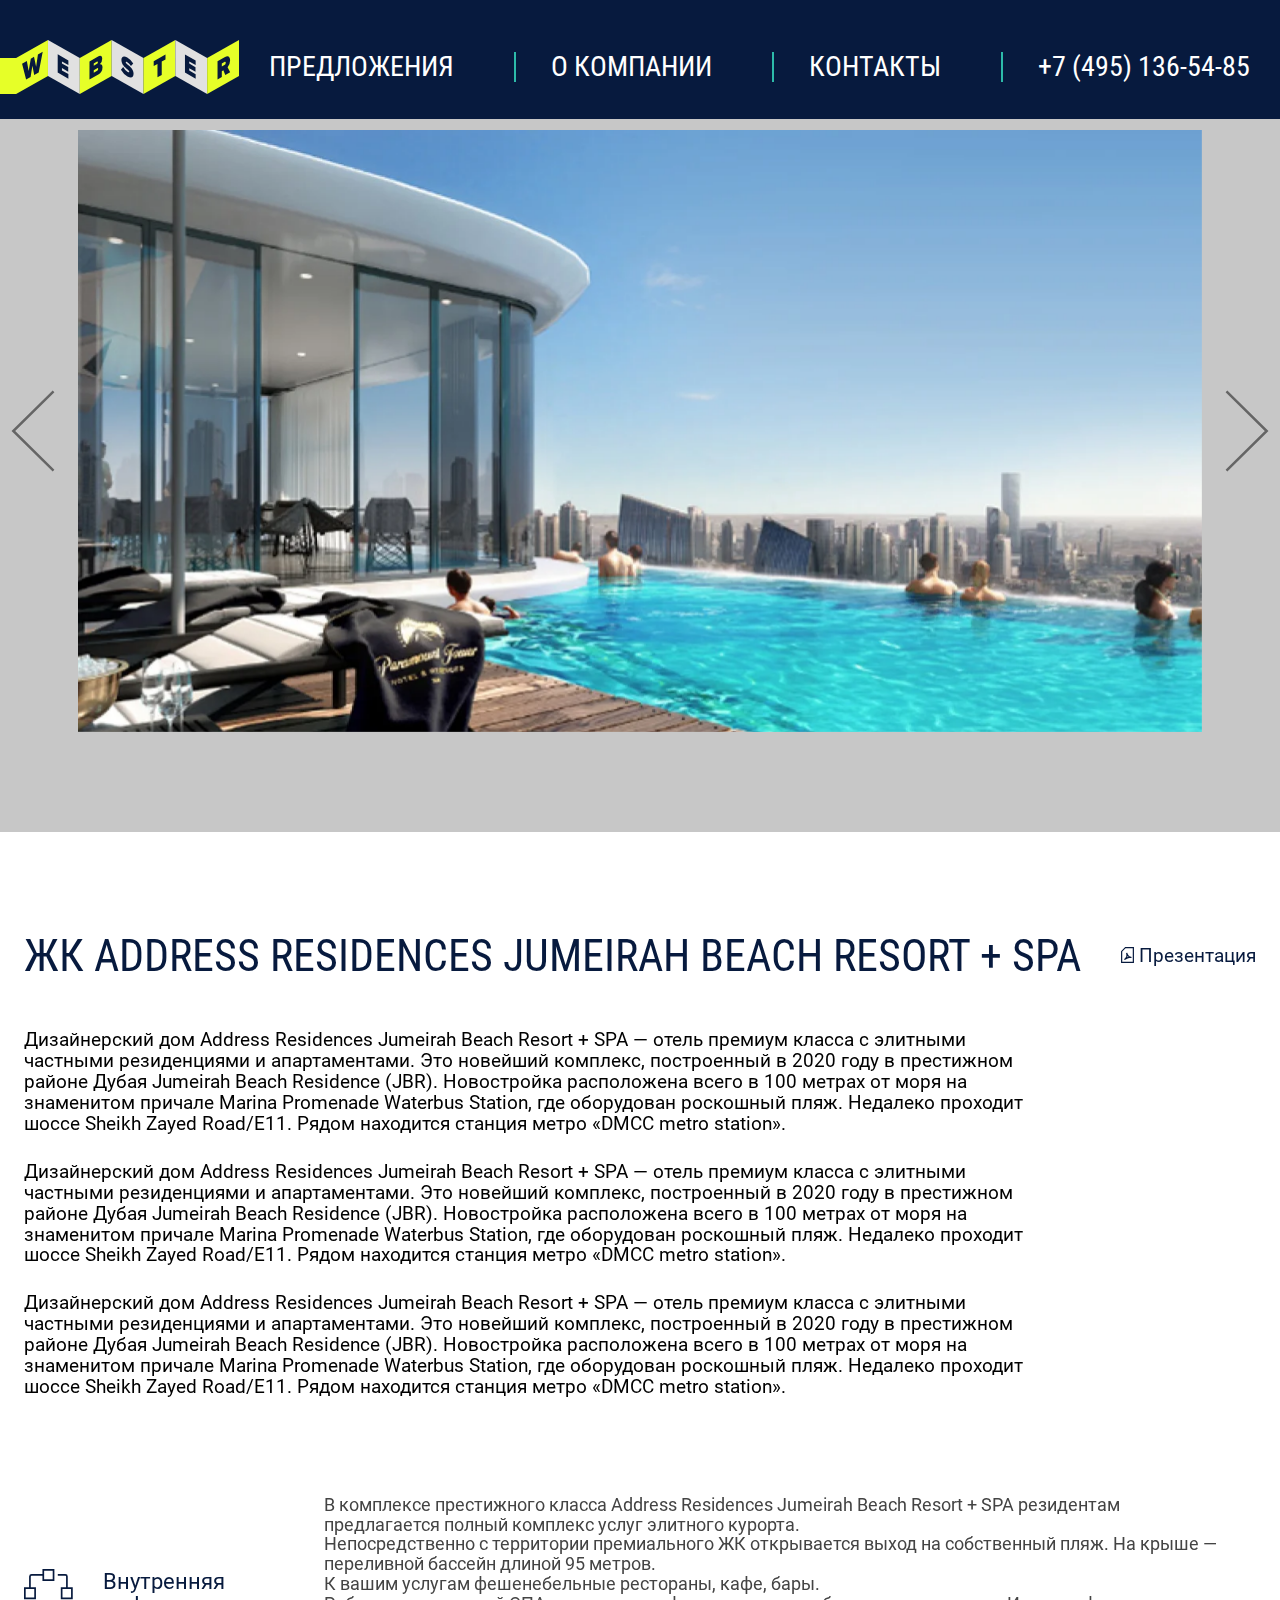
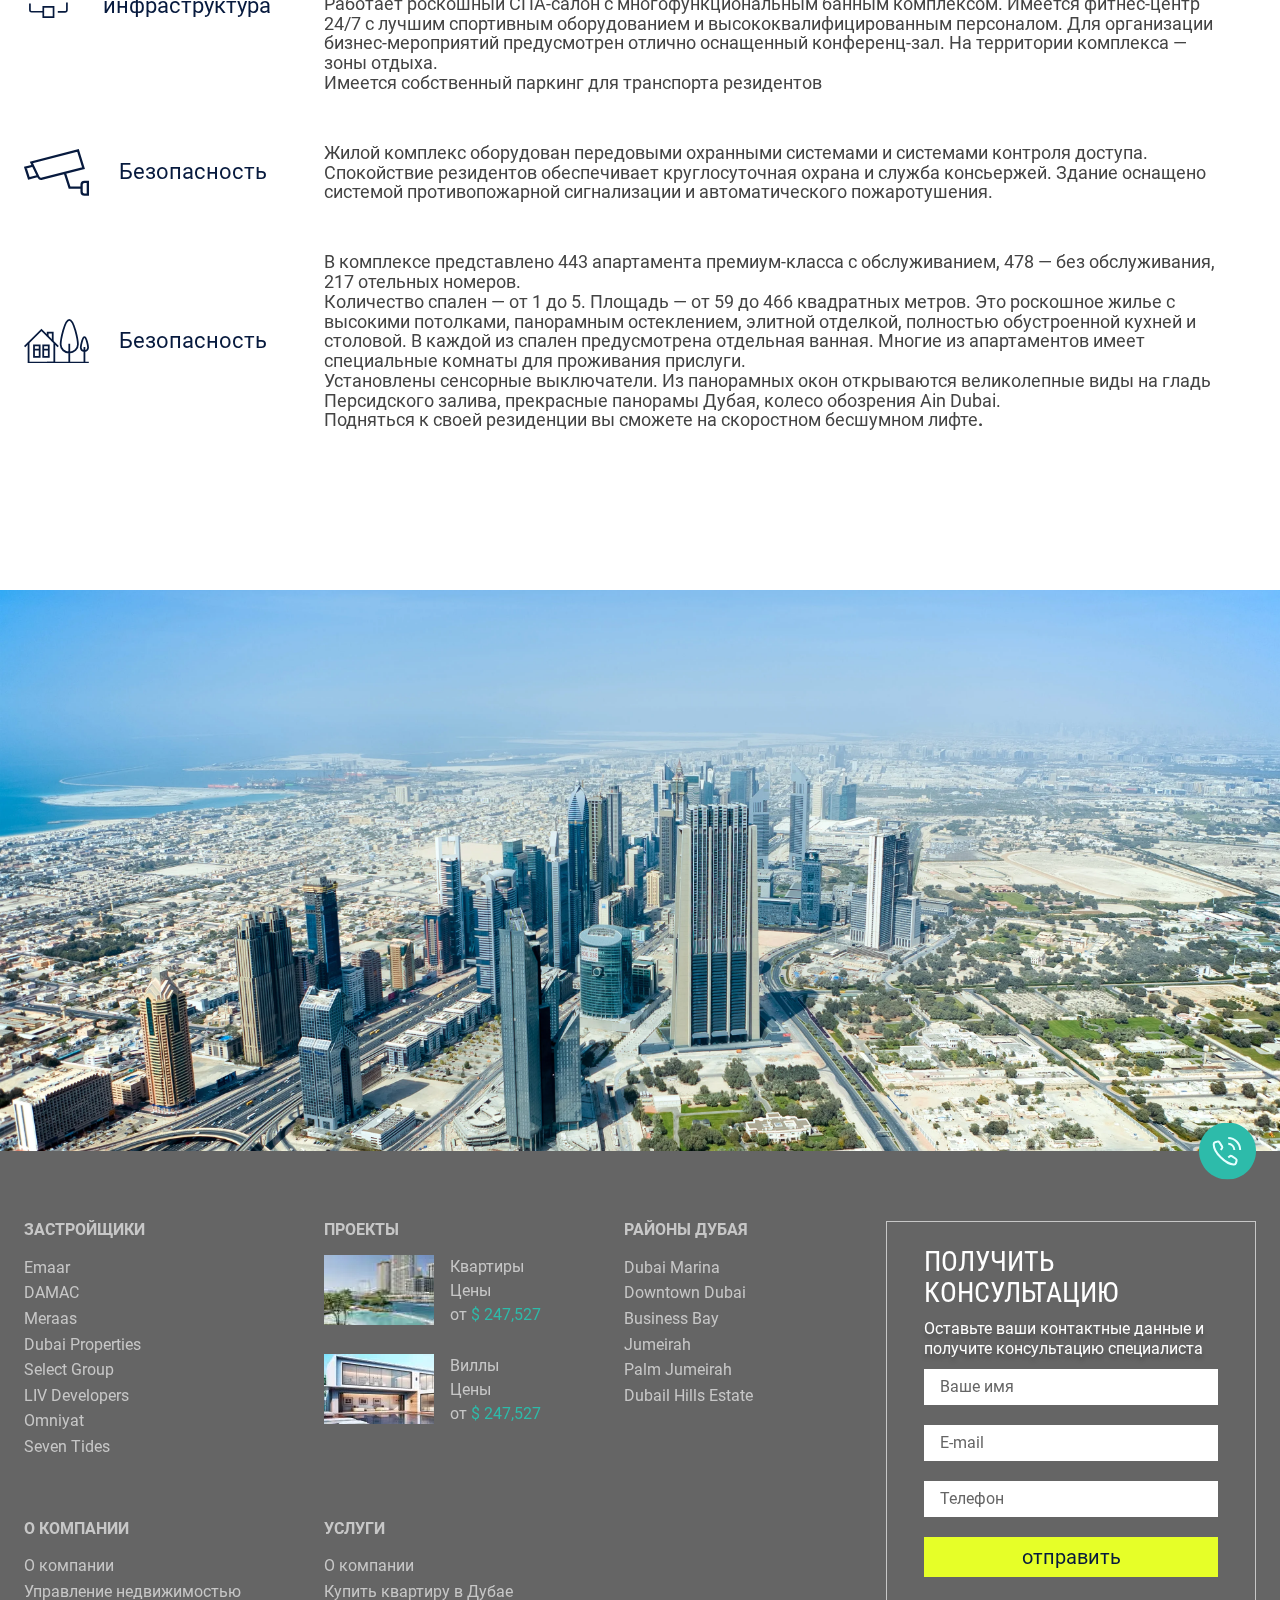
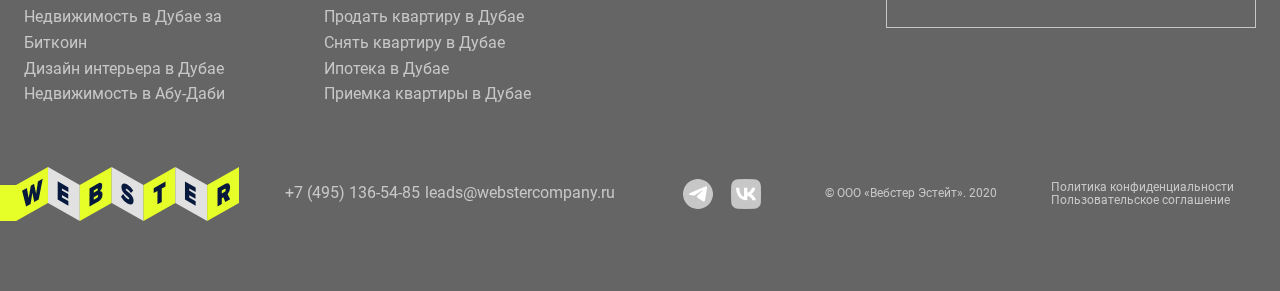
==== project.html @ 378adea8 "fc" ====
<!DOCTYPE html>
<html lang="ru">

<head>
    <meta charset="UTF-8">
    <meta name="viewport" content="width=device-width, initial-scale=1">
    <title>Webster</title>
    <link media="all" rel="stylesheet" href="css/swiper.min.css">
    <link media="all" rel="stylesheet" href="css/style.min.css">
    <style>
        .bjst0,
        .bjst1 {
            fill: none;
            stroke-width: 1.5;
        }

        .bjst1 {
            stroke-miterlimit: 1
        }

        .cqst0 {
            fill: none;
            stroke-width: 1.8;
            stroke-miterlimit: 12
        }

        .arst0 {
            fill: none;
            stroke-width: 1.8;
            stroke-miterlimit: 12
        }

        .ccst0 {
            fill: none;
            stroke-width: 1.8;
            stroke-miterlimit: 12
        }
    </style>
</head>

<body>
    <header class="header header-page">
        <div class="header__inner d-f-center">
            <div class="header__top">
                <div class="header__logo">
                    <img width="239" height="54" class="img-fluid" src="./img/logo.svg" alt="logo">
                </div>
                <div class="header__btns" data-touch-hover data-toggle="menu">
                    <div class="header__burger">
                        <svg width="30" fill="#c7c7c7" xmlns="http://www.w3.org/2000/svg"
                            xmlns:xlink="http://www.w3.org/1999/xlink" x="0px" y="0px" viewBox="0 0 30 23"
                            style="enable-background:new 0 0 30 23;" xml:space="preserve">
                            <rect width="30" height="3" />
                            <rect y="10" width="30" height="3" />
                            <rect y="20" width="22" height="3" />
                        </svg>
                    </div>
                    <div class="header__close">
                        <svg width="30" fill="#c7c7c7" xmlns="http://www.w3.org/2000/svg"
                            xmlns:xlink="http://www.w3.org/1999/xlink" x="0px" y="0px" viewBox="0 0 23.1 23.3"
                            style="enable-background:new 0 0 23.1 23.3;" xml:space="preserve">
                            <polygon
                                points="23.1,2.3 21,0.1 11.6,9.5 2.1,0 0,2.1 9.5,11.6 0,21.1 2.1,23.3 11.6,13.8 21,23.1 23.1,21 13.8,11.6 " />
                        </svg>
                    </div>
                </div>
            </div>
            <div class="header__nav">
                <a class="header__item" href="/#suggest">предложения</a>
                <a class="header__item" href="/#about">О КомпАнии</a>
                <a class="header__item" data-anchor href="#contacts">Контакты</a>
                <a href="tel:+74951365485" class="header__item">+7 (495) 136-54-85</a>
            </div>
        </div>
    </header>
    <div class="suggest suggest-project" id="suggest">
        <div class="container">
            <div class="suggest__inner">
                <div class="suggest__next">
                    <svg class="arrow arrow--right" data-touch-hover width="44" height="82" viewBox="0 0 35 65"
                        fill="none" xmlns="http://www.w3.org/2000/svg">
                        <path d="M34 64L2 32.5L34 1" stroke-width="2" />
                    </svg>
                </div>
                <div class="suggest__prev">
                    <svg class="arrow arrow--left" data-touch-hover width="44" height="82" viewBox="0 0 35 65"
                        fill="none" xmlns="http://www.w3.org/2000/svg">
                        <path d="M34 64L2 32.5L34 1" stroke-width="2" />
                    </svg>
                </div>
                <div class="suggest__slider swiper">
                    <div class="swiper-wrapper">
                        <div class="swiper-slide">
                            <picture>
                                <source srcset="./img/cavalli-tower-galler.webp" type="image/webp">
                                <img class="suggest__img img-fluid" width="1546" height="760"
                                    src="./img/cavalli-tower-galler.jpg" alt="cavalli-tower-galler">
                            </picture>
                        </div>
                        <div class="swiper-slide">
                            <picture>
                                <source srcset="./img/dubai-2.webp" type="image/webp">
                                <img class="suggest__img img-fluid" width="1546" height="760" src="./img/dubai-2.jpg"
                                    alt="cavalli-tower-galler">
                            </picture>
                        </div>
                    </div>
                </div>
            </div>
            <div class="swiper-pagination suggest__pagination"></div>
        </div>
    </div>
    <div class="project">
        <div class="container">
            <div class="project__header d-f-center">
                <h2 class="title">
                    ЖК Address Residences Jumeirah Beach Resort + SPA
                </h2>
                <a href="/uploads/project/pdf/91aca0236f316922e5377f2c811f8327.pdf" target="_blank"
                    class="d-f-center project__header-link">
                    <svg width="13" height="100%" viewBox="0 0 16.3 19.9" xmlns="http://www.w3.org/2000/svg">
                        <path class="bjst0" d="M5.5.8L.8 5.5v13.7h14.7V.8z"></path>
                        <path class="bjst1"
                            d="M13.1 13.2l-2.6-1c-1-.6-1.9-1.5-2.4-2.6l-1-2.1.4 2.4c.2 1.5-.3 3-1.4 4.1l-1.8 1.8L7.4 14c1-.5 2-.9 3.1-1 .9 0 2.6.2 2.6.2z">
                        </path>
                    </svg>
                    <span>Презентация</span>
                </a>
            </div>
            <div class="project__inner">
                <p>Дизайнерский дом Address Residences Jumeirah Beach Resort + SPA — отель премиум класса с элитными
                    частными резиденциями и апартаментами. Это новейший комплекс, построенный в 2020 году в престижном
                    районе Дубая Jumeirah Beach Residence (JBR). Новостройка расположена всего в 100 метрах от моря на
                    знаменитом причале Marina Promenade Waterbus Station, где оборудован роскошный пляж. Недалеко
                    проходит шоссе Sheikh Zayed Road/E11. Рядом находится станция метро «DMCC metro station».<br>
                </p>
                <p>Дизайнерский дом Address Residences Jumeirah Beach Resort + SPA — отель премиум класса с элитными
                    частными резиденциями и апартаментами. Это новейший комплекс, построенный в 2020 году в престижном
                    районе Дубая Jumeirah Beach Residence (JBR). Новостройка расположена всего в 100 метрах от моря на
                    знаменитом причале Marina Promenade Waterbus Station, где оборудован роскошный пляж. Недалеко
                    проходит шоссе Sheikh Zayed Road/E11. Рядом находится станция метро «DMCC metro station».<br>
                </p>
                <p>Дизайнерский дом Address Residences Jumeirah Beach Resort + SPA — отель премиум класса с элитными
                    частными резиденциями и апартаментами. Это новейший комплекс, построенный в 2020 году в престижном
                    районе Дубая Jumeirah Beach Residence (JBR). Новостройка расположена всего в 100 метрах от моря на
                    знаменитом причале Marina Promenade Waterbus Station, где оборудован роскошный пляж. Недалеко
                    проходит шоссе Sheikh Zayed Road/E11. Рядом находится станция метро «DMCC metro station».<br>
                </p>
            </div>
            <div class="project__items">
                <div class="project__item d-f-center">
                    <div class="project__item-title d-f-center">
                        <svg viewBox="0 0 51.8 52.1" xmlns="http://www.w3.org/2000/svg">
                            <path class="cqst0"
                                d="M6.3 36.7v7c0 .9.8 1.7 1.7 1.7h12.6M20.7 6.3H8.1c-1 0-1.7.7-1.8 1.7v12.5M45.6 20.4V8c0-.9-.8-1.7-1.7-1.7h-8M35.9 45.5h8c.9 0 1.7-.8 1.7-1.7v-8.3">
                            </path>
                            <path class="cqst0"
                                d="M20.5.9h10.9v10.9H20.5zM20.5 40.3h10.9v10.9H20.5zM.9 20.4h10.9v10.9H.9zM40 20.4h10.9v10.9H40z">
                            </path>
                        </svg>
                        <span>Внутренняя
                            инфраструктура</span>
                    </div>
                    <p>В комплексе престижного класса Address Residences Jumeirah Beach Resort + SPA резидентам
                        предлагается полный комплекс услуг элитного курорта.<br>
                        Непосредственно с территории премиального ЖК открывается выход на собственный пляж. На крыше —
                        переливной бассейн длиной 95 метров.<br>
                        К вашим услугам фешенебельные рестораны, кафе, бары.<br>
                        Работает роскошный СПА-салон с многофункциональным банным комплексом. Имеется фитнес-центр 24/7
                        с лучшим спортивным оборудованием и высококвалифицированным персоналом. Для организации
                        бизнес-мероприятий предусмотрен отлично оснащенный конференц-зал. На территории комплекса — зоны
                        отдыха.<br>
                        Имеется собственный паркинг для транспорта резидентов</p>
                </div>
                <div class="project__item d-f-center">
                    <div class="project__item-title d-f-center">
                        <svg viewBox="0 0 50.8 36.6" xmlns="http://www.w3.org/2000/svg">
                            <path class="arst0"
                                d="M46.5 14.9l-32.3 8.3c-1.2.3-2.5-.3-3-1.4L5.8 10.5l36.4-9.4 4.3 13.8z"></path>
                            <path class="arst0"
                                d="M10.9 21.1L3.8 23l-2.7-8.4 5.7-1.5M44.3 30.2h-8.7l-3.5-11M49.9 35.7h-2.6c-1.3 0-2.3-1-2.3-2.3V28c0-1.3 1-2.3 2.3-2.3h2.6v10z">
                            </path>
                        </svg>
                        <span>Безопасность</span>
                    </div>
                    <p>Жилой комплекс оборудован передовыми охранными системами и системами контроля доступа.
                        Спокойствие резидентов обеспечивает круглосуточная охрана и служба консьержей. Здание оснащено
                        системой противопожарной сигнализации и автоматического пожаротушения.</p>
                </div>
                <div class="project__item d-f-center">
                    <div class="project__item-title d-f-center">
                        <svg viewBox="0 0 65.6 44.9" xmlns="http://www.w3.org/2000/svg">
                            <path class="ccst0" d="M4.6 23.9V44h26V24.4"></path>
                            <path class="ccst0" d="M.6 27.9l17-16.9 16.9 16.9"></path>
                            <path class="ccst0"
                                d="M29 22.8v-9h-5.1v3.6M37 25.8C37 21.3 40.9.9 45.7.9s8.7 20.5 8.7 24.9-3.9 8.1-8.7 8.1-8.7-3.6-8.7-8.1zM57.3 29c0-1.9 1.7-10.6 3.7-10.6s3.7 8.7 3.7 10.6c-.2 2-2 3.5-4.1 3.3-1.7-.1-3.1-1.5-3.3-3.3zM45.7 25v19.1M61 28.3v15.9M10.1 26.7h5.7v11.5h-5.7zM15.8 30.9h-5.7M19.4 26.7H25v11.5h-5.6zM25 30.9h-5.6M23.1 44h42.3">
                            </path>
                        </svg>
                        <span>Безопасность</span>
                    </div>
                    <p>В комплексе представлено 443 апартамента премиум-класса с обслуживанием, 478 — без обслуживания,
                        217 отельных номеров.<br>
                        Количество спален — от 1 до 5. Площадь — от 59 до 466 квадратных метров. Это роскошное жилье с
                        высокими потолками, панорамным остеклением, элитной отделкой, полностью обустроенной кухней и
                        столовой. В каждой из спален предусмотрена отдельная ванная. Многие из апартаментов имеет
                        специальные комнаты для проживания прислуги.<br>
                        Установлены сенсорные выключатели. Из панорамных окон открываются великолепные виды на гладь
                        Персидского залива, прекрасные панорамы Дубая, колесо обозрения Ain Dubai.<br>
                        Подняться к своей резиденции вы сможете на скоростном бесшумном лифте<strong>.</strong></p>
                </div>
            </div>
        </div>
    </div>
    <div class="contacts">
        <picture>
            <!-- <source srcset="./img/dubai-2-mob.webp" media="(max-width: 767px)" type="image/webp"> -->
            <source srcset="./img/view-of-dubai-at-sunrise-uae2.jpg" media="(max-width: 560px)" type="image/jpeg">
            <source srcset="./img/dubai-2.webp" type="image/webp">
            <img class="contacts__bg" width="1000" height="561" src="./img/dubai-2.jpg" alt="dubai-2">
        </picture>
        <div class="contacts__inner" id="contacts">
            <div class="container">
                <div class="contacts__inner-items">
                    <div class="contacts__block">
                        <div class="contacts__items">
                            <div class="contacts__title">
                                ЗАСТРОЙЩИКи
                            </div>
                            <ul class="contacts__list">
                                <li class="contacts__item">
                                    <a href="http://test.test" class="contacts__link">
                                        Emaar
                                    </a>
                                </li>
                                <li class="contacts__item">
                                    <a href="http://test.test" class="contacts__link">
                                        DAMAC

                                    </a>
                                </li>
                                <li class="contacts__item">
                                    <a href="http://test.test" class="contacts__link">
                                        Meraas

                                    </a>
                                </li>
                                <li class="contacts__item">
                                    <a href="http://test.test" class="contacts__link">
                                        Dubai Properties

                                    </a>
                                </li>
                                <li class="contacts__item">
                                    <a href="http://test.test" class="contacts__link">
                                        Select Group

                                    </a>
                                </li>
                                <li class="contacts__item">
                                    <a href="http://test.test" class="contacts__link">
                                        LIV Developers

                                    </a>
                                </li>
                                <li class="contacts__item">
                                    <a href="http://test.test" class="contacts__link">
                                        Omniyat

                                    </a>
                                </li>
                                <li class="contacts__item">
                                    <a href="http://test.test" class="contacts__link">
                                        Seven Tides
                                    </a>
                                </li>
                            </ul>
                        </div>
                        <div class="contacts__items contacts__items--price">
                            <div class="contacts__title">
                                ПРОЕКТЫ
                            </div>
                            <ul class="contacts__list">
                                <li class="contacts__item">
                                    <a href="http://test.test" class="contacts__link">
                                        <picture>
                                            <source srcset="./img/project-1.webp" type="image/webp">
                                            <img class="img-fluid" width="110" height="70" src="./img/project-1.jpg"
                                                alt="project-1">
                                        </picture>
                                        <span class="contacts__link-text">
                                            Квартиры <br>
                                            Цены <br> от
                                            <span class="contacts__link-price">
                                                $ 247,527
                                            </span>
                                        </span>
                                    </a>
                                </li>
                                <li class="contacts__item">
                                    <a href="http://test.test" class="contacts__link">
                                        <picture>
                                            <source srcset="./img/project-2.webp" type="image/webp">
                                            <img class="img-fluid" width="110" height="70" src="./img/project-2.jpg"
                                                alt="project-2">
                                        </picture>
                                        <span class="contacts__link-text">
                                            Виллы <br>
                                            Цены <br> от
                                            <span class="contacts__link-price">
                                                $ 247,527
                                            </span>
                                        </span>
                                    </a>
                                </li>
                            </ul>
                        </div>
                        <div class="contacts__items">
                            <div class="contacts__title">
                                РАЙОНЫ ДУБАЯ
                            </div>
                            <ul class="contacts__list">
                                <li class="contacts__item">
                                    <a href="http://test.test" class="contacts__link">
                                        Dubai Marina
                                    </a>
                                </li>
                                <li class="contacts__item">
                                    <a href="http://test.test" class="contacts__link">
                                        Downtown Dubai
                                    </a>
                                </li>
                                <li class="contacts__item">
                                    <a href="http://test.test" class="contacts__link">
                                        Business Bay
                                    </a>
                                </li>
                                <li class="contacts__item">
                                    <a href="http://test.test" class="contacts__link">
                                        Jumeirah
                                    </a>
                                </li>
                                <li class="contacts__item">
                                    <a href="http://test.test" class="contacts__link">
                                        Palm Jumeirah
                                    </a>
                                </li>
                                <li class="contacts__item">
                                    <a href="http://test.test" class="contacts__link">
                                        Dubail Hills Estate
                                    </a>
                                </li>
                            </ul>
                        </div>
                        <div class="contacts__items">
                            <div class="contacts__title">
                                О компании
                            </div>
                            <ul class="contacts__list">
                                <li class="contacts__item">
                                    <a href="http://test.test" class="contacts__link">
                                        О компании
                                    </a>
                                </li>
                                <li class="contacts__item">
                                    <a href="http://test.test" class="contacts__link">
                                        Управление недвижимостью
                                    </a>
                                </li>
                                <li class="contacts__item">
                                    <a href="http://test.test" class="contacts__link">
                                        Недвижимость в Дубае за Биткоин
                                    </a>
                                </li>
                                <li class="contacts__item">
                                    <a href="http://test.test" class="contacts__link">
                                        Дизайн интерьера в Дубае
                                    </a>
                                </li>
                                <li class="contacts__item">
                                    <a href="http://test.test" class="contacts__link">
                                        Недвижимость в Абу-Даби
                                    </a>
                                </li>
                            </ul>
                        </div>
                        <div class="contacts__items">
                            <div class="contacts__title">
                                УСЛУГИ
                            </div>
                            <ul class="contacts__list">
                                <li class="contacts__item">
                                    <a href="http://test.test" class="contacts__link">
                                        О компании
                                    </a>
                                </li>
                                <li class="contacts__item">
                                    <a href="http://test.test" class="contacts__link">
                                        Купить квартиру в Дубае
                                    </a>
                                </li>
                                <li class="contacts__item">
                                    <a href="http://test.test" class="contacts__link">
                                        Продать квартиру в Дубае
                                    </a>
                                </li>
                                <li class="contacts__item">
                                    <a href="http://test.test" class="contacts__link">
                                        Снять квартиру в Дубае
                                    </a>
                                </li>
                                <li class="contacts__item">
                                    <a href="http://test.test" class="contacts__link">
                                        Ипотека в Дубае
                                    </a>
                                </li>
                                <li class="contacts__item">
                                    <a href="http://test.test" class="contacts__link">
                                        Приемка квартиры в Дубае
                                    </a>
                                </li>
                            </ul>
                        </div>
                    </div>
                    <form action="#" class="contacts__form">
                        <div class="contacts__form-title ff-2">
                            Получить консультацию
                        </div>
                        <p class="contacts__form-info">
                            Оставьте ваши контактные данные и
                            получите консультацию специалиста
                        </p>
                        <div class="contacts__form-item">
                            <input class="base-input" type="text" placeholder="Ваше имя">
                        </div>
                        <div class="contacts__form-item">
                            <input class="base-input" required type="email" placeholder="E-mail">
                        </div>
                        <div class="contacts__form-item">
                            <input class="base-input" type="tel" placeholder="Телефон">
                        </div>
                        <button type="submit" class="btn contacts__form-btn">отправить</button>
                    </form>
                    <a href="tel:+74951365485" class="contacts__ring d-f-center">
                        <img class="img-fluid" width="57" height="57" src="./img/ring.svg" alt="ring">
                    </a>
                </div>
            </div>
            <div class="contacts__footer d-f-center">
                <img width="239" height="54" class="contacts__logo img-fluid" src="./img/logo.svg" alt="logo">
                <div class="contacts__footer-items d-f-center">
                    <div class="contacts__footer-item contacts__footer-item--half d-f-center">
                        <a href="tel:+74951365485">+7 (495) 136-54-85</a>
                        <a href="mailto:leads@webstercompany.ru">leads@webstercompany.ru</a>
                    </div>
                    <div class="contacts__footer-item contacts__footer-media d-f-center">
                        <a class="d-f-center" href="http://tg.com" target="_blank" rel="noopener noreferrer">
                            <svg class="media-icon media-icon--tg" xmlns="http://www.w3.org/2000/svg"
                                viewBox="0 0 42 42">
                                <path class="media-icon__bg"
                                    d="M41.4598,25.70918a20.99475,20.99475,0,1,0-25.169,15.7506A20.99477,20.99477,0,0,0,41.4598,25.70918Z" />
                                <path class="media-icon__item"
                                    d="M10.12988,19.51822q10.1488-4.51365,13.534-5.952c6.4454-2.737,7.7847-3.2127,8.657-3.2284a1.50522,1.50522,0,0,1,.8998.2755,1.0068,1.0068,0,0,1,.3304.6421,4.25335,4.25335,0,0,1,.0386.9322c-.3492,3.7468-1.8603,12.8385-2.6291,17.0351-.3249,1.7756-.9659,2.3705-1.586,2.429-1.3481.127-2.3713-.9097-3.6764-1.7835-2.0431-1.3674-3.1963-2.2175-5.1788-3.5523-2.2909-1.5417-.8062-2.3885.5-3.7739.3415-.3621,6.2802-5.8766,6.3947-6.377a.49327.49327,0,0,0-.1079-.4195.52221.52221,0,0,0-.4802-.0472q-.30735.0708-9.7892,6.6065a4.35348,4.35348,0,0,1-2.5167.9491,16.23627,16.23627,0,0,1-3.60708-.8715c-1.45384-.4825-2.60811-.7377-2.50788-1.5564q.0793-.63915,1.727-1.3089Z" />
                            </svg>
                        </a>
                        <a class="d-f-center" href="http://vk.com" target="_blank" rel="noopener noreferrer">
                            <svg class="media-icon media-icon--vk" xmlns="http://www.w3.org/2000/svg"
                                viewBox="0 0 42 42">
                                <path class="media-icon__bg"
                                    d="M32.7822,41.6881,21,42,9.33911,41.6881A9.32021,9.32021,0,0,1,.27723,32.5916L0,21,.27723,9.40842A9.30812,9.30812,0,0,1,9.33911.31188L21,0,32.7822.31188a9.30086,9.30086,0,0,1,9.0619,9.18317L42,20.9827l-.1559,11.5049a9.30119,9.30119,0,0,1-9.0619,9.1832" />
                                <path class="media-icon__item"
                                    d="M31.3094,23.4258a14.34316,14.34316,0,0,0-3.01481-2.3565,16.63986,16.63986,0,0,0,1.90591-1.6287A12.64408,12.64408,0,0,0,34.0644,12.25H29.45549A10.17362,10.17362,0,0,1,22.802,19.3367V12.25H18.26239V24.708c-4.59159-1.6461-6.6708-7.208-6.6708-12.25V12.25H7.052v.208a20.5772,20.5772,0,0,0,3.3961,11.8168C13.02969,27.8614,17.10149,29.75,22.75,29.75h.0347l.03459-6.2029c3.0495.2945,6.1164,3.2054,7.3639,6.2029H34.948a13.97869,13.97869,0,0,0-3.62121-6.3069" />
                            </svg>
                        </a>
                    </div>
                    <div class="contacts__footer-item contacts__footer-item--since">
                        <span>© ООО «Вебстер Эстейт». 2020</span>
                    </div>
                    <div class="contacts__footer-item contacts__footer-item--politics d-f-center column align-start">
                        <a href="http://confi.com" target="_blank" rel="noopener noreferrer">
                            Политика конфиденциальности
                        </a>
                        <a href="http://confi.com" target="_blank" rel="noopener noreferrer">
                            Пользовательское соглашение
                        </a>
                    </div>
                </div>
            </div>
        </div>
    </div>
    <script src="js/swiper.min.js"></script>
    <script src="js/main.min.js"></script>
</body>

</html>
---- css/style.min.css ----
/*! modern-normalize v1.1.0 | MIT License | https://github.com/sindresorhus/modern-normalize */*,::after,::before{box-sizing:border-box}html{-moz-tab-size:4;tab-size:4}html{line-height:1.15;-webkit-text-size-adjust:100%}body{margin:0}body{font-family:system-ui,-apple-system,'Segoe UI',Roboto,Helvetica,Arial,sans-serif,'Apple Color Emoji','Segoe UI Emoji'}hr{height:0;color:inherit}abbr[title]{text-decoration:underline dotted}b,strong{font-weight:bolder}code,kbd,pre,samp{font-family:ui-monospace,SFMono-Regular,Consolas,'Liberation Mono',Menlo,monospace;font-size:1em}small{font-size:80%}sub,sup{font-size:75%;line-height:0;position:relative;vertical-align:baseline}sub{bottom:-.25em}sup{top:-.5em}table{text-indent:0;border-color:inherit}button,input,optgroup,select,textarea{font-family:inherit;font-size:100%;line-height:1.15;margin:0}button,select{text-transform:none}[type=button],[type=reset],[type=submit],button{-webkit-appearance:button}::-moz-focus-inner{border-style:none;padding:0}:-moz-focusring{outline:1px dotted ButtonText}:-moz-ui-invalid{box-shadow:none}legend{padding:0}progress{vertical-align:baseline}::-webkit-inner-spin-button,::-webkit-outer-spin-button{height:auto}[type=search]{-webkit-appearance:textfield;outline-offset:-2px}::-webkit-search-decoration{-webkit-appearance:none}::-webkit-file-upload-button{-webkit-appearance:button;font:inherit}summary{display:list-item}@font-face{font-family:Roboto;font-weight:400;font-style:normal;font-display:swap;src:local("Roboto Regular"),local("Roboto-Regular"),url(../fonts/Roboto/Roboto-Regular.ttf) format("truetype")}@font-face{font-family:'Roboto Condensed';font-weight:400;font-style:normal;font-display:swap;src:local("Roboto Condensed Regular"),local("RobotoCondensed-Regular"),url(../fonts/Roboto_Condensed/RobotoCondensed-Regular.ttf) format("truetype")}@font-face{font-family:'Roboto Condensed';font-weight:500;font-style:normal;font-display:swap;src:local("Roboto Condensed Medium"),local("RobotoCondensed-Medium"),url(../fonts/Roboto_Condensed/RobotoCondensed-Medium.ttf) format("truetype")}@font-face{font-family:Roboto;font-weight:500;font-style:normal;font-display:swap;src:local("Roboto Medium"),local("Roboto-Medium"),url(../fonts/Roboto/Roboto-Medium.ttf) format("truetype")}@font-face{font-family:Roboto;font-weight:700;font-style:normal;font-display:swap;src:local("Roboto Bold"),local("Roboto-Bold"),url(../fonts/Roboto/Roboto-Bold.ttf) format("truetype")}@font-face{font-family:'Roboto Condensed';font-weight:700;font-style:normal;font-display:swap;src:local("Roboto Condensed Bold"),local("RobotoCondensed-Bold"),url(../fonts/Roboto_Condensed/RobotoCondensed-Bold.ttf) format("truetype")}:root{--swiper-pagination-bullet-size:10px;--swiper-pagination-bullet-width:10px;--swiper-pagination-bullet-height:10px;--swiper-pagination-bullet-horizontal-gap:10.5px;--swiper-pagination-color:#2dbbaa;--swiper-pagination-bullet-inactive-color:#c7c7c7;--swiper-pagination-bullet-inactive-opacity:1}html{line-height:1.1;text-rendering:optimizeLegibility;scroll-behavior:smooth}body{font-family:Roboto,sans-serif;font-weight:400;font-size:19px;color:#000;-webkit-backface-visibility:hidden;backface-visibility:hidden;-webkit-tap-highlight-color:transparent;-webkit-touch-callout:none;-webkit-font-smoothing:antialiased;-moz-osx-font-smoothing:grayscale;position:relative}@-webkit-keyframes fadeIn{100%{opacity:1}}@keyframes fadeIn{100%{opacity:1}}ul{margin:0;padding:0;list-style:none}img,svg{vertical-align:middle}img{border:none}svg:not(:root){overflow:hidden}button,input,optgroup,select,textarea{font-family:inherit;font-size:100%;line-height:1.1;margin:0}a{text-decoration:none}button,input{overflow:visible}input:-webkit-autofill,input:-webkit-autofill:active,input:-webkit-autofill:focus,input:-webkit-autofill:hover{font-size:inherit;-webkit-box-shadow:0 0 0 40px #fff inset;box-shadow:0 0 0 40px #fff inset}button,select{text-transform:none}[type=button],[type=reset],[type=submit],button{-webkit-appearance:button}h1,h2,h3,h4,h5,h6{font-family:inherit;margin:0}p{margin:0}.img-fluid{width:100%;height:auto;max-width:100%}.container{width:100%;margin:0 auto;padding:0 24px;max-width:1222px}@media screen and (min-width:1224px){.container{max-width:1336px}}@media screen and (min-width:1899px){.container{max-width:1594px}}.ff-2{font-family:"Roboto Condensed",sans-serif}.title{font-size:44px;font-family:"Roboto Condensed",sans-serif;text-transform:uppercase;font-weight:400;color:#071a3e}@media screen and (max-width:1023px){.title{font-size:34px}}.title__decor{color:#2dbbaa;font-weight:700}.title--sec{font-size:34px}@media screen and (max-width:1023px){.title--sec{font-size:28px}}.d-f-center{display:-webkit-box;display:-webkit-flex;display:-ms-flexbox;display:flex;-webkit-box-align:center;-webkit-align-items:center;-ms-flex-align:center;align-items:center;-webkit-box-pack:start;-webkit-justify-content:flex-start;-ms-flex-pack:start;justify-content:flex-start}.column{-webkit-box-orient:vertical;-webkit-box-direction:normal;-webkit-flex-direction:column;-ms-flex-direction:column;flex-direction:column}.align-start{-webkit-box-align:start;-webkit-align-items:flex-start;-ms-flex-align:start;align-items:flex-start}.d-none{display:none!important}.swiper-pagination{position:static;bottom:0}.arrow{-webkit-transform-origin:center;-ms-transform-origin:center;transform-origin:center;stroke:#656565;-webkit-transition:stroke .3s ease;-o-transition:stroke .3s ease;transition:stroke .3s ease;cursor:pointer}.arrow--right{-webkit-transform:rotate(180deg);-ms-transform:rotate(180deg);transform:rotate(180deg)}.arrow[data-hover],.arrow[data-touch]{stroke:#2dbbaa}.base-input{width:100%;font-size:16px;background-color:#fff;border:0;border-radius:0;outline:0;white-space:nowrap;-webkit-appearance:none;-moz-appearance:none;appearance:none;padding:0 16px;font-weight:400;line-height:36px;color:#071a3e;height:36px;min-height:36px;display:block}.base-input::-webkit-input-placeholder{color:#656565}.base-input::-moz-placeholder{color:#656565}.base-input:-ms-input-placeholder{color:#656565}.base-input::-ms-input-placeholder{color:#656565}.base-input::placeholder{color:#656565}.base-input:focus::-webkit-input-placeholder{color:rgba(101,101,101,.6)}.base-input:focus::-moz-placeholder{color:rgba(101,101,101,.6)}.base-input:focus:-ms-input-placeholder{color:rgba(101,101,101,.6)}.base-input:focus::-ms-input-placeholder{color:rgba(101,101,101,.6)}.base-input:focus::placeholder{color:rgba(101,101,101,.6)}.btn{padding:10px;display:-webkit-box;display:-webkit-flex;display:-ms-flexbox;display:flex;-webkit-box-align:center;-webkit-align-items:center;-ms-flex-align:center;align-items:center;-webkit-box-pack:center;-webkit-justify-content:center;-ms-flex-pack:center;justify-content:center;cursor:pointer;font-weight:400;font-size:20px;text-transform:lowercase;line-height:1;color:#071a3e;background-color:#e6ff28;-webkit-user-select:none;-moz-user-select:none;-ms-user-select:none;user-select:none;outline:0;border:0;border-radius:0;-webkit-transition:all .25s ease;-o-transition:all .25s ease;transition:all .25s ease}.btn--disabled,.btn[data-hover],.btn[data-touch]{background-color:#daea61}.btn--disabled{opacity:.9;pointer-events:none}.header{position:absolute;top:0;left:0;z-index:99;width:100%}.header-page{background-color:#071a3e}.header-page .header__item{color:#fff;position:relative}@media screen and (max-width:1023px){.header-page .header__item{color:#c7c7c7}}.header-page .header__item::before{content:'';position:absolute;top:0;left:-37px;width:2px;height:100%;background-color:#2dbbaa}.header-page .header__item:first-child::before{content:none}.header-page .header__inner{padding:40px 0 25px}@media screen and (max-width:1023px){.header{position:fixed;width:100%}}.header__inner{padding-top:50px;width:100%}@media screen and (max-width:1023px){.header__inner{padding:0!important;display:-webkit-box;display:-webkit-flex;display:-ms-flexbox;display:flex;-webkit-box-orient:vertical;-webkit-box-direction:normal;-webkit-flex-direction:column;-ms-flex-direction:column;flex-direction:column;-webkit-box-align:start;-webkit-align-items:flex-start;-ms-flex-align:start;align-items:flex-start}}@media screen and (max-width:1023px){.header__top{display:-webkit-box;display:-webkit-flex;display:-ms-flexbox;display:flex;-webkit-box-align:center;-webkit-align-items:center;-ms-flex-align:center;align-items:center;-webkit-box-pack:justify;-webkit-justify-content:space-between;-ms-flex-pack:justify;justify-content:space-between;padding:12px 0;width:100%;background-color:#071a3e}}.header__logo{width:100%;-webkit-box-flex:1;-webkit-flex:1 1 100%;-ms-flex:1 1 100%;flex:1 1 100%;max-width:219px;-webkit-user-select:none;-moz-user-select:none;-ms-user-select:none;user-select:none}.header__logo img{pointer-events:none}@media screen and (min-width:1224px){.header__logo{max-width:239px}}@media screen and (max-width:1023px){.header__logo img{max-width:196px}}.header__nav{-webkit-box-flex:1;-webkit-flex:1 1 auto;-ms-flex:1 1 auto;flex:1 1 auto;display:-webkit-box;display:-webkit-flex;display:-ms-flexbox;display:flex;-webkit-box-align:center;-webkit-align-items:center;-ms-flex-align:center;align-items:center;-webkit-box-pack:justify;-webkit-justify-content:space-between;-ms-flex-pack:justify;justify-content:space-between;margin:0 auto}@media screen and (min-width:1899px){.header__nav{max-width:1280px;padding:0 100px}}@media screen and (max-width:1898px){.header__nav{max-width:1150px;padding:0 30px}}@media screen and (max-width:1023px){.header__nav{-webkit-box-orient:vertical;-webkit-box-direction:normal;-webkit-flex-direction:column;-ms-flex-direction:column;flex-direction:column;-webkit-box-align:start;-webkit-align-items:flex-start;-ms-flex-align:start;align-items:flex-start;margin:0;padding:0;padding:0;width:100%;background-color:#071a3e;height:500px;-webkit-box-pack:start;-webkit-justify-content:flex-start;-ms-flex-pack:start;justify-content:flex-start;max-height:0;pointer-events:none;-webkit-transition:max-height .25s ease .15s;-o-transition:max-height .25s ease .15s;transition:max-height .25s ease .15s}}.header__item{text-transform:uppercase;font-family:"Roboto Condensed",sans-serif;line-height:1.1;color:#071a3e;-webkit-transition:color .25s ease;-o-transition:color .25s ease;transition:color .25s ease;margin-right:5px;-webkit-user-select:none;-moz-user-select:none;-ms-user-select:none;user-select:none;font-size:28px}.header__item:last-child{margin-right:0}@media screen and (min-width:1224px){.header__item{margin-right:13px}}.header__item[data-hover],.header__item[data-touch]{color:#2dbbaa}@media screen and (max-width:1023px){.header__item{color:#c7c7c7;line-height:2.7;font-size:34px;margin:0;padding:0 22px;opacity:0;-webkit-transition:opacity .15s linear 0s;-o-transition:opacity .15s linear 0s;transition:opacity .15s linear 0s}.header__item:first-child{margin-top:65px}.header__item:last-child{margin-bottom:65px}}.header__btns{display:none}@media screen and (max-width:1023px){.header__btns{display:-webkit-box;display:-webkit-flex;display:-ms-flexbox;display:flex;-webkit-box-align:center;-webkit-align-items:center;-ms-flex-align:center;align-items:center;-webkit-box-pack:center;-webkit-justify-content:center;-ms-flex-pack:center;justify-content:center;position:relative;width:70px;height:30px;cursor:pointer;padding:0 20px}.header__btns[data-hover] svg,.header__btns[data-touch] svg{fill:#ff0}}.header__burger,.header__close{position:absolute;top:50%;left:50%;-webkit-transform-origin:center;-ms-transform-origin:center;transform-origin:center;width:30px;-webkit-transition:-webkit-transform 0s ease;transition:-webkit-transform 0s ease;-o-transition:transform 0s ease;transition:transform 0s ease;transition:transform 0s ease,-webkit-transform 0s ease}.header__burger svg,.header__close svg{-webkit-transition:fill .25s ease;-o-transition:fill .25s ease;transition:fill .25s ease}.header__burger{-webkit-transition:-webkit-transform .25s ease;transition:-webkit-transform .25s ease;-o-transition:transform .25s ease;transition:transform .25s ease;transition:transform .25s ease,-webkit-transform .25s ease;-webkit-transform:translate(-50%,-50%) scale(1);-ms-transform:translate(-50%,-50%) scale(1);transform:translate(-50%,-50%) scale(1)}.header__close{-webkit-transform:translate(-50%,-50%) scale(0);-ms-transform:translate(-50%,-50%) scale(0);transform:translate(-50%,-50%) scale(0)}@media screen and (max-width:1023px){.header--active .header__close{-webkit-transition:-webkit-transform .25s ease;transition:-webkit-transform .25s ease;-o-transition:transform .25s ease;transition:transform .25s ease;transition:transform .25s ease,-webkit-transform .25s ease;-webkit-transform:translate(-50%,-50%) scale(1);-ms-transform:translate(-50%,-50%) scale(1);transform:translate(-50%,-50%) scale(1)}.header--active .header__burger{-webkit-transform:translate(-50%,-50%) scale(0);-ms-transform:translate(-50%,-50%) scale(0);transform:translate(-50%,-50%) scale(0)}.header--active .header__nav{overflow:auto;pointer-events:all;max-height:500px;-webkit-transition:max-height .25s linear 0s;-o-transition:max-height .25s linear 0s;transition:max-height .25s linear 0s}.header--active .header__item{opacity:1;-webkit-transition:opacity .15s linear .25s;-o-transition:opacity .15s linear .25s;transition:opacity .15s linear .25s}}.header--disable{pointer-events:none}.header--disable .header__nav{overflow:hidden}.intro{min-height:calc(var(--vh,1vh) * 100);position:relative;display:-webkit-box;display:-webkit-flex;display:-ms-flexbox;display:flex;-webkit-box-align:end;-webkit-align-items:flex-end;-ms-flex-align:end;align-items:flex-end;-webkit-box-pack:start;-webkit-justify-content:flex-start;-ms-flex-pack:start;justify-content:flex-start;padding-top:200px;-webkit-transition:height 2s linear;-o-transition:height 2s linear;transition:height 2s linear}.intro__bg{position:absolute;top:0;left:0;width:100%;height:100%;-o-object-fit:cover;object-fit:cover;-o-object-position:top center;object-position:top center;z-index:0;background-color:#c3d6d4;pointer-events:none;-webkit-user-select:none;-moz-user-select:none;-ms-user-select:none;user-select:none}@media screen and (max-width:767px){.intro__bg{-o-object-position:46% 0;object-position:46% 0}}.intro__inner{display:-webkit-box;display:-webkit-flex;display:-ms-flexbox;display:flex;-webkit-box-orient:horizontal;-webkit-box-direction:normal;-webkit-flex-direction:row;-ms-flex-direction:row;flex-direction:row;-webkit-box-align:stretch;-webkit-align-items:stretch;-ms-flex-align:stretch;align-items:stretch;padding-bottom:119px;position:relative;z-index:1;max-width:1305px;overflow:hidden;-webkit-box-flex:0;-webkit-flex:0 0 100%;-ms-flex:0 0 100%;flex:0 0 100%;padding-left:317px}@media screen and (min-width:1899px){.intro__inner{max-width:1600px}}.intro__inner-item{height:237px}.intro__inner::after{content:'';position:absolute;top:0;left:105px;background-image:url(../img/w.svg);background-repeat:no-repeat;background-position:top right;background-size:contain;width:212px;height:100%}@media screen and (max-width:1023px){.intro__inner::after{left:54px}}@media screen and (max-width:767px){.intro__inner::after{display:none;content:none}}.intro__inner::before{content:'';position:absolute;bottom:0;left:0;background-color:#e6ff28;width:105px;height:237.5px}@media screen and (max-width:1023px){.intro__inner::before{width:61px;height:230.5px}}@media screen and (max-width:767px){.intro__inner::before{width:55px;height:224px;-webkit-transform:skewY(-27deg);-ms-transform:skewY(-27deg);transform:skewY(-27deg);bottom:101px}}@media screen and (max-width:1023px){.intro__inner{padding-bottom:115px;padding-left:265.4px}.intro__inner-item{height:230px}}@media screen and (max-width:767px){.intro__inner{-webkit-box-orient:vertical;-webkit-box-direction:normal;-webkit-flex-direction:column;-ms-flex-direction:column;flex-direction:column;padding-left:55px}.intro__inner-item{height:auto}}.intro__title{-webkit-box-flex:0;-webkit-flex:0 1 100%;-ms-flex:0 1 100%;flex:0 1 100%;padding:0 27px;background-color:#fff;font-size:44px;font-weight:500;color:#071a3e;text-transform:uppercase;line-height:1.12;max-width:73%;position:relative;-webkit-box-align:start;-webkit-align-items:flex-start;-ms-flex-align:start;align-items:flex-start;-webkit-box-pack:center;-webkit-justify-content:center;-ms-flex-pack:center;justify-content:center}@media screen and (min-width:1224px){.intro__title{font-size:56px}}.intro__title span{text-transform:lowercase;font-weight:400;font-size:30px;line-height:1.17;margin-top:9px}@media screen and (min-width:1224px){.intro__title span{font-size:32px}}@media screen and (max-width:1023px){.intro__title{font-size:35px}.intro__title span{font-size:18px}}@media screen and (max-width:767px){.intro__title{max-width:100%;height:180px;padding:0 16px;-webkit-flex-basis:auto;-ms-flex-preferred-size:auto;flex-basis:auto}.intro__title span{margin-top:2px}}.intro__sub-title{-webkit-box-flex:1;-webkit-flex:1 1 auto;-ms-flex:1 1 auto;flex:1 1 auto;padding:0 35px;background-color:#2dbbaa;color:#071a3e;font-size:30px;text-transform:none}@media screen and (min-width:1224px){.intro__sub-title{padding:0 48px}}@media screen and (max-width:1023px){.intro__sub-title{font-size:20px}.intro__sub-title br{display:none}}@media screen and (max-width:767px){.intro__sub-title{font-size:16px;height:44px;padding:0 16px}}@media screen and (max-width:560px){.intro__sub-title{font-size:15px;padding-right:10px}}.catalog{padding-top:65px;padding-bottom:25px;color:#071a3e;position:relative}@media screen and (max-width:1223px){.catalog .container{padding-right:0}}@media screen and (max-width:1023px){.catalog{padding-bottom:0}.catalog .container{padding:0}}.catalog::after{content:'';position:absolute;height:100%;right:0;top:0;width:49%;background-color:#c7c7c7;z-index:0}@media screen and (max-width:1023px){.catalog::after{content:none;display:none}}.catalog__inner{display:-webkit-box;display:-webkit-flex;display:-ms-flexbox;display:flex;-webkit-box-align:start;-webkit-align-items:flex-start;-ms-flex-align:start;align-items:flex-start;-webkit-box-pack:justify;-webkit-justify-content:space-between;-ms-flex-pack:justify;justify-content:space-between;position:relative;z-index:1}@media screen and (max-width:1023px){.catalog__inner{-webkit-box-orient:vertical;-webkit-box-direction:normal;-webkit-flex-direction:column;-ms-flex-direction:column;flex-direction:column;-webkit-box-align:center;-webkit-align-items:center;-ms-flex-align:center;align-items:center}}.catalog__text{max-width:39%;-webkit-box-flex:0;-webkit-flex:0 0 100%;-ms-flex:0 0 100%;flex:0 0 100%}.catalog__text-btn{margin-bottom:40px;width:100%}@media screen and (min-width:1899px){.catalog__text-btn{max-width:92%}}@media screen and (max-width:1223px){.catalog__text-btn{max-width:300px}}@media screen and (max-width:1023px){.catalog__text-btn{-webkit-box-ordinal-group:4;-webkit-order:3;-ms-flex-order:3;order:3;max-width:100%;margin-top:25px}}@media screen and (min-width:1899px){.catalog__text-header{max-width:90%}}@media screen and (max-width:1223px){.catalog__text{max-width:44%}}@media screen and (max-width:1023px){.catalog__text{width:100%;max-width:100%;padding:0 24px;display:-webkit-box;display:-webkit-flex;display:-ms-flexbox;display:flex;-webkit-box-orient:vertical;-webkit-box-direction:normal;-webkit-flex-direction:column;-ms-flex-direction:column;flex-direction:column;-webkit-box-align:start;-webkit-align-items:flex-start;-ms-flex-align:start;align-items:flex-start}}.catalog__text .title{margin-bottom:40px}@media screen and (max-width:1023px){.catalog__text .title{margin-bottom:25px}}.catalog__items{display:-webkit-box;display:-webkit-flex;display:-ms-flexbox;display:flex;-webkit-flex-wrap:wrap;-ms-flex-wrap:wrap;flex-wrap:wrap;-webkit-box-align:stretch;-webkit-align-items:stretch;-ms-flex-align:stretch;align-items:stretch;-webkit-box-pack:justify;-webkit-justify-content:space-between;-ms-flex-pack:justify;justify-content:space-between;margin:0 -15px;width:100%}@media screen and (max-width:767px){.catalog__items{margin:0}}.catalog__item{-webkit-box-flex:0;-webkit-flex:0 0 35%;-ms-flex:0 0 35%;flex:0 0 35%;padding:7px;font-size:20px}@media screen and (max-width:1223px){.catalog__item{-webkit-box-flex:0;-webkit-flex:0 0 50%;-ms-flex:0 0 50%;flex:0 0 50%}}@media screen and (max-width:767px){.catalog__item{max-width:calc(50% - 30px);padding:0 0 15px 0;font-size:16px}}.catalog__item-title{font-size:50px;font-weight:500;margin-bottom:5px}@media screen and (max-width:767px){.catalog__item-title{font-size:46px}}.catalog__item-text span{font-weight:700}@media screen and (max-width:767px){.catalog__item-text{font-size:16px}}.catalog__content{max-width:45%;-webkit-box-flex:0;-webkit-flex:0 0 100%;-ms-flex:0 0 100%;flex:0 0 100%;display:-webkit-box;display:-webkit-flex;display:-ms-flexbox;display:flex;-webkit-box-orient:vertical;-webkit-box-direction:normal;-webkit-flex-direction:column;-ms-flex-direction:column;flex-direction:column;-webkit-box-align:end;-webkit-align-items:flex-end;-ms-flex-align:end;align-items:flex-end}@media screen and (max-width:1223px){.catalog__content{max-width:50%}}@media screen and (max-width:1023px){.catalog__content{max-width:100%;width:100%;background-color:#c7c7c7}}.catalog__content-text{margin-left:auto;margin-bottom:60px;font-size:14px;max-width:345px}.catalog__content-text span{font-weight:700}@media screen and (max-width:1023px){.catalog__content-text{margin:0;margin-right:auto;padding:30px 24px;max-width:calc(345px + 48px)}}.catalog__content-media{min-width:128%;position:relative}@media screen and (max-width:1223px){.catalog__content-media{min-width:108%}}@media screen and (max-width:1023px){.catalog__content-media{-webkit-box-ordinal-group:0;-webkit-order:-1;-ms-flex-order:-1;order:-1;min-width:100%}}.catalog__content-img{min-height:407px;width:auto;-o-object-fit:cover;object-fit:cover;max-width:100%;min-width:100%;-o-object-position:center right;object-position:center right;pointer-events:none;-webkit-user-select:none;-moz-user-select:none;-ms-user-select:none;user-select:none}@media screen and (max-width:1023px){.catalog__content-img{min-height:363px;-o-object-position:83% center;object-position:83% center}}.catalog__content-logo{position:absolute;pointer-events:none;-webkit-user-select:none;-moz-user-select:none;-ms-user-select:none;user-select:none;top:30px;left:0;max-width:168px}.catalog__content-info{background-color:#071a3e;color:#c7c7c7;text-transform:uppercase;font-size:17px;position:absolute;width:calc(100% - 34px);top:calc(50% + 34px);left:0;-webkit-transform:translateY(-50%);-ms-transform:translateY(-50%);transform:translateY(-50%);margin-left:34px;padding:23px 20px}.catalog__content-info::after{content:'';position:absolute;top:0;left:-34px;width:34px;height:100%;background-color:#2dbbaa;-webkit-transform:skewY(-35deg);-ms-transform:skewY(-35deg);transform:skewY(-35deg);-webkit-transform-origin:100% 0;-ms-transform-origin:100% 0;transform-origin:100% 0}.catalog__content-title{font-size:38px;text-transform:uppercase;margin-bottom:5px}.catalog__links{-webkit-box-align:stretch;-webkit-align-items:stretch;-ms-flex-align:stretch;align-items:stretch;-webkit-box-pack:justify;-webkit-justify-content:space-between;-ms-flex-pack:justify;justify-content:space-between;margin-top:37px;padding:0 15px}@media screen and (max-width:1023px){.catalog__links{-webkit-flex-wrap:wrap;-ms-flex-wrap:wrap;flex-wrap:wrap;margin-right:auto;padding-bottom:12px;width:100%;max-width:700px}}.catalog__link{color:#071a3e;font-size:13px;display:-webkit-box;display:-webkit-flex;display:-ms-flexbox;display:flex;-webkit-box-align:start;-webkit-align-items:flex-start;-ms-flex-align:start;align-items:flex-start;max-width:18%;-webkit-box-flex:0;-webkit-flex:0 0 100%;-ms-flex:0 0 100%;flex:0 0 100%}@media screen and (max-width:1223px){.catalog__link{max-width:24.5%}}@media screen and (max-width:1023px){.catalog__link{padding-right:28px;padding-bottom:28px;max-width:50%}.catalog__link-text{max-width:120px}}.catalog__link-count{font-weight:500;font-size:18px;-webkit-box-flex:0;-webkit-flex:0 0 25%;-ms-flex:0 0 25%;flex:0 0 25%;min-width:35px;-webkit-transition:all .25s ease;-o-transition:all .25s ease;transition:all .25s ease;-webkit-transform-origin:top left;-ms-transform-origin:top left;transform-origin:top left}.catalog__link[data-hover] .catalog__link-count,.catalog__link[data-touch] .catalog__link-count{color:#2dbbaa;-webkit-transform:scale(1.25);-ms-transform:scale(1.25);transform:scale(1.25)}.invest{padding:65px 0}.invest__header{margin-bottom:55px}@media screen and (max-width:1223px){.invest__header{margin-bottom:25px}}@media screen and (max-width:767px){.invest__header{font-size:17px}}.invest__header .title{margin-bottom:36px}@media screen and (max-width:1223px){.invest__header .title{margin-bottom:16px}}.invest__slider{-webkit-user-select:none;-moz-user-select:none;-ms-user-select:none;user-select:none}.invest__item{height:587px;width:100%;background-color:#e8e8e8;display:-webkit-inline-box;display:-webkit-inline-flex;display:-ms-inline-flexbox;display:inline-flex;-webkit-box-orient:vertical;-webkit-box-direction:normal;-webkit-flex-direction:column;-ms-flex-direction:column;flex-direction:column;-webkit-user-select:none;-moz-user-select:none;-ms-user-select:none;user-select:none;color:#000}.invest__item .invest__title{-webkit-transition:color .25s ease;-o-transition:color .25s ease;transition:color .25s ease}.invest__item[data-hover] .invest__title,.invest__item[data-touch] .invest__title{color:#2dbbaa}@media screen and (min-width:1224px){.invest__item{max-width:490px}}.invest__item-text{padding:0 30px;height:100%;display:-webkit-box;display:-webkit-flex;display:-ms-flexbox;display:flex;-webkit-box-orient:vertical;-webkit-box-direction:normal;-webkit-flex-direction:column;-ms-flex-direction:column;flex-direction:column;-webkit-box-pack:center;-webkit-justify-content:center;-ms-flex-pack:center;justify-content:center}@media screen and (max-width:767px){.invest__item-text{padding:0 20px}}.invest__img{height:370px;width:100%;-o-object-fit:cover;object-fit:cover;-o-object-position:center;object-position:center}.invest__price{font-size:24px;color:#2dbbaa;line-height:48px}.invest__text{font-size:17px;max-width:306px;max-height:57px;overflow:hidden}.invest__pagination{padding-top:50px}@media screen and (max-width:1023px){.invest__pagination{padding-top:25px}}.suggest{padding:50px 0 100px;background-color:#c7c7c7}.suggest .swiper-slide{color:#000}@media screen and (max-width:1023px){.suggest{padding:40px 0}.suggest .container{padding:0}}.suggest__title{margin-bottom:36px}@media screen and (max-width:1440px){.suggest__title{padding-left:54px}}@media screen and (max-width:1023px){.suggest__title{padding:0 24px;margin-bottom:20px}}.suggest__img{height:602px;width:100%;-o-object-fit:cover;object-fit:cover;-o-object-position:center;object-position:center;max-height:calc(var(--vh,1vh) * 100)}@media screen and (max-width:1023px){.suggest__img{height:560px}}@media screen and (max-width:767px){.suggest__img{height:360px}}.suggest__inner{position:relative}@media screen and (max-width:1440px){.suggest__inner{padding:0 54px}}@media screen and (max-width:1023px){.suggest__inner{padding:0}}.suggest__next,.suggest__prev{position:absolute;top:50%;-webkit-transform:translateY(-50%);-ms-transform:translateY(-50%);transform:translateY(-50%);z-index:2;display:-webkit-inline-box;display:-webkit-inline-flex;display:-ms-inline-flexbox;display:inline-flex;-webkit-box-align:center;-webkit-align-items:center;-ms-flex-align:center;align-items:center;-webkit-box-pack:center;-webkit-justify-content:center;-ms-flex-pack:center;justify-content:center}.suggest__next svg,.suggest__prev svg{width:44px;height:auto}@media screen and (max-width:1023px){.suggest__next,.suggest__prev{display:none}}.suggest__prev{-webkit-transform:translate(-130%,-50%);-ms-transform:translate(-130%,-50%);transform:translate(-130%,-50%);left:0}@media screen and (max-width:1440px){.suggest__prev{-webkit-transform:translate(-30%,-50%);-ms-transform:translate(-30%,-50%);transform:translate(-30%,-50%)}}.suggest__next{-webkit-transform:translate(130%,-50%);-ms-transform:translate(130%,-50%);transform:translate(130%,-50%);right:0}@media screen and (max-width:1440px){.suggest__next{-webkit-transform:translate(30%,-50%);-ms-transform:translate(30%,-50%);transform:translate(30%,-50%)}}.suggest__pagination{display:none}@media screen and (max-width:1023px){.suggest__pagination{display:block;padding-top:35px}}.suggest__pagination .swiper-pagination-bullet{background:#fff}.suggest__pagination .swiper-pagination-bullet-active{background:#2dbbaa}.suggest__info{background-color:#fff;padding:30px 40px;-webkit-box-pack:justify;-webkit-justify-content:space-between;-ms-flex-pack:justify;justify-content:space-between}.suggest__info-title span{font-size:20px;display:-webkit-box;display:-webkit-flex;display:-ms-flexbox;display:flex;-webkit-box-align:end;-webkit-align-items:flex-end;-ms-flex-align:end;align-items:flex-end}.suggest__info-title svg{min-width:27px;margin-right:12px;height:auto}.suggest__info-title .title{margin-bottom:20px}.suggest__info-year{font-size:17px;text-transform:uppercase;display:-webkit-box;display:-webkit-flex;display:-ms-flexbox;display:flex;-webkit-box-align:start;-webkit-align-items:flex-start;-ms-flex-align:start;align-items:flex-start;-webkit-box-pack:start;-webkit-justify-content:flex-start;-ms-flex-pack:start;justify-content:flex-start;-webkit-box-orient:vertical;-webkit-box-direction:normal;-webkit-flex-direction:column;-ms-flex-direction:column;flex-direction:column;padding:15px 20px;min-width:150px;position:relative}.suggest__info-year span{color:#071a3e;font-size:32px;padding-top:3px}.suggest__info-year::after{content:'';position:absolute;top:0;left:0;width:2px;background-color:#c7c7c7;height:100%}.suggest__info-btn{-webkit-user-select:none;-moz-user-select:none;-ms-user-select:none;user-select:none;border:2px solid #2dbbaa;color:#2dbbaa;padding:8.5px 14px;text-transform:uppercase;font-size:17px}.suggest__info-btn:first-child{margin-bottom:6px}@media screen and (max-width:1023px){.suggest__info{-webkit-box-orient:vertical;-webkit-box-direction:normal;-webkit-flex-direction:column;-ms-flex-direction:column;flex-direction:column;-webkit-box-align:start;-webkit-align-items:flex-start;-ms-flex-align:start;align-items:flex-start;padding:20px 15px}.suggest__info-title{padding-bottom:20px}.suggest__info-title svg{min-width:23px}.suggest__info-year{font-size:15px}.suggest__info-year span{font-size:28px}.suggest__info-btn{font-size:15px}}.about{overflow:hidden;padding-top:200px;position:relative}@media screen and (max-width:767px){.about{padding-top:70px}}.about__header{display:-webkit-box;display:-webkit-flex;display:-ms-flexbox;display:flex;-webkit-box-align:start;-webkit-align-items:flex-start;-ms-flex-align:start;align-items:flex-start}.about__w{height:357px;min-width:213px;position:relative;display:-webkit-inline-box;display:-webkit-inline-flex;display:-ms-inline-flexbox;display:inline-flex;font-size:0;margin-left:150px}@media screen and (min-width:1899px){.about__w{margin-left:188px}}.about__w::after{content:'';position:absolute;top:0;left:0;background-image:url(../img/w.svg);background-repeat:no-repeat;background-position:top left;background-size:contain;width:100%;height:100%;z-index:2}.about__w::before{content:'';position:absolute;height:66.7%;width:150px;bottom:0;left:-150px;z-index:1;background-color:#e4e4e4}@media screen and (min-width:1899px){.about__w::before{width:188px;left:-188px}}@media screen and (max-width:1223px){.about__w{margin-left:55px}.about__w::before{width:55px;left:-55px}}@media screen and (max-width:767px){.about__w{margin-left:25px;height:120px;min-width:72px}.about__w::before{width:25px;left:-25px}}.about__title{height:238px;min-width:430px;background-color:#e4e4e4;-webkit-box-pack:center;-webkit-justify-content:center;-ms-flex-pack:center;justify-content:center}@media screen and (max-width:767px){.about__title{height:80px;min-width:240px}}.about__images{height:238px;-webkit-box-flex:1;-webkit-flex:1 1 auto;-ms-flex:1 1 auto;flex:1 1 auto;position:relative;display:-webkit-box;display:-webkit-flex;display:-ms-flexbox;display:flex;-webkit-box-align:center;-webkit-align-items:center;-ms-flex-align:center;align-items:center;-webkit-flex-wrap:nowrap;-ms-flex-wrap:nowrap;flex-wrap:nowrap}.about__images::after{width:230px;height:100%;content:'';position:absolute;top:0;left:0;background-color:#2dbbaa;-webkit-transform:skewY(32deg);-ms-transform:skewY(32deg);transform:skewY(32deg);-webkit-transform-origin:bottom right;-ms-transform-origin:bottom right;transform-origin:bottom right;left:-230px;z-index:-1}@media screen and (max-width:767px){.about__images::after{width:70px;left:-70px}}@media screen and (max-width:767px){.about__images{height:80px}}.about__img{position:absolute;width:calc(60% + 230px / 2);height:100%;top:0;left:0;-o-object-fit:cover;object-fit:cover;-o-object-position:center;object-position:center;z-index:-2;-webkit-transform:translate(-230px,-144px);-ms-transform:translate(-230px,-144px);transform:translate(-230px,-144px)}@media screen and (max-width:1023px){.about__img{width:calc(100% + 230px)}}@media screen and (max-width:767px){.about__img{-webkit-transform:translate(-70px,-44px);-ms-transform:translate(-70px,-44px);transform:translate(-70px,-44px);width:calc(100% + 70px)}}.about__img--sec{width:calc(40% + 230px / 2);-webkit-transform:translate(calc(-230px / 2),-144px);-ms-transform:translate(calc(-230px / 2),-144px);transform:translate(calc(-230px / 2),-144px);left:60%}@media screen and (max-width:1023px){.about__img--sec{display:none}}.about__inner{display:-webkit-box;display:-webkit-flex;display:-ms-flexbox;display:flex;-webkit-box-align:start;-webkit-align-items:flex-start;-ms-flex-align:start;align-items:flex-start;padding-top:120px}@media screen and (max-width:767px){.about__inner{-webkit-box-orient:vertical;-webkit-box-direction:reverse;-webkit-flex-direction:column-reverse;-ms-flex-direction:column-reverse;flex-direction:column-reverse;padding-top:20px;font-size:17px}}.about__team{max-width:270px;width:100%;-webkit-box-flex:0;-webkit-flex:0 0 100%;-ms-flex:0 0 100%;flex:0 0 100%;margin-right:30px}@media screen and (max-width:1440px){.about__team{margin-left:123px}}@media screen and (max-width:1223px){.about__team{margin-left:31px}}@media screen and (max-width:767px){.about__team{margin:0;max-width:400px}}@media screen and (min-width:1441px){.about__team{margin-right:58px}}@media screen and (min-width:1899px){.about__team{margin-right:123px}}.about__team p{margin-top:22px;font-size:16px}.about__team p b{display:block;font-weight:700}@media screen and (max-width:767px){.about__team p{margin-top:16px}}.about__team .btn{display:none}@media screen and (max-width:767px){.about__team .btn{display:-webkit-box;display:-webkit-flex;display:-ms-flexbox;display:flex;max-width:400px;width:100%;margin-top:16px}}.about__info{-webkit-transform:translateY(-180px);-ms-transform:translateY(-180px);transform:translateY(-180px);max-width:560px;width:100%}@media screen and (min-width:1441px){.about__info{max-width:780px}}@media screen and (max-width:1023px){.about__info{-webkit-box-flex:1;-webkit-flex:1 1 auto;-ms-flex:1 1 auto;flex:1 1 auto;max-width:initial}}@media screen and (max-width:767px){.about__info{-webkit-transform:translateY(0);-ms-transform:translateY(0);transform:translateY(0)}}.about__info-title{color:#2dbbaa;padding:16px 0 46px}.about__info .btn{max-width:358px;width:100%}@media screen and (max-width:767px){.about__info .btn{display:none}}.about__text p{margin-bottom:30px;line-height:1.3}.about__decor{position:absolute;bottom:0;right:-5%;width:20%;max-width:25%;height:auto;-webkit-transform:translateY(-400px);-ms-transform:translateY(-400px);transform:translateY(-400px)}@media screen and (min-width:1441px){.about__decor{-webkit-transform:translateY(-280px);-ms-transform:translateY(-280px);transform:translateY(-280px)}}@media screen and (min-width:1899px){.about__decor{width:23%;right:0}}@media screen and (max-width:1223px){.about__decor{right:-10%}}@media screen and (max-width:1023px){.about__decor{display:none}}.media-icon__bg{fill:#c7c7c7}.media-icon__item{fill:#fff}.media-icon__bg,.media-icon__item{-webkit-transition:fill .25s ease;-o-transition:fill .25s ease;transition:fill .25s ease}.suggest-project{padding-top:130px}@media screen and (max-width:1023px){.suggest-project{padding-top:68px}}.project{padding:100px 0}@media screen and (max-width:1023px){.project{padding:60px 0 23px}}.project__header{-webkit-box-pack:justify;-webkit-justify-content:space-between;-ms-flex-pack:justify;justify-content:space-between;margin-bottom:50px}.project__header-link{color:#071a3e}.project__header-link svg{margin-right:5px;margin-top:-3px;stroke:#071a3e}.project__header-link[data-hover],.project__header-link[data-touch]{color:#2dbbaa}.project__header-link[data-hover] svg,.project__header-link[data-touch] svg{stroke:#2dbbaa}@media screen and (max-width:1023px){.project__header{-webkit-box-orient:vertical;-webkit-box-direction:reverse;-webkit-flex-direction:column-reverse;-ms-flex-direction:column-reverse;flex-direction:column-reverse;-webkit-box-align:start;-webkit-align-items:flex-start;-ms-flex-align:start;align-items:flex-start}.project__header-link{margin-bottom:20px}}.project__inner p{max-width:1000px;padding-bottom:27px}.project__items{padding-top:20px}.project__item{padding-top:50px;font-size:18px;max-width:1200px}.project__item p{color:#444}.project__item-title{color:#071a3e;font-size:22px;-webkit-box-flex:0;-webkit-flex:0 0 300px;-ms-flex:0 0 300px;flex:0 0 300px}.project__item-title svg{width:65px;height:auto;stroke:#071a3e}.project__item-title span{padding-left:30px}@media screen and (max-width:1023px){.project__item{font-size:16px;-webkit-box-orient:vertical;-webkit-box-direction:normal;-webkit-flex-direction:column;-ms-flex-direction:column;flex-direction:column;-webkit-box-align:start;-webkit-align-items:flex-start;-ms-flex-align:start;align-items:flex-start;padding-top:40px}.project__item-title{-webkit-box-flex:0;-webkit-flex:0 0 auto;-ms-flex:0 0 auto;flex:0 0 auto;padding-bottom:25px}.project__item-title svg{width:50px}}.contacts{padding-top:37px;font-size:16px}.contacts--top{margin-top:-180px}@media screen and (max-width:767px){.contacts--top{margin-top:0}}.contacts a{color:#c7c7c7;-webkit-transition:color .25s ease;-o-transition:color .25s ease;transition:color .25s ease}.contacts a[data-hover],.contacts a[data-touch]{color:#e6ff28}@media screen and (min-width:1224px){.contacts{padding-top:60px}}@media screen and (max-width:1023px){.contacts .container{padding:0}}.contacts__bg{max-height:calc(var(--vh,1vh) * 100);height:561px;width:100%;-o-object-fit:cover;object-fit:cover;display:block;-o-object-position:center;object-position:center;background-color:#c3d6d4}@media screen and (max-width:767px){.contacts__bg{height:400px}}@media screen and (max-width:560px){.contacts__bg{height:auto;max-width:100%}}.contacts__inner{background-color:#656565;color:#c7c7c7;padding:70px 0}@media screen and (max-width:1023px){.contacts__inner{padding-top:0;padding-bottom:30px}}.contacts__inner-items{display:-webkit-box;display:-webkit-flex;display:-ms-flexbox;display:flex;-webkit-box-align:start;-webkit-align-items:flex-start;-ms-flex-align:start;align-items:flex-start;position:relative}@media screen and (max-width:1023px){.contacts__inner-items{-webkit-box-orient:vertical;-webkit-box-direction:reverse;-webkit-flex-direction:column-reverse;-ms-flex-direction:column-reverse;flex-direction:column-reverse}}.contacts__ring{position:absolute;top:-70px;right:0;width:57px;height:57px;z-index:2;-webkit-transform:translateY(-50%);-ms-transform:translateY(-50%);transform:translateY(-50%)}.contacts__ring[data-hover] img,.contacts__ring[data-touch] img{-webkit-animation:ring 1s ease-in-out infinite normal forwards;animation:ring 1s ease-in-out infinite normal forwards}@media screen and (min-width:1441px){.contacts__ring{right:-60px}}@media screen and (max-width:1023px){.contacts__ring{top:0}}@media screen and (max-width:1023px){.contacts__ring{display:none}}.contacts__form{-webkit-box-flex:0;-webkit-flex:0 0 100%;-ms-flex:0 0 100%;flex:0 0 100%;max-width:298px;border:1px solid #c7c7c7;padding:25px 37px 50px;color:#fff;margin-left:5px;width:100%}@media screen and (max-width:1023px){.contacts__form{margin-left:0;border-left:0;border-right:0;max-width:100%;padding-bottom:30px;margin-bottom:30px}}@media screen and (min-width:1224px){.contacts__form{max-width:370px}}@media screen and (min-width:1441px){.contacts__form{max-width:408px}}@media screen and (min-width:1899px){.contacts__form{max-width:490px}}.contacts__form-title{font-size:28px;text-transform:uppercase;margin-bottom:10px}.contacts__form-info{line-height:1.26;max-width:280px;margin-bottom:10px;text-shadow:0 4px 4px rgba(0,0,0,.25)}.contacts__form-item{margin-bottom:20px}.contacts__form-btn{margin-top:7px;width:100%}.contacts__block{display:-webkit-box;display:-webkit-flex;display:-ms-flexbox;display:flex;-webkit-flex-wrap:wrap;-ms-flex-wrap:wrap;flex-wrap:wrap;-webkit-box-align:start;-webkit-align-items:flex-start;-ms-flex-align:start;align-items:flex-start;-webkit-box-flex:0;-webkit-flex:0 1 auto;-ms-flex:0 1 auto;flex:0 1 auto;-webkit-box-pack:justify;-webkit-justify-content:space-between;-ms-flex-pack:justify;justify-content:space-between}@media screen and (max-width:1023px){.contacts__block{-webkit-box-pack:start;-webkit-justify-content:flex-start;-ms-flex-pack:start;justify-content:flex-start;padding:0 24px}}@media screen and (max-width:767px){.contacts__block{-webkit-box-pack:justify;-webkit-justify-content:space-between;-ms-flex-pack:justify;justify-content:space-between}}.contacts__items{margin-bottom:60px;-webkit-box-flex:0;-webkit-flex:0 0 100%;-ms-flex:0 0 100%;flex:0 0 100%;max-width:30%}@media screen and (max-width:1023px){.contacts__items{max-width:50%;margin-bottom:30px}}.contacts__items:last-child{margin-right:37.5%}@media screen and (max-width:1023px){.contacts__items:last-child{margin-right:0}}@media screen and (min-width:1224px){.contacts__items:last-child{margin-right:35%}}@media screen and (max-width:767px){.contacts__items{max-width:48%}.contacts__items:nth-child(1){-webkit-box-ordinal-group:2;-webkit-order:1;-ms-flex-order:1;order:1}.contacts__items:nth-child(2){border-radius:2px;-webkit-box-ordinal-group:5;-webkit-order:4;-ms-flex-order:4;order:4}.contacts__items:nth-child(3){-webkit-box-ordinal-group:4;-webkit-order:3;-ms-flex-order:3;order:3}.contacts__items:nth-child(4){-webkit-box-ordinal-group:5;-webkit-order:4;-ms-flex-order:4;order:4}.contacts__items:nth-child(5){-webkit-box-ordinal-group:6;-webkit-order:5;-ms-flex-order:5;order:5}}@media screen and (max-width:1223px){.contacts__items--price{max-width:35%}}@media screen and (max-width:1023px){.contacts__items--price{max-width:50%}}@media screen and (max-width:767px){.contacts__items--price{max-width:100%}.contacts__items--price .contacts__link .img-fluid{width:135px}}.contacts__items--price .contacts__link{margin-bottom:27px}.contacts__title{text-transform:uppercase;font-weight:700;margin-bottom:16px}.contacts__list{display:-webkit-box;display:-webkit-flex;display:-ms-flexbox;display:flex;-webkit-box-orient:vertical;-webkit-box-direction:normal;-webkit-flex-direction:column;-ms-flex-direction:column;flex-direction:column;-webkit-box-align:start;-webkit-align-items:flex-start;-ms-flex-align:start;align-items:flex-start;-webkit-box-pack:start;-webkit-justify-content:flex-start;-ms-flex-pack:start;justify-content:flex-start}.contacts__item{display:-webkit-inline-box;display:-webkit-inline-flex;display:-ms-inline-flexbox;display:inline-flex;-webkit-box-align:center;-webkit-align-items:center;-ms-flex-align:center;align-items:center}.contacts__link{line-height:1.6;display:-webkit-box;display:-webkit-flex;display:-ms-flexbox;display:flex;-webkit-box-align:stretch;-webkit-align-items:stretch;-ms-flex-align:stretch;align-items:stretch}.contacts__link .img-fluid{width:110px;height:70px;-o-object-fit:cover;object-fit:cover;-o-object-position:center;object-position:center}.contacts__link-text{margin-left:16px;line-height:1.5}.contacts__link-price{color:#2dbbaa}.contacts__logo{max-width:239px}@media screen and (max-width:1023px){.contacts__logo{max-width:196px}}@media screen and (max-width:1023px){.contacts__footer{-webkit-box-orient:vertical;-webkit-box-direction:normal;-webkit-flex-direction:column;-ms-flex-direction:column;flex-direction:column;-webkit-box-align:start;-webkit-align-items:flex-start;-ms-flex-align:start;align-items:flex-start}}.contacts__footer-items{position:relative;max-width:1282px;padding:0 24px;margin-right:auto;width:100%;-webkit-justify-content:space-around;-ms-flex-pack:distribute;justify-content:space-around;-webkit-flex-wrap:wrap;-ms-flex-wrap:wrap;flex-wrap:wrap}@media screen and (max-width:1223px){.contacts__footer-items{-webkit-box-align:start;-webkit-align-items:flex-start;-ms-flex-align:start;align-items:flex-start}}@media screen and (max-width:1023px){.contacts__footer-items{-webkit-box-orient:vertical;-webkit-box-direction:normal;-webkit-flex-direction:column;-ms-flex-direction:column;flex-direction:column;padding-top:20px;max-width:600px}}.contacts__footer-item{-webkit-box-flex:0;-webkit-flex:0 0 auto;-ms-flex:0 0 auto;flex:0 0 auto;padding:0 5px}@media screen and (max-width:1023px){.contacts__footer-item{padding:0 0 14px;-webkit-box-align:start;-webkit-align-items:flex-start;-ms-flex-align:start;align-items:flex-start}.contacts__footer-item:last-child{padding-bottom:0}}.contacts__footer-item:first-child{padding-left:0}.contacts__footer-item:last-child{padding-right:0}.contacts__footer-item--half{-webkit-box-flex:0;-webkit-flex:0 0 auto;-ms-flex:0 0 auto;flex:0 0 auto}@media screen and (min-width:1441px){.contacts__footer-item--half{-webkit-box-flex:0;-webkit-flex:0 0 calc(57% - 239px);-ms-flex:0 0 calc(57% - 239px);flex:0 0 calc(57% - 239px)}}@media screen and (max-width:1223px){.contacts__footer-item--half{-webkit-box-orient:vertical;-webkit-box-direction:normal;-webkit-flex-direction:column;-ms-flex-direction:column;flex-direction:column}}.contacts__footer-item--half a{padding-right:5px;padding-bottom:2px}.contacts__footer-item--half a:first-child{margin-right:auto}@media screen and (max-width:1023px){.contacts__footer-item--half a:first-child{margin-bottom:14px}}@media screen and (max-width:1223px){.contacts__footer-item--politics{max-width:145px}}@media screen and (max-width:1023px){.contacts__footer-item--politics{max-width:200px}}.contacts__footer-item--politics,.contacts__footer-item--since{font-size:12px}.contacts__footer-media a{padding:0 9px}.contacts__footer-media .media-icon{width:30px;height:30px}.contacts__footer-media a[data-hover] .media-icon--tg .media-icon__bg,.contacts__footer-media a[data-touch] .media-icon--tg .media-icon__bg{fill:#00afe5}.contacts__footer-media a[data-hover] .media-icon--vk .media-icon__bg,.contacts__footer-media a[data-touch] .media-icon--vk .media-icon__bg{fill:#0078ff}@media screen and (max-width:1023px){.contacts__footer-media{position:absolute;bottom:0;right:24px;-webkit-box-orient:vertical;-webkit-box-direction:normal;-webkit-flex-direction:column;-ms-flex-direction:column;flex-direction:column;padding:0}.contacts__footer-media a{padding:0;margin-bottom:18px}.contacts__footer-media a:last-child{margin-bottom:0}}@-webkit-keyframes ring{0%{-webkit-transform:rotate(0);transform:rotate(0)}50%{-webkit-transform:rotate(-15deg) scale(1.1);transform:rotate(-15deg) scale(1.1)}100%{-webkit-transform:rotate(0);transform:rotate(0)}}@keyframes ring{0%{-webkit-transform:rotate(0);transform:rotate(0)}50%{-webkit-transform:rotate(-15deg) scale(1.1);transform:rotate(-15deg) scale(1.1)}100%{-webkit-transform:rotate(0);transform:rotate(0)}}.modal{position:fixed;z-index:999;width:100%;height:100%;top:0;left:0;-webkit-box-pack:center;-webkit-justify-content:center;-ms-flex-pack:center;justify-content:center}.modal__inner{width:400px;height:auto;background-color:#fff;min-height:200px;max-height:80%;position:relative;z-index:2}.modal__header{text-align:center;background-color:#f0f0f0}.modal__title{padding-top:10px;font-size:26px;font-weight:700;color:#071a3e}.modal__sub-title{font-size:16px;padding:5px 0 30px}.modal__close{margin-left:auto;width:25px;height:25px;cursor:pointer}.modal__close[data-hover] svg,.modal__close[data-touch] svg{-webkit-transform:scale(1.05);-ms-transform:scale(1.05);transform:scale(1.05)}.modal__close svg{width:100%;height:auto;-webkit-transition:transfor .25s ease;-o-transition:transfor .25s ease;transition:transfor .25s ease}.modal__form{padding:30px 5%}.modal__form-item{padding-top:10px}.modal__form-item label{-webkit-user-select:none;-moz-user-select:none;-ms-user-select:none;user-select:none;font-size:16px;color:#071a3e;font-weight:700;padding-bottom:10px;display:block}.modal__form-item .base-input{min-height:42px;height:42px;border:2px #dfdfdf solid}.modal__form .btn{background-color:#071a3e;color:#fff;width:100%;text-transform:uppercase;margin-top:15px;font-size:18px;font-weight:500}.modal__rule{color:#c7c7c7;padding-top:15px;font-size:14px;line-height:1.3;text-align:center}.modal__rule a{color:#354fc1}.modal__fade{background-color:rgba(255,255,255,.4);position:absolute;top:0;left:0;z-index:0;width:100%;height:100%}
/*# sourceMappingURL=style.min.css.map */
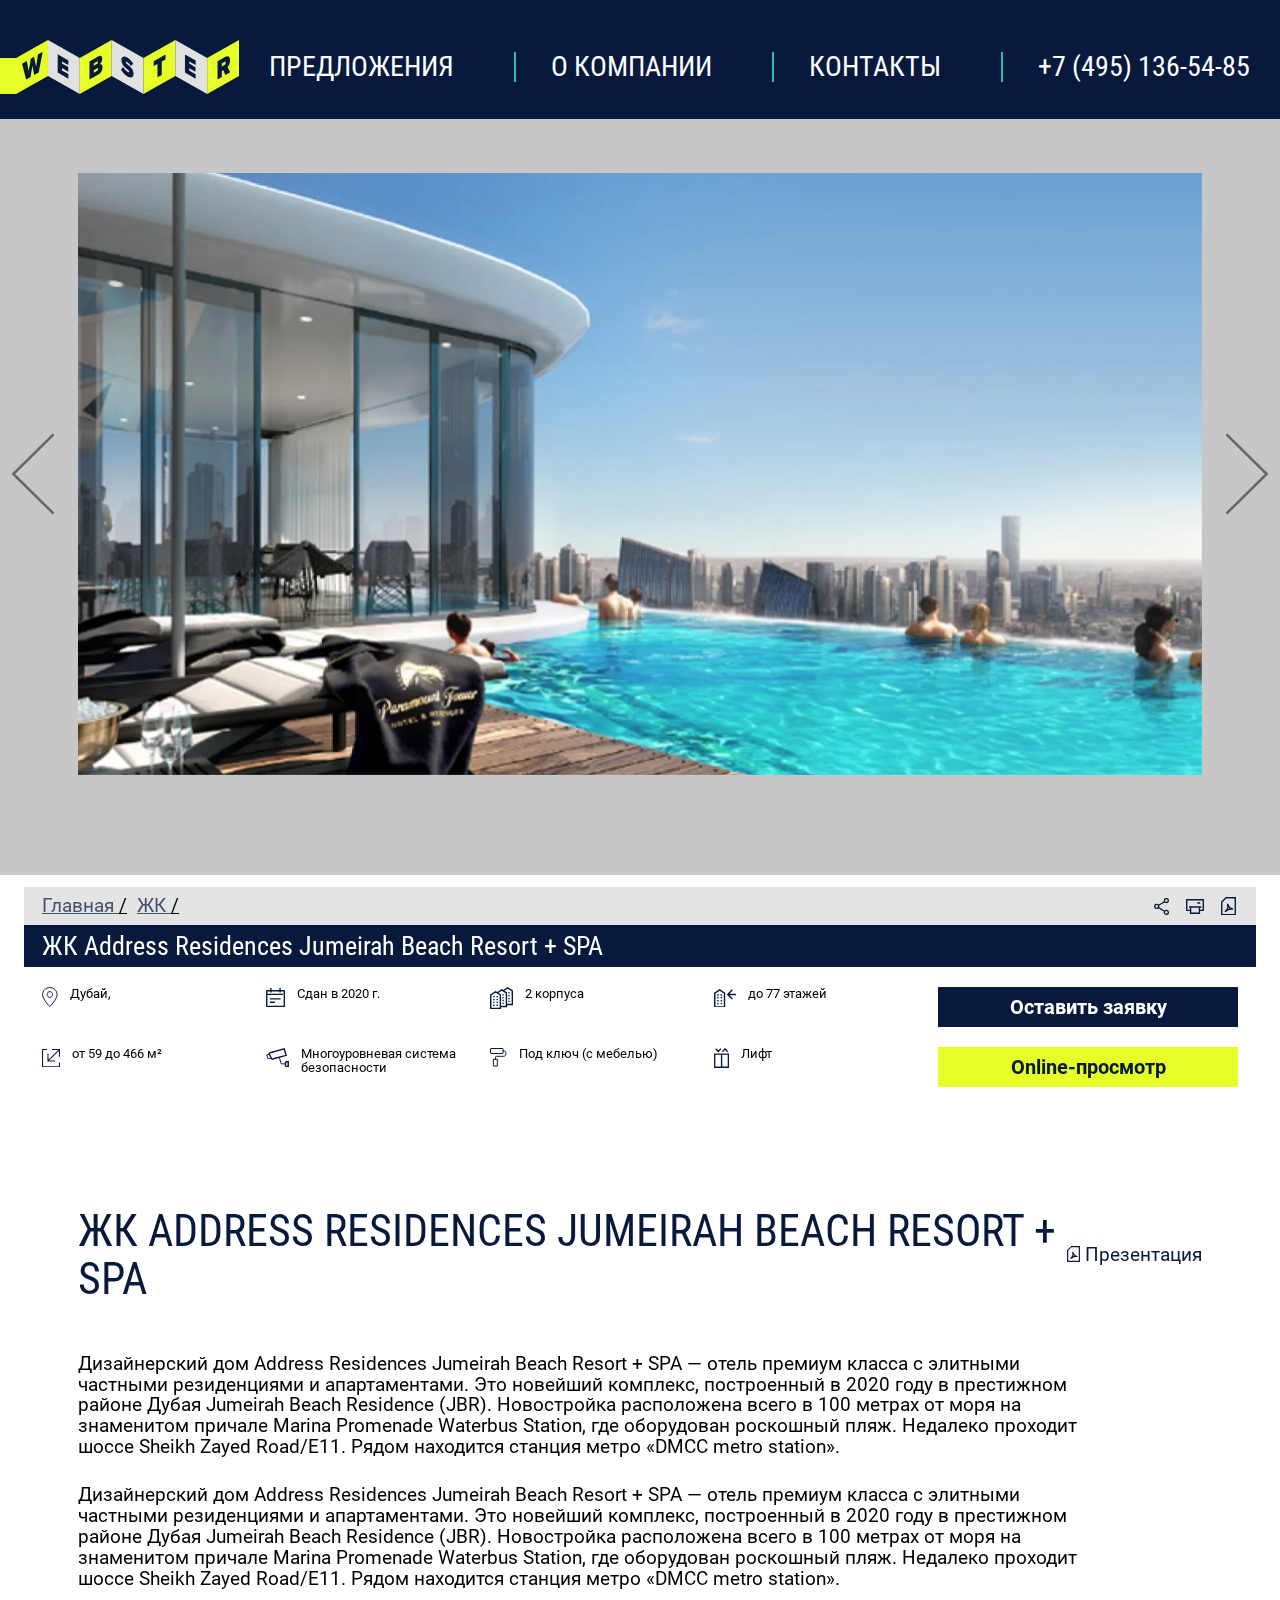
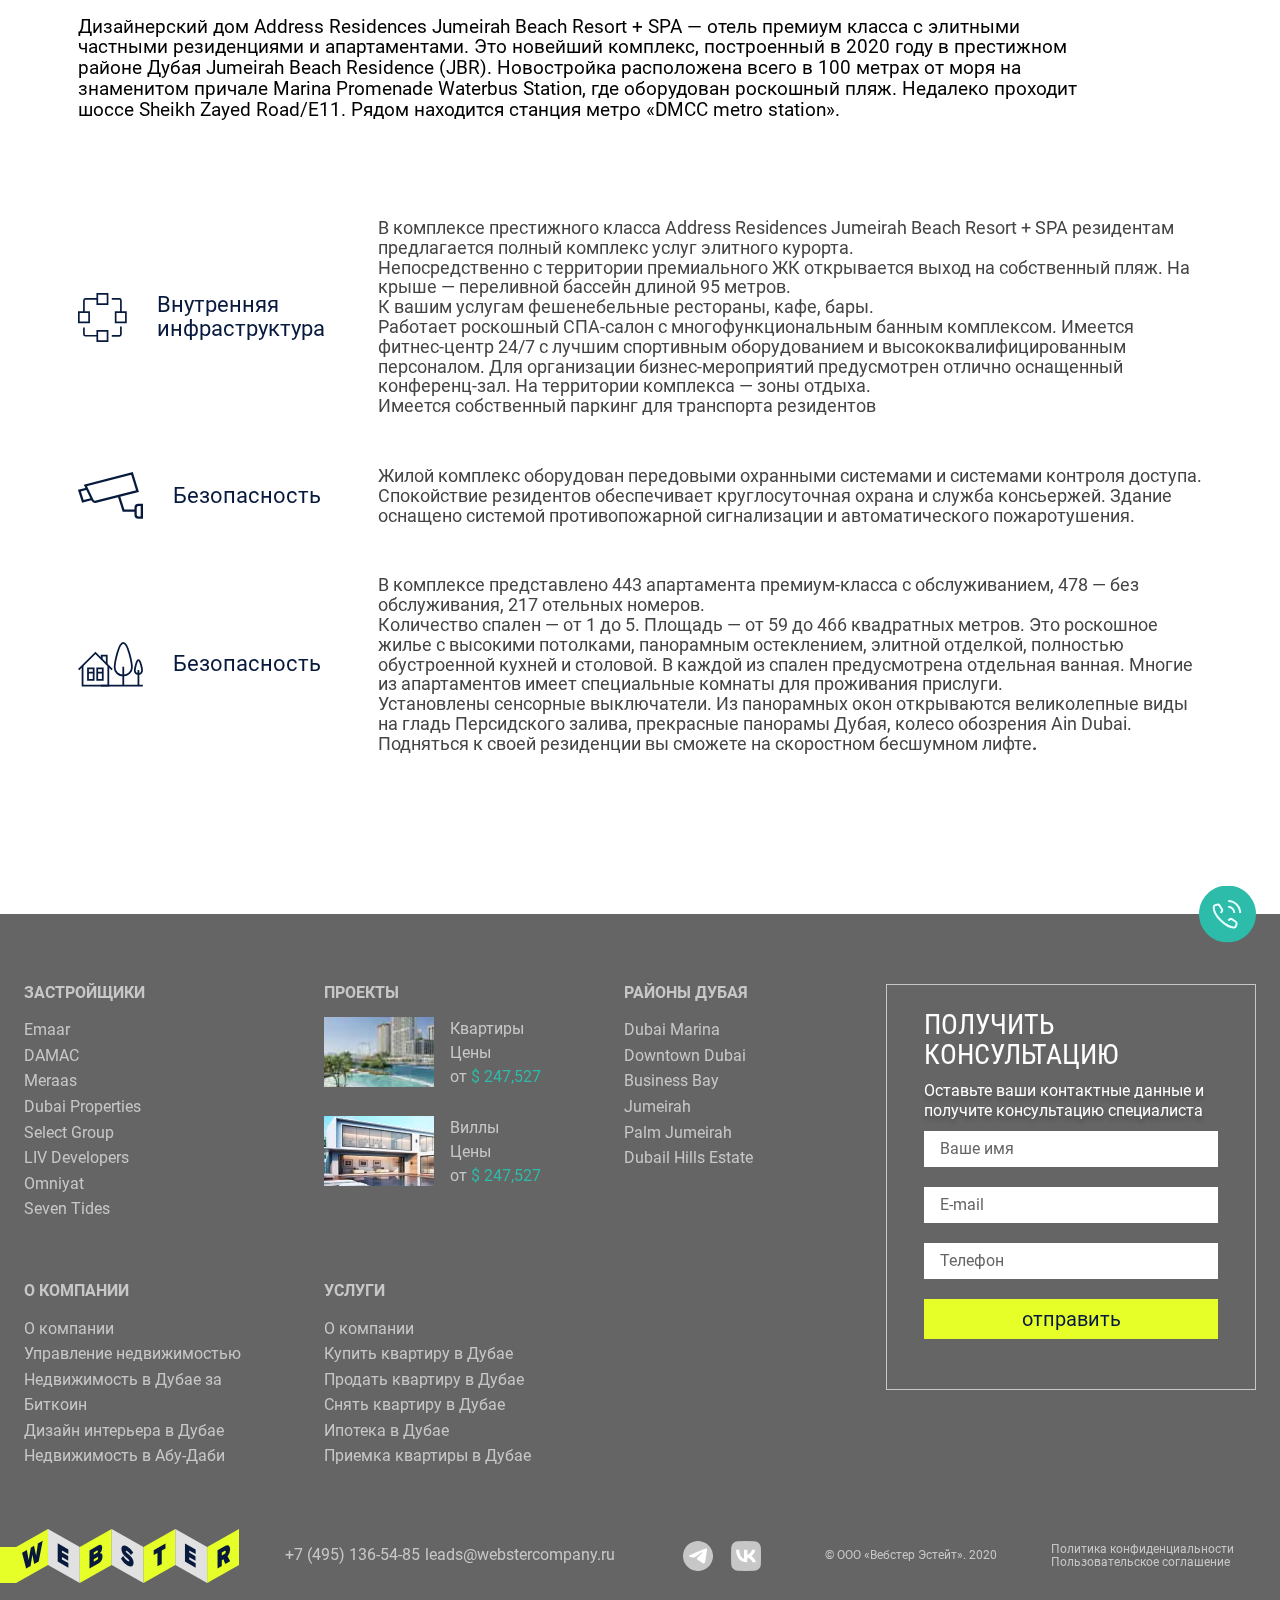
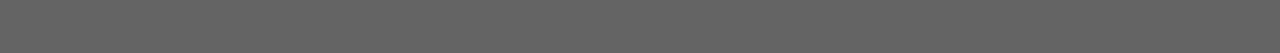
==== commit 25bee4cb: "fc" ====
--- a/project.html
+++ b/project.html
@@ -35,6 +35,27 @@
             stroke-width: 1.8;
             stroke-miterlimit: 12
         }
+
+        .cwst0 {
+            fill: none;
+            stroke-width: 1.5;
+            stroke-miterlimit: 1
+        }
+
+        .cpst0 {
+            stroke-miterlimit: 132
+        }
+
+        .cpst0,
+        .cpst1,
+        .cpst2 {
+            fill: none;
+            stroke-width: 1.5
+        }
+
+        .cpst2 {
+            stroke-miterlimit: 1
+        }
     </style>
 </head>
 
@@ -108,6 +129,188 @@
                 </div>
             </div>
             <div class="swiper-pagination suggest__pagination"></div>
+        </div>
+    </div>
+    <div class="bread">
+        <div class="container">
+            <div class="bread__inner">
+                <div class="bread__header d-f-center">
+                    <div class="bread__header-links">
+                        <a href="/">Главная </a><span>/</span>
+                        <a href="/">ЖК </a><span>/</span>
+                    </div>
+                    <div class="bread__header-icons d-f-center">
+                        <a class="d-f-center" href="">
+                            <svg width="15" height="100%" viewBox="0 0 16.7 18.9" xmlns="http://www.w3.org/2000/svg">
+                                <path class="cwst0" d="M5.1 8.1l6.7-3.9M11.4 14.5l-6.9-4"></path>
+                                <circle class="cwst0" cx="13.7" cy="2.9" r="2.2"></circle>
+                                <path class="cwst0"
+                                    d="M15.9 15.4c.3 1.2-.4 2.4-1.6 2.7s-2.4-.4-2.7-1.6c-.3-1.2.4-2.4 1.6-2.7.4-.1.7-.1 1.1 0 .8.2 1.4.8 1.6 1.6zM5.1 8.7c.3 1.2-.4 2.4-1.6 2.7S1.1 11 .8 9.8c-.3-1.1.4-2.3 1.6-2.6.4-.1.7-.1 1.1 0 .8.2 1.4.8 1.6 1.5z">
+                                </path>
+                            </svg></a>
+                        <a class="d-f-center" href="">
+                            <svg width="18" height="100%" viewBox="0 0 19.6 16.3" xmlns="http://www.w3.org/2000/svg">
+                                <path class="cpst0" d="M5.2 12.4H.8V.8h18v11.6h-4.2"></path>
+                                <path class="cpst1" d="M14.6 8.9v6.6H5V8.9"></path>
+                                <path class="cpst2" d="M3.3 8.7h13.4M12.3 4.4h3.2"></path>
+                            </svg>
+                        </a>
+                        <a href="/uploads/project/pdf/91aca0236f316922e5377f2c811f8327.pdf" target="_blank"
+                            class="d-f-center">
+                            <svg width="15" height="100%" viewBox="0 0 16.3 19.9" xmlns="http://www.w3.org/2000/svg">
+                                <path class="bjst0" d="M5.5.8L.8 5.5v13.7h14.7V.8z"></path>
+                                <path class="bjst1"
+                                    d="M13.1 13.2l-2.6-1c-1-.6-1.9-1.5-2.4-2.6l-1-2.1.4 2.4c.2 1.5-.3 3-1.4 4.1l-1.8 1.8L7.4 14c1-.5 2-.9 3.1-1 .9 0 2.6.2 2.6.2z">
+                                </path>
+                            </svg>
+                        </a>
+                    </div>
+                </div>
+                <div class="bread__title ff-2">
+                    ЖК Address Residences Jumeirah Beach Resort + SPA
+                </div>
+                <div class="bread__block">
+                    <div class="bread__items">
+                        <div class="bread__item">
+                            <div class="bread__icon">
+                                <svg xmlns="http://www.w3.org/2000/svg" width="16" height="21" viewBox="0 0 16 21"
+                                    fill="none">
+                                    <path
+                                        d="M7.8001 10.4C9.29127 10.4 10.5001 9.1016 10.5001 7.49998C10.5001 5.89835 9.29127 4.59998 7.8001 4.59998C6.30893 4.59998 5.1001 5.89835 5.1001 7.49998C5.1001 9.1016 6.30893 10.4 7.8001 10.4Z"
+                                        stroke="#071A3E" stroke-miterlimit="10" />
+                                    <path
+                                        d="M15.1 7.8C15.1 11.8 7.8 19.8 7.8 19.8C7.8 19.8 0.5 11.9 0.5 7.8C0.5 3.8 3.8 0.5 7.8 0.5C11.8 0.5 15.1 3.7 15.1 7.8Z"
+                                        stroke="#071A3E" stroke-miterlimit="10" />
+                                </svg>
+                            </div>
+                            <div class="bread__text">
+                                Дубай,
+                            </div>
+                        </div>
+                        <div class="bread__item">
+                            <div class="bread__icon">
+                                <svg width="19" height="100%" fill="none" viewBox="0 0 20.3 20.5"
+                                    xmlns="http://www.w3.org/2000/svg">
+                                    <path stroke="#071A3E" stroke-width="1.5" stroke-miterlimit="1"
+                                        d="M.8 3h18.8v16.8H.8zM5.2 4.8V0M15 4.8V0M.3 6.8h18.5M4.2 11.6h11.4M4.2 15.3h5.3">
+                                    </path>
+                                </svg>
+                            </div>
+                            <div class="bread__text">
+                                Сдан в 2020 г.
+                            </div>
+                        </div>
+                        <div class="bread__item">
+                            <div class="bread__icon">
+                                <svg width="23" stroke="#071A3E" height="100%" stroke-width="1.5" stroke-miterlimit="12"
+                                    fill="none" viewBox="0 0 24.2 23.4" xmlns="http://www.w3.org/2000/svg">
+                                    <path
+                                        d="M10.9 22.6H.8V8.3L5.9 5l5 3.3zM4.1 9.5v1.4M7.6 9.5v1.4M4.1 12.5v1.4M7.6 12.5v1.4M4.1 15.5v1.4M7.6 15.5v1.4M4.1 18.5v1.4M7.6 18.5v1.4">
+                                    </path>
+                                    <path
+                                        d="M7.4 6.3L12.3 3l5 3.3v14.3h-5.7M13.8 7.5v1.4M13.8 10.5v1.4M13.8 13.5v1.4M13.8 16.5v1.4">
+                                    </path>
+                                    <path
+                                        d="M13.6 4.2L18.5.9l5 3.3v14.3h-5.7M20 5.4v1.4M20 8.4v1.4M20 11.4v1.4M20 14.4v1.4">
+                                    </path>
+                                </svg>
+                            </div>
+                            <div class="bread__text">
+                                2 корпуса
+                            </div>
+                        </div>
+                        <div class="bread__item">
+                            <div class="bread__icon">
+                                <svg width="22" height="100%" fill="none" stroke="#071A3E" stroke-width="1.5"
+                                    stroke-miterlimit="12" viewBox="0 0 22.8 19.4" xmlns="http://www.w3.org/2000/svg">
+                                    <path d="M19 10.4l-4.7-4.8L19 .8M22.8 5.6h-8.2M10.9 18.6H.8V4.3L5.9.9l5 3.4z">
+                                    </path>
+                                    <g>
+                                        <path d="M4.1 5.4v1.5M7.6 5.4v1.5M4.1 8.4v1.5M7.6 8.4v1.5"></path>
+                                        <g>
+                                            <path d="M4.1 11.4v1.5M7.6 11.4v1.5"></path>
+                                        </g>
+                                        <g>
+                                            <path d="M4.1 14.4v1.5M7.6 14.4v1.5"></path>
+                                        </g>
+                                    </g>
+                                </svg>
+                            </div>
+                            <div class="bread__text">
+                                до 77 этажей
+                            </div>
+                        </div>
+                        <div class="bread__item">
+                            <div class="bread__icon">
+                                <svg width="18" height="100%" stroke="#071A3E" fill="none" stroke-miterlimit="10"
+                                    viewBox="0 0 16.6 17" xmlns="http://www.w3.org/2000/svg">
+                                    <path d="M16.1 12.4v4.1H.5V.5h4.2"></path>
+                                    <path d="M12.2 11H5.5V4.2M9.2.5h6.9v6.7M16.1.5L5.7 10.8"></path>
+                                </svg>
+                            </div>
+                            <div class="bread__text">
+                                от 59 до 466 м²
+                            </div>
+                        </div>
+                        <div class="bread__item">
+                            <div class="bread__icon">
+                                <svg width="23" height="100%" stroke="#071A3E" fill="none" viewBox="0 0 24.1 20.1"
+                                    xmlns="http://www.w3.org/2000/svg">
+                                    <path stroke-miterlimit="12" stroke-width="1.5" class="aqst0"
+                                        d="M21.1 7.7L6.9 11.6c-.5.1-1.1-.1-1.3-.6l-2-4.4c-.4-.7-.1-1.3.5-1.6.1 0 .1-.1.2-.1l14.8-4 2 6.8z">
+                                    </path>
+                                    <path stroke-miterlimit="1" class="aqst1"
+                                        d="M5.4 10.5l-3.4.9L.7 7.3l2.7-.8M20.1 16.6h-4.2l-2-7"></path>
+                                    <path stroke-miterlimit="12" stroke-width="1.5" class="aqst0"
+                                        d="M21.7 14.4h1.6v4.9h-1.6c-.7 0-1.3-.6-1.3-1.3v-2.3c0-.7.6-1.3 1.3-1.3z">
+                                    </path>
+                                </svg>
+                            </div>
+                            <div class="bread__text">
+                                Многоуровневая система безопасности
+                            </div>
+                        </div>
+                        <div class="bread__item">
+                            <div class="bread__icon">
+                                <svg width="17" height="19" stroke="#071A3E" fill="none" vviewBox="0 0 16.4 18.2"
+                                    xmlns="http://www.w3.org/2000/svg">
+                                    <path stroke-miterlimit="1"
+                                        d="M.8.5h12c.2 0 .3.1.3.3v4.4c0 .2-.1.3-.3.3H.8c-.2 0-.3-.1-.3-.3V.8C.5.6.6.5.8.5z">
+                                    </path>
+                                    <path stroke-linecap="round" stroke-linejoin="round" d="M3.4 17.7v-6.4h3.9v6.4z">
+                                    </path>
+                                    <path stroke-miterlimit="1"
+                                        d="M13 2.9h1.2c.9 0 1.6.7 1.6 1.6v1.8c0 1.1-.9 2-2 2H6.4c-.6 0-1 .4-1 1V11">
+                                    </path>
+                                </svg>
+                            </div>
+                            <div class="bread__text">
+                                Под ключ (с мебелью)
+                            </div>
+                        </div>
+                        <div class="bread__item">
+                            <div class="bread__icon">
+                                <svg width="15" height="100%" stroke-width="1.5" stroke-miterlimit="12" stroke="#071A3E"
+                                    fill="none" viewBox="0 0 16.8 22.4" xmlns="http://www.w3.org/2000/svg">
+                                    <path class="bcst0"
+                                        d="M.8 6.9h15.3v14.7H.8zM8.5 6.9v14.8M7.8.9l-3 3-3-3M9.3 4.1l3-3 3.1 3"></path>
+                                </svg>
+                            </div>
+                            <div class="bread__text">
+                                Лифт
+                            </div>
+                        </div>
+                    </div>
+                    <div class="bread__btns">
+                        <a href="#" class="btn bread__btn bread__btn--dark">
+                            Оставить заявку
+                        </a>
+                        <a href="#" class="btn bread__btn">
+                            Online-просмотр
+                        </a>
+                    </div>
+                </div>
+            </div>
         </div>
     </div>
     <div class="project">
@@ -212,12 +415,6 @@
         </div>
     </div>
     <div class="contacts">
-        <picture>
-            <!-- <source srcset="./img/dubai-2-mob.webp" media="(max-width: 767px)" type="image/webp"> -->
-            <source srcset="./img/view-of-dubai-at-sunrise-uae2.jpg" media="(max-width: 560px)" type="image/jpeg">
-            <source srcset="./img/dubai-2.webp" type="image/webp">
-            <img class="contacts__bg" width="1000" height="561" src="./img/dubai-2.jpg" alt="dubai-2">
-        </picture>
         <div class="contacts__inner" id="contacts">
             <div class="container">
                 <div class="contacts__inner-items">
--- a/css/style.min.css
+++ b/css/style.min.css
@@ -1,2 +1,2 @@
-/*! modern-normalize v1.1.0 | MIT License | https://github.com/sindresorhus/modern-normalize */*,::after,::before{box-sizing:border-box}html{-moz-tab-size:4;tab-size:4}html{line-height:1.15;-webkit-text-size-adjust:100%}body{margin:0}body{font-family:system-ui,-apple-system,'Segoe UI',Roboto,Helvetica,Arial,sans-serif,'Apple Color Emoji','Segoe UI Emoji'}hr{height:0;color:inherit}abbr[title]{text-decoration:underline dotted}b,strong{font-weight:bolder}code,kbd,pre,samp{font-family:ui-monospace,SFMono-Regular,Consolas,'Liberation Mono',Menlo,monospace;font-size:1em}small{font-size:80%}sub,sup{font-size:75%;line-height:0;position:relative;vertical-align:baseline}sub{bottom:-.25em}sup{top:-.5em}table{text-indent:0;border-color:inherit}button,input,optgroup,select,textarea{font-family:inherit;font-size:100%;line-height:1.15;margin:0}button,select{text-transform:none}[type=button],[type=reset],[type=submit],button{-webkit-appearance:button}::-moz-focus-inner{border-style:none;padding:0}:-moz-focusring{outline:1px dotted ButtonText}:-moz-ui-invalid{box-shadow:none}legend{padding:0}progress{vertical-align:baseline}::-webkit-inner-spin-button,::-webkit-outer-spin-button{height:auto}[type=search]{-webkit-appearance:textfield;outline-offset:-2px}::-webkit-search-decoration{-webkit-appearance:none}::-webkit-file-upload-button{-webkit-appearance:button;font:inherit}summary{display:list-item}@font-face{font-family:Roboto;font-weight:400;font-style:normal;font-display:swap;src:local("Roboto Regular"),local("Roboto-Regular"),url(../fonts/Roboto/Roboto-Regular.ttf) format("truetype")}@font-face{font-family:'Roboto Condensed';font-weight:400;font-style:normal;font-display:swap;src:local("Roboto Condensed Regular"),local("RobotoCondensed-Regular"),url(../fonts/Roboto_Condensed/RobotoCondensed-Regular.ttf) format("truetype")}@font-face{font-family:'Roboto Condensed';font-weight:500;font-style:normal;font-display:swap;src:local("Roboto Condensed Medium"),local("RobotoCondensed-Medium"),url(../fonts/Roboto_Condensed/RobotoCondensed-Medium.ttf) format("truetype")}@font-face{font-family:Roboto;font-weight:500;font-style:normal;font-display:swap;src:local("Roboto Medium"),local("Roboto-Medium"),url(../fonts/Roboto/Roboto-Medium.ttf) format("truetype")}@font-face{font-family:Roboto;font-weight:700;font-style:normal;font-display:swap;src:local("Roboto Bold"),local("Roboto-Bold"),url(../fonts/Roboto/Roboto-Bold.ttf) format("truetype")}@font-face{font-family:'Roboto Condensed';font-weight:700;font-style:normal;font-display:swap;src:local("Roboto Condensed Bold"),local("RobotoCondensed-Bold"),url(../fonts/Roboto_Condensed/RobotoCondensed-Bold.ttf) format("truetype")}:root{--swiper-pagination-bullet-size:10px;--swiper-pagination-bullet-width:10px;--swiper-pagination-bullet-height:10px;--swiper-pagination-bullet-horizontal-gap:10.5px;--swiper-pagination-color:#2dbbaa;--swiper-pagination-bullet-inactive-color:#c7c7c7;--swiper-pagination-bullet-inactive-opacity:1}html{line-height:1.1;text-rendering:optimizeLegibility;scroll-behavior:smooth}body{font-family:Roboto,sans-serif;font-weight:400;font-size:19px;color:#000;-webkit-backface-visibility:hidden;backface-visibility:hidden;-webkit-tap-highlight-color:transparent;-webkit-touch-callout:none;-webkit-font-smoothing:antialiased;-moz-osx-font-smoothing:grayscale;position:relative}@-webkit-keyframes fadeIn{100%{opacity:1}}@keyframes fadeIn{100%{opacity:1}}ul{margin:0;padding:0;list-style:none}img,svg{vertical-align:middle}img{border:none}svg:not(:root){overflow:hidden}button,input,optgroup,select,textarea{font-family:inherit;font-size:100%;line-height:1.1;margin:0}a{text-decoration:none}button,input{overflow:visible}input:-webkit-autofill,input:-webkit-autofill:active,input:-webkit-autofill:focus,input:-webkit-autofill:hover{font-size:inherit;-webkit-box-shadow:0 0 0 40px #fff inset;box-shadow:0 0 0 40px #fff inset}button,select{text-transform:none}[type=button],[type=reset],[type=submit],button{-webkit-appearance:button}h1,h2,h3,h4,h5,h6{font-family:inherit;margin:0}p{margin:0}.img-fluid{width:100%;height:auto;max-width:100%}.container{width:100%;margin:0 auto;padding:0 24px;max-width:1222px}@media screen and (min-width:1224px){.container{max-width:1336px}}@media screen and (min-width:1899px){.container{max-width:1594px}}.ff-2{font-family:"Roboto Condensed",sans-serif}.title{font-size:44px;font-family:"Roboto Condensed",sans-serif;text-transform:uppercase;font-weight:400;color:#071a3e}@media screen and (max-width:1023px){.title{font-size:34px}}.title__decor{color:#2dbbaa;font-weight:700}.title--sec{font-size:34px}@media screen and (max-width:1023px){.title--sec{font-size:28px}}.d-f-center{display:-webkit-box;display:-webkit-flex;display:-ms-flexbox;display:flex;-webkit-box-align:center;-webkit-align-items:center;-ms-flex-align:center;align-items:center;-webkit-box-pack:start;-webkit-justify-content:flex-start;-ms-flex-pack:start;justify-content:flex-start}.column{-webkit-box-orient:vertical;-webkit-box-direction:normal;-webkit-flex-direction:column;-ms-flex-direction:column;flex-direction:column}.align-start{-webkit-box-align:start;-webkit-align-items:flex-start;-ms-flex-align:start;align-items:flex-start}.d-none{display:none!important}.swiper-pagination{position:static;bottom:0}.arrow{-webkit-transform-origin:center;-ms-transform-origin:center;transform-origin:center;stroke:#656565;-webkit-transition:stroke .3s ease;-o-transition:stroke .3s ease;transition:stroke .3s ease;cursor:pointer}.arrow--right{-webkit-transform:rotate(180deg);-ms-transform:rotate(180deg);transform:rotate(180deg)}.arrow[data-hover],.arrow[data-touch]{stroke:#2dbbaa}.base-input{width:100%;font-size:16px;background-color:#fff;border:0;border-radius:0;outline:0;white-space:nowrap;-webkit-appearance:none;-moz-appearance:none;appearance:none;padding:0 16px;font-weight:400;line-height:36px;color:#071a3e;height:36px;min-height:36px;display:block}.base-input::-webkit-input-placeholder{color:#656565}.base-input::-moz-placeholder{color:#656565}.base-input:-ms-input-placeholder{color:#656565}.base-input::-ms-input-placeholder{color:#656565}.base-input::placeholder{color:#656565}.base-input:focus::-webkit-input-placeholder{color:rgba(101,101,101,.6)}.base-input:focus::-moz-placeholder{color:rgba(101,101,101,.6)}.base-input:focus:-ms-input-placeholder{color:rgba(101,101,101,.6)}.base-input:focus::-ms-input-placeholder{color:rgba(101,101,101,.6)}.base-input:focus::placeholder{color:rgba(101,101,101,.6)}.btn{padding:10px;display:-webkit-box;display:-webkit-flex;display:-ms-flexbox;display:flex;-webkit-box-align:center;-webkit-align-items:center;-ms-flex-align:center;align-items:center;-webkit-box-pack:center;-webkit-justify-content:center;-ms-flex-pack:center;justify-content:center;cursor:pointer;font-weight:400;font-size:20px;text-transform:lowercase;line-height:1;color:#071a3e;background-color:#e6ff28;-webkit-user-select:none;-moz-user-select:none;-ms-user-select:none;user-select:none;outline:0;border:0;border-radius:0;-webkit-transition:all .25s ease;-o-transition:all .25s ease;transition:all .25s ease}.btn--disabled,.btn[data-hover],.btn[data-touch]{background-color:#daea61}.btn--disabled{opacity:.9;pointer-events:none}.header{position:absolute;top:0;left:0;z-index:99;width:100%}.header-page{background-color:#071a3e}.header-page .header__item{color:#fff;position:relative}@media screen and (max-width:1023px){.header-page .header__item{color:#c7c7c7}}.header-page .header__item::before{content:'';position:absolute;top:0;left:-37px;width:2px;height:100%;background-color:#2dbbaa}.header-page .header__item:first-child::before{content:none}.header-page .header__inner{padding:40px 0 25px}@media screen and (max-width:1023px){.header{position:fixed;width:100%}}.header__inner{padding-top:50px;width:100%}@media screen and (max-width:1023px){.header__inner{padding:0!important;display:-webkit-box;display:-webkit-flex;display:-ms-flexbox;display:flex;-webkit-box-orient:vertical;-webkit-box-direction:normal;-webkit-flex-direction:column;-ms-flex-direction:column;flex-direction:column;-webkit-box-align:start;-webkit-align-items:flex-start;-ms-flex-align:start;align-items:flex-start}}@media screen and (max-width:1023px){.header__top{display:-webkit-box;display:-webkit-flex;display:-ms-flexbox;display:flex;-webkit-box-align:center;-webkit-align-items:center;-ms-flex-align:center;align-items:center;-webkit-box-pack:justify;-webkit-justify-content:space-between;-ms-flex-pack:justify;justify-content:space-between;padding:12px 0;width:100%;background-color:#071a3e}}.header__logo{width:100%;-webkit-box-flex:1;-webkit-flex:1 1 100%;-ms-flex:1 1 100%;flex:1 1 100%;max-width:219px;-webkit-user-select:none;-moz-user-select:none;-ms-user-select:none;user-select:none}.header__logo img{pointer-events:none}@media screen and (min-width:1224px){.header__logo{max-width:239px}}@media screen and (max-width:1023px){.header__logo img{max-width:196px}}.header__nav{-webkit-box-flex:1;-webkit-flex:1 1 auto;-ms-flex:1 1 auto;flex:1 1 auto;display:-webkit-box;display:-webkit-flex;display:-ms-flexbox;display:flex;-webkit-box-align:center;-webkit-align-items:center;-ms-flex-align:center;align-items:center;-webkit-box-pack:justify;-webkit-justify-content:space-between;-ms-flex-pack:justify;justify-content:space-between;margin:0 auto}@media screen and (min-width:1899px){.header__nav{max-width:1280px;padding:0 100px}}@media screen and (max-width:1898px){.header__nav{max-width:1150px;padding:0 30px}}@media screen and (max-width:1023px){.header__nav{-webkit-box-orient:vertical;-webkit-box-direction:normal;-webkit-flex-direction:column;-ms-flex-direction:column;flex-direction:column;-webkit-box-align:start;-webkit-align-items:flex-start;-ms-flex-align:start;align-items:flex-start;margin:0;padding:0;padding:0;width:100%;background-color:#071a3e;height:500px;-webkit-box-pack:start;-webkit-justify-content:flex-start;-ms-flex-pack:start;justify-content:flex-start;max-height:0;pointer-events:none;-webkit-transition:max-height .25s ease .15s;-o-transition:max-height .25s ease .15s;transition:max-height .25s ease .15s}}.header__item{text-transform:uppercase;font-family:"Roboto Condensed",sans-serif;line-height:1.1;color:#071a3e;-webkit-transition:color .25s ease;-o-transition:color .25s ease;transition:color .25s ease;margin-right:5px;-webkit-user-select:none;-moz-user-select:none;-ms-user-select:none;user-select:none;font-size:28px}.header__item:last-child{margin-right:0}@media screen and (min-width:1224px){.header__item{margin-right:13px}}.header__item[data-hover],.header__item[data-touch]{color:#2dbbaa}@media screen and (max-width:1023px){.header__item{color:#c7c7c7;line-height:2.7;font-size:34px;margin:0;padding:0 22px;opacity:0;-webkit-transition:opacity .15s linear 0s;-o-transition:opacity .15s linear 0s;transition:opacity .15s linear 0s}.header__item:first-child{margin-top:65px}.header__item:last-child{margin-bottom:65px}}.header__btns{display:none}@media screen and (max-width:1023px){.header__btns{display:-webkit-box;display:-webkit-flex;display:-ms-flexbox;display:flex;-webkit-box-align:center;-webkit-align-items:center;-ms-flex-align:center;align-items:center;-webkit-box-pack:center;-webkit-justify-content:center;-ms-flex-pack:center;justify-content:center;position:relative;width:70px;height:30px;cursor:pointer;padding:0 20px}.header__btns[data-hover] svg,.header__btns[data-touch] svg{fill:#ff0}}.header__burger,.header__close{position:absolute;top:50%;left:50%;-webkit-transform-origin:center;-ms-transform-origin:center;transform-origin:center;width:30px;-webkit-transition:-webkit-transform 0s ease;transition:-webkit-transform 0s ease;-o-transition:transform 0s ease;transition:transform 0s ease;transition:transform 0s ease,-webkit-transform 0s ease}.header__burger svg,.header__close svg{-webkit-transition:fill .25s ease;-o-transition:fill .25s ease;transition:fill .25s ease}.header__burger{-webkit-transition:-webkit-transform .25s ease;transition:-webkit-transform .25s ease;-o-transition:transform .25s ease;transition:transform .25s ease;transition:transform .25s ease,-webkit-transform .25s ease;-webkit-transform:translate(-50%,-50%) scale(1);-ms-transform:translate(-50%,-50%) scale(1);transform:translate(-50%,-50%) scale(1)}.header__close{-webkit-transform:translate(-50%,-50%) scale(0);-ms-transform:translate(-50%,-50%) scale(0);transform:translate(-50%,-50%) scale(0)}@media screen and (max-width:1023px){.header--active .header__close{-webkit-transition:-webkit-transform .25s ease;transition:-webkit-transform .25s ease;-o-transition:transform .25s ease;transition:transform .25s ease;transition:transform .25s ease,-webkit-transform .25s ease;-webkit-transform:translate(-50%,-50%) scale(1);-ms-transform:translate(-50%,-50%) scale(1);transform:translate(-50%,-50%) scale(1)}.header--active .header__burger{-webkit-transform:translate(-50%,-50%) scale(0);-ms-transform:translate(-50%,-50%) scale(0);transform:translate(-50%,-50%) scale(0)}.header--active .header__nav{overflow:auto;pointer-events:all;max-height:500px;-webkit-transition:max-height .25s linear 0s;-o-transition:max-height .25s linear 0s;transition:max-height .25s linear 0s}.header--active .header__item{opacity:1;-webkit-transition:opacity .15s linear .25s;-o-transition:opacity .15s linear .25s;transition:opacity .15s linear .25s}}.header--disable{pointer-events:none}.header--disable .header__nav{overflow:hidden}.intro{min-height:calc(var(--vh,1vh) * 100);position:relative;display:-webkit-box;display:-webkit-flex;display:-ms-flexbox;display:flex;-webkit-box-align:end;-webkit-align-items:flex-end;-ms-flex-align:end;align-items:flex-end;-webkit-box-pack:start;-webkit-justify-content:flex-start;-ms-flex-pack:start;justify-content:flex-start;padding-top:200px;-webkit-transition:height 2s linear;-o-transition:height 2s linear;transition:height 2s linear}.intro__bg{position:absolute;top:0;left:0;width:100%;height:100%;-o-object-fit:cover;object-fit:cover;-o-object-position:top center;object-position:top center;z-index:0;background-color:#c3d6d4;pointer-events:none;-webkit-user-select:none;-moz-user-select:none;-ms-user-select:none;user-select:none}@media screen and (max-width:767px){.intro__bg{-o-object-position:46% 0;object-position:46% 0}}.intro__inner{display:-webkit-box;display:-webkit-flex;display:-ms-flexbox;display:flex;-webkit-box-orient:horizontal;-webkit-box-direction:normal;-webkit-flex-direction:row;-ms-flex-direction:row;flex-direction:row;-webkit-box-align:stretch;-webkit-align-items:stretch;-ms-flex-align:stretch;align-items:stretch;padding-bottom:119px;position:relative;z-index:1;max-width:1305px;overflow:hidden;-webkit-box-flex:0;-webkit-flex:0 0 100%;-ms-flex:0 0 100%;flex:0 0 100%;padding-left:317px}@media screen and (min-width:1899px){.intro__inner{max-width:1600px}}.intro__inner-item{height:237px}.intro__inner::after{content:'';position:absolute;top:0;left:105px;background-image:url(../img/w.svg);background-repeat:no-repeat;background-position:top right;background-size:contain;width:212px;height:100%}@media screen and (max-width:1023px){.intro__inner::after{left:54px}}@media screen and (max-width:767px){.intro__inner::after{display:none;content:none}}.intro__inner::before{content:'';position:absolute;bottom:0;left:0;background-color:#e6ff28;width:105px;height:237.5px}@media screen and (max-width:1023px){.intro__inner::before{width:61px;height:230.5px}}@media screen and (max-width:767px){.intro__inner::before{width:55px;height:224px;-webkit-transform:skewY(-27deg);-ms-transform:skewY(-27deg);transform:skewY(-27deg);bottom:101px}}@media screen and (max-width:1023px){.intro__inner{padding-bottom:115px;padding-left:265.4px}.intro__inner-item{height:230px}}@media screen and (max-width:767px){.intro__inner{-webkit-box-orient:vertical;-webkit-box-direction:normal;-webkit-flex-direction:column;-ms-flex-direction:column;flex-direction:column;padding-left:55px}.intro__inner-item{height:auto}}.intro__title{-webkit-box-flex:0;-webkit-flex:0 1 100%;-ms-flex:0 1 100%;flex:0 1 100%;padding:0 27px;background-color:#fff;font-size:44px;font-weight:500;color:#071a3e;text-transform:uppercase;line-height:1.12;max-width:73%;position:relative;-webkit-box-align:start;-webkit-align-items:flex-start;-ms-flex-align:start;align-items:flex-start;-webkit-box-pack:center;-webkit-justify-content:center;-ms-flex-pack:center;justify-content:center}@media screen and (min-width:1224px){.intro__title{font-size:56px}}.intro__title span{text-transform:lowercase;font-weight:400;font-size:30px;line-height:1.17;margin-top:9px}@media screen and (min-width:1224px){.intro__title span{font-size:32px}}@media screen and (max-width:1023px){.intro__title{font-size:35px}.intro__title span{font-size:18px}}@media screen and (max-width:767px){.intro__title{max-width:100%;height:180px;padding:0 16px;-webkit-flex-basis:auto;-ms-flex-preferred-size:auto;flex-basis:auto}.intro__title span{margin-top:2px}}.intro__sub-title{-webkit-box-flex:1;-webkit-flex:1 1 auto;-ms-flex:1 1 auto;flex:1 1 auto;padding:0 35px;background-color:#2dbbaa;color:#071a3e;font-size:30px;text-transform:none}@media screen and (min-width:1224px){.intro__sub-title{padding:0 48px}}@media screen and (max-width:1023px){.intro__sub-title{font-size:20px}.intro__sub-title br{display:none}}@media screen and (max-width:767px){.intro__sub-title{font-size:16px;height:44px;padding:0 16px}}@media screen and (max-width:560px){.intro__sub-title{font-size:15px;padding-right:10px}}.catalog{padding-top:65px;padding-bottom:25px;color:#071a3e;position:relative}@media screen and (max-width:1223px){.catalog .container{padding-right:0}}@media screen and (max-width:1023px){.catalog{padding-bottom:0}.catalog .container{padding:0}}.catalog::after{content:'';position:absolute;height:100%;right:0;top:0;width:49%;background-color:#c7c7c7;z-index:0}@media screen and (max-width:1023px){.catalog::after{content:none;display:none}}.catalog__inner{display:-webkit-box;display:-webkit-flex;display:-ms-flexbox;display:flex;-webkit-box-align:start;-webkit-align-items:flex-start;-ms-flex-align:start;align-items:flex-start;-webkit-box-pack:justify;-webkit-justify-content:space-between;-ms-flex-pack:justify;justify-content:space-between;position:relative;z-index:1}@media screen and (max-width:1023px){.catalog__inner{-webkit-box-orient:vertical;-webkit-box-direction:normal;-webkit-flex-direction:column;-ms-flex-direction:column;flex-direction:column;-webkit-box-align:center;-webkit-align-items:center;-ms-flex-align:center;align-items:center}}.catalog__text{max-width:39%;-webkit-box-flex:0;-webkit-flex:0 0 100%;-ms-flex:0 0 100%;flex:0 0 100%}.catalog__text-btn{margin-bottom:40px;width:100%}@media screen and (min-width:1899px){.catalog__text-btn{max-width:92%}}@media screen and (max-width:1223px){.catalog__text-btn{max-width:300px}}@media screen and (max-width:1023px){.catalog__text-btn{-webkit-box-ordinal-group:4;-webkit-order:3;-ms-flex-order:3;order:3;max-width:100%;margin-top:25px}}@media screen and (min-width:1899px){.catalog__text-header{max-width:90%}}@media screen and (max-width:1223px){.catalog__text{max-width:44%}}@media screen and (max-width:1023px){.catalog__text{width:100%;max-width:100%;padding:0 24px;display:-webkit-box;display:-webkit-flex;display:-ms-flexbox;display:flex;-webkit-box-orient:vertical;-webkit-box-direction:normal;-webkit-flex-direction:column;-ms-flex-direction:column;flex-direction:column;-webkit-box-align:start;-webkit-align-items:flex-start;-ms-flex-align:start;align-items:flex-start}}.catalog__text .title{margin-bottom:40px}@media screen and (max-width:1023px){.catalog__text .title{margin-bottom:25px}}.catalog__items{display:-webkit-box;display:-webkit-flex;display:-ms-flexbox;display:flex;-webkit-flex-wrap:wrap;-ms-flex-wrap:wrap;flex-wrap:wrap;-webkit-box-align:stretch;-webkit-align-items:stretch;-ms-flex-align:stretch;align-items:stretch;-webkit-box-pack:justify;-webkit-justify-content:space-between;-ms-flex-pack:justify;justify-content:space-between;margin:0 -15px;width:100%}@media screen and (max-width:767px){.catalog__items{margin:0}}.catalog__item{-webkit-box-flex:0;-webkit-flex:0 0 35%;-ms-flex:0 0 35%;flex:0 0 35%;padding:7px;font-size:20px}@media screen and (max-width:1223px){.catalog__item{-webkit-box-flex:0;-webkit-flex:0 0 50%;-ms-flex:0 0 50%;flex:0 0 50%}}@media screen and (max-width:767px){.catalog__item{max-width:calc(50% - 30px);padding:0 0 15px 0;font-size:16px}}.catalog__item-title{font-size:50px;font-weight:500;margin-bottom:5px}@media screen and (max-width:767px){.catalog__item-title{font-size:46px}}.catalog__item-text span{font-weight:700}@media screen and (max-width:767px){.catalog__item-text{font-size:16px}}.catalog__content{max-width:45%;-webkit-box-flex:0;-webkit-flex:0 0 100%;-ms-flex:0 0 100%;flex:0 0 100%;display:-webkit-box;display:-webkit-flex;display:-ms-flexbox;display:flex;-webkit-box-orient:vertical;-webkit-box-direction:normal;-webkit-flex-direction:column;-ms-flex-direction:column;flex-direction:column;-webkit-box-align:end;-webkit-align-items:flex-end;-ms-flex-align:end;align-items:flex-end}@media screen and (max-width:1223px){.catalog__content{max-width:50%}}@media screen and (max-width:1023px){.catalog__content{max-width:100%;width:100%;background-color:#c7c7c7}}.catalog__content-text{margin-left:auto;margin-bottom:60px;font-size:14px;max-width:345px}.catalog__content-text span{font-weight:700}@media screen and (max-width:1023px){.catalog__content-text{margin:0;margin-right:auto;padding:30px 24px;max-width:calc(345px + 48px)}}.catalog__content-media{min-width:128%;position:relative}@media screen and (max-width:1223px){.catalog__content-media{min-width:108%}}@media screen and (max-width:1023px){.catalog__content-media{-webkit-box-ordinal-group:0;-webkit-order:-1;-ms-flex-order:-1;order:-1;min-width:100%}}.catalog__content-img{min-height:407px;width:auto;-o-object-fit:cover;object-fit:cover;max-width:100%;min-width:100%;-o-object-position:center right;object-position:center right;pointer-events:none;-webkit-user-select:none;-moz-user-select:none;-ms-user-select:none;user-select:none}@media screen and (max-width:1023px){.catalog__content-img{min-height:363px;-o-object-position:83% center;object-position:83% center}}.catalog__content-logo{position:absolute;pointer-events:none;-webkit-user-select:none;-moz-user-select:none;-ms-user-select:none;user-select:none;top:30px;left:0;max-width:168px}.catalog__content-info{background-color:#071a3e;color:#c7c7c7;text-transform:uppercase;font-size:17px;position:absolute;width:calc(100% - 34px);top:calc(50% + 34px);left:0;-webkit-transform:translateY(-50%);-ms-transform:translateY(-50%);transform:translateY(-50%);margin-left:34px;padding:23px 20px}.catalog__content-info::after{content:'';position:absolute;top:0;left:-34px;width:34px;height:100%;background-color:#2dbbaa;-webkit-transform:skewY(-35deg);-ms-transform:skewY(-35deg);transform:skewY(-35deg);-webkit-transform-origin:100% 0;-ms-transform-origin:100% 0;transform-origin:100% 0}.catalog__content-title{font-size:38px;text-transform:uppercase;margin-bottom:5px}.catalog__links{-webkit-box-align:stretch;-webkit-align-items:stretch;-ms-flex-align:stretch;align-items:stretch;-webkit-box-pack:justify;-webkit-justify-content:space-between;-ms-flex-pack:justify;justify-content:space-between;margin-top:37px;padding:0 15px}@media screen and (max-width:1023px){.catalog__links{-webkit-flex-wrap:wrap;-ms-flex-wrap:wrap;flex-wrap:wrap;margin-right:auto;padding-bottom:12px;width:100%;max-width:700px}}.catalog__link{color:#071a3e;font-size:13px;display:-webkit-box;display:-webkit-flex;display:-ms-flexbox;display:flex;-webkit-box-align:start;-webkit-align-items:flex-start;-ms-flex-align:start;align-items:flex-start;max-width:18%;-webkit-box-flex:0;-webkit-flex:0 0 100%;-ms-flex:0 0 100%;flex:0 0 100%}@media screen and (max-width:1223px){.catalog__link{max-width:24.5%}}@media screen and (max-width:1023px){.catalog__link{padding-right:28px;padding-bottom:28px;max-width:50%}.catalog__link-text{max-width:120px}}.catalog__link-count{font-weight:500;font-size:18px;-webkit-box-flex:0;-webkit-flex:0 0 25%;-ms-flex:0 0 25%;flex:0 0 25%;min-width:35px;-webkit-transition:all .25s ease;-o-transition:all .25s ease;transition:all .25s ease;-webkit-transform-origin:top left;-ms-transform-origin:top left;transform-origin:top left}.catalog__link[data-hover] .catalog__link-count,.catalog__link[data-touch] .catalog__link-count{color:#2dbbaa;-webkit-transform:scale(1.25);-ms-transform:scale(1.25);transform:scale(1.25)}.invest{padding:65px 0}.invest__header{margin-bottom:55px}@media screen and (max-width:1223px){.invest__header{margin-bottom:25px}}@media screen and (max-width:767px){.invest__header{font-size:17px}}.invest__header .title{margin-bottom:36px}@media screen and (max-width:1223px){.invest__header .title{margin-bottom:16px}}.invest__slider{-webkit-user-select:none;-moz-user-select:none;-ms-user-select:none;user-select:none}.invest__item{height:587px;width:100%;background-color:#e8e8e8;display:-webkit-inline-box;display:-webkit-inline-flex;display:-ms-inline-flexbox;display:inline-flex;-webkit-box-orient:vertical;-webkit-box-direction:normal;-webkit-flex-direction:column;-ms-flex-direction:column;flex-direction:column;-webkit-user-select:none;-moz-user-select:none;-ms-user-select:none;user-select:none;color:#000}.invest__item .invest__title{-webkit-transition:color .25s ease;-o-transition:color .25s ease;transition:color .25s ease}.invest__item[data-hover] .invest__title,.invest__item[data-touch] .invest__title{color:#2dbbaa}@media screen and (min-width:1224px){.invest__item{max-width:490px}}.invest__item-text{padding:0 30px;height:100%;display:-webkit-box;display:-webkit-flex;display:-ms-flexbox;display:flex;-webkit-box-orient:vertical;-webkit-box-direction:normal;-webkit-flex-direction:column;-ms-flex-direction:column;flex-direction:column;-webkit-box-pack:center;-webkit-justify-content:center;-ms-flex-pack:center;justify-content:center}@media screen and (max-width:767px){.invest__item-text{padding:0 20px}}.invest__img{height:370px;width:100%;-o-object-fit:cover;object-fit:cover;-o-object-position:center;object-position:center}.invest__price{font-size:24px;color:#2dbbaa;line-height:48px}.invest__text{font-size:17px;max-width:306px;max-height:57px;overflow:hidden}.invest__pagination{padding-top:50px}@media screen and (max-width:1023px){.invest__pagination{padding-top:25px}}.suggest{padding:50px 0 100px;background-color:#c7c7c7}.suggest .swiper-slide{color:#000}@media screen and (max-width:1023px){.suggest{padding:40px 0}.suggest .container{padding:0}}.suggest__title{margin-bottom:36px}@media screen and (max-width:1440px){.suggest__title{padding-left:54px}}@media screen and (max-width:1023px){.suggest__title{padding:0 24px;margin-bottom:20px}}.suggest__img{height:602px;width:100%;-o-object-fit:cover;object-fit:cover;-o-object-position:center;object-position:center;max-height:calc(var(--vh,1vh) * 100)}@media screen and (max-width:1023px){.suggest__img{height:560px}}@media screen and (max-width:767px){.suggest__img{height:360px}}.suggest__inner{position:relative}@media screen and (max-width:1440px){.suggest__inner{padding:0 54px}}@media screen and (max-width:1023px){.suggest__inner{padding:0}}.suggest__next,.suggest__prev{position:absolute;top:50%;-webkit-transform:translateY(-50%);-ms-transform:translateY(-50%);transform:translateY(-50%);z-index:2;display:-webkit-inline-box;display:-webkit-inline-flex;display:-ms-inline-flexbox;display:inline-flex;-webkit-box-align:center;-webkit-align-items:center;-ms-flex-align:center;align-items:center;-webkit-box-pack:center;-webkit-justify-content:center;-ms-flex-pack:center;justify-content:center}.suggest__next svg,.suggest__prev svg{width:44px;height:auto}@media screen and (max-width:1023px){.suggest__next,.suggest__prev{display:none}}.suggest__prev{-webkit-transform:translate(-130%,-50%);-ms-transform:translate(-130%,-50%);transform:translate(-130%,-50%);left:0}@media screen and (max-width:1440px){.suggest__prev{-webkit-transform:translate(-30%,-50%);-ms-transform:translate(-30%,-50%);transform:translate(-30%,-50%)}}.suggest__next{-webkit-transform:translate(130%,-50%);-ms-transform:translate(130%,-50%);transform:translate(130%,-50%);right:0}@media screen and (max-width:1440px){.suggest__next{-webkit-transform:translate(30%,-50%);-ms-transform:translate(30%,-50%);transform:translate(30%,-50%)}}.suggest__pagination{display:none}@media screen and (max-width:1023px){.suggest__pagination{display:block;padding-top:35px}}.suggest__pagination .swiper-pagination-bullet{background:#fff}.suggest__pagination .swiper-pagination-bullet-active{background:#2dbbaa}.suggest__info{background-color:#fff;padding:30px 40px;-webkit-box-pack:justify;-webkit-justify-content:space-between;-ms-flex-pack:justify;justify-content:space-between}.suggest__info-title span{font-size:20px;display:-webkit-box;display:-webkit-flex;display:-ms-flexbox;display:flex;-webkit-box-align:end;-webkit-align-items:flex-end;-ms-flex-align:end;align-items:flex-end}.suggest__info-title svg{min-width:27px;margin-right:12px;height:auto}.suggest__info-title .title{margin-bottom:20px}.suggest__info-year{font-size:17px;text-transform:uppercase;display:-webkit-box;display:-webkit-flex;display:-ms-flexbox;display:flex;-webkit-box-align:start;-webkit-align-items:flex-start;-ms-flex-align:start;align-items:flex-start;-webkit-box-pack:start;-webkit-justify-content:flex-start;-ms-flex-pack:start;justify-content:flex-start;-webkit-box-orient:vertical;-webkit-box-direction:normal;-webkit-flex-direction:column;-ms-flex-direction:column;flex-direction:column;padding:15px 20px;min-width:150px;position:relative}.suggest__info-year span{color:#071a3e;font-size:32px;padding-top:3px}.suggest__info-year::after{content:'';position:absolute;top:0;left:0;width:2px;background-color:#c7c7c7;height:100%}.suggest__info-btn{-webkit-user-select:none;-moz-user-select:none;-ms-user-select:none;user-select:none;border:2px solid #2dbbaa;color:#2dbbaa;padding:8.5px 14px;text-transform:uppercase;font-size:17px}.suggest__info-btn:first-child{margin-bottom:6px}@media screen and (max-width:1023px){.suggest__info{-webkit-box-orient:vertical;-webkit-box-direction:normal;-webkit-flex-direction:column;-ms-flex-direction:column;flex-direction:column;-webkit-box-align:start;-webkit-align-items:flex-start;-ms-flex-align:start;align-items:flex-start;padding:20px 15px}.suggest__info-title{padding-bottom:20px}.suggest__info-title svg{min-width:23px}.suggest__info-year{font-size:15px}.suggest__info-year span{font-size:28px}.suggest__info-btn{font-size:15px}}.about{overflow:hidden;padding-top:200px;position:relative}@media screen and (max-width:767px){.about{padding-top:70px}}.about__header{display:-webkit-box;display:-webkit-flex;display:-ms-flexbox;display:flex;-webkit-box-align:start;-webkit-align-items:flex-start;-ms-flex-align:start;align-items:flex-start}.about__w{height:357px;min-width:213px;position:relative;display:-webkit-inline-box;display:-webkit-inline-flex;display:-ms-inline-flexbox;display:inline-flex;font-size:0;margin-left:150px}@media screen and (min-width:1899px){.about__w{margin-left:188px}}.about__w::after{content:'';position:absolute;top:0;left:0;background-image:url(../img/w.svg);background-repeat:no-repeat;background-position:top left;background-size:contain;width:100%;height:100%;z-index:2}.about__w::before{content:'';position:absolute;height:66.7%;width:150px;bottom:0;left:-150px;z-index:1;background-color:#e4e4e4}@media screen and (min-width:1899px){.about__w::before{width:188px;left:-188px}}@media screen and (max-width:1223px){.about__w{margin-left:55px}.about__w::before{width:55px;left:-55px}}@media screen and (max-width:767px){.about__w{margin-left:25px;height:120px;min-width:72px}.about__w::before{width:25px;left:-25px}}.about__title{height:238px;min-width:430px;background-color:#e4e4e4;-webkit-box-pack:center;-webkit-justify-content:center;-ms-flex-pack:center;justify-content:center}@media screen and (max-width:767px){.about__title{height:80px;min-width:240px}}.about__images{height:238px;-webkit-box-flex:1;-webkit-flex:1 1 auto;-ms-flex:1 1 auto;flex:1 1 auto;position:relative;display:-webkit-box;display:-webkit-flex;display:-ms-flexbox;display:flex;-webkit-box-align:center;-webkit-align-items:center;-ms-flex-align:center;align-items:center;-webkit-flex-wrap:nowrap;-ms-flex-wrap:nowrap;flex-wrap:nowrap}.about__images::after{width:230px;height:100%;content:'';position:absolute;top:0;left:0;background-color:#2dbbaa;-webkit-transform:skewY(32deg);-ms-transform:skewY(32deg);transform:skewY(32deg);-webkit-transform-origin:bottom right;-ms-transform-origin:bottom right;transform-origin:bottom right;left:-230px;z-index:-1}@media screen and (max-width:767px){.about__images::after{width:70px;left:-70px}}@media screen and (max-width:767px){.about__images{height:80px}}.about__img{position:absolute;width:calc(60% + 230px / 2);height:100%;top:0;left:0;-o-object-fit:cover;object-fit:cover;-o-object-position:center;object-position:center;z-index:-2;-webkit-transform:translate(-230px,-144px);-ms-transform:translate(-230px,-144px);transform:translate(-230px,-144px)}@media screen and (max-width:1023px){.about__img{width:calc(100% + 230px)}}@media screen and (max-width:767px){.about__img{-webkit-transform:translate(-70px,-44px);-ms-transform:translate(-70px,-44px);transform:translate(-70px,-44px);width:calc(100% + 70px)}}.about__img--sec{width:calc(40% + 230px / 2);-webkit-transform:translate(calc(-230px / 2),-144px);-ms-transform:translate(calc(-230px / 2),-144px);transform:translate(calc(-230px / 2),-144px);left:60%}@media screen and (max-width:1023px){.about__img--sec{display:none}}.about__inner{display:-webkit-box;display:-webkit-flex;display:-ms-flexbox;display:flex;-webkit-box-align:start;-webkit-align-items:flex-start;-ms-flex-align:start;align-items:flex-start;padding-top:120px}@media screen and (max-width:767px){.about__inner{-webkit-box-orient:vertical;-webkit-box-direction:reverse;-webkit-flex-direction:column-reverse;-ms-flex-direction:column-reverse;flex-direction:column-reverse;padding-top:20px;font-size:17px}}.about__team{max-width:270px;width:100%;-webkit-box-flex:0;-webkit-flex:0 0 100%;-ms-flex:0 0 100%;flex:0 0 100%;margin-right:30px}@media screen and (max-width:1440px){.about__team{margin-left:123px}}@media screen and (max-width:1223px){.about__team{margin-left:31px}}@media screen and (max-width:767px){.about__team{margin:0;max-width:400px}}@media screen and (min-width:1441px){.about__team{margin-right:58px}}@media screen and (min-width:1899px){.about__team{margin-right:123px}}.about__team p{margin-top:22px;font-size:16px}.about__team p b{display:block;font-weight:700}@media screen and (max-width:767px){.about__team p{margin-top:16px}}.about__team .btn{display:none}@media screen and (max-width:767px){.about__team .btn{display:-webkit-box;display:-webkit-flex;display:-ms-flexbox;display:flex;max-width:400px;width:100%;margin-top:16px}}.about__info{-webkit-transform:translateY(-180px);-ms-transform:translateY(-180px);transform:translateY(-180px);max-width:560px;width:100%}@media screen and (min-width:1441px){.about__info{max-width:780px}}@media screen and (max-width:1023px){.about__info{-webkit-box-flex:1;-webkit-flex:1 1 auto;-ms-flex:1 1 auto;flex:1 1 auto;max-width:initial}}@media screen and (max-width:767px){.about__info{-webkit-transform:translateY(0);-ms-transform:translateY(0);transform:translateY(0)}}.about__info-title{color:#2dbbaa;padding:16px 0 46px}.about__info .btn{max-width:358px;width:100%}@media screen and (max-width:767px){.about__info .btn{display:none}}.about__text p{margin-bottom:30px;line-height:1.3}.about__decor{position:absolute;bottom:0;right:-5%;width:20%;max-width:25%;height:auto;-webkit-transform:translateY(-400px);-ms-transform:translateY(-400px);transform:translateY(-400px)}@media screen and (min-width:1441px){.about__decor{-webkit-transform:translateY(-280px);-ms-transform:translateY(-280px);transform:translateY(-280px)}}@media screen and (min-width:1899px){.about__decor{width:23%;right:0}}@media screen and (max-width:1223px){.about__decor{right:-10%}}@media screen and (max-width:1023px){.about__decor{display:none}}.media-icon__bg{fill:#c7c7c7}.media-icon__item{fill:#fff}.media-icon__bg,.media-icon__item{-webkit-transition:fill .25s ease;-o-transition:fill .25s ease;transition:fill .25s ease}.suggest-project{padding-top:130px}@media screen and (max-width:1023px){.suggest-project{padding-top:68px}}.project{padding:100px 0}@media screen and (max-width:1023px){.project{padding:60px 0 23px}}.project__header{-webkit-box-pack:justify;-webkit-justify-content:space-between;-ms-flex-pack:justify;justify-content:space-between;margin-bottom:50px}.project__header-link{color:#071a3e}.project__header-link svg{margin-right:5px;margin-top:-3px;stroke:#071a3e}.project__header-link[data-hover],.project__header-link[data-touch]{color:#2dbbaa}.project__header-link[data-hover] svg,.project__header-link[data-touch] svg{stroke:#2dbbaa}@media screen and (max-width:1023px){.project__header{-webkit-box-orient:vertical;-webkit-box-direction:reverse;-webkit-flex-direction:column-reverse;-ms-flex-direction:column-reverse;flex-direction:column-reverse;-webkit-box-align:start;-webkit-align-items:flex-start;-ms-flex-align:start;align-items:flex-start}.project__header-link{margin-bottom:20px}}.project__inner p{max-width:1000px;padding-bottom:27px}.project__items{padding-top:20px}.project__item{padding-top:50px;font-size:18px;max-width:1200px}.project__item p{color:#444}.project__item-title{color:#071a3e;font-size:22px;-webkit-box-flex:0;-webkit-flex:0 0 300px;-ms-flex:0 0 300px;flex:0 0 300px}.project__item-title svg{width:65px;height:auto;stroke:#071a3e}.project__item-title span{padding-left:30px}@media screen and (max-width:1023px){.project__item{font-size:16px;-webkit-box-orient:vertical;-webkit-box-direction:normal;-webkit-flex-direction:column;-ms-flex-direction:column;flex-direction:column;-webkit-box-align:start;-webkit-align-items:flex-start;-ms-flex-align:start;align-items:flex-start;padding-top:40px}.project__item-title{-webkit-box-flex:0;-webkit-flex:0 0 auto;-ms-flex:0 0 auto;flex:0 0 auto;padding-bottom:25px}.project__item-title svg{width:50px}}.contacts{padding-top:37px;font-size:16px}.contacts--top{margin-top:-180px}@media screen and (max-width:767px){.contacts--top{margin-top:0}}.contacts a{color:#c7c7c7;-webkit-transition:color .25s ease;-o-transition:color .25s ease;transition:color .25s ease}.contacts a[data-hover],.contacts a[data-touch]{color:#e6ff28}@media screen and (min-width:1224px){.contacts{padding-top:60px}}@media screen and (max-width:1023px){.contacts .container{padding:0}}.contacts__bg{max-height:calc(var(--vh,1vh) * 100);height:561px;width:100%;-o-object-fit:cover;object-fit:cover;display:block;-o-object-position:center;object-position:center;background-color:#c3d6d4}@media screen and (max-width:767px){.contacts__bg{height:400px}}@media screen and (max-width:560px){.contacts__bg{height:auto;max-width:100%}}.contacts__inner{background-color:#656565;color:#c7c7c7;padding:70px 0}@media screen and (max-width:1023px){.contacts__inner{padding-top:0;padding-bottom:30px}}.contacts__inner-items{display:-webkit-box;display:-webkit-flex;display:-ms-flexbox;display:flex;-webkit-box-align:start;-webkit-align-items:flex-start;-ms-flex-align:start;align-items:flex-start;position:relative}@media screen and (max-width:1023px){.contacts__inner-items{-webkit-box-orient:vertical;-webkit-box-direction:reverse;-webkit-flex-direction:column-reverse;-ms-flex-direction:column-reverse;flex-direction:column-reverse}}.contacts__ring{position:absolute;top:-70px;right:0;width:57px;height:57px;z-index:2;-webkit-transform:translateY(-50%);-ms-transform:translateY(-50%);transform:translateY(-50%)}.contacts__ring[data-hover] img,.contacts__ring[data-touch] img{-webkit-animation:ring 1s ease-in-out infinite normal forwards;animation:ring 1s ease-in-out infinite normal forwards}@media screen and (min-width:1441px){.contacts__ring{right:-60px}}@media screen and (max-width:1023px){.contacts__ring{top:0}}@media screen and (max-width:1023px){.contacts__ring{display:none}}.contacts__form{-webkit-box-flex:0;-webkit-flex:0 0 100%;-ms-flex:0 0 100%;flex:0 0 100%;max-width:298px;border:1px solid #c7c7c7;padding:25px 37px 50px;color:#fff;margin-left:5px;width:100%}@media screen and (max-width:1023px){.contacts__form{margin-left:0;border-left:0;border-right:0;max-width:100%;padding-bottom:30px;margin-bottom:30px}}@media screen and (min-width:1224px){.contacts__form{max-width:370px}}@media screen and (min-width:1441px){.contacts__form{max-width:408px}}@media screen and (min-width:1899px){.contacts__form{max-width:490px}}.contacts__form-title{font-size:28px;text-transform:uppercase;margin-bottom:10px}.contacts__form-info{line-height:1.26;max-width:280px;margin-bottom:10px;text-shadow:0 4px 4px rgba(0,0,0,.25)}.contacts__form-item{margin-bottom:20px}.contacts__form-btn{margin-top:7px;width:100%}.contacts__block{display:-webkit-box;display:-webkit-flex;display:-ms-flexbox;display:flex;-webkit-flex-wrap:wrap;-ms-flex-wrap:wrap;flex-wrap:wrap;-webkit-box-align:start;-webkit-align-items:flex-start;-ms-flex-align:start;align-items:flex-start;-webkit-box-flex:0;-webkit-flex:0 1 auto;-ms-flex:0 1 auto;flex:0 1 auto;-webkit-box-pack:justify;-webkit-justify-content:space-between;-ms-flex-pack:justify;justify-content:space-between}@media screen and (max-width:1023px){.contacts__block{-webkit-box-pack:start;-webkit-justify-content:flex-start;-ms-flex-pack:start;justify-content:flex-start;padding:0 24px}}@media screen and (max-width:767px){.contacts__block{-webkit-box-pack:justify;-webkit-justify-content:space-between;-ms-flex-pack:justify;justify-content:space-between}}.contacts__items{margin-bottom:60px;-webkit-box-flex:0;-webkit-flex:0 0 100%;-ms-flex:0 0 100%;flex:0 0 100%;max-width:30%}@media screen and (max-width:1023px){.contacts__items{max-width:50%;margin-bottom:30px}}.contacts__items:last-child{margin-right:37.5%}@media screen and (max-width:1023px){.contacts__items:last-child{margin-right:0}}@media screen and (min-width:1224px){.contacts__items:last-child{margin-right:35%}}@media screen and (max-width:767px){.contacts__items{max-width:48%}.contacts__items:nth-child(1){-webkit-box-ordinal-group:2;-webkit-order:1;-ms-flex-order:1;order:1}.contacts__items:nth-child(2){border-radius:2px;-webkit-box-ordinal-group:5;-webkit-order:4;-ms-flex-order:4;order:4}.contacts__items:nth-child(3){-webkit-box-ordinal-group:4;-webkit-order:3;-ms-flex-order:3;order:3}.contacts__items:nth-child(4){-webkit-box-ordinal-group:5;-webkit-order:4;-ms-flex-order:4;order:4}.contacts__items:nth-child(5){-webkit-box-ordinal-group:6;-webkit-order:5;-ms-flex-order:5;order:5}}@media screen and (max-width:1223px){.contacts__items--price{max-width:35%}}@media screen and (max-width:1023px){.contacts__items--price{max-width:50%}}@media screen and (max-width:767px){.contacts__items--price{max-width:100%}.contacts__items--price .contacts__link .img-fluid{width:135px}}.contacts__items--price .contacts__link{margin-bottom:27px}.contacts__title{text-transform:uppercase;font-weight:700;margin-bottom:16px}.contacts__list{display:-webkit-box;display:-webkit-flex;display:-ms-flexbox;display:flex;-webkit-box-orient:vertical;-webkit-box-direction:normal;-webkit-flex-direction:column;-ms-flex-direction:column;flex-direction:column;-webkit-box-align:start;-webkit-align-items:flex-start;-ms-flex-align:start;align-items:flex-start;-webkit-box-pack:start;-webkit-justify-content:flex-start;-ms-flex-pack:start;justify-content:flex-start}.contacts__item{display:-webkit-inline-box;display:-webkit-inline-flex;display:-ms-inline-flexbox;display:inline-flex;-webkit-box-align:center;-webkit-align-items:center;-ms-flex-align:center;align-items:center}.contacts__link{line-height:1.6;display:-webkit-box;display:-webkit-flex;display:-ms-flexbox;display:flex;-webkit-box-align:stretch;-webkit-align-items:stretch;-ms-flex-align:stretch;align-items:stretch}.contacts__link .img-fluid{width:110px;height:70px;-o-object-fit:cover;object-fit:cover;-o-object-position:center;object-position:center}.contacts__link-text{margin-left:16px;line-height:1.5}.contacts__link-price{color:#2dbbaa}.contacts__logo{max-width:239px}@media screen and (max-width:1023px){.contacts__logo{max-width:196px}}@media screen and (max-width:1023px){.contacts__footer{-webkit-box-orient:vertical;-webkit-box-direction:normal;-webkit-flex-direction:column;-ms-flex-direction:column;flex-direction:column;-webkit-box-align:start;-webkit-align-items:flex-start;-ms-flex-align:start;align-items:flex-start}}.contacts__footer-items{position:relative;max-width:1282px;padding:0 24px;margin-right:auto;width:100%;-webkit-justify-content:space-around;-ms-flex-pack:distribute;justify-content:space-around;-webkit-flex-wrap:wrap;-ms-flex-wrap:wrap;flex-wrap:wrap}@media screen and (max-width:1223px){.contacts__footer-items{-webkit-box-align:start;-webkit-align-items:flex-start;-ms-flex-align:start;align-items:flex-start}}@media screen and (max-width:1023px){.contacts__footer-items{-webkit-box-orient:vertical;-webkit-box-direction:normal;-webkit-flex-direction:column;-ms-flex-direction:column;flex-direction:column;padding-top:20px;max-width:600px}}.contacts__footer-item{-webkit-box-flex:0;-webkit-flex:0 0 auto;-ms-flex:0 0 auto;flex:0 0 auto;padding:0 5px}@media screen and (max-width:1023px){.contacts__footer-item{padding:0 0 14px;-webkit-box-align:start;-webkit-align-items:flex-start;-ms-flex-align:start;align-items:flex-start}.contacts__footer-item:last-child{padding-bottom:0}}.contacts__footer-item:first-child{padding-left:0}.contacts__footer-item:last-child{padding-right:0}.contacts__footer-item--half{-webkit-box-flex:0;-webkit-flex:0 0 auto;-ms-flex:0 0 auto;flex:0 0 auto}@media screen and (min-width:1441px){.contacts__footer-item--half{-webkit-box-flex:0;-webkit-flex:0 0 calc(57% - 239px);-ms-flex:0 0 calc(57% - 239px);flex:0 0 calc(57% - 239px)}}@media screen and (max-width:1223px){.contacts__footer-item--half{-webkit-box-orient:vertical;-webkit-box-direction:normal;-webkit-flex-direction:column;-ms-flex-direction:column;flex-direction:column}}.contacts__footer-item--half a{padding-right:5px;padding-bottom:2px}.contacts__footer-item--half a:first-child{margin-right:auto}@media screen and (max-width:1023px){.contacts__footer-item--half a:first-child{margin-bottom:14px}}@media screen and (max-width:1223px){.contacts__footer-item--politics{max-width:145px}}@media screen and (max-width:1023px){.contacts__footer-item--politics{max-width:200px}}.contacts__footer-item--politics,.contacts__footer-item--since{font-size:12px}.contacts__footer-media a{padding:0 9px}.contacts__footer-media .media-icon{width:30px;height:30px}.contacts__footer-media a[data-hover] .media-icon--tg .media-icon__bg,.contacts__footer-media a[data-touch] .media-icon--tg .media-icon__bg{fill:#00afe5}.contacts__footer-media a[data-hover] .media-icon--vk .media-icon__bg,.contacts__footer-media a[data-touch] .media-icon--vk .media-icon__bg{fill:#0078ff}@media screen and (max-width:1023px){.contacts__footer-media{position:absolute;bottom:0;right:24px;-webkit-box-orient:vertical;-webkit-box-direction:normal;-webkit-flex-direction:column;-ms-flex-direction:column;flex-direction:column;padding:0}.contacts__footer-media a{padding:0;margin-bottom:18px}.contacts__footer-media a:last-child{margin-bottom:0}}@-webkit-keyframes ring{0%{-webkit-transform:rotate(0);transform:rotate(0)}50%{-webkit-transform:rotate(-15deg) scale(1.1);transform:rotate(-15deg) scale(1.1)}100%{-webkit-transform:rotate(0);transform:rotate(0)}}@keyframes ring{0%{-webkit-transform:rotate(0);transform:rotate(0)}50%{-webkit-transform:rotate(-15deg) scale(1.1);transform:rotate(-15deg) scale(1.1)}100%{-webkit-transform:rotate(0);transform:rotate(0)}}.modal{position:fixed;z-index:999;width:100%;height:100%;top:0;left:0;-webkit-box-pack:center;-webkit-justify-content:center;-ms-flex-pack:center;justify-content:center}.modal__inner{width:400px;height:auto;background-color:#fff;min-height:200px;max-height:80%;position:relative;z-index:2}.modal__header{text-align:center;background-color:#f0f0f0}.modal__title{padding-top:10px;font-size:26px;font-weight:700;color:#071a3e}.modal__sub-title{font-size:16px;padding:5px 0 30px}.modal__close{margin-left:auto;width:25px;height:25px;cursor:pointer}.modal__close[data-hover] svg,.modal__close[data-touch] svg{-webkit-transform:scale(1.05);-ms-transform:scale(1.05);transform:scale(1.05)}.modal__close svg{width:100%;height:auto;-webkit-transition:transfor .25s ease;-o-transition:transfor .25s ease;transition:transfor .25s ease}.modal__form{padding:30px 5%}.modal__form-item{padding-top:10px}.modal__form-item label{-webkit-user-select:none;-moz-user-select:none;-ms-user-select:none;user-select:none;font-size:16px;color:#071a3e;font-weight:700;padding-bottom:10px;display:block}.modal__form-item .base-input{min-height:42px;height:42px;border:2px #dfdfdf solid}.modal__form .btn{background-color:#071a3e;color:#fff;width:100%;text-transform:uppercase;margin-top:15px;font-size:18px;font-weight:500}.modal__rule{color:#c7c7c7;padding-top:15px;font-size:14px;line-height:1.3;text-align:center}.modal__rule a{color:#354fc1}.modal__fade{background-color:rgba(255,255,255,.4);position:absolute;top:0;left:0;z-index:0;width:100%;height:100%}
+/*! modern-normalize v1.1.0 | MIT License | https://github.com/sindresorhus/modern-normalize */*,::after,::before{box-sizing:border-box}html{-moz-tab-size:4;tab-size:4}html{line-height:1.15;-webkit-text-size-adjust:100%}body{margin:0}body{font-family:system-ui,-apple-system,'Segoe UI',Roboto,Helvetica,Arial,sans-serif,'Apple Color Emoji','Segoe UI Emoji'}hr{height:0;color:inherit}abbr[title]{text-decoration:underline dotted}b,strong{font-weight:bolder}code,kbd,pre,samp{font-family:ui-monospace,SFMono-Regular,Consolas,'Liberation Mono',Menlo,monospace;font-size:1em}small{font-size:80%}sub,sup{font-size:75%;line-height:0;position:relative;vertical-align:baseline}sub{bottom:-.25em}sup{top:-.5em}table{text-indent:0;border-color:inherit}button,input,optgroup,select,textarea{font-family:inherit;font-size:100%;line-height:1.15;margin:0}button,select{text-transform:none}[type=button],[type=reset],[type=submit],button{-webkit-appearance:button}::-moz-focus-inner{border-style:none;padding:0}:-moz-focusring{outline:1px dotted ButtonText}:-moz-ui-invalid{box-shadow:none}legend{padding:0}progress{vertical-align:baseline}::-webkit-inner-spin-button,::-webkit-outer-spin-button{height:auto}[type=search]{-webkit-appearance:textfield;outline-offset:-2px}::-webkit-search-decoration{-webkit-appearance:none}::-webkit-file-upload-button{-webkit-appearance:button;font:inherit}summary{display:list-item}@font-face{font-family:Roboto;font-weight:400;font-style:normal;font-display:swap;src:local("Roboto Regular"),local("Roboto-Regular"),url(../fonts/Roboto/Roboto-Regular.ttf) format("truetype")}@font-face{font-family:'Roboto Condensed';font-weight:400;font-style:normal;font-display:swap;src:local("Roboto Condensed Regular"),local("RobotoCondensed-Regular"),url(../fonts/Roboto_Condensed/RobotoCondensed-Regular.ttf) format("truetype")}@font-face{font-family:'Roboto Condensed';font-weight:500;font-style:normal;font-display:swap;src:local("Roboto Condensed Medium"),local("RobotoCondensed-Medium"),url(../fonts/Roboto_Condensed/RobotoCondensed-Medium.ttf) format("truetype")}@font-face{font-family:Roboto;font-weight:500;font-style:normal;font-display:swap;src:local("Roboto Medium"),local("Roboto-Medium"),url(../fonts/Roboto/Roboto-Medium.ttf) format("truetype")}@font-face{font-family:Roboto;font-weight:700;font-style:normal;font-display:swap;src:local("Roboto Bold"),local("Roboto-Bold"),url(../fonts/Roboto/Roboto-Bold.ttf) format("truetype")}@font-face{font-family:'Roboto Condensed';font-weight:700;font-style:normal;font-display:swap;src:local("Roboto Condensed Bold"),local("RobotoCondensed-Bold"),url(../fonts/Roboto_Condensed/RobotoCondensed-Bold.ttf) format("truetype")}:root{--swiper-pagination-bullet-size:10px;--swiper-pagination-bullet-width:10px;--swiper-pagination-bullet-height:10px;--swiper-pagination-bullet-horizontal-gap:10.5px;--swiper-pagination-color:#2dbbaa;--swiper-pagination-bullet-inactive-color:#c7c7c7;--swiper-pagination-bullet-inactive-opacity:1}html{line-height:1.1;text-rendering:optimizeLegibility;scroll-behavior:smooth}body{font-family:Roboto,sans-serif;font-weight:400;font-size:19px;color:#000;-webkit-backface-visibility:hidden;backface-visibility:hidden;-webkit-tap-highlight-color:transparent;-webkit-touch-callout:none;-webkit-font-smoothing:antialiased;-moz-osx-font-smoothing:grayscale;position:relative}@-webkit-keyframes fadeIn{100%{opacity:1}}@keyframes fadeIn{100%{opacity:1}}ul{margin:0;padding:0;list-style:none}img,svg{vertical-align:middle}img{border:none}svg:not(:root){overflow:hidden}button,input,optgroup,select,textarea{font-family:inherit;font-size:100%;line-height:1.1;margin:0}a{text-decoration:none}button,input{overflow:visible}input:-webkit-autofill,input:-webkit-autofill:active,input:-webkit-autofill:focus,input:-webkit-autofill:hover{font-size:inherit;-webkit-box-shadow:0 0 0 40px #fff inset;box-shadow:0 0 0 40px #fff inset}button,select{text-transform:none}[type=button],[type=reset],[type=submit],button{-webkit-appearance:button}h1,h2,h3,h4,h5,h6{font-family:inherit;margin:0}p{margin:0}.img-fluid{width:100%;height:auto;max-width:100%}.container{width:100%;margin:0 auto;padding:0 24px;max-width:1222px}@media screen and (min-width:1224px){.container{max-width:1336px}}@media screen and (min-width:1899px){.container{max-width:1594px}}.ff-2{font-family:"Roboto Condensed",sans-serif}.title{font-size:44px;font-family:"Roboto Condensed",sans-serif;text-transform:uppercase;font-weight:400;color:#071a3e}@media screen and (max-width:1023px){.title{font-size:34px}}.title__decor{color:#2dbbaa;font-weight:700}.title--sec{font-size:34px}@media screen and (max-width:1023px){.title--sec{font-size:28px}}.d-f-center{display:-webkit-box;display:-webkit-flex;display:-ms-flexbox;display:flex;-webkit-box-align:center;-webkit-align-items:center;-ms-flex-align:center;align-items:center;-webkit-box-pack:start;-webkit-justify-content:flex-start;-ms-flex-pack:start;justify-content:flex-start}.column{-webkit-box-orient:vertical;-webkit-box-direction:normal;-webkit-flex-direction:column;-ms-flex-direction:column;flex-direction:column}.align-start{-webkit-box-align:start;-webkit-align-items:flex-start;-ms-flex-align:start;align-items:flex-start}.d-none{display:none!important}.swiper-pagination{position:static;bottom:0}.arrow{-webkit-transform-origin:center;-ms-transform-origin:center;transform-origin:center;stroke:#656565;-webkit-transition:stroke .3s ease;-o-transition:stroke .3s ease;transition:stroke .3s ease;cursor:pointer}.arrow--right{-webkit-transform:rotate(180deg);-ms-transform:rotate(180deg);transform:rotate(180deg)}.arrow[data-hover],.arrow[data-touch]{stroke:#2dbbaa}.base-input{width:100%;font-size:16px;background-color:#fff;border:0;border-radius:0;outline:0;white-space:nowrap;-webkit-appearance:none;-moz-appearance:none;appearance:none;padding:0 16px;font-weight:400;line-height:36px;color:#071a3e;height:36px;min-height:36px;display:block}.base-input::-webkit-input-placeholder{color:#656565}.base-input::-moz-placeholder{color:#656565}.base-input:-ms-input-placeholder{color:#656565}.base-input::-ms-input-placeholder{color:#656565}.base-input::placeholder{color:#656565}.base-input:focus::-webkit-input-placeholder{color:rgba(101,101,101,.6)}.base-input:focus::-moz-placeholder{color:rgba(101,101,101,.6)}.base-input:focus:-ms-input-placeholder{color:rgba(101,101,101,.6)}.base-input:focus::-ms-input-placeholder{color:rgba(101,101,101,.6)}.base-input:focus::placeholder{color:rgba(101,101,101,.6)}.btn{padding:10px;display:-webkit-box;display:-webkit-flex;display:-ms-flexbox;display:flex;-webkit-box-align:center;-webkit-align-items:center;-ms-flex-align:center;align-items:center;-webkit-box-pack:center;-webkit-justify-content:center;-ms-flex-pack:center;justify-content:center;cursor:pointer;font-weight:400;font-size:20px;text-transform:lowercase;line-height:1;color:#071a3e;background-color:#e6ff28;-webkit-user-select:none;-moz-user-select:none;-ms-user-select:none;user-select:none;outline:0;border:0;border-radius:0;-webkit-transition:all .25s ease;-o-transition:all .25s ease;transition:all .25s ease}.btn--disabled,.btn[data-hover],.btn[data-touch]{background-color:#daea61}.btn--disabled{opacity:.9;pointer-events:none}@media screen and (max-width:1120px){.header-page .header__item::before{left:-12px!important}}.header{position:absolute;top:0;left:0;z-index:99;width:100%}.header-page{background-color:#071a3e}.header-page .header__item{color:#fff;position:relative}@media screen and (max-width:1023px){.header-page .header__item{color:#c7c7c7}}.header-page .header__item::before{content:'';position:absolute;top:0;left:-37px;width:2px;height:100%;background-color:#2dbbaa}.header-page .header__item:first-child::before{content:none}.header-page .header__inner{padding:40px 0 25px}@media screen and (max-width:1023px){.header{position:fixed;width:100%}}.header__inner{padding-top:50px;width:100%}@media screen and (max-width:1023px){.header__inner{padding:0!important;display:-webkit-box;display:-webkit-flex;display:-ms-flexbox;display:flex;-webkit-box-orient:vertical;-webkit-box-direction:normal;-webkit-flex-direction:column;-ms-flex-direction:column;flex-direction:column;-webkit-box-align:start;-webkit-align-items:flex-start;-ms-flex-align:start;align-items:flex-start}}@media screen and (max-width:1023px){.header__top{display:-webkit-box;display:-webkit-flex;display:-ms-flexbox;display:flex;-webkit-box-align:center;-webkit-align-items:center;-ms-flex-align:center;align-items:center;-webkit-box-pack:justify;-webkit-justify-content:space-between;-ms-flex-pack:justify;justify-content:space-between;padding:12px 0;width:100%;background-color:#071a3e}}.header__logo{width:100%;-webkit-box-flex:1;-webkit-flex:1 1 100%;-ms-flex:1 1 100%;flex:1 1 100%;max-width:219px;-webkit-user-select:none;-moz-user-select:none;-ms-user-select:none;user-select:none}.header__logo img{pointer-events:none}@media screen and (min-width:1224px){.header__logo{max-width:239px}}@media screen and (max-width:1023px){.header__logo img{max-width:196px}}.header__nav{-webkit-box-flex:1;-webkit-flex:1 1 auto;-ms-flex:1 1 auto;flex:1 1 auto;display:-webkit-box;display:-webkit-flex;display:-ms-flexbox;display:flex;-webkit-box-align:center;-webkit-align-items:center;-ms-flex-align:center;align-items:center;-webkit-box-pack:justify;-webkit-justify-content:space-between;-ms-flex-pack:justify;justify-content:space-between;margin:0 auto}@media screen and (min-width:1899px){.header__nav{max-width:1280px;padding:0 100px}}@media screen and (max-width:1898px){.header__nav{max-width:1150px;padding:0 30px}}@media screen and (max-width:1023px){.header__nav{-webkit-box-orient:vertical;-webkit-box-direction:normal;-webkit-flex-direction:column;-ms-flex-direction:column;flex-direction:column;-webkit-box-align:start;-webkit-align-items:flex-start;-ms-flex-align:start;align-items:flex-start;margin:0;padding:0;padding:0;width:100%;background-color:#071a3e;height:500px;-webkit-box-pack:start;-webkit-justify-content:flex-start;-ms-flex-pack:start;justify-content:flex-start;max-height:0;pointer-events:none;-webkit-transition:max-height .25s ease .15s;-o-transition:max-height .25s ease .15s;transition:max-height .25s ease .15s}}.header__item{text-transform:uppercase;font-family:"Roboto Condensed",sans-serif;line-height:1.1;color:#071a3e;-webkit-transition:color .25s ease;-o-transition:color .25s ease;transition:color .25s ease;margin-right:5px;-webkit-user-select:none;-moz-user-select:none;-ms-user-select:none;user-select:none;font-size:28px}.header__item:last-child{margin-right:0}@media screen and (min-width:1224px){.header__item{margin-right:13px}}.header__item[data-hover],.header__item[data-touch]{color:#2dbbaa}@media screen and (max-width:1023px){.header__item{color:#c7c7c7;line-height:2.7;font-size:34px;margin:0;padding:0 22px;opacity:0;-webkit-transition:opacity .15s linear 0s;-o-transition:opacity .15s linear 0s;transition:opacity .15s linear 0s}.header__item:first-child{margin-top:65px}.header__item:last-child{margin-bottom:65px}}.header__btns{display:none}@media screen and (max-width:1023px){.header__btns{display:-webkit-box;display:-webkit-flex;display:-ms-flexbox;display:flex;-webkit-box-align:center;-webkit-align-items:center;-ms-flex-align:center;align-items:center;-webkit-box-pack:center;-webkit-justify-content:center;-ms-flex-pack:center;justify-content:center;position:relative;width:70px;height:30px;cursor:pointer;padding:0 20px}.header__btns[data-hover] svg,.header__btns[data-touch] svg{fill:#ff0}}.header__burger,.header__close{position:absolute;top:50%;left:50%;-webkit-transform-origin:center;-ms-transform-origin:center;transform-origin:center;width:30px;-webkit-transition:-webkit-transform 0s ease;transition:-webkit-transform 0s ease;-o-transition:transform 0s ease;transition:transform 0s ease;transition:transform 0s ease,-webkit-transform 0s ease}.header__burger svg,.header__close svg{-webkit-transition:fill .25s ease;-o-transition:fill .25s ease;transition:fill .25s ease}.header__burger{-webkit-transition:-webkit-transform .25s ease;transition:-webkit-transform .25s ease;-o-transition:transform .25s ease;transition:transform .25s ease;transition:transform .25s ease,-webkit-transform .25s ease;-webkit-transform:translate(-50%,-50%) scale(1);-ms-transform:translate(-50%,-50%) scale(1);transform:translate(-50%,-50%) scale(1)}.header__close{-webkit-transform:translate(-50%,-50%) scale(0);-ms-transform:translate(-50%,-50%) scale(0);transform:translate(-50%,-50%) scale(0)}@media screen and (max-width:1023px){.header__item::before{content:none!important}.header--active .header__close{-webkit-transition:-webkit-transform .25s ease;transition:-webkit-transform .25s ease;-o-transition:transform .25s ease;transition:transform .25s ease;transition:transform .25s ease,-webkit-transform .25s ease;-webkit-transform:translate(-50%,-50%) scale(1);-ms-transform:translate(-50%,-50%) scale(1);transform:translate(-50%,-50%) scale(1)}.header--active .header__burger{-webkit-transform:translate(-50%,-50%) scale(0);-ms-transform:translate(-50%,-50%) scale(0);transform:translate(-50%,-50%) scale(0)}.header--active .header__nav{overflow:auto;pointer-events:all;max-height:500px;-webkit-transition:max-height .25s linear 0s;-o-transition:max-height .25s linear 0s;transition:max-height .25s linear 0s}.header--active .header__item{opacity:1;-webkit-transition:opacity .15s linear .25s;-o-transition:opacity .15s linear .25s;transition:opacity .15s linear .25s}}.header--disable{pointer-events:none}.header--disable .header__nav{overflow:hidden}.intro{min-height:calc(var(--vh,1vh) * 100);position:relative;display:-webkit-box;display:-webkit-flex;display:-ms-flexbox;display:flex;-webkit-box-align:end;-webkit-align-items:flex-end;-ms-flex-align:end;align-items:flex-end;-webkit-box-pack:start;-webkit-justify-content:flex-start;-ms-flex-pack:start;justify-content:flex-start;padding-top:200px;-webkit-transition:height 2s linear;-o-transition:height 2s linear;transition:height 2s linear}.intro__bg{position:absolute;top:0;left:0;width:100%;height:100%;-o-object-fit:cover;object-fit:cover;-o-object-position:top center;object-position:top center;z-index:0;background-color:#c3d6d4;pointer-events:none;-webkit-user-select:none;-moz-user-select:none;-ms-user-select:none;user-select:none}@media screen and (max-width:767px){.intro__bg{-o-object-position:46% 0;object-position:46% 0}}.intro__inner{display:-webkit-box;display:-webkit-flex;display:-ms-flexbox;display:flex;-webkit-box-orient:horizontal;-webkit-box-direction:normal;-webkit-flex-direction:row;-ms-flex-direction:row;flex-direction:row;-webkit-box-align:stretch;-webkit-align-items:stretch;-ms-flex-align:stretch;align-items:stretch;padding-bottom:119px;position:relative;z-index:1;max-width:1305px;overflow:hidden;-webkit-box-flex:0;-webkit-flex:0 0 100%;-ms-flex:0 0 100%;flex:0 0 100%;padding-left:317px}@media screen and (min-width:1899px){.intro__inner{max-width:1600px}}.intro__inner-item{height:237px}.intro__inner::after{content:'';position:absolute;top:0;left:105px;background-image:url(../img/w.svg);background-repeat:no-repeat;background-position:top right;background-size:contain;width:212px;height:100%}@media screen and (max-width:1023px){.intro__inner::after{left:54px}}@media screen and (max-width:767px){.intro__inner::after{display:none;content:none}}.intro__inner::before{content:'';position:absolute;bottom:0;left:0;background-color:#e6ff28;width:105px;height:237.5px}@media screen and (max-width:1023px){.intro__inner::before{width:61px;height:230.5px}}@media screen and (max-width:767px){.intro__inner::before{width:55px;height:224px;-webkit-transform:skewY(-27deg);-ms-transform:skewY(-27deg);transform:skewY(-27deg);bottom:101px}}@media screen and (max-width:1023px){.intro__inner{padding-bottom:115px;padding-left:265.4px}.intro__inner-item{height:230px}}@media screen and (max-width:767px){.intro__inner{-webkit-box-orient:vertical;-webkit-box-direction:normal;-webkit-flex-direction:column;-ms-flex-direction:column;flex-direction:column;padding-left:55px}.intro__inner-item{height:auto}}.intro__title{-webkit-box-flex:0;-webkit-flex:0 1 100%;-ms-flex:0 1 100%;flex:0 1 100%;padding:0 27px;background-color:#fff;font-size:44px;font-weight:500;color:#071a3e;text-transform:uppercase;line-height:1.12;max-width:73%;position:relative;-webkit-box-align:start;-webkit-align-items:flex-start;-ms-flex-align:start;align-items:flex-start;-webkit-box-pack:center;-webkit-justify-content:center;-ms-flex-pack:center;justify-content:center}@media screen and (min-width:1224px){.intro__title{font-size:56px}}.intro__title span{text-transform:lowercase;font-weight:400;font-size:30px;line-height:1.17;margin-top:9px}@media screen and (min-width:1224px){.intro__title span{font-size:32px}}@media screen and (max-width:1023px){.intro__title{font-size:35px}.intro__title span{font-size:18px}}@media screen and (max-width:767px){.intro__title{max-width:100%;height:180px;padding:0 16px;-webkit-flex-basis:auto;-ms-flex-preferred-size:auto;flex-basis:auto}.intro__title span{margin-top:2px}}.intro__sub-title{-webkit-box-flex:1;-webkit-flex:1 1 auto;-ms-flex:1 1 auto;flex:1 1 auto;padding:0 35px;background-color:#2dbbaa;color:#071a3e;font-size:30px;text-transform:none}@media screen and (min-width:1224px){.intro__sub-title{padding:0 48px}}@media screen and (max-width:1023px){.intro__sub-title{font-size:20px}.intro__sub-title br{display:none}}@media screen and (max-width:767px){.intro__sub-title{font-size:16px;height:44px;padding:0 16px}}@media screen and (max-width:560px){.intro__sub-title{font-size:15px;padding-right:10px}}.catalog{padding-top:65px;padding-bottom:25px;color:#071a3e;position:relative}@media screen and (max-width:1223px){.catalog .container{padding-right:0}}@media screen and (max-width:1023px){.catalog{padding-bottom:0}.catalog .container{padding:0}}.catalog::after{content:'';position:absolute;height:100%;right:0;top:0;width:49%;background-color:#c7c7c7;z-index:0}@media screen and (max-width:1023px){.catalog::after{content:none;display:none}}.catalog__inner{display:-webkit-box;display:-webkit-flex;display:-ms-flexbox;display:flex;-webkit-box-align:start;-webkit-align-items:flex-start;-ms-flex-align:start;align-items:flex-start;-webkit-box-pack:justify;-webkit-justify-content:space-between;-ms-flex-pack:justify;justify-content:space-between;position:relative;z-index:1}@media screen and (max-width:1023px){.catalog__inner{-webkit-box-orient:vertical;-webkit-box-direction:normal;-webkit-flex-direction:column;-ms-flex-direction:column;flex-direction:column;-webkit-box-align:center;-webkit-align-items:center;-ms-flex-align:center;align-items:center}}.catalog__text{max-width:39%;-webkit-box-flex:0;-webkit-flex:0 0 100%;-ms-flex:0 0 100%;flex:0 0 100%}.catalog__text-btn{margin-bottom:40px;width:100%}@media screen and (min-width:1899px){.catalog__text-btn{max-width:92%}}@media screen and (max-width:1223px){.catalog__text-btn{max-width:300px}}@media screen and (max-width:1023px){.catalog__text-btn{-webkit-box-ordinal-group:4;-webkit-order:3;-ms-flex-order:3;order:3;max-width:100%;margin-top:25px}}@media screen and (min-width:1899px){.catalog__text-header{max-width:90%}}@media screen and (max-width:1223px){.catalog__text{max-width:44%}}@media screen and (max-width:1023px){.catalog__text{width:100%;max-width:100%;padding:0 24px;display:-webkit-box;display:-webkit-flex;display:-ms-flexbox;display:flex;-webkit-box-orient:vertical;-webkit-box-direction:normal;-webkit-flex-direction:column;-ms-flex-direction:column;flex-direction:column;-webkit-box-align:start;-webkit-align-items:flex-start;-ms-flex-align:start;align-items:flex-start}}.catalog__text .title{margin-bottom:40px}@media screen and (max-width:1023px){.catalog__text .title{margin-bottom:25px}}.catalog__items{display:-webkit-box;display:-webkit-flex;display:-ms-flexbox;display:flex;-webkit-flex-wrap:wrap;-ms-flex-wrap:wrap;flex-wrap:wrap;-webkit-box-align:stretch;-webkit-align-items:stretch;-ms-flex-align:stretch;align-items:stretch;-webkit-box-pack:justify;-webkit-justify-content:space-between;-ms-flex-pack:justify;justify-content:space-between;margin:0 -15px;width:100%}@media screen and (max-width:767px){.catalog__items{margin:0}}.catalog__item{-webkit-box-flex:0;-webkit-flex:0 0 35%;-ms-flex:0 0 35%;flex:0 0 35%;padding:7px;font-size:20px}@media screen and (max-width:1223px){.catalog__item{-webkit-box-flex:0;-webkit-flex:0 0 50%;-ms-flex:0 0 50%;flex:0 0 50%}}@media screen and (max-width:767px){.catalog__item{max-width:calc(50% - 30px);padding:0 0 15px 0;font-size:16px}}.catalog__item-title{font-size:50px;font-weight:500;margin-bottom:5px}@media screen and (max-width:767px){.catalog__item-title{font-size:46px}}.catalog__item-text span{font-weight:700}@media screen and (max-width:767px){.catalog__item-text{font-size:16px}}.catalog__content{max-width:45%;-webkit-box-flex:0;-webkit-flex:0 0 100%;-ms-flex:0 0 100%;flex:0 0 100%;display:-webkit-box;display:-webkit-flex;display:-ms-flexbox;display:flex;-webkit-box-orient:vertical;-webkit-box-direction:normal;-webkit-flex-direction:column;-ms-flex-direction:column;flex-direction:column;-webkit-box-align:end;-webkit-align-items:flex-end;-ms-flex-align:end;align-items:flex-end}@media screen and (max-width:1223px){.catalog__content{max-width:50%}}@media screen and (max-width:1023px){.catalog__content{max-width:100%;width:100%;background-color:#c7c7c7}}.catalog__content-text{margin-left:auto;margin-bottom:60px;font-size:14px;max-width:345px}.catalog__content-text span{font-weight:700}@media screen and (max-width:1023px){.catalog__content-text{margin:0;margin-right:auto;padding:30px 24px;max-width:calc(345px + 48px)}}.catalog__content-media{min-width:128%;position:relative}@media screen and (max-width:1223px){.catalog__content-media{min-width:108%}}@media screen and (max-width:1023px){.catalog__content-media{-webkit-box-ordinal-group:0;-webkit-order:-1;-ms-flex-order:-1;order:-1;min-width:100%}}.catalog__content-img{min-height:407px;width:auto;-o-object-fit:cover;object-fit:cover;max-width:100%;min-width:100%;-o-object-position:center right;object-position:center right;pointer-events:none;-webkit-user-select:none;-moz-user-select:none;-ms-user-select:none;user-select:none}@media screen and (max-width:1023px){.catalog__content-img{min-height:363px;-o-object-position:83% center;object-position:83% center}}.catalog__content-logo{position:absolute;pointer-events:none;-webkit-user-select:none;-moz-user-select:none;-ms-user-select:none;user-select:none;top:30px;left:0;max-width:168px}.catalog__content-info{background-color:#071a3e;color:#c7c7c7;text-transform:uppercase;font-size:17px;position:absolute;width:calc(100% - 34px);top:calc(50% + 34px);left:0;-webkit-transform:translateY(-50%);-ms-transform:translateY(-50%);transform:translateY(-50%);margin-left:34px;padding:23px 20px}.catalog__content-info::after{content:'';position:absolute;top:0;left:-34px;width:34px;height:100%;background-color:#2dbbaa;-webkit-transform:skewY(-35deg);-ms-transform:skewY(-35deg);transform:skewY(-35deg);-webkit-transform-origin:100% 0;-ms-transform-origin:100% 0;transform-origin:100% 0}.catalog__content-title{font-size:38px;text-transform:uppercase;margin-bottom:5px}.catalog__links{-webkit-box-align:stretch;-webkit-align-items:stretch;-ms-flex-align:stretch;align-items:stretch;-webkit-box-pack:justify;-webkit-justify-content:space-between;-ms-flex-pack:justify;justify-content:space-between;margin-top:37px;padding:0 15px}@media screen and (max-width:1023px){.catalog__links{-webkit-flex-wrap:wrap;-ms-flex-wrap:wrap;flex-wrap:wrap;margin-right:auto;padding-bottom:12px;width:100%;max-width:700px}}.catalog__link{color:#071a3e;font-size:13px;display:-webkit-box;display:-webkit-flex;display:-ms-flexbox;display:flex;-webkit-box-align:start;-webkit-align-items:flex-start;-ms-flex-align:start;align-items:flex-start;max-width:18%;-webkit-box-flex:0;-webkit-flex:0 0 100%;-ms-flex:0 0 100%;flex:0 0 100%}@media screen and (max-width:1223px){.catalog__link{max-width:24.5%}}@media screen and (max-width:1023px){.catalog__link{padding-right:28px;padding-bottom:28px;max-width:50%}.catalog__link-text{max-width:120px}}.catalog__link-count{font-weight:500;font-size:18px;-webkit-box-flex:0;-webkit-flex:0 0 25%;-ms-flex:0 0 25%;flex:0 0 25%;min-width:35px;-webkit-transition:all .25s ease;-o-transition:all .25s ease;transition:all .25s ease;-webkit-transform-origin:top left;-ms-transform-origin:top left;transform-origin:top left}.catalog__link[data-hover] .catalog__link-count,.catalog__link[data-touch] .catalog__link-count{color:#2dbbaa;-webkit-transform:scale(1.25);-ms-transform:scale(1.25);transform:scale(1.25)}.invest{padding:65px 0}.invest__header{margin-bottom:55px}@media screen and (max-width:1223px){.invest__header{margin-bottom:25px}}@media screen and (max-width:767px){.invest__header{font-size:17px}}.invest__header .title{margin-bottom:36px}@media screen and (max-width:1223px){.invest__header .title{margin-bottom:16px}}.invest__slider{-webkit-user-select:none;-moz-user-select:none;-ms-user-select:none;user-select:none}.invest__item{height:587px;width:100%;background-color:#e8e8e8;display:-webkit-inline-box;display:-webkit-inline-flex;display:-ms-inline-flexbox;display:inline-flex;-webkit-box-orient:vertical;-webkit-box-direction:normal;-webkit-flex-direction:column;-ms-flex-direction:column;flex-direction:column;-webkit-user-select:none;-moz-user-select:none;-ms-user-select:none;user-select:none;color:#000}.invest__item .invest__title{-webkit-transition:color .25s ease;-o-transition:color .25s ease;transition:color .25s ease}.invest__item[data-hover] .invest__title,.invest__item[data-touch] .invest__title{color:#2dbbaa}@media screen and (min-width:1224px){.invest__item{max-width:490px}}.invest__item-text{padding:0 30px;height:100%;display:-webkit-box;display:-webkit-flex;display:-ms-flexbox;display:flex;-webkit-box-orient:vertical;-webkit-box-direction:normal;-webkit-flex-direction:column;-ms-flex-direction:column;flex-direction:column;-webkit-box-pack:center;-webkit-justify-content:center;-ms-flex-pack:center;justify-content:center}@media screen and (max-width:767px){.invest__item-text{padding:0 20px}}.invest__img{height:370px;width:100%;-o-object-fit:cover;object-fit:cover;-o-object-position:center;object-position:center}.invest__price{font-size:24px;color:#2dbbaa;line-height:48px}.invest__text{font-size:17px;max-width:306px;max-height:57px;overflow:hidden}.invest__pagination{padding-top:50px}@media screen and (max-width:1023px){.invest__pagination{padding-top:25px}}.suggest{padding:50px 0 100px;background-color:#c7c7c7}.suggest .swiper-slide{color:#000}@media screen and (max-width:1023px){.suggest{padding:40px 0}.suggest .container{padding:0}}.suggest__title{margin-bottom:36px}@media screen and (max-width:1440px){.suggest__title{padding-left:54px}}@media screen and (max-width:1023px){.suggest__title{padding:0 24px;margin-bottom:20px}}.suggest__img{height:602px;width:100%;-o-object-fit:cover;object-fit:cover;-o-object-position:center;object-position:center;max-height:calc(var(--vh,1vh) * 100)}@media screen and (max-width:1023px){.suggest__img{height:560px}}@media screen and (max-width:767px){.suggest__img{height:360px}}.suggest__inner{position:relative}@media screen and (max-width:1440px){.suggest__inner{padding:0 54px}}@media screen and (max-width:1023px){.suggest__inner{padding:0}}.suggest__next,.suggest__prev{position:absolute;top:50%;-webkit-transform:translateY(-50%);-ms-transform:translateY(-50%);transform:translateY(-50%);z-index:2;display:-webkit-inline-box;display:-webkit-inline-flex;display:-ms-inline-flexbox;display:inline-flex;-webkit-box-align:center;-webkit-align-items:center;-ms-flex-align:center;align-items:center;-webkit-box-pack:center;-webkit-justify-content:center;-ms-flex-pack:center;justify-content:center}.suggest__next svg,.suggest__prev svg{width:44px;height:auto}@media screen and (max-width:1023px){.suggest__next,.suggest__prev{display:none}}.suggest__prev{-webkit-transform:translate(-130%,-50%);-ms-transform:translate(-130%,-50%);transform:translate(-130%,-50%);left:0}@media screen and (max-width:1440px){.suggest__prev{-webkit-transform:translate(-30%,-50%);-ms-transform:translate(-30%,-50%);transform:translate(-30%,-50%)}}.suggest__next{-webkit-transform:translate(130%,-50%);-ms-transform:translate(130%,-50%);transform:translate(130%,-50%);right:0}@media screen and (max-width:1440px){.suggest__next{-webkit-transform:translate(30%,-50%);-ms-transform:translate(30%,-50%);transform:translate(30%,-50%)}}.suggest__pagination{display:none}@media screen and (max-width:1023px){.suggest__pagination{display:block;padding-top:35px}}.suggest__pagination .swiper-pagination-bullet{background:#fff}.suggest__pagination .swiper-pagination-bullet-active{background:#2dbbaa}.suggest__info{background-color:#fff;padding:30px 40px;-webkit-box-pack:justify;-webkit-justify-content:space-between;-ms-flex-pack:justify;justify-content:space-between}.suggest__info-title span{font-size:20px;display:-webkit-box;display:-webkit-flex;display:-ms-flexbox;display:flex;-webkit-box-align:end;-webkit-align-items:flex-end;-ms-flex-align:end;align-items:flex-end}.suggest__info-title svg{min-width:27px;margin-right:12px;height:auto}.suggest__info-title .title{margin-bottom:20px}.suggest__info-year{font-size:17px;text-transform:uppercase;display:-webkit-box;display:-webkit-flex;display:-ms-flexbox;display:flex;-webkit-box-align:start;-webkit-align-items:flex-start;-ms-flex-align:start;align-items:flex-start;-webkit-box-pack:start;-webkit-justify-content:flex-start;-ms-flex-pack:start;justify-content:flex-start;-webkit-box-orient:vertical;-webkit-box-direction:normal;-webkit-flex-direction:column;-ms-flex-direction:column;flex-direction:column;padding:15px 20px;min-width:150px;position:relative}.suggest__info-year span{color:#071a3e;font-size:32px;padding-top:3px}.suggest__info-year::after{content:'';position:absolute;top:0;left:0;width:2px;background-color:#c7c7c7;height:100%}.suggest__info-btns{margin-left:auto}.suggest__info-btn{-webkit-user-select:none;-moz-user-select:none;-ms-user-select:none;user-select:none;border:2px solid #2dbbaa;color:#2dbbaa;padding:8.5px 14px;text-transform:uppercase;font-size:17px}.suggest__info-btn:first-child{margin-bottom:6px}@media screen and (max-width:1023px){.suggest__info{-webkit-box-orient:vertical;-webkit-box-direction:normal;-webkit-flex-direction:column;-ms-flex-direction:column;flex-direction:column;-webkit-box-align:start;-webkit-align-items:flex-start;-ms-flex-align:start;align-items:flex-start;padding:20px 15px}.suggest__info-content{width:100%}.suggest__info-title{padding-bottom:20px}.suggest__info-title svg{min-width:23px}.suggest__info-year{font-size:15px}.suggest__info-year span{font-size:28px}.suggest__info-btn{font-size:15px}}.about{overflow:hidden;padding-top:200px;position:relative}@media screen and (max-width:767px){.about{padding-top:70px}}.about__header{display:-webkit-box;display:-webkit-flex;display:-ms-flexbox;display:flex;-webkit-box-align:start;-webkit-align-items:flex-start;-ms-flex-align:start;align-items:flex-start}.about__w{height:357px;min-width:213px;position:relative;display:-webkit-inline-box;display:-webkit-inline-flex;display:-ms-inline-flexbox;display:inline-flex;font-size:0;margin-left:150px}@media screen and (min-width:1899px){.about__w{margin-left:188px}}.about__w::after{content:'';position:absolute;top:0;left:0;background-image:url(../img/w.svg);background-repeat:no-repeat;background-position:top left;background-size:contain;width:100%;height:100%;z-index:2}.about__w::before{content:'';position:absolute;height:66.7%;width:150px;bottom:0;left:-150px;z-index:1;background-color:#e4e4e4}@media screen and (min-width:1899px){.about__w::before{width:188px;left:-188px}}@media screen and (max-width:1223px){.about__w{margin-left:55px}.about__w::before{width:55px;left:-55px}}@media screen and (max-width:767px){.about__w{margin-left:25px;height:120px;min-width:72px}.about__w::before{width:25px;left:-25px}}.about__title{height:238px;min-width:430px;background-color:#e4e4e4;-webkit-box-pack:center;-webkit-justify-content:center;-ms-flex-pack:center;justify-content:center}@media screen and (max-width:767px){.about__title{height:80px;min-width:240px}}.about__images{height:238px;-webkit-box-flex:1;-webkit-flex:1 1 auto;-ms-flex:1 1 auto;flex:1 1 auto;position:relative;display:-webkit-box;display:-webkit-flex;display:-ms-flexbox;display:flex;-webkit-box-align:center;-webkit-align-items:center;-ms-flex-align:center;align-items:center;-webkit-flex-wrap:nowrap;-ms-flex-wrap:nowrap;flex-wrap:nowrap}.about__images::after{width:230px;height:100%;content:'';position:absolute;top:0;left:0;background-color:#2dbbaa;-webkit-transform:skewY(32deg);-ms-transform:skewY(32deg);transform:skewY(32deg);-webkit-transform-origin:bottom right;-ms-transform-origin:bottom right;transform-origin:bottom right;left:-230px;z-index:-1}@media screen and (max-width:767px){.about__images::after{width:70px;left:-70px}}@media screen and (max-width:767px){.about__images{height:80px}}.about__img{position:absolute;width:calc(60% + 230px / 2);height:100%;top:0;left:0;-o-object-fit:cover;object-fit:cover;-o-object-position:center;object-position:center;z-index:-2;-webkit-transform:translate(-230px,-144px);-ms-transform:translate(-230px,-144px);transform:translate(-230px,-144px)}@media screen and (max-width:1023px){.about__img{width:calc(100% + 230px)}}@media screen and (max-width:767px){.about__img{-webkit-transform:translate(-70px,-44px);-ms-transform:translate(-70px,-44px);transform:translate(-70px,-44px);width:calc(100% + 70px)}}.about__img--sec{width:calc(40% + 230px / 2);-webkit-transform:translate(calc(-230px / 2),-144px);-ms-transform:translate(calc(-230px / 2),-144px);transform:translate(calc(-230px / 2),-144px);left:60%}@media screen and (max-width:1023px){.about__img--sec{display:none}}.about__inner{display:-webkit-box;display:-webkit-flex;display:-ms-flexbox;display:flex;-webkit-box-align:start;-webkit-align-items:flex-start;-ms-flex-align:start;align-items:flex-start;padding-top:120px}@media screen and (max-width:767px){.about__inner{-webkit-box-orient:vertical;-webkit-box-direction:reverse;-webkit-flex-direction:column-reverse;-ms-flex-direction:column-reverse;flex-direction:column-reverse;padding-top:20px;font-size:17px}}.about__team{max-width:270px;width:100%;-webkit-box-flex:0;-webkit-flex:0 0 100%;-ms-flex:0 0 100%;flex:0 0 100%;margin-right:30px}@media screen and (max-width:1440px){.about__team{margin-left:123px}}@media screen and (max-width:1223px){.about__team{margin-left:31px}}@media screen and (max-width:767px){.about__team{margin:0;max-width:400px}}@media screen and (min-width:1441px){.about__team{margin-right:58px}}@media screen and (min-width:1899px){.about__team{margin-right:123px}}.about__team p{margin-top:22px;font-size:16px}.about__team p b{display:block;font-weight:700}@media screen and (max-width:767px){.about__team p{margin-top:16px}}.about__team .btn{display:none}@media screen and (max-width:767px){.about__team .btn{display:-webkit-box;display:-webkit-flex;display:-ms-flexbox;display:flex;max-width:400px;width:100%;margin-top:16px}}.about__info{-webkit-transform:translateY(-180px);-ms-transform:translateY(-180px);transform:translateY(-180px);max-width:560px;width:100%}@media screen and (min-width:1441px){.about__info{max-width:780px}}@media screen and (max-width:1023px){.about__info{-webkit-box-flex:1;-webkit-flex:1 1 auto;-ms-flex:1 1 auto;flex:1 1 auto;max-width:initial}}@media screen and (max-width:767px){.about__info{-webkit-transform:translateY(0);-ms-transform:translateY(0);transform:translateY(0)}}.about__info-title{color:#2dbbaa;padding:16px 0 46px}.about__info .btn{max-width:358px;width:100%}@media screen and (max-width:767px){.about__info .btn{display:none}}.about__text p{margin-bottom:30px;line-height:1.3}.about__decor{position:absolute;bottom:0;right:-5%;width:20%;max-width:25%;height:auto;-webkit-transform:translateY(-400px);-ms-transform:translateY(-400px);transform:translateY(-400px)}@media screen and (min-width:1441px){.about__decor{-webkit-transform:translateY(-280px);-ms-transform:translateY(-280px);transform:translateY(-280px)}}@media screen and (min-width:1899px){.about__decor{width:23%;right:0}}@media screen and (max-width:1223px){.about__decor{right:-10%}}@media screen and (max-width:1023px){.about__decor{display:none}}.media-icon__bg{fill:#c7c7c7}.media-icon__item{fill:#fff}.media-icon__bg,.media-icon__item{-webkit-transition:fill .25s ease;-o-transition:fill .25s ease;transition:fill .25s ease}.bread__inner{padding-top:12px}.bread__header{background-color:#e4e4e4;padding:8px 18px}@media screen and (max-width:1023px){.bread__header{padding:8px 10px;font-size:18px}}.bread__header-links{margin-right:auto}.bread__header-links a{color:#44526d;text-decoration:underline}.bread__header-links span{color:#000;text-decoration:underline;margin-right:5px}.bread__header-icons a{padding:2px;margin-left:13px}.bread__header-icons svg{stroke:#071a3e}.bread__title{background-color:#071a3e;font-size:26px;color:#fff;padding:6.5px 18px}@media screen and (max-width:1023px){.bread__title{font-size:22px;padding:6.5px 10px}}.bread__text{font-size:13px;font-weight:300}.bread__block{display:-webkit-box;display:-webkit-flex;display:-ms-flexbox;display:flex;-webkit-box-align:stretch;-webkit-align-items:stretch;-ms-flex-align:stretch;align-items:stretch;padding:20px 18px}@media screen and (max-width:1023px){.bread__block{-webkit-box-orient:vertical;-webkit-box-direction:normal;-webkit-flex-direction:column;-ms-flex-direction:column;flex-direction:column;padding:20px 10px}}.bread__items{display:-webkit-box;display:-webkit-flex;display:-ms-flexbox;display:flex;-webkit-box-align:start;-webkit-align-items:flex-start;-ms-flex-align:start;align-items:flex-start;-webkit-flex-wrap:wrap;-ms-flex-wrap:wrap;flex-wrap:wrap;-webkit-box-flex:1;-webkit-flex:1 1 auto;-ms-flex:1 1 auto;flex:1 1 auto;row-gap:20px}.bread__item{-webkit-box-flex:0;-webkit-flex:0 0 25%;-ms-flex:0 0 25%;flex:0 0 25%;display:-webkit-box;display:-webkit-flex;display:-ms-flexbox;display:flex;-webkit-box-align:start;-webkit-align-items:flex-start;-ms-flex-align:start;align-items:flex-start;min-height:40px;padding-right:5px}.bread__item svg{margin-right:12px}@media screen and (max-width:1023px){.bread__item{-webkit-box-flex:0;-webkit-flex:0 0 33.33333%;-ms-flex:0 0 33.33333%;flex:0 0 33.33333%}}@media screen and (max-width:767px){.bread__item{-webkit-box-flex:0;-webkit-flex:0 0 50%;-ms-flex:0 0 50%;flex:0 0 50%;max-width:50%}.bread__item svg{margin-right:10px}}@media screen and (max-width:1023px){.bread__btns{margin:20px auto 0}}@media screen and (max-width:767px){.bread__btns{width:100%}}.bread__btn{min-width:300px;max-width:300px;text-transform:none;font-weight:700}@media screen and (max-width:767px){.bread__btn{min-width:100%;width:100%}}.bread__btn--dark{background-color:#071a3e;color:#fff;margin-bottom:20px}.bread__btn--dark[data-hover],.bread__btn--dark[data-touch]{background-color:rgba(7,26,62,.8)}.suggest-project{padding-top:173px}@media screen and (max-width:1223px){.suggest-project{padding-top:113px;padding-top:168px}}@media screen and (max-width:1023px){.suggest-project{padding-top:68px}}.project{padding:100px 54px}@media screen and (max-width:1023px){.project{padding:60px 0 23px}}.project__header{-webkit-box-pack:justify;-webkit-justify-content:space-between;-ms-flex-pack:justify;justify-content:space-between;margin-bottom:50px}.project__header-link{color:#071a3e}.project__header-link svg{margin-right:5px;margin-top:-3px;stroke:#071a3e}.project__header-link[data-hover],.project__header-link[data-touch]{color:#2dbbaa}.project__header-link[data-hover] svg,.project__header-link[data-touch] svg{stroke:#2dbbaa}@media screen and (max-width:1023px){.project__header{-webkit-box-orient:vertical;-webkit-box-direction:reverse;-webkit-flex-direction:column-reverse;-ms-flex-direction:column-reverse;flex-direction:column-reverse;-webkit-box-align:start;-webkit-align-items:flex-start;-ms-flex-align:start;align-items:flex-start}.project__header-link{margin-bottom:20px}}.project__inner p{max-width:1000px;padding-bottom:27px}.project__items{padding-top:20px}.project__item{padding-top:50px;font-size:18px;max-width:1200px}.project__item p{color:#444}.project__item-title{color:#071a3e;font-size:22px;-webkit-box-flex:0;-webkit-flex:0 0 300px;-ms-flex:0 0 300px;flex:0 0 300px}.project__item-title svg{width:65px;height:auto;stroke:#071a3e}.project__item-title span{padding-left:30px}@media screen and (max-width:1023px){.project__item{font-size:16px;-webkit-box-orient:vertical;-webkit-box-direction:normal;-webkit-flex-direction:column;-ms-flex-direction:column;flex-direction:column;-webkit-box-align:start;-webkit-align-items:flex-start;-ms-flex-align:start;align-items:flex-start;padding-top:40px}.project__item-title{-webkit-box-flex:0;-webkit-flex:0 0 auto;-ms-flex:0 0 auto;flex:0 0 auto;padding-bottom:25px}.project__item-title svg{width:50px}}.contacts{padding-top:37px;font-size:16px}.contacts--top{margin-top:-180px}@media screen and (max-width:767px){.contacts--top{margin-top:0}}.contacts a{color:#c7c7c7;-webkit-transition:color .25s ease;-o-transition:color .25s ease;transition:color .25s ease}.contacts a[data-hover],.contacts a[data-touch]{color:#e6ff28}@media screen and (min-width:1224px){.contacts{padding-top:60px}}@media screen and (max-width:1023px){.contacts .container{padding:0}}.contacts__bg{max-height:calc(var(--vh,1vh) * 100);height:561px;width:100%;-o-object-fit:cover;object-fit:cover;display:block;-o-object-position:center;object-position:center;background-color:#c3d6d4}@media screen and (max-width:767px){.contacts__bg{height:400px}}@media screen and (max-width:560px){.contacts__bg{height:auto;max-width:100%}}.contacts__inner{background-color:#656565;color:#c7c7c7;padding:70px 0}@media screen and (max-width:1023px){.contacts__inner{padding-top:0;padding-bottom:30px}}.contacts__inner-items{display:-webkit-box;display:-webkit-flex;display:-ms-flexbox;display:flex;-webkit-box-align:start;-webkit-align-items:flex-start;-ms-flex-align:start;align-items:flex-start;position:relative}@media screen and (max-width:1023px){.contacts__inner-items{-webkit-box-orient:vertical;-webkit-box-direction:reverse;-webkit-flex-direction:column-reverse;-ms-flex-direction:column-reverse;flex-direction:column-reverse}}.contacts__ring{position:absolute;top:-70px;right:0;width:57px;height:57px;z-index:2;-webkit-transform:translateY(-50%);-ms-transform:translateY(-50%);transform:translateY(-50%)}.contacts__ring[data-hover] img,.contacts__ring[data-touch] img{-webkit-animation:ring 1s ease-in-out 3 normal forwards;animation:ring 1s ease-in-out 3 normal forwards}@media screen and (min-width:1441px){.contacts__ring{right:-60px}}@media screen and (max-width:1023px){.contacts__ring{top:0}}@media screen and (max-width:1023px){.contacts__ring{display:none}}.contacts__form{-webkit-box-flex:0;-webkit-flex:0 0 100%;-ms-flex:0 0 100%;flex:0 0 100%;max-width:298px;border:1px solid #c7c7c7;padding:25px 37px 50px;color:#fff;margin-left:5px;width:100%}@media screen and (max-width:1023px){.contacts__form{margin-left:0;border-left:0;border-right:0;max-width:100%;padding-bottom:30px;margin-bottom:30px}}@media screen and (min-width:1224px){.contacts__form{max-width:370px}}@media screen and (min-width:1441px){.contacts__form{max-width:408px}}@media screen and (min-width:1899px){.contacts__form{max-width:490px}}.contacts__form-title{font-size:28px;text-transform:uppercase;margin-bottom:10px}.contacts__form-info{line-height:1.26;max-width:280px;margin-bottom:10px;text-shadow:0 4px 4px rgba(0,0,0,.25)}.contacts__form-item{margin-bottom:20px}.contacts__form-btn{margin-top:7px;width:100%}.contacts__block{display:-webkit-box;display:-webkit-flex;display:-ms-flexbox;display:flex;-webkit-flex-wrap:wrap;-ms-flex-wrap:wrap;flex-wrap:wrap;-webkit-box-align:start;-webkit-align-items:flex-start;-ms-flex-align:start;align-items:flex-start;-webkit-box-flex:0;-webkit-flex:0 1 auto;-ms-flex:0 1 auto;flex:0 1 auto;-webkit-box-pack:justify;-webkit-justify-content:space-between;-ms-flex-pack:justify;justify-content:space-between}@media screen and (max-width:1023px){.contacts__block{-webkit-box-pack:start;-webkit-justify-content:flex-start;-ms-flex-pack:start;justify-content:flex-start;padding:0 24px}}@media screen and (max-width:767px){.contacts__block{-webkit-box-pack:justify;-webkit-justify-content:space-between;-ms-flex-pack:justify;justify-content:space-between}}.contacts__items{margin-bottom:60px;-webkit-box-flex:0;-webkit-flex:0 0 100%;-ms-flex:0 0 100%;flex:0 0 100%;max-width:30%}@media screen and (max-width:1023px){.contacts__items{max-width:50%;margin-bottom:30px}}.contacts__items:last-child{margin-right:37.5%}@media screen and (max-width:1023px){.contacts__items:last-child{margin-right:0}}@media screen and (min-width:1224px){.contacts__items:last-child{margin-right:35%}}@media screen and (max-width:767px){.contacts__items{max-width:48%}.contacts__items:nth-child(1){-webkit-box-ordinal-group:2;-webkit-order:1;-ms-flex-order:1;order:1}.contacts__items:nth-child(2){border-radius:2px;-webkit-box-ordinal-group:5;-webkit-order:4;-ms-flex-order:4;order:4}.contacts__items:nth-child(3){-webkit-box-ordinal-group:4;-webkit-order:3;-ms-flex-order:3;order:3}.contacts__items:nth-child(4){-webkit-box-ordinal-group:5;-webkit-order:4;-ms-flex-order:4;order:4}.contacts__items:nth-child(5){-webkit-box-ordinal-group:6;-webkit-order:5;-ms-flex-order:5;order:5}}@media screen and (max-width:1223px){.contacts__items--price{max-width:35%}}@media screen and (max-width:1023px){.contacts__items--price{max-width:50%}}@media screen and (max-width:767px){.contacts__items--price{max-width:100%}.contacts__items--price .contacts__link .img-fluid{width:135px}}.contacts__items--price .contacts__link{margin-bottom:27px}.contacts__title{text-transform:uppercase;font-weight:700;margin-bottom:16px}.contacts__list{display:-webkit-box;display:-webkit-flex;display:-ms-flexbox;display:flex;-webkit-box-orient:vertical;-webkit-box-direction:normal;-webkit-flex-direction:column;-ms-flex-direction:column;flex-direction:column;-webkit-box-align:start;-webkit-align-items:flex-start;-ms-flex-align:start;align-items:flex-start;-webkit-box-pack:start;-webkit-justify-content:flex-start;-ms-flex-pack:start;justify-content:flex-start}.contacts__item{display:-webkit-inline-box;display:-webkit-inline-flex;display:-ms-inline-flexbox;display:inline-flex;-webkit-box-align:center;-webkit-align-items:center;-ms-flex-align:center;align-items:center}.contacts__link{line-height:1.6;display:-webkit-box;display:-webkit-flex;display:-ms-flexbox;display:flex;-webkit-box-align:stretch;-webkit-align-items:stretch;-ms-flex-align:stretch;align-items:stretch}.contacts__link .img-fluid{width:110px;height:70px;-o-object-fit:cover;object-fit:cover;-o-object-position:center;object-position:center}.contacts__link-text{margin-left:16px;line-height:1.5}.contacts__link-price{color:#2dbbaa}.contacts__logo{max-width:239px}@media screen and (max-width:1023px){.contacts__logo{max-width:196px}}@media screen and (max-width:1023px){.contacts__footer{-webkit-box-orient:vertical;-webkit-box-direction:normal;-webkit-flex-direction:column;-ms-flex-direction:column;flex-direction:column;-webkit-box-align:start;-webkit-align-items:flex-start;-ms-flex-align:start;align-items:flex-start}}.contacts__footer-items{position:relative;max-width:1282px;padding:0 24px;margin-right:auto;width:100%;-webkit-justify-content:space-around;-ms-flex-pack:distribute;justify-content:space-around;-webkit-flex-wrap:wrap;-ms-flex-wrap:wrap;flex-wrap:wrap}@media screen and (max-width:1223px){.contacts__footer-items{-webkit-box-align:start;-webkit-align-items:flex-start;-ms-flex-align:start;align-items:flex-start}}@media screen and (max-width:1023px){.contacts__footer-items{-webkit-box-orient:vertical;-webkit-box-direction:normal;-webkit-flex-direction:column;-ms-flex-direction:column;flex-direction:column;padding-top:20px;max-width:600px}}.contacts__footer-item{-webkit-box-flex:0;-webkit-flex:0 0 auto;-ms-flex:0 0 auto;flex:0 0 auto;padding:0 5px}@media screen and (max-width:1023px){.contacts__footer-item{padding:0 0 14px;-webkit-box-align:start;-webkit-align-items:flex-start;-ms-flex-align:start;align-items:flex-start}.contacts__footer-item:last-child{padding-bottom:0}}.contacts__footer-item:first-child{padding-left:0}.contacts__footer-item:last-child{padding-right:0}.contacts__footer-item--half{-webkit-box-flex:0;-webkit-flex:0 0 auto;-ms-flex:0 0 auto;flex:0 0 auto}@media screen and (min-width:1441px){.contacts__footer-item--half{-webkit-box-flex:0;-webkit-flex:0 0 calc(57% - 239px);-ms-flex:0 0 calc(57% - 239px);flex:0 0 calc(57% - 239px)}}@media screen and (max-width:1223px){.contacts__footer-item--half{-webkit-box-orient:vertical;-webkit-box-direction:normal;-webkit-flex-direction:column;-ms-flex-direction:column;flex-direction:column}}.contacts__footer-item--half a{padding-right:5px;padding-bottom:2px}.contacts__footer-item--half a:first-child{margin-right:auto}@media screen and (max-width:1023px){.contacts__footer-item--half a:first-child{margin-bottom:14px}}@media screen and (max-width:1223px){.contacts__footer-item--politics{max-width:145px}}@media screen and (max-width:1023px){.contacts__footer-item--politics{max-width:200px}}.contacts__footer-item--politics,.contacts__footer-item--since{font-size:12px}.contacts__footer-media a{padding:0 9px}.contacts__footer-media .media-icon{width:30px;height:30px}.contacts__footer-media a[data-hover] .media-icon--tg .media-icon__bg,.contacts__footer-media a[data-touch] .media-icon--tg .media-icon__bg{fill:#00afe5}.contacts__footer-media a[data-hover] .media-icon--vk .media-icon__bg,.contacts__footer-media a[data-touch] .media-icon--vk .media-icon__bg{fill:#0078ff}@media screen and (max-width:1023px){.contacts__footer-media{position:absolute;bottom:0;right:24px;-webkit-box-orient:vertical;-webkit-box-direction:normal;-webkit-flex-direction:column;-ms-flex-direction:column;flex-direction:column;padding:0}.contacts__footer-media a{padding:0;margin-bottom:18px}.contacts__footer-media a:last-child{margin-bottom:0}}@-webkit-keyframes ring{0%{-webkit-transform:rotate(0);transform:rotate(0)}50%{-webkit-transform:rotate(-15deg) scale(1.1);transform:rotate(-15deg) scale(1.1)}100%{-webkit-transform:rotate(0);transform:rotate(0)}}@keyframes ring{0%{-webkit-transform:rotate(0);transform:rotate(0)}50%{-webkit-transform:rotate(-15deg) scale(1.1);transform:rotate(-15deg) scale(1.1)}100%{-webkit-transform:rotate(0);transform:rotate(0)}}.modal{position:fixed;z-index:999;width:100%;height:100%;top:0;left:0;-webkit-box-pack:center;-webkit-justify-content:center;-ms-flex-pack:center;justify-content:center}.modal__inner{width:400px;height:auto;background-color:#fff;min-height:200px;max-height:80%;position:relative;z-index:2}.modal__header{text-align:center;background-color:#f0f0f0}.modal__title{padding-top:10px;font-size:26px;font-weight:700;color:#071a3e}.modal__sub-title{font-size:16px;padding:5px 0 30px}.modal__close{margin-left:auto;width:25px;height:25px;cursor:pointer}.modal__close[data-hover] svg,.modal__close[data-touch] svg{-webkit-transform:scale(1.05);-ms-transform:scale(1.05);transform:scale(1.05)}.modal__close svg{width:100%;height:auto;-webkit-transition:transfor .25s ease;-o-transition:transfor .25s ease;transition:transfor .25s ease}.modal__form{padding:30px 5%}.modal__form-item{padding-top:10px}.modal__form-item label{-webkit-user-select:none;-moz-user-select:none;-ms-user-select:none;user-select:none;font-size:16px;color:#071a3e;font-weight:700;padding-bottom:10px;display:block}.modal__form-item .base-input{min-height:42px;height:42px;border:2px #dfdfdf solid}.modal__form .btn{background-color:#071a3e;color:#fff;width:100%;text-transform:uppercase;margin-top:15px;font-size:18px;font-weight:500}.modal__rule{color:#c7c7c7;padding-top:15px;font-size:14px;line-height:1.3;text-align:center}.modal__rule a{color:#354fc1}.modal__fade{background-color:rgba(255,255,255,.4);position:absolute;top:0;left:0;z-index:0;width:100%;height:100%}
 /*# sourceMappingURL=style.min.css.map */
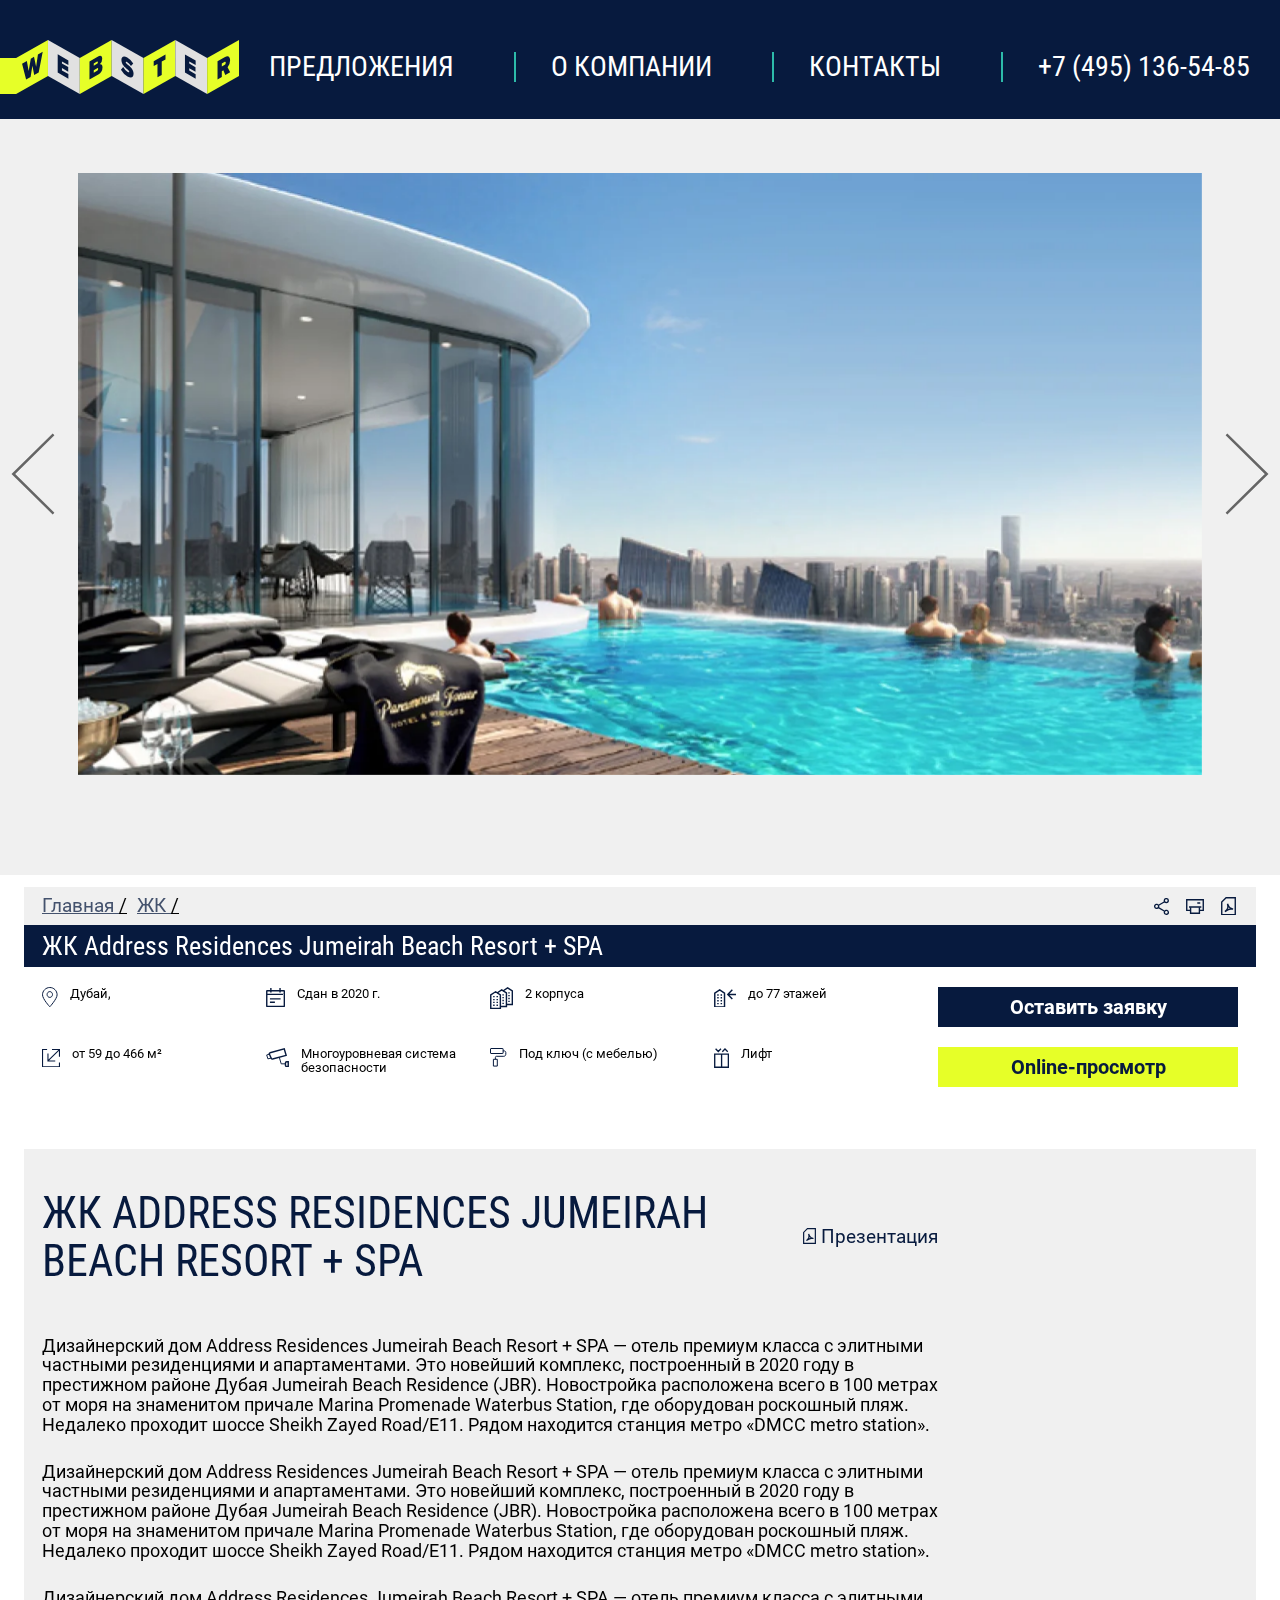
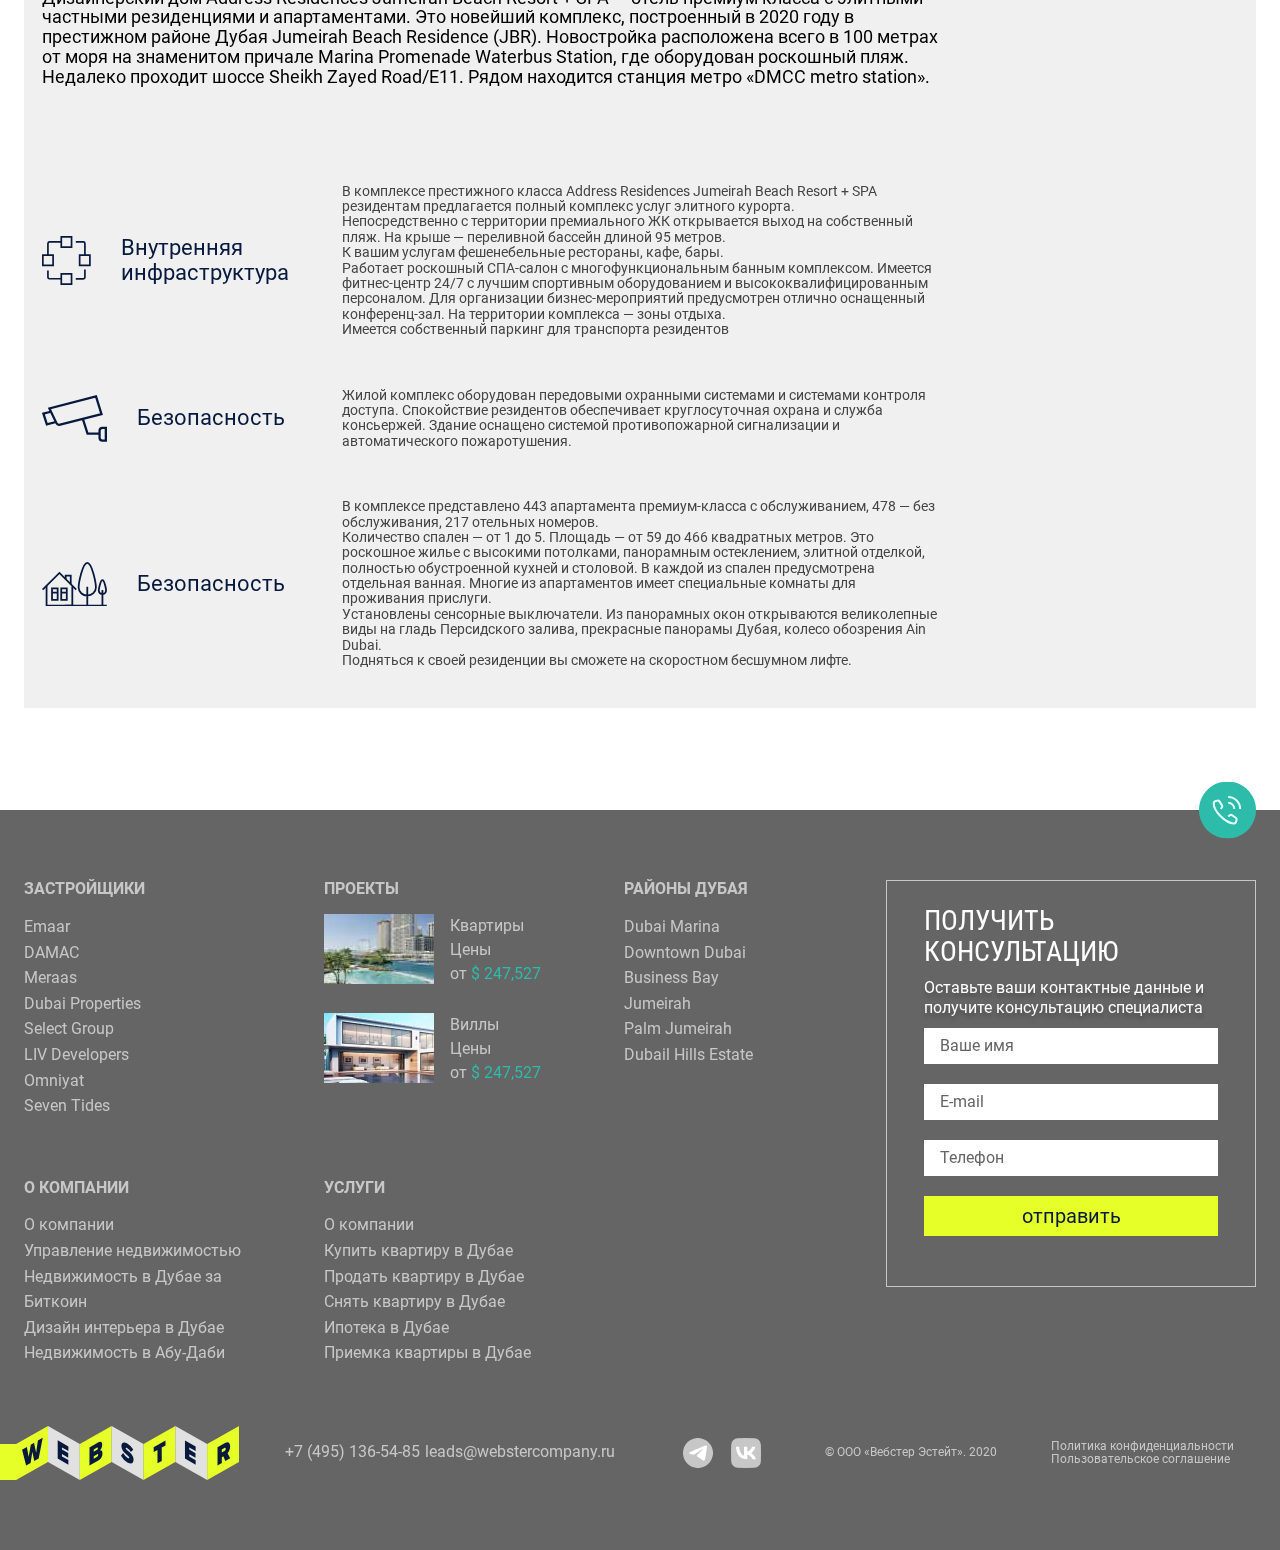
==== commit 1c1f2548: "fc" ====
--- a/project.html
+++ b/project.html
@@ -315,101 +315,138 @@
     </div>
     <div class="project">
         <div class="container">
-            <div class="project__header d-f-center">
-                <h2 class="title">
-                    ЖК Address Residences Jumeirah Beach Resort + SPA
-                </h2>
-                <a href="/uploads/project/pdf/91aca0236f316922e5377f2c811f8327.pdf" target="_blank"
-                    class="d-f-center project__header-link">
-                    <svg width="13" height="100%" viewBox="0 0 16.3 19.9" xmlns="http://www.w3.org/2000/svg">
-                        <path class="bjst0" d="M5.5.8L.8 5.5v13.7h14.7V.8z"></path>
-                        <path class="bjst1"
-                            d="M13.1 13.2l-2.6-1c-1-.6-1.9-1.5-2.4-2.6l-1-2.1.4 2.4c.2 1.5-.3 3-1.4 4.1l-1.8 1.8L7.4 14c1-.5 2-.9 3.1-1 .9 0 2.6.2 2.6.2z">
-                        </path>
-                    </svg>
-                    <span>Презентация</span>
-                </a>
-            </div>
-            <div class="project__inner">
-                <p>Дизайнерский дом Address Residences Jumeirah Beach Resort + SPA — отель премиум класса с элитными
-                    частными резиденциями и апартаментами. Это новейший комплекс, построенный в 2020 году в престижном
-                    районе Дубая Jumeirah Beach Residence (JBR). Новостройка расположена всего в 100 метрах от моря на
-                    знаменитом причале Marina Promenade Waterbus Station, где оборудован роскошный пляж. Недалеко
-                    проходит шоссе Sheikh Zayed Road/E11. Рядом находится станция метро «DMCC metro station».<br>
-                </p>
-                <p>Дизайнерский дом Address Residences Jumeirah Beach Resort + SPA — отель премиум класса с элитными
-                    частными резиденциями и апартаментами. Это новейший комплекс, построенный в 2020 году в престижном
-                    районе Дубая Jumeirah Beach Residence (JBR). Новостройка расположена всего в 100 метрах от моря на
-                    знаменитом причале Marina Promenade Waterbus Station, где оборудован роскошный пляж. Недалеко
-                    проходит шоссе Sheikh Zayed Road/E11. Рядом находится станция метро «DMCC metro station».<br>
-                </p>
-                <p>Дизайнерский дом Address Residences Jumeirah Beach Resort + SPA — отель премиум класса с элитными
-                    частными резиденциями и апартаментами. Это новейший комплекс, построенный в 2020 году в престижном
-                    районе Дубая Jumeirah Beach Residence (JBR). Новостройка расположена всего в 100 метрах от моря на
-                    знаменитом причале Marina Promenade Waterbus Station, где оборудован роскошный пляж. Недалеко
-                    проходит шоссе Sheikh Zayed Road/E11. Рядом находится станция метро «DMCC metro station».<br>
-                </p>
-            </div>
-            <div class="project__items">
-                <div class="project__item d-f-center">
-                    <div class="project__item-title d-f-center">
-                        <svg viewBox="0 0 51.8 52.1" xmlns="http://www.w3.org/2000/svg">
-                            <path class="cqst0"
-                                d="M6.3 36.7v7c0 .9.8 1.7 1.7 1.7h12.6M20.7 6.3H8.1c-1 0-1.7.7-1.8 1.7v12.5M45.6 20.4V8c0-.9-.8-1.7-1.7-1.7h-8M35.9 45.5h8c.9 0 1.7-.8 1.7-1.7v-8.3">
-                            </path>
-                            <path class="cqst0"
-                                d="M20.5.9h10.9v10.9H20.5zM20.5 40.3h10.9v10.9H20.5zM.9 20.4h10.9v10.9H.9zM40 20.4h10.9v10.9H40z">
-                            </path>
-                        </svg>
-                        <span>Внутренняя
-                            инфраструктура</span>
-                    </div>
-                    <p>В комплексе престижного класса Address Residences Jumeirah Beach Resort + SPA резидентам
-                        предлагается полный комплекс услуг элитного курорта.<br>
-                        Непосредственно с территории премиального ЖК открывается выход на собственный пляж. На крыше —
-                        переливной бассейн длиной 95 метров.<br>
-                        К вашим услугам фешенебельные рестораны, кафе, бары.<br>
-                        Работает роскошный СПА-салон с многофункциональным банным комплексом. Имеется фитнес-центр 24/7
-                        с лучшим спортивным оборудованием и высококвалифицированным персоналом. Для организации
-                        бизнес-мероприятий предусмотрен отлично оснащенный конференц-зал. На территории комплекса — зоны
-                        отдыха.<br>
-                        Имеется собственный паркинг для транспорта резидентов</p>
-                </div>
-                <div class="project__item d-f-center">
-                    <div class="project__item-title d-f-center">
-                        <svg viewBox="0 0 50.8 36.6" xmlns="http://www.w3.org/2000/svg">
-                            <path class="arst0"
-                                d="M46.5 14.9l-32.3 8.3c-1.2.3-2.5-.3-3-1.4L5.8 10.5l36.4-9.4 4.3 13.8z"></path>
-                            <path class="arst0"
-                                d="M10.9 21.1L3.8 23l-2.7-8.4 5.7-1.5M44.3 30.2h-8.7l-3.5-11M49.9 35.7h-2.6c-1.3 0-2.3-1-2.3-2.3V28c0-1.3 1-2.3 2.3-2.3h2.6v10z">
-                            </path>
-                        </svg>
-                        <span>Безопасность</span>
-                    </div>
-                    <p>Жилой комплекс оборудован передовыми охранными системами и системами контроля доступа.
-                        Спокойствие резидентов обеспечивает круглосуточная охрана и служба консьержей. Здание оснащено
-                        системой противопожарной сигнализации и автоматического пожаротушения.</p>
-                </div>
-                <div class="project__item d-f-center">
-                    <div class="project__item-title d-f-center">
-                        <svg viewBox="0 0 65.6 44.9" xmlns="http://www.w3.org/2000/svg">
-                            <path class="ccst0" d="M4.6 23.9V44h26V24.4"></path>
-                            <path class="ccst0" d="M.6 27.9l17-16.9 16.9 16.9"></path>
-                            <path class="ccst0"
-                                d="M29 22.8v-9h-5.1v3.6M37 25.8C37 21.3 40.9.9 45.7.9s8.7 20.5 8.7 24.9-3.9 8.1-8.7 8.1-8.7-3.6-8.7-8.1zM57.3 29c0-1.9 1.7-10.6 3.7-10.6s3.7 8.7 3.7 10.6c-.2 2-2 3.5-4.1 3.3-1.7-.1-3.1-1.5-3.3-3.3zM45.7 25v19.1M61 28.3v15.9M10.1 26.7h5.7v11.5h-5.7zM15.8 30.9h-5.7M19.4 26.7H25v11.5h-5.6zM25 30.9h-5.6M23.1 44h42.3">
-                            </path>
-                        </svg>
-                        <span>Безопасность</span>
-                    </div>
-                    <p>В комплексе представлено 443 апартамента премиум-класса с обслуживанием, 478 — без обслуживания,
-                        217 отельных номеров.<br>
-                        Количество спален — от 1 до 5. Площадь — от 59 до 466 квадратных метров. Это роскошное жилье с
-                        высокими потолками, панорамным остеклением, элитной отделкой, полностью обустроенной кухней и
-                        столовой. В каждой из спален предусмотрена отдельная ванная. Многие из апартаментов имеет
-                        специальные комнаты для проживания прислуги.<br>
-                        Установлены сенсорные выключатели. Из панорамных окон открываются великолепные виды на гладь
-                        Персидского залива, прекрасные панорамы Дубая, колесо обозрения Ain Dubai.<br>
-                        Подняться к своей резиденции вы сможете на скоростном бесшумном лифте<strong>.</strong></p>
+            <div class="project__body">
+                <div class="project__body-inner">
+                    <div class="project__header d-f-center">
+                        <h2 class="title">
+                            ЖК Address Residences Jumeirah Beach Resort + SPA
+                        </h2>
+                        <a href="/uploads/project/pdf/91aca0236f316922e5377f2c811f8327.pdf" target="_blank"
+                            class="d-f-center project__header-link">
+                            <svg width="13" height="100%" viewBox="0 0 16.3 19.9" xmlns="http://www.w3.org/2000/svg">
+                                <path class="bjst0" d="M5.5.8L.8 5.5v13.7h14.7V.8z"></path>
+                                <path class="bjst1"
+                                    d="M13.1 13.2l-2.6-1c-1-.6-1.9-1.5-2.4-2.6l-1-2.1.4 2.4c.2 1.5-.3 3-1.4 4.1l-1.8 1.8L7.4 14c1-.5 2-.9 3.1-1 .9 0 2.6.2 2.6.2z">
+                                </path>
+                            </svg>
+                            <span>Презентация</span>
+                        </a>
+                    </div>
+                    <div class="project__inner">
+                        <p>Дизайнерский дом Address Residences Jumeirah Beach Resort + SPA — отель премиум класса с
+                            элитными
+                            частными резиденциями и апартаментами. Это новейший комплекс, построенный в 2020 году в
+                            престижном
+                            районе Дубая Jumeirah Beach Residence (JBR). Новостройка расположена всего в 100 метрах от
+                            моря
+                            на
+                            знаменитом причале Marina Promenade Waterbus Station, где оборудован роскошный пляж.
+                            Недалеко
+                            проходит шоссе Sheikh Zayed Road/E11. Рядом находится станция метро «DMCC metro
+                            station».<br>
+                        </p>
+                        <p>Дизайнерский дом Address Residences Jumeirah Beach Resort + SPA — отель премиум класса с
+                            элитными
+                            частными резиденциями и апартаментами. Это новейший комплекс, построенный в 2020 году в
+                            престижном
+                            районе Дубая Jumeirah Beach Residence (JBR). Новостройка расположена всего в 100 метрах от
+                            моря
+                            на
+                            знаменитом причале Marina Promenade Waterbus Station, где оборудован роскошный пляж.
+                            Недалеко
+                            проходит шоссе Sheikh Zayed Road/E11. Рядом находится станция метро «DMCC metro
+                            station».<br>
+                        </p>
+                        <p>Дизайнерский дом Address Residences Jumeirah Beach Resort + SPA — отель премиум класса с
+                            элитными
+                            частными резиденциями и апартаментами. Это новейший комплекс, построенный в 2020 году в
+                            престижном
+                            районе Дубая Jumeirah Beach Residence (JBR). Новостройка расположена всего в 100 метрах от
+                            моря
+                            на
+                            знаменитом причале Marina Promenade Waterbus Station, где оборудован роскошный пляж.
+                            Недалеко
+                            проходит шоссе Sheikh Zayed Road/E11. Рядом находится станция метро «DMCC metro
+                            station».<br>
+                        </p>
+                    </div>
+                    <div class="project__items">
+                        <div class="project__item d-f-center">
+                            <div class="project__item-title d-f-center">
+                                <svg viewBox="0 0 51.8 52.1" xmlns="http://www.w3.org/2000/svg">
+                                    <path class="cqst0"
+                                        d="M6.3 36.7v7c0 .9.8 1.7 1.7 1.7h12.6M20.7 6.3H8.1c-1 0-1.7.7-1.8 1.7v12.5M45.6 20.4V8c0-.9-.8-1.7-1.7-1.7h-8M35.9 45.5h8c.9 0 1.7-.8 1.7-1.7v-8.3">
+                                    </path>
+                                    <path class="cqst0"
+                                        d="M20.5.9h10.9v10.9H20.5zM20.5 40.3h10.9v10.9H20.5zM.9 20.4h10.9v10.9H.9zM40 20.4h10.9v10.9H40z">
+                                    </path>
+                                </svg>
+                                <span>Внутренняя
+                                    инфраструктура</span>
+                            </div>
+                            <p>В комплексе престижного класса Address Residences Jumeirah Beach Resort + SPA резидентам
+                                предлагается полный комплекс услуг элитного курорта.<br>
+                                Непосредственно с территории премиального ЖК открывается выход на собственный пляж. На
+                                крыше
+                                —
+                                переливной бассейн длиной 95 метров.<br>
+                                К вашим услугам фешенебельные рестораны, кафе, бары.<br>
+                                Работает роскошный СПА-салон с многофункциональным банным комплексом. Имеется
+                                фитнес-центр
+                                24/7
+                                с лучшим спортивным оборудованием и высококвалифицированным персоналом. Для организации
+                                бизнес-мероприятий предусмотрен отлично оснащенный конференц-зал. На территории
+                                комплекса —
+                                зоны
+                                отдыха.<br>
+                                Имеется собственный паркинг для транспорта резидентов</p>
+                        </div>
+                        <div class="project__item d-f-center">
+                            <div class="project__item-title d-f-center">
+                                <svg viewBox="0 0 50.8 36.6" xmlns="http://www.w3.org/2000/svg">
+                                    <path class="arst0"
+                                        d="M46.5 14.9l-32.3 8.3c-1.2.3-2.5-.3-3-1.4L5.8 10.5l36.4-9.4 4.3 13.8z"></path>
+                                    <path class="arst0"
+                                        d="M10.9 21.1L3.8 23l-2.7-8.4 5.7-1.5M44.3 30.2h-8.7l-3.5-11M49.9 35.7h-2.6c-1.3 0-2.3-1-2.3-2.3V28c0-1.3 1-2.3 2.3-2.3h2.6v10z">
+                                    </path>
+                                </svg>
+                                <span>Безопасность</span>
+                            </div>
+                            <p>Жилой комплекс оборудован передовыми охранными системами и системами контроля доступа.
+                                Спокойствие резидентов обеспечивает круглосуточная охрана и служба консьержей. Здание
+                                оснащено
+                                системой противопожарной сигнализации и автоматического пожаротушения.</p>
+                        </div>
+                        <div class="project__item d-f-center">
+                            <div class="project__item-title d-f-center">
+                                <svg viewBox="0 0 65.6 44.9" xmlns="http://www.w3.org/2000/svg">
+                                    <path class="ccst0" d="M4.6 23.9V44h26V24.4"></path>
+                                    <path class="ccst0" d="M.6 27.9l17-16.9 16.9 16.9"></path>
+                                    <path class="ccst0"
+                                        d="M29 22.8v-9h-5.1v3.6M37 25.8C37 21.3 40.9.9 45.7.9s8.7 20.5 8.7 24.9-3.9 8.1-8.7 8.1-8.7-3.6-8.7-8.1zM57.3 29c0-1.9 1.7-10.6 3.7-10.6s3.7 8.7 3.7 10.6c-.2 2-2 3.5-4.1 3.3-1.7-.1-3.1-1.5-3.3-3.3zM45.7 25v19.1M61 28.3v15.9M10.1 26.7h5.7v11.5h-5.7zM15.8 30.9h-5.7M19.4 26.7H25v11.5h-5.6zM25 30.9h-5.6M23.1 44h42.3">
+                                    </path>
+                                </svg>
+                                <span>Безопасность</span>
+                            </div>
+                            <p>В комплексе представлено 443 апартамента премиум-класса с обслуживанием, 478 — без
+                                обслуживания,
+                                217 отельных номеров.<br>
+                                Количество спален — от 1 до 5. Площадь — от 59 до 466 квадратных метров. Это роскошное
+                                жилье
+                                с
+                                высокими потолками, панорамным остеклением, элитной отделкой, полностью обустроенной
+                                кухней
+                                и
+                                столовой. В каждой из спален предусмотрена отдельная ванная. Многие из апартаментов
+                                имеет
+                                специальные комнаты для проживания прислуги.<br>
+                                Установлены сенсорные выключатели. Из панорамных окон открываются великолепные виды на
+                                гладь
+                                Персидского залива, прекрасные панорамы Дубая, колесо обозрения Ain Dubai.<br>
+                                Подняться к своей резиденции вы сможете на скоростном бесшумном лифте<strong>.</strong>
+                            </p>
+                        </div>
+                    </div>
                 </div>
             </div>
         </div>
--- a/css/style.min.css
+++ b/css/style.min.css
@@ -1,2 +1,2 @@
-/*! modern-normalize v1.1.0 | MIT License | https://github.com/sindresorhus/modern-normalize */*,::after,::before{box-sizing:border-box}html{-moz-tab-size:4;tab-size:4}html{line-height:1.15;-webkit-text-size-adjust:100%}body{margin:0}body{font-family:system-ui,-apple-system,'Segoe UI',Roboto,Helvetica,Arial,sans-serif,'Apple Color Emoji','Segoe UI Emoji'}hr{height:0;color:inherit}abbr[title]{text-decoration:underline dotted}b,strong{font-weight:bolder}code,kbd,pre,samp{font-family:ui-monospace,SFMono-Regular,Consolas,'Liberation Mono',Menlo,monospace;font-size:1em}small{font-size:80%}sub,sup{font-size:75%;line-height:0;position:relative;vertical-align:baseline}sub{bottom:-.25em}sup{top:-.5em}table{text-indent:0;border-color:inherit}button,input,optgroup,select,textarea{font-family:inherit;font-size:100%;line-height:1.15;margin:0}button,select{text-transform:none}[type=button],[type=reset],[type=submit],button{-webkit-appearance:button}::-moz-focus-inner{border-style:none;padding:0}:-moz-focusring{outline:1px dotted ButtonText}:-moz-ui-invalid{box-shadow:none}legend{padding:0}progress{vertical-align:baseline}::-webkit-inner-spin-button,::-webkit-outer-spin-button{height:auto}[type=search]{-webkit-appearance:textfield;outline-offset:-2px}::-webkit-search-decoration{-webkit-appearance:none}::-webkit-file-upload-button{-webkit-appearance:button;font:inherit}summary{display:list-item}@font-face{font-family:Roboto;font-weight:400;font-style:normal;font-display:swap;src:local("Roboto Regular"),local("Roboto-Regular"),url(../fonts/Roboto/Roboto-Regular.ttf) format("truetype")}@font-face{font-family:'Roboto Condensed';font-weight:400;font-style:normal;font-display:swap;src:local("Roboto Condensed Regular"),local("RobotoCondensed-Regular"),url(../fonts/Roboto_Condensed/RobotoCondensed-Regular.ttf) format("truetype")}@font-face{font-family:'Roboto Condensed';font-weight:500;font-style:normal;font-display:swap;src:local("Roboto Condensed Medium"),local("RobotoCondensed-Medium"),url(../fonts/Roboto_Condensed/RobotoCondensed-Medium.ttf) format("truetype")}@font-face{font-family:Roboto;font-weight:500;font-style:normal;font-display:swap;src:local("Roboto Medium"),local("Roboto-Medium"),url(../fonts/Roboto/Roboto-Medium.ttf) format("truetype")}@font-face{font-family:Roboto;font-weight:700;font-style:normal;font-display:swap;src:local("Roboto Bold"),local("Roboto-Bold"),url(../fonts/Roboto/Roboto-Bold.ttf) format("truetype")}@font-face{font-family:'Roboto Condensed';font-weight:700;font-style:normal;font-display:swap;src:local("Roboto Condensed Bold"),local("RobotoCondensed-Bold"),url(../fonts/Roboto_Condensed/RobotoCondensed-Bold.ttf) format("truetype")}:root{--swiper-pagination-bullet-size:10px;--swiper-pagination-bullet-width:10px;--swiper-pagination-bullet-height:10px;--swiper-pagination-bullet-horizontal-gap:10.5px;--swiper-pagination-color:#2dbbaa;--swiper-pagination-bullet-inactive-color:#c7c7c7;--swiper-pagination-bullet-inactive-opacity:1}html{line-height:1.1;text-rendering:optimizeLegibility;scroll-behavior:smooth}body{font-family:Roboto,sans-serif;font-weight:400;font-size:19px;color:#000;-webkit-backface-visibility:hidden;backface-visibility:hidden;-webkit-tap-highlight-color:transparent;-webkit-touch-callout:none;-webkit-font-smoothing:antialiased;-moz-osx-font-smoothing:grayscale;position:relative}@-webkit-keyframes fadeIn{100%{opacity:1}}@keyframes fadeIn{100%{opacity:1}}ul{margin:0;padding:0;list-style:none}img,svg{vertical-align:middle}img{border:none}svg:not(:root){overflow:hidden}button,input,optgroup,select,textarea{font-family:inherit;font-size:100%;line-height:1.1;margin:0}a{text-decoration:none}button,input{overflow:visible}input:-webkit-autofill,input:-webkit-autofill:active,input:-webkit-autofill:focus,input:-webkit-autofill:hover{font-size:inherit;-webkit-box-shadow:0 0 0 40px #fff inset;box-shadow:0 0 0 40px #fff inset}button,select{text-transform:none}[type=button],[type=reset],[type=submit],button{-webkit-appearance:button}h1,h2,h3,h4,h5,h6{font-family:inherit;margin:0}p{margin:0}.img-fluid{width:100%;height:auto;max-width:100%}.container{width:100%;margin:0 auto;padding:0 24px;max-width:1222px}@media screen and (min-width:1224px){.container{max-width:1336px}}@media screen and (min-width:1899px){.container{max-width:1594px}}.ff-2{font-family:"Roboto Condensed",sans-serif}.title{font-size:44px;font-family:"Roboto Condensed",sans-serif;text-transform:uppercase;font-weight:400;color:#071a3e}@media screen and (max-width:1023px){.title{font-size:34px}}.title__decor{color:#2dbbaa;font-weight:700}.title--sec{font-size:34px}@media screen and (max-width:1023px){.title--sec{font-size:28px}}.d-f-center{display:-webkit-box;display:-webkit-flex;display:-ms-flexbox;display:flex;-webkit-box-align:center;-webkit-align-items:center;-ms-flex-align:center;align-items:center;-webkit-box-pack:start;-webkit-justify-content:flex-start;-ms-flex-pack:start;justify-content:flex-start}.column{-webkit-box-orient:vertical;-webkit-box-direction:normal;-webkit-flex-direction:column;-ms-flex-direction:column;flex-direction:column}.align-start{-webkit-box-align:start;-webkit-align-items:flex-start;-ms-flex-align:start;align-items:flex-start}.d-none{display:none!important}.swiper-pagination{position:static;bottom:0}.arrow{-webkit-transform-origin:center;-ms-transform-origin:center;transform-origin:center;stroke:#656565;-webkit-transition:stroke .3s ease;-o-transition:stroke .3s ease;transition:stroke .3s ease;cursor:pointer}.arrow--right{-webkit-transform:rotate(180deg);-ms-transform:rotate(180deg);transform:rotate(180deg)}.arrow[data-hover],.arrow[data-touch]{stroke:#2dbbaa}.base-input{width:100%;font-size:16px;background-color:#fff;border:0;border-radius:0;outline:0;white-space:nowrap;-webkit-appearance:none;-moz-appearance:none;appearance:none;padding:0 16px;font-weight:400;line-height:36px;color:#071a3e;height:36px;min-height:36px;display:block}.base-input::-webkit-input-placeholder{color:#656565}.base-input::-moz-placeholder{color:#656565}.base-input:-ms-input-placeholder{color:#656565}.base-input::-ms-input-placeholder{color:#656565}.base-input::placeholder{color:#656565}.base-input:focus::-webkit-input-placeholder{color:rgba(101,101,101,.6)}.base-input:focus::-moz-placeholder{color:rgba(101,101,101,.6)}.base-input:focus:-ms-input-placeholder{color:rgba(101,101,101,.6)}.base-input:focus::-ms-input-placeholder{color:rgba(101,101,101,.6)}.base-input:focus::placeholder{color:rgba(101,101,101,.6)}.btn{padding:10px;display:-webkit-box;display:-webkit-flex;display:-ms-flexbox;display:flex;-webkit-box-align:center;-webkit-align-items:center;-ms-flex-align:center;align-items:center;-webkit-box-pack:center;-webkit-justify-content:center;-ms-flex-pack:center;justify-content:center;cursor:pointer;font-weight:400;font-size:20px;text-transform:lowercase;line-height:1;color:#071a3e;background-color:#e6ff28;-webkit-user-select:none;-moz-user-select:none;-ms-user-select:none;user-select:none;outline:0;border:0;border-radius:0;-webkit-transition:all .25s ease;-o-transition:all .25s ease;transition:all .25s ease}.btn--disabled,.btn[data-hover],.btn[data-touch]{background-color:#daea61}.btn--disabled{opacity:.9;pointer-events:none}@media screen and (max-width:1120px){.header-page .header__item::before{left:-12px!important}}.header{position:absolute;top:0;left:0;z-index:99;width:100%}.header-page{background-color:#071a3e}.header-page .header__item{color:#fff;position:relative}@media screen and (max-width:1023px){.header-page .header__item{color:#c7c7c7}}.header-page .header__item::before{content:'';position:absolute;top:0;left:-37px;width:2px;height:100%;background-color:#2dbbaa}.header-page .header__item:first-child::before{content:none}.header-page .header__inner{padding:40px 0 25px}@media screen and (max-width:1023px){.header{position:fixed;width:100%}}.header__inner{padding-top:50px;width:100%}@media screen and (max-width:1023px){.header__inner{padding:0!important;display:-webkit-box;display:-webkit-flex;display:-ms-flexbox;display:flex;-webkit-box-orient:vertical;-webkit-box-direction:normal;-webkit-flex-direction:column;-ms-flex-direction:column;flex-direction:column;-webkit-box-align:start;-webkit-align-items:flex-start;-ms-flex-align:start;align-items:flex-start}}@media screen and (max-width:1023px){.header__top{display:-webkit-box;display:-webkit-flex;display:-ms-flexbox;display:flex;-webkit-box-align:center;-webkit-align-items:center;-ms-flex-align:center;align-items:center;-webkit-box-pack:justify;-webkit-justify-content:space-between;-ms-flex-pack:justify;justify-content:space-between;padding:12px 0;width:100%;background-color:#071a3e}}.header__logo{width:100%;-webkit-box-flex:1;-webkit-flex:1 1 100%;-ms-flex:1 1 100%;flex:1 1 100%;max-width:219px;-webkit-user-select:none;-moz-user-select:none;-ms-user-select:none;user-select:none}.header__logo img{pointer-events:none}@media screen and (min-width:1224px){.header__logo{max-width:239px}}@media screen and (max-width:1023px){.header__logo img{max-width:196px}}.header__nav{-webkit-box-flex:1;-webkit-flex:1 1 auto;-ms-flex:1 1 auto;flex:1 1 auto;display:-webkit-box;display:-webkit-flex;display:-ms-flexbox;display:flex;-webkit-box-align:center;-webkit-align-items:center;-ms-flex-align:center;align-items:center;-webkit-box-pack:justify;-webkit-justify-content:space-between;-ms-flex-pack:justify;justify-content:space-between;margin:0 auto}@media screen and (min-width:1899px){.header__nav{max-width:1280px;padding:0 100px}}@media screen and (max-width:1898px){.header__nav{max-width:1150px;padding:0 30px}}@media screen and (max-width:1023px){.header__nav{-webkit-box-orient:vertical;-webkit-box-direction:normal;-webkit-flex-direction:column;-ms-flex-direction:column;flex-direction:column;-webkit-box-align:start;-webkit-align-items:flex-start;-ms-flex-align:start;align-items:flex-start;margin:0;padding:0;padding:0;width:100%;background-color:#071a3e;height:500px;-webkit-box-pack:start;-webkit-justify-content:flex-start;-ms-flex-pack:start;justify-content:flex-start;max-height:0;pointer-events:none;-webkit-transition:max-height .25s ease .15s;-o-transition:max-height .25s ease .15s;transition:max-height .25s ease .15s}}.header__item{text-transform:uppercase;font-family:"Roboto Condensed",sans-serif;line-height:1.1;color:#071a3e;-webkit-transition:color .25s ease;-o-transition:color .25s ease;transition:color .25s ease;margin-right:5px;-webkit-user-select:none;-moz-user-select:none;-ms-user-select:none;user-select:none;font-size:28px}.header__item:last-child{margin-right:0}@media screen and (min-width:1224px){.header__item{margin-right:13px}}.header__item[data-hover],.header__item[data-touch]{color:#2dbbaa}@media screen and (max-width:1023px){.header__item{color:#c7c7c7;line-height:2.7;font-size:34px;margin:0;padding:0 22px;opacity:0;-webkit-transition:opacity .15s linear 0s;-o-transition:opacity .15s linear 0s;transition:opacity .15s linear 0s}.header__item:first-child{margin-top:65px}.header__item:last-child{margin-bottom:65px}}.header__btns{display:none}@media screen and (max-width:1023px){.header__btns{display:-webkit-box;display:-webkit-flex;display:-ms-flexbox;display:flex;-webkit-box-align:center;-webkit-align-items:center;-ms-flex-align:center;align-items:center;-webkit-box-pack:center;-webkit-justify-content:center;-ms-flex-pack:center;justify-content:center;position:relative;width:70px;height:30px;cursor:pointer;padding:0 20px}.header__btns[data-hover] svg,.header__btns[data-touch] svg{fill:#ff0}}.header__burger,.header__close{position:absolute;top:50%;left:50%;-webkit-transform-origin:center;-ms-transform-origin:center;transform-origin:center;width:30px;-webkit-transition:-webkit-transform 0s ease;transition:-webkit-transform 0s ease;-o-transition:transform 0s ease;transition:transform 0s ease;transition:transform 0s ease,-webkit-transform 0s ease}.header__burger svg,.header__close svg{-webkit-transition:fill .25s ease;-o-transition:fill .25s ease;transition:fill .25s ease}.header__burger{-webkit-transition:-webkit-transform .25s ease;transition:-webkit-transform .25s ease;-o-transition:transform .25s ease;transition:transform .25s ease;transition:transform .25s ease,-webkit-transform .25s ease;-webkit-transform:translate(-50%,-50%) scale(1);-ms-transform:translate(-50%,-50%) scale(1);transform:translate(-50%,-50%) scale(1)}.header__close{-webkit-transform:translate(-50%,-50%) scale(0);-ms-transform:translate(-50%,-50%) scale(0);transform:translate(-50%,-50%) scale(0)}@media screen and (max-width:1023px){.header__item::before{content:none!important}.header--active .header__close{-webkit-transition:-webkit-transform .25s ease;transition:-webkit-transform .25s ease;-o-transition:transform .25s ease;transition:transform .25s ease;transition:transform .25s ease,-webkit-transform .25s ease;-webkit-transform:translate(-50%,-50%) scale(1);-ms-transform:translate(-50%,-50%) scale(1);transform:translate(-50%,-50%) scale(1)}.header--active .header__burger{-webkit-transform:translate(-50%,-50%) scale(0);-ms-transform:translate(-50%,-50%) scale(0);transform:translate(-50%,-50%) scale(0)}.header--active .header__nav{overflow:auto;pointer-events:all;max-height:500px;-webkit-transition:max-height .25s linear 0s;-o-transition:max-height .25s linear 0s;transition:max-height .25s linear 0s}.header--active .header__item{opacity:1;-webkit-transition:opacity .15s linear .25s;-o-transition:opacity .15s linear .25s;transition:opacity .15s linear .25s}}.header--disable{pointer-events:none}.header--disable .header__nav{overflow:hidden}.intro{min-height:calc(var(--vh,1vh) * 100);position:relative;display:-webkit-box;display:-webkit-flex;display:-ms-flexbox;display:flex;-webkit-box-align:end;-webkit-align-items:flex-end;-ms-flex-align:end;align-items:flex-end;-webkit-box-pack:start;-webkit-justify-content:flex-start;-ms-flex-pack:start;justify-content:flex-start;padding-top:200px;-webkit-transition:height 2s linear;-o-transition:height 2s linear;transition:height 2s linear}.intro__bg{position:absolute;top:0;left:0;width:100%;height:100%;-o-object-fit:cover;object-fit:cover;-o-object-position:top center;object-position:top center;z-index:0;background-color:#c3d6d4;pointer-events:none;-webkit-user-select:none;-moz-user-select:none;-ms-user-select:none;user-select:none}@media screen and (max-width:767px){.intro__bg{-o-object-position:46% 0;object-position:46% 0}}.intro__inner{display:-webkit-box;display:-webkit-flex;display:-ms-flexbox;display:flex;-webkit-box-orient:horizontal;-webkit-box-direction:normal;-webkit-flex-direction:row;-ms-flex-direction:row;flex-direction:row;-webkit-box-align:stretch;-webkit-align-items:stretch;-ms-flex-align:stretch;align-items:stretch;padding-bottom:119px;position:relative;z-index:1;max-width:1305px;overflow:hidden;-webkit-box-flex:0;-webkit-flex:0 0 100%;-ms-flex:0 0 100%;flex:0 0 100%;padding-left:317px}@media screen and (min-width:1899px){.intro__inner{max-width:1600px}}.intro__inner-item{height:237px}.intro__inner::after{content:'';position:absolute;top:0;left:105px;background-image:url(../img/w.svg);background-repeat:no-repeat;background-position:top right;background-size:contain;width:212px;height:100%}@media screen and (max-width:1023px){.intro__inner::after{left:54px}}@media screen and (max-width:767px){.intro__inner::after{display:none;content:none}}.intro__inner::before{content:'';position:absolute;bottom:0;left:0;background-color:#e6ff28;width:105px;height:237.5px}@media screen and (max-width:1023px){.intro__inner::before{width:61px;height:230.5px}}@media screen and (max-width:767px){.intro__inner::before{width:55px;height:224px;-webkit-transform:skewY(-27deg);-ms-transform:skewY(-27deg);transform:skewY(-27deg);bottom:101px}}@media screen and (max-width:1023px){.intro__inner{padding-bottom:115px;padding-left:265.4px}.intro__inner-item{height:230px}}@media screen and (max-width:767px){.intro__inner{-webkit-box-orient:vertical;-webkit-box-direction:normal;-webkit-flex-direction:column;-ms-flex-direction:column;flex-direction:column;padding-left:55px}.intro__inner-item{height:auto}}.intro__title{-webkit-box-flex:0;-webkit-flex:0 1 100%;-ms-flex:0 1 100%;flex:0 1 100%;padding:0 27px;background-color:#fff;font-size:44px;font-weight:500;color:#071a3e;text-transform:uppercase;line-height:1.12;max-width:73%;position:relative;-webkit-box-align:start;-webkit-align-items:flex-start;-ms-flex-align:start;align-items:flex-start;-webkit-box-pack:center;-webkit-justify-content:center;-ms-flex-pack:center;justify-content:center}@media screen and (min-width:1224px){.intro__title{font-size:56px}}.intro__title span{text-transform:lowercase;font-weight:400;font-size:30px;line-height:1.17;margin-top:9px}@media screen and (min-width:1224px){.intro__title span{font-size:32px}}@media screen and (max-width:1023px){.intro__title{font-size:35px}.intro__title span{font-size:18px}}@media screen and (max-width:767px){.intro__title{max-width:100%;height:180px;padding:0 16px;-webkit-flex-basis:auto;-ms-flex-preferred-size:auto;flex-basis:auto}.intro__title span{margin-top:2px}}.intro__sub-title{-webkit-box-flex:1;-webkit-flex:1 1 auto;-ms-flex:1 1 auto;flex:1 1 auto;padding:0 35px;background-color:#2dbbaa;color:#071a3e;font-size:30px;text-transform:none}@media screen and (min-width:1224px){.intro__sub-title{padding:0 48px}}@media screen and (max-width:1023px){.intro__sub-title{font-size:20px}.intro__sub-title br{display:none}}@media screen and (max-width:767px){.intro__sub-title{font-size:16px;height:44px;padding:0 16px}}@media screen and (max-width:560px){.intro__sub-title{font-size:15px;padding-right:10px}}.catalog{padding-top:65px;padding-bottom:25px;color:#071a3e;position:relative}@media screen and (max-width:1223px){.catalog .container{padding-right:0}}@media screen and (max-width:1023px){.catalog{padding-bottom:0}.catalog .container{padding:0}}.catalog::after{content:'';position:absolute;height:100%;right:0;top:0;width:49%;background-color:#c7c7c7;z-index:0}@media screen and (max-width:1023px){.catalog::after{content:none;display:none}}.catalog__inner{display:-webkit-box;display:-webkit-flex;display:-ms-flexbox;display:flex;-webkit-box-align:start;-webkit-align-items:flex-start;-ms-flex-align:start;align-items:flex-start;-webkit-box-pack:justify;-webkit-justify-content:space-between;-ms-flex-pack:justify;justify-content:space-between;position:relative;z-index:1}@media screen and (max-width:1023px){.catalog__inner{-webkit-box-orient:vertical;-webkit-box-direction:normal;-webkit-flex-direction:column;-ms-flex-direction:column;flex-direction:column;-webkit-box-align:center;-webkit-align-items:center;-ms-flex-align:center;align-items:center}}.catalog__text{max-width:39%;-webkit-box-flex:0;-webkit-flex:0 0 100%;-ms-flex:0 0 100%;flex:0 0 100%}.catalog__text-btn{margin-bottom:40px;width:100%}@media screen and (min-width:1899px){.catalog__text-btn{max-width:92%}}@media screen and (max-width:1223px){.catalog__text-btn{max-width:300px}}@media screen and (max-width:1023px){.catalog__text-btn{-webkit-box-ordinal-group:4;-webkit-order:3;-ms-flex-order:3;order:3;max-width:100%;margin-top:25px}}@media screen and (min-width:1899px){.catalog__text-header{max-width:90%}}@media screen and (max-width:1223px){.catalog__text{max-width:44%}}@media screen and (max-width:1023px){.catalog__text{width:100%;max-width:100%;padding:0 24px;display:-webkit-box;display:-webkit-flex;display:-ms-flexbox;display:flex;-webkit-box-orient:vertical;-webkit-box-direction:normal;-webkit-flex-direction:column;-ms-flex-direction:column;flex-direction:column;-webkit-box-align:start;-webkit-align-items:flex-start;-ms-flex-align:start;align-items:flex-start}}.catalog__text .title{margin-bottom:40px}@media screen and (max-width:1023px){.catalog__text .title{margin-bottom:25px}}.catalog__items{display:-webkit-box;display:-webkit-flex;display:-ms-flexbox;display:flex;-webkit-flex-wrap:wrap;-ms-flex-wrap:wrap;flex-wrap:wrap;-webkit-box-align:stretch;-webkit-align-items:stretch;-ms-flex-align:stretch;align-items:stretch;-webkit-box-pack:justify;-webkit-justify-content:space-between;-ms-flex-pack:justify;justify-content:space-between;margin:0 -15px;width:100%}@media screen and (max-width:767px){.catalog__items{margin:0}}.catalog__item{-webkit-box-flex:0;-webkit-flex:0 0 35%;-ms-flex:0 0 35%;flex:0 0 35%;padding:7px;font-size:20px}@media screen and (max-width:1223px){.catalog__item{-webkit-box-flex:0;-webkit-flex:0 0 50%;-ms-flex:0 0 50%;flex:0 0 50%}}@media screen and (max-width:767px){.catalog__item{max-width:calc(50% - 30px);padding:0 0 15px 0;font-size:16px}}.catalog__item-title{font-size:50px;font-weight:500;margin-bottom:5px}@media screen and (max-width:767px){.catalog__item-title{font-size:46px}}.catalog__item-text span{font-weight:700}@media screen and (max-width:767px){.catalog__item-text{font-size:16px}}.catalog__content{max-width:45%;-webkit-box-flex:0;-webkit-flex:0 0 100%;-ms-flex:0 0 100%;flex:0 0 100%;display:-webkit-box;display:-webkit-flex;display:-ms-flexbox;display:flex;-webkit-box-orient:vertical;-webkit-box-direction:normal;-webkit-flex-direction:column;-ms-flex-direction:column;flex-direction:column;-webkit-box-align:end;-webkit-align-items:flex-end;-ms-flex-align:end;align-items:flex-end}@media screen and (max-width:1223px){.catalog__content{max-width:50%}}@media screen and (max-width:1023px){.catalog__content{max-width:100%;width:100%;background-color:#c7c7c7}}.catalog__content-text{margin-left:auto;margin-bottom:60px;font-size:14px;max-width:345px}.catalog__content-text span{font-weight:700}@media screen and (max-width:1023px){.catalog__content-text{margin:0;margin-right:auto;padding:30px 24px;max-width:calc(345px + 48px)}}.catalog__content-media{min-width:128%;position:relative}@media screen and (max-width:1223px){.catalog__content-media{min-width:108%}}@media screen and (max-width:1023px){.catalog__content-media{-webkit-box-ordinal-group:0;-webkit-order:-1;-ms-flex-order:-1;order:-1;min-width:100%}}.catalog__content-img{min-height:407px;width:auto;-o-object-fit:cover;object-fit:cover;max-width:100%;min-width:100%;-o-object-position:center right;object-position:center right;pointer-events:none;-webkit-user-select:none;-moz-user-select:none;-ms-user-select:none;user-select:none}@media screen and (max-width:1023px){.catalog__content-img{min-height:363px;-o-object-position:83% center;object-position:83% center}}.catalog__content-logo{position:absolute;pointer-events:none;-webkit-user-select:none;-moz-user-select:none;-ms-user-select:none;user-select:none;top:30px;left:0;max-width:168px}.catalog__content-info{background-color:#071a3e;color:#c7c7c7;text-transform:uppercase;font-size:17px;position:absolute;width:calc(100% - 34px);top:calc(50% + 34px);left:0;-webkit-transform:translateY(-50%);-ms-transform:translateY(-50%);transform:translateY(-50%);margin-left:34px;padding:23px 20px}.catalog__content-info::after{content:'';position:absolute;top:0;left:-34px;width:34px;height:100%;background-color:#2dbbaa;-webkit-transform:skewY(-35deg);-ms-transform:skewY(-35deg);transform:skewY(-35deg);-webkit-transform-origin:100% 0;-ms-transform-origin:100% 0;transform-origin:100% 0}.catalog__content-title{font-size:38px;text-transform:uppercase;margin-bottom:5px}.catalog__links{-webkit-box-align:stretch;-webkit-align-items:stretch;-ms-flex-align:stretch;align-items:stretch;-webkit-box-pack:justify;-webkit-justify-content:space-between;-ms-flex-pack:justify;justify-content:space-between;margin-top:37px;padding:0 15px}@media screen and (max-width:1023px){.catalog__links{-webkit-flex-wrap:wrap;-ms-flex-wrap:wrap;flex-wrap:wrap;margin-right:auto;padding-bottom:12px;width:100%;max-width:700px}}.catalog__link{color:#071a3e;font-size:13px;display:-webkit-box;display:-webkit-flex;display:-ms-flexbox;display:flex;-webkit-box-align:start;-webkit-align-items:flex-start;-ms-flex-align:start;align-items:flex-start;max-width:18%;-webkit-box-flex:0;-webkit-flex:0 0 100%;-ms-flex:0 0 100%;flex:0 0 100%}@media screen and (max-width:1223px){.catalog__link{max-width:24.5%}}@media screen and (max-width:1023px){.catalog__link{padding-right:28px;padding-bottom:28px;max-width:50%}.catalog__link-text{max-width:120px}}.catalog__link-count{font-weight:500;font-size:18px;-webkit-box-flex:0;-webkit-flex:0 0 25%;-ms-flex:0 0 25%;flex:0 0 25%;min-width:35px;-webkit-transition:all .25s ease;-o-transition:all .25s ease;transition:all .25s ease;-webkit-transform-origin:top left;-ms-transform-origin:top left;transform-origin:top left}.catalog__link[data-hover] .catalog__link-count,.catalog__link[data-touch] .catalog__link-count{color:#2dbbaa;-webkit-transform:scale(1.25);-ms-transform:scale(1.25);transform:scale(1.25)}.invest{padding:65px 0}.invest__header{margin-bottom:55px}@media screen and (max-width:1223px){.invest__header{margin-bottom:25px}}@media screen and (max-width:767px){.invest__header{font-size:17px}}.invest__header .title{margin-bottom:36px}@media screen and (max-width:1223px){.invest__header .title{margin-bottom:16px}}.invest__slider{-webkit-user-select:none;-moz-user-select:none;-ms-user-select:none;user-select:none}.invest__item{height:587px;width:100%;background-color:#e8e8e8;display:-webkit-inline-box;display:-webkit-inline-flex;display:-ms-inline-flexbox;display:inline-flex;-webkit-box-orient:vertical;-webkit-box-direction:normal;-webkit-flex-direction:column;-ms-flex-direction:column;flex-direction:column;-webkit-user-select:none;-moz-user-select:none;-ms-user-select:none;user-select:none;color:#000}.invest__item .invest__title{-webkit-transition:color .25s ease;-o-transition:color .25s ease;transition:color .25s ease}.invest__item[data-hover] .invest__title,.invest__item[data-touch] .invest__title{color:#2dbbaa}@media screen and (min-width:1224px){.invest__item{max-width:490px}}.invest__item-text{padding:0 30px;height:100%;display:-webkit-box;display:-webkit-flex;display:-ms-flexbox;display:flex;-webkit-box-orient:vertical;-webkit-box-direction:normal;-webkit-flex-direction:column;-ms-flex-direction:column;flex-direction:column;-webkit-box-pack:center;-webkit-justify-content:center;-ms-flex-pack:center;justify-content:center}@media screen and (max-width:767px){.invest__item-text{padding:0 20px}}.invest__img{height:370px;width:100%;-o-object-fit:cover;object-fit:cover;-o-object-position:center;object-position:center}.invest__price{font-size:24px;color:#2dbbaa;line-height:48px}.invest__text{font-size:17px;max-width:306px;max-height:57px;overflow:hidden}.invest__pagination{padding-top:50px}@media screen and (max-width:1023px){.invest__pagination{padding-top:25px}}.suggest{padding:50px 0 100px;background-color:#c7c7c7}.suggest .swiper-slide{color:#000}@media screen and (max-width:1023px){.suggest{padding:40px 0}.suggest .container{padding:0}}.suggest__title{margin-bottom:36px}@media screen and (max-width:1440px){.suggest__title{padding-left:54px}}@media screen and (max-width:1023px){.suggest__title{padding:0 24px;margin-bottom:20px}}.suggest__img{height:602px;width:100%;-o-object-fit:cover;object-fit:cover;-o-object-position:center;object-position:center;max-height:calc(var(--vh,1vh) * 100)}@media screen and (max-width:1023px){.suggest__img{height:560px}}@media screen and (max-width:767px){.suggest__img{height:360px}}.suggest__inner{position:relative}@media screen and (max-width:1440px){.suggest__inner{padding:0 54px}}@media screen and (max-width:1023px){.suggest__inner{padding:0}}.suggest__next,.suggest__prev{position:absolute;top:50%;-webkit-transform:translateY(-50%);-ms-transform:translateY(-50%);transform:translateY(-50%);z-index:2;display:-webkit-inline-box;display:-webkit-inline-flex;display:-ms-inline-flexbox;display:inline-flex;-webkit-box-align:center;-webkit-align-items:center;-ms-flex-align:center;align-items:center;-webkit-box-pack:center;-webkit-justify-content:center;-ms-flex-pack:center;justify-content:center}.suggest__next svg,.suggest__prev svg{width:44px;height:auto}@media screen and (max-width:1023px){.suggest__next,.suggest__prev{display:none}}.suggest__prev{-webkit-transform:translate(-130%,-50%);-ms-transform:translate(-130%,-50%);transform:translate(-130%,-50%);left:0}@media screen and (max-width:1440px){.suggest__prev{-webkit-transform:translate(-30%,-50%);-ms-transform:translate(-30%,-50%);transform:translate(-30%,-50%)}}.suggest__next{-webkit-transform:translate(130%,-50%);-ms-transform:translate(130%,-50%);transform:translate(130%,-50%);right:0}@media screen and (max-width:1440px){.suggest__next{-webkit-transform:translate(30%,-50%);-ms-transform:translate(30%,-50%);transform:translate(30%,-50%)}}.suggest__pagination{display:none}@media screen and (max-width:1023px){.suggest__pagination{display:block;padding-top:35px}}.suggest__pagination .swiper-pagination-bullet{background:#fff}.suggest__pagination .swiper-pagination-bullet-active{background:#2dbbaa}.suggest__info{background-color:#fff;padding:30px 40px;-webkit-box-pack:justify;-webkit-justify-content:space-between;-ms-flex-pack:justify;justify-content:space-between}.suggest__info-title span{font-size:20px;display:-webkit-box;display:-webkit-flex;display:-ms-flexbox;display:flex;-webkit-box-align:end;-webkit-align-items:flex-end;-ms-flex-align:end;align-items:flex-end}.suggest__info-title svg{min-width:27px;margin-right:12px;height:auto}.suggest__info-title .title{margin-bottom:20px}.suggest__info-year{font-size:17px;text-transform:uppercase;display:-webkit-box;display:-webkit-flex;display:-ms-flexbox;display:flex;-webkit-box-align:start;-webkit-align-items:flex-start;-ms-flex-align:start;align-items:flex-start;-webkit-box-pack:start;-webkit-justify-content:flex-start;-ms-flex-pack:start;justify-content:flex-start;-webkit-box-orient:vertical;-webkit-box-direction:normal;-webkit-flex-direction:column;-ms-flex-direction:column;flex-direction:column;padding:15px 20px;min-width:150px;position:relative}.suggest__info-year span{color:#071a3e;font-size:32px;padding-top:3px}.suggest__info-year::after{content:'';position:absolute;top:0;left:0;width:2px;background-color:#c7c7c7;height:100%}.suggest__info-btns{margin-left:auto}.suggest__info-btn{-webkit-user-select:none;-moz-user-select:none;-ms-user-select:none;user-select:none;border:2px solid #2dbbaa;color:#2dbbaa;padding:8.5px 14px;text-transform:uppercase;font-size:17px}.suggest__info-btn:first-child{margin-bottom:6px}@media screen and (max-width:1023px){.suggest__info{-webkit-box-orient:vertical;-webkit-box-direction:normal;-webkit-flex-direction:column;-ms-flex-direction:column;flex-direction:column;-webkit-box-align:start;-webkit-align-items:flex-start;-ms-flex-align:start;align-items:flex-start;padding:20px 15px}.suggest__info-content{width:100%}.suggest__info-title{padding-bottom:20px}.suggest__info-title svg{min-width:23px}.suggest__info-year{font-size:15px}.suggest__info-year span{font-size:28px}.suggest__info-btn{font-size:15px}}.about{overflow:hidden;padding-top:200px;position:relative}@media screen and (max-width:767px){.about{padding-top:70px}}.about__header{display:-webkit-box;display:-webkit-flex;display:-ms-flexbox;display:flex;-webkit-box-align:start;-webkit-align-items:flex-start;-ms-flex-align:start;align-items:flex-start}.about__w{height:357px;min-width:213px;position:relative;display:-webkit-inline-box;display:-webkit-inline-flex;display:-ms-inline-flexbox;display:inline-flex;font-size:0;margin-left:150px}@media screen and (min-width:1899px){.about__w{margin-left:188px}}.about__w::after{content:'';position:absolute;top:0;left:0;background-image:url(../img/w.svg);background-repeat:no-repeat;background-position:top left;background-size:contain;width:100%;height:100%;z-index:2}.about__w::before{content:'';position:absolute;height:66.7%;width:150px;bottom:0;left:-150px;z-index:1;background-color:#e4e4e4}@media screen and (min-width:1899px){.about__w::before{width:188px;left:-188px}}@media screen and (max-width:1223px){.about__w{margin-left:55px}.about__w::before{width:55px;left:-55px}}@media screen and (max-width:767px){.about__w{margin-left:25px;height:120px;min-width:72px}.about__w::before{width:25px;left:-25px}}.about__title{height:238px;min-width:430px;background-color:#e4e4e4;-webkit-box-pack:center;-webkit-justify-content:center;-ms-flex-pack:center;justify-content:center}@media screen and (max-width:767px){.about__title{height:80px;min-width:240px}}.about__images{height:238px;-webkit-box-flex:1;-webkit-flex:1 1 auto;-ms-flex:1 1 auto;flex:1 1 auto;position:relative;display:-webkit-box;display:-webkit-flex;display:-ms-flexbox;display:flex;-webkit-box-align:center;-webkit-align-items:center;-ms-flex-align:center;align-items:center;-webkit-flex-wrap:nowrap;-ms-flex-wrap:nowrap;flex-wrap:nowrap}.about__images::after{width:230px;height:100%;content:'';position:absolute;top:0;left:0;background-color:#2dbbaa;-webkit-transform:skewY(32deg);-ms-transform:skewY(32deg);transform:skewY(32deg);-webkit-transform-origin:bottom right;-ms-transform-origin:bottom right;transform-origin:bottom right;left:-230px;z-index:-1}@media screen and (max-width:767px){.about__images::after{width:70px;left:-70px}}@media screen and (max-width:767px){.about__images{height:80px}}.about__img{position:absolute;width:calc(60% + 230px / 2);height:100%;top:0;left:0;-o-object-fit:cover;object-fit:cover;-o-object-position:center;object-position:center;z-index:-2;-webkit-transform:translate(-230px,-144px);-ms-transform:translate(-230px,-144px);transform:translate(-230px,-144px)}@media screen and (max-width:1023px){.about__img{width:calc(100% + 230px)}}@media screen and (max-width:767px){.about__img{-webkit-transform:translate(-70px,-44px);-ms-transform:translate(-70px,-44px);transform:translate(-70px,-44px);width:calc(100% + 70px)}}.about__img--sec{width:calc(40% + 230px / 2);-webkit-transform:translate(calc(-230px / 2),-144px);-ms-transform:translate(calc(-230px / 2),-144px);transform:translate(calc(-230px / 2),-144px);left:60%}@media screen and (max-width:1023px){.about__img--sec{display:none}}.about__inner{display:-webkit-box;display:-webkit-flex;display:-ms-flexbox;display:flex;-webkit-box-align:start;-webkit-align-items:flex-start;-ms-flex-align:start;align-items:flex-start;padding-top:120px}@media screen and (max-width:767px){.about__inner{-webkit-box-orient:vertical;-webkit-box-direction:reverse;-webkit-flex-direction:column-reverse;-ms-flex-direction:column-reverse;flex-direction:column-reverse;padding-top:20px;font-size:17px}}.about__team{max-width:270px;width:100%;-webkit-box-flex:0;-webkit-flex:0 0 100%;-ms-flex:0 0 100%;flex:0 0 100%;margin-right:30px}@media screen and (max-width:1440px){.about__team{margin-left:123px}}@media screen and (max-width:1223px){.about__team{margin-left:31px}}@media screen and (max-width:767px){.about__team{margin:0;max-width:400px}}@media screen and (min-width:1441px){.about__team{margin-right:58px}}@media screen and (min-width:1899px){.about__team{margin-right:123px}}.about__team p{margin-top:22px;font-size:16px}.about__team p b{display:block;font-weight:700}@media screen and (max-width:767px){.about__team p{margin-top:16px}}.about__team .btn{display:none}@media screen and (max-width:767px){.about__team .btn{display:-webkit-box;display:-webkit-flex;display:-ms-flexbox;display:flex;max-width:400px;width:100%;margin-top:16px}}.about__info{-webkit-transform:translateY(-180px);-ms-transform:translateY(-180px);transform:translateY(-180px);max-width:560px;width:100%}@media screen and (min-width:1441px){.about__info{max-width:780px}}@media screen and (max-width:1023px){.about__info{-webkit-box-flex:1;-webkit-flex:1 1 auto;-ms-flex:1 1 auto;flex:1 1 auto;max-width:initial}}@media screen and (max-width:767px){.about__info{-webkit-transform:translateY(0);-ms-transform:translateY(0);transform:translateY(0)}}.about__info-title{color:#2dbbaa;padding:16px 0 46px}.about__info .btn{max-width:358px;width:100%}@media screen and (max-width:767px){.about__info .btn{display:none}}.about__text p{margin-bottom:30px;line-height:1.3}.about__decor{position:absolute;bottom:0;right:-5%;width:20%;max-width:25%;height:auto;-webkit-transform:translateY(-400px);-ms-transform:translateY(-400px);transform:translateY(-400px)}@media screen and (min-width:1441px){.about__decor{-webkit-transform:translateY(-280px);-ms-transform:translateY(-280px);transform:translateY(-280px)}}@media screen and (min-width:1899px){.about__decor{width:23%;right:0}}@media screen and (max-width:1223px){.about__decor{right:-10%}}@media screen and (max-width:1023px){.about__decor{display:none}}.media-icon__bg{fill:#c7c7c7}.media-icon__item{fill:#fff}.media-icon__bg,.media-icon__item{-webkit-transition:fill .25s ease;-o-transition:fill .25s ease;transition:fill .25s ease}.bread__inner{padding-top:12px}.bread__header{background-color:#e4e4e4;padding:8px 18px}@media screen and (max-width:1023px){.bread__header{padding:8px 10px;font-size:18px}}.bread__header-links{margin-right:auto}.bread__header-links a{color:#44526d;text-decoration:underline}.bread__header-links span{color:#000;text-decoration:underline;margin-right:5px}.bread__header-icons a{padding:2px;margin-left:13px}.bread__header-icons svg{stroke:#071a3e}.bread__title{background-color:#071a3e;font-size:26px;color:#fff;padding:6.5px 18px}@media screen and (max-width:1023px){.bread__title{font-size:22px;padding:6.5px 10px}}.bread__text{font-size:13px;font-weight:300}.bread__block{display:-webkit-box;display:-webkit-flex;display:-ms-flexbox;display:flex;-webkit-box-align:stretch;-webkit-align-items:stretch;-ms-flex-align:stretch;align-items:stretch;padding:20px 18px}@media screen and (max-width:1023px){.bread__block{-webkit-box-orient:vertical;-webkit-box-direction:normal;-webkit-flex-direction:column;-ms-flex-direction:column;flex-direction:column;padding:20px 10px}}.bread__items{display:-webkit-box;display:-webkit-flex;display:-ms-flexbox;display:flex;-webkit-box-align:start;-webkit-align-items:flex-start;-ms-flex-align:start;align-items:flex-start;-webkit-flex-wrap:wrap;-ms-flex-wrap:wrap;flex-wrap:wrap;-webkit-box-flex:1;-webkit-flex:1 1 auto;-ms-flex:1 1 auto;flex:1 1 auto;row-gap:20px}.bread__item{-webkit-box-flex:0;-webkit-flex:0 0 25%;-ms-flex:0 0 25%;flex:0 0 25%;display:-webkit-box;display:-webkit-flex;display:-ms-flexbox;display:flex;-webkit-box-align:start;-webkit-align-items:flex-start;-ms-flex-align:start;align-items:flex-start;min-height:40px;padding-right:5px}.bread__item svg{margin-right:12px}@media screen and (max-width:1023px){.bread__item{-webkit-box-flex:0;-webkit-flex:0 0 33.33333%;-ms-flex:0 0 33.33333%;flex:0 0 33.33333%}}@media screen and (max-width:767px){.bread__item{-webkit-box-flex:0;-webkit-flex:0 0 50%;-ms-flex:0 0 50%;flex:0 0 50%;max-width:50%}.bread__item svg{margin-right:10px}}@media screen and (max-width:1023px){.bread__btns{margin:20px auto 0}}@media screen and (max-width:767px){.bread__btns{width:100%}}.bread__btn{min-width:300px;max-width:300px;text-transform:none;font-weight:700}@media screen and (max-width:767px){.bread__btn{min-width:100%;width:100%}}.bread__btn--dark{background-color:#071a3e;color:#fff;margin-bottom:20px}.bread__btn--dark[data-hover],.bread__btn--dark[data-touch]{background-color:rgba(7,26,62,.8)}.suggest-project{padding-top:173px}@media screen and (max-width:1223px){.suggest-project{padding-top:113px;padding-top:168px}}@media screen and (max-width:1023px){.suggest-project{padding-top:68px}}.project{padding:100px 54px}@media screen and (max-width:1023px){.project{padding:60px 0 23px}}.project__header{-webkit-box-pack:justify;-webkit-justify-content:space-between;-ms-flex-pack:justify;justify-content:space-between;margin-bottom:50px}.project__header-link{color:#071a3e}.project__header-link svg{margin-right:5px;margin-top:-3px;stroke:#071a3e}.project__header-link[data-hover],.project__header-link[data-touch]{color:#2dbbaa}.project__header-link[data-hover] svg,.project__header-link[data-touch] svg{stroke:#2dbbaa}@media screen and (max-width:1023px){.project__header{-webkit-box-orient:vertical;-webkit-box-direction:reverse;-webkit-flex-direction:column-reverse;-ms-flex-direction:column-reverse;flex-direction:column-reverse;-webkit-box-align:start;-webkit-align-items:flex-start;-ms-flex-align:start;align-items:flex-start}.project__header-link{margin-bottom:20px}}.project__inner p{max-width:1000px;padding-bottom:27px}.project__items{padding-top:20px}.project__item{padding-top:50px;font-size:18px;max-width:1200px}.project__item p{color:#444}.project__item-title{color:#071a3e;font-size:22px;-webkit-box-flex:0;-webkit-flex:0 0 300px;-ms-flex:0 0 300px;flex:0 0 300px}.project__item-title svg{width:65px;height:auto;stroke:#071a3e}.project__item-title span{padding-left:30px}@media screen and (max-width:1023px){.project__item{font-size:16px;-webkit-box-orient:vertical;-webkit-box-direction:normal;-webkit-flex-direction:column;-ms-flex-direction:column;flex-direction:column;-webkit-box-align:start;-webkit-align-items:flex-start;-ms-flex-align:start;align-items:flex-start;padding-top:40px}.project__item-title{-webkit-box-flex:0;-webkit-flex:0 0 auto;-ms-flex:0 0 auto;flex:0 0 auto;padding-bottom:25px}.project__item-title svg{width:50px}}.contacts{padding-top:37px;font-size:16px}.contacts--top{margin-top:-180px}@media screen and (max-width:767px){.contacts--top{margin-top:0}}.contacts a{color:#c7c7c7;-webkit-transition:color .25s ease;-o-transition:color .25s ease;transition:color .25s ease}.contacts a[data-hover],.contacts a[data-touch]{color:#e6ff28}@media screen and (min-width:1224px){.contacts{padding-top:60px}}@media screen and (max-width:1023px){.contacts .container{padding:0}}.contacts__bg{max-height:calc(var(--vh,1vh) * 100);height:561px;width:100%;-o-object-fit:cover;object-fit:cover;display:block;-o-object-position:center;object-position:center;background-color:#c3d6d4}@media screen and (max-width:767px){.contacts__bg{height:400px}}@media screen and (max-width:560px){.contacts__bg{height:auto;max-width:100%}}.contacts__inner{background-color:#656565;color:#c7c7c7;padding:70px 0}@media screen and (max-width:1023px){.contacts__inner{padding-top:0;padding-bottom:30px}}.contacts__inner-items{display:-webkit-box;display:-webkit-flex;display:-ms-flexbox;display:flex;-webkit-box-align:start;-webkit-align-items:flex-start;-ms-flex-align:start;align-items:flex-start;position:relative}@media screen and (max-width:1023px){.contacts__inner-items{-webkit-box-orient:vertical;-webkit-box-direction:reverse;-webkit-flex-direction:column-reverse;-ms-flex-direction:column-reverse;flex-direction:column-reverse}}.contacts__ring{position:absolute;top:-70px;right:0;width:57px;height:57px;z-index:2;-webkit-transform:translateY(-50%);-ms-transform:translateY(-50%);transform:translateY(-50%)}.contacts__ring[data-hover] img,.contacts__ring[data-touch] img{-webkit-animation:ring 1s ease-in-out 3 normal forwards;animation:ring 1s ease-in-out 3 normal forwards}@media screen and (min-width:1441px){.contacts__ring{right:-60px}}@media screen and (max-width:1023px){.contacts__ring{top:0}}@media screen and (max-width:1023px){.contacts__ring{display:none}}.contacts__form{-webkit-box-flex:0;-webkit-flex:0 0 100%;-ms-flex:0 0 100%;flex:0 0 100%;max-width:298px;border:1px solid #c7c7c7;padding:25px 37px 50px;color:#fff;margin-left:5px;width:100%}@media screen and (max-width:1023px){.contacts__form{margin-left:0;border-left:0;border-right:0;max-width:100%;padding-bottom:30px;margin-bottom:30px}}@media screen and (min-width:1224px){.contacts__form{max-width:370px}}@media screen and (min-width:1441px){.contacts__form{max-width:408px}}@media screen and (min-width:1899px){.contacts__form{max-width:490px}}.contacts__form-title{font-size:28px;text-transform:uppercase;margin-bottom:10px}.contacts__form-info{line-height:1.26;max-width:280px;margin-bottom:10px;text-shadow:0 4px 4px rgba(0,0,0,.25)}.contacts__form-item{margin-bottom:20px}.contacts__form-btn{margin-top:7px;width:100%}.contacts__block{display:-webkit-box;display:-webkit-flex;display:-ms-flexbox;display:flex;-webkit-flex-wrap:wrap;-ms-flex-wrap:wrap;flex-wrap:wrap;-webkit-box-align:start;-webkit-align-items:flex-start;-ms-flex-align:start;align-items:flex-start;-webkit-box-flex:0;-webkit-flex:0 1 auto;-ms-flex:0 1 auto;flex:0 1 auto;-webkit-box-pack:justify;-webkit-justify-content:space-between;-ms-flex-pack:justify;justify-content:space-between}@media screen and (max-width:1023px){.contacts__block{-webkit-box-pack:start;-webkit-justify-content:flex-start;-ms-flex-pack:start;justify-content:flex-start;padding:0 24px}}@media screen and (max-width:767px){.contacts__block{-webkit-box-pack:justify;-webkit-justify-content:space-between;-ms-flex-pack:justify;justify-content:space-between}}.contacts__items{margin-bottom:60px;-webkit-box-flex:0;-webkit-flex:0 0 100%;-ms-flex:0 0 100%;flex:0 0 100%;max-width:30%}@media screen and (max-width:1023px){.contacts__items{max-width:50%;margin-bottom:30px}}.contacts__items:last-child{margin-right:37.5%}@media screen and (max-width:1023px){.contacts__items:last-child{margin-right:0}}@media screen and (min-width:1224px){.contacts__items:last-child{margin-right:35%}}@media screen and (max-width:767px){.contacts__items{max-width:48%}.contacts__items:nth-child(1){-webkit-box-ordinal-group:2;-webkit-order:1;-ms-flex-order:1;order:1}.contacts__items:nth-child(2){border-radius:2px;-webkit-box-ordinal-group:5;-webkit-order:4;-ms-flex-order:4;order:4}.contacts__items:nth-child(3){-webkit-box-ordinal-group:4;-webkit-order:3;-ms-flex-order:3;order:3}.contacts__items:nth-child(4){-webkit-box-ordinal-group:5;-webkit-order:4;-ms-flex-order:4;order:4}.contacts__items:nth-child(5){-webkit-box-ordinal-group:6;-webkit-order:5;-ms-flex-order:5;order:5}}@media screen and (max-width:1223px){.contacts__items--price{max-width:35%}}@media screen and (max-width:1023px){.contacts__items--price{max-width:50%}}@media screen and (max-width:767px){.contacts__items--price{max-width:100%}.contacts__items--price .contacts__link .img-fluid{width:135px}}.contacts__items--price .contacts__link{margin-bottom:27px}.contacts__title{text-transform:uppercase;font-weight:700;margin-bottom:16px}.contacts__list{display:-webkit-box;display:-webkit-flex;display:-ms-flexbox;display:flex;-webkit-box-orient:vertical;-webkit-box-direction:normal;-webkit-flex-direction:column;-ms-flex-direction:column;flex-direction:column;-webkit-box-align:start;-webkit-align-items:flex-start;-ms-flex-align:start;align-items:flex-start;-webkit-box-pack:start;-webkit-justify-content:flex-start;-ms-flex-pack:start;justify-content:flex-start}.contacts__item{display:-webkit-inline-box;display:-webkit-inline-flex;display:-ms-inline-flexbox;display:inline-flex;-webkit-box-align:center;-webkit-align-items:center;-ms-flex-align:center;align-items:center}.contacts__link{line-height:1.6;display:-webkit-box;display:-webkit-flex;display:-ms-flexbox;display:flex;-webkit-box-align:stretch;-webkit-align-items:stretch;-ms-flex-align:stretch;align-items:stretch}.contacts__link .img-fluid{width:110px;height:70px;-o-object-fit:cover;object-fit:cover;-o-object-position:center;object-position:center}.contacts__link-text{margin-left:16px;line-height:1.5}.contacts__link-price{color:#2dbbaa}.contacts__logo{max-width:239px}@media screen and (max-width:1023px){.contacts__logo{max-width:196px}}@media screen and (max-width:1023px){.contacts__footer{-webkit-box-orient:vertical;-webkit-box-direction:normal;-webkit-flex-direction:column;-ms-flex-direction:column;flex-direction:column;-webkit-box-align:start;-webkit-align-items:flex-start;-ms-flex-align:start;align-items:flex-start}}.contacts__footer-items{position:relative;max-width:1282px;padding:0 24px;margin-right:auto;width:100%;-webkit-justify-content:space-around;-ms-flex-pack:distribute;justify-content:space-around;-webkit-flex-wrap:wrap;-ms-flex-wrap:wrap;flex-wrap:wrap}@media screen and (max-width:1223px){.contacts__footer-items{-webkit-box-align:start;-webkit-align-items:flex-start;-ms-flex-align:start;align-items:flex-start}}@media screen and (max-width:1023px){.contacts__footer-items{-webkit-box-orient:vertical;-webkit-box-direction:normal;-webkit-flex-direction:column;-ms-flex-direction:column;flex-direction:column;padding-top:20px;max-width:600px}}.contacts__footer-item{-webkit-box-flex:0;-webkit-flex:0 0 auto;-ms-flex:0 0 auto;flex:0 0 auto;padding:0 5px}@media screen and (max-width:1023px){.contacts__footer-item{padding:0 0 14px;-webkit-box-align:start;-webkit-align-items:flex-start;-ms-flex-align:start;align-items:flex-start}.contacts__footer-item:last-child{padding-bottom:0}}.contacts__footer-item:first-child{padding-left:0}.contacts__footer-item:last-child{padding-right:0}.contacts__footer-item--half{-webkit-box-flex:0;-webkit-flex:0 0 auto;-ms-flex:0 0 auto;flex:0 0 auto}@media screen and (min-width:1441px){.contacts__footer-item--half{-webkit-box-flex:0;-webkit-flex:0 0 calc(57% - 239px);-ms-flex:0 0 calc(57% - 239px);flex:0 0 calc(57% - 239px)}}@media screen and (max-width:1223px){.contacts__footer-item--half{-webkit-box-orient:vertical;-webkit-box-direction:normal;-webkit-flex-direction:column;-ms-flex-direction:column;flex-direction:column}}.contacts__footer-item--half a{padding-right:5px;padding-bottom:2px}.contacts__footer-item--half a:first-child{margin-right:auto}@media screen and (max-width:1023px){.contacts__footer-item--half a:first-child{margin-bottom:14px}}@media screen and (max-width:1223px){.contacts__footer-item--politics{max-width:145px}}@media screen and (max-width:1023px){.contacts__footer-item--politics{max-width:200px}}.contacts__footer-item--politics,.contacts__footer-item--since{font-size:12px}.contacts__footer-media a{padding:0 9px}.contacts__footer-media .media-icon{width:30px;height:30px}.contacts__footer-media a[data-hover] .media-icon--tg .media-icon__bg,.contacts__footer-media a[data-touch] .media-icon--tg .media-icon__bg{fill:#00afe5}.contacts__footer-media a[data-hover] .media-icon--vk .media-icon__bg,.contacts__footer-media a[data-touch] .media-icon--vk .media-icon__bg{fill:#0078ff}@media screen and (max-width:1023px){.contacts__footer-media{position:absolute;bottom:0;right:24px;-webkit-box-orient:vertical;-webkit-box-direction:normal;-webkit-flex-direction:column;-ms-flex-direction:column;flex-direction:column;padding:0}.contacts__footer-media a{padding:0;margin-bottom:18px}.contacts__footer-media a:last-child{margin-bottom:0}}@-webkit-keyframes ring{0%{-webkit-transform:rotate(0);transform:rotate(0)}50%{-webkit-transform:rotate(-15deg) scale(1.1);transform:rotate(-15deg) scale(1.1)}100%{-webkit-transform:rotate(0);transform:rotate(0)}}@keyframes ring{0%{-webkit-transform:rotate(0);transform:rotate(0)}50%{-webkit-transform:rotate(-15deg) scale(1.1);transform:rotate(-15deg) scale(1.1)}100%{-webkit-transform:rotate(0);transform:rotate(0)}}.modal{position:fixed;z-index:999;width:100%;height:100%;top:0;left:0;-webkit-box-pack:center;-webkit-justify-content:center;-ms-flex-pack:center;justify-content:center}.modal__inner{width:400px;height:auto;background-color:#fff;min-height:200px;max-height:80%;position:relative;z-index:2}.modal__header{text-align:center;background-color:#f0f0f0}.modal__title{padding-top:10px;font-size:26px;font-weight:700;color:#071a3e}.modal__sub-title{font-size:16px;padding:5px 0 30px}.modal__close{margin-left:auto;width:25px;height:25px;cursor:pointer}.modal__close[data-hover] svg,.modal__close[data-touch] svg{-webkit-transform:scale(1.05);-ms-transform:scale(1.05);transform:scale(1.05)}.modal__close svg{width:100%;height:auto;-webkit-transition:transfor .25s ease;-o-transition:transfor .25s ease;transition:transfor .25s ease}.modal__form{padding:30px 5%}.modal__form-item{padding-top:10px}.modal__form-item label{-webkit-user-select:none;-moz-user-select:none;-ms-user-select:none;user-select:none;font-size:16px;color:#071a3e;font-weight:700;padding-bottom:10px;display:block}.modal__form-item .base-input{min-height:42px;height:42px;border:2px #dfdfdf solid}.modal__form .btn{background-color:#071a3e;color:#fff;width:100%;text-transform:uppercase;margin-top:15px;font-size:18px;font-weight:500}.modal__rule{color:#c7c7c7;padding-top:15px;font-size:14px;line-height:1.3;text-align:center}.modal__rule a{color:#354fc1}.modal__fade{background-color:rgba(255,255,255,.4);position:absolute;top:0;left:0;z-index:0;width:100%;height:100%}
+/*! modern-normalize v1.1.0 | MIT License | https://github.com/sindresorhus/modern-normalize */*,::after,::before{box-sizing:border-box}html{-moz-tab-size:4;tab-size:4}html{line-height:1.15;-webkit-text-size-adjust:100%}body{margin:0}body{font-family:system-ui,-apple-system,'Segoe UI',Roboto,Helvetica,Arial,sans-serif,'Apple Color Emoji','Segoe UI Emoji'}hr{height:0;color:inherit}abbr[title]{text-decoration:underline dotted}b,strong{font-weight:bolder}code,kbd,pre,samp{font-family:ui-monospace,SFMono-Regular,Consolas,'Liberation Mono',Menlo,monospace;font-size:1em}small{font-size:80%}sub,sup{font-size:75%;line-height:0;position:relative;vertical-align:baseline}sub{bottom:-.25em}sup{top:-.5em}table{text-indent:0;border-color:inherit}button,input,optgroup,select,textarea{font-family:inherit;font-size:100%;line-height:1.15;margin:0}button,select{text-transform:none}[type=button],[type=reset],[type=submit],button{-webkit-appearance:button}::-moz-focus-inner{border-style:none;padding:0}:-moz-focusring{outline:1px dotted ButtonText}:-moz-ui-invalid{box-shadow:none}legend{padding:0}progress{vertical-align:baseline}::-webkit-inner-spin-button,::-webkit-outer-spin-button{height:auto}[type=search]{-webkit-appearance:textfield;outline-offset:-2px}::-webkit-search-decoration{-webkit-appearance:none}::-webkit-file-upload-button{-webkit-appearance:button;font:inherit}summary{display:list-item}@font-face{font-family:Roboto;font-weight:400;font-style:normal;font-display:swap;src:local("Roboto Regular"),local("Roboto-Regular"),url(../fonts/Roboto/Roboto-Regular.ttf) format("truetype")}@font-face{font-family:'Roboto Condensed';font-weight:400;font-style:normal;font-display:swap;src:local("Roboto Condensed Regular"),local("RobotoCondensed-Regular"),url(../fonts/Roboto_Condensed/RobotoCondensed-Regular.ttf) format("truetype")}@font-face{font-family:'Roboto Condensed';font-weight:500;font-style:normal;font-display:swap;src:local("Roboto Condensed Medium"),local("RobotoCondensed-Medium"),url(../fonts/Roboto_Condensed/RobotoCondensed-Medium.ttf) format("truetype")}@font-face{font-family:Roboto;font-weight:500;font-style:normal;font-display:swap;src:local("Roboto Medium"),local("Roboto-Medium"),url(../fonts/Roboto/Roboto-Medium.ttf) format("truetype")}@font-face{font-family:Roboto;font-weight:700;font-style:normal;font-display:swap;src:local("Roboto Bold"),local("Roboto-Bold"),url(../fonts/Roboto/Roboto-Bold.ttf) format("truetype")}@font-face{font-family:'Roboto Condensed';font-weight:700;font-style:normal;font-display:swap;src:local("Roboto Condensed Bold"),local("RobotoCondensed-Bold"),url(../fonts/Roboto_Condensed/RobotoCondensed-Bold.ttf) format("truetype")}:root{--swiper-pagination-bullet-size:10px;--swiper-pagination-bullet-width:10px;--swiper-pagination-bullet-height:10px;--swiper-pagination-bullet-horizontal-gap:10.5px;--swiper-pagination-color:#2dbbaa;--swiper-pagination-bullet-inactive-color:#c7c7c7;--swiper-pagination-bullet-inactive-opacity:1}html{line-height:1.1;text-rendering:optimizeLegibility;scroll-behavior:smooth}body{font-family:Roboto,sans-serif;font-weight:400;font-size:19px;color:#000;-webkit-backface-visibility:hidden;backface-visibility:hidden;-webkit-tap-highlight-color:transparent;-webkit-touch-callout:none;-webkit-font-smoothing:antialiased;-moz-osx-font-smoothing:grayscale;position:relative}@-webkit-keyframes fadeIn{100%{opacity:1}}@keyframes fadeIn{100%{opacity:1}}ul{margin:0;padding:0;list-style:none}img,svg{vertical-align:middle}img{border:none}svg:not(:root){overflow:hidden}button,input,optgroup,select,textarea{font-family:inherit;font-size:100%;line-height:1.1;margin:0}a{text-decoration:none}button,input{overflow:visible}input:-webkit-autofill,input:-webkit-autofill:active,input:-webkit-autofill:focus,input:-webkit-autofill:hover{font-size:inherit;-webkit-box-shadow:0 0 0 40px #fff inset;box-shadow:0 0 0 40px #fff inset}button,select{text-transform:none}[type=button],[type=reset],[type=submit],button{-webkit-appearance:button}h1,h2,h3,h4,h5,h6{font-family:inherit;margin:0}p{margin:0}.img-fluid{width:100%;height:auto;max-width:100%}.container{width:100%;margin:0 auto;padding:0 24px;max-width:1222px}@media screen and (min-width:1224px){.container{max-width:1336px}}@media screen and (min-width:1899px){.container{max-width:1594px}}.ff-2{font-family:"Roboto Condensed",sans-serif}.title{font-size:44px;font-family:"Roboto Condensed",sans-serif;text-transform:uppercase;font-weight:400;color:#071a3e}@media screen and (max-width:1023px){.title{font-size:34px}}.title__decor{color:#2dbbaa;font-weight:700}.title--sec{font-size:34px}@media screen and (max-width:1023px){.title--sec{font-size:28px}}.d-f-center{display:-webkit-box;display:-webkit-flex;display:-ms-flexbox;display:flex;-webkit-box-align:center;-webkit-align-items:center;-ms-flex-align:center;align-items:center;-webkit-box-pack:start;-webkit-justify-content:flex-start;-ms-flex-pack:start;justify-content:flex-start}.column{-webkit-box-orient:vertical;-webkit-box-direction:normal;-webkit-flex-direction:column;-ms-flex-direction:column;flex-direction:column}.align-start{-webkit-box-align:start;-webkit-align-items:flex-start;-ms-flex-align:start;align-items:flex-start}.d-none{display:none!important}.swiper-pagination{position:static;bottom:0}.arrow{-webkit-transform-origin:center;-ms-transform-origin:center;transform-origin:center;stroke:#656565;-webkit-transition:stroke .3s ease;-o-transition:stroke .3s ease;transition:stroke .3s ease;cursor:pointer}.arrow--right{-webkit-transform:rotate(180deg);-ms-transform:rotate(180deg);transform:rotate(180deg)}.arrow[data-hover],.arrow[data-touch]{stroke:#2dbbaa}.base-input{width:100%;font-size:16px;background-color:#fff;border:0;border-radius:0;outline:0;white-space:nowrap;-webkit-appearance:none;-moz-appearance:none;appearance:none;padding:0 16px;font-weight:400;line-height:36px;color:#071a3e;height:36px;min-height:36px;display:block}.base-input::-webkit-input-placeholder{color:#656565}.base-input::-moz-placeholder{color:#656565}.base-input:-ms-input-placeholder{color:#656565}.base-input::-ms-input-placeholder{color:#656565}.base-input::placeholder{color:#656565}.base-input:focus::-webkit-input-placeholder{color:rgba(101,101,101,.6)}.base-input:focus::-moz-placeholder{color:rgba(101,101,101,.6)}.base-input:focus:-ms-input-placeholder{color:rgba(101,101,101,.6)}.base-input:focus::-ms-input-placeholder{color:rgba(101,101,101,.6)}.base-input:focus::placeholder{color:rgba(101,101,101,.6)}.btn{padding:10px;display:-webkit-box;display:-webkit-flex;display:-ms-flexbox;display:flex;-webkit-box-align:center;-webkit-align-items:center;-ms-flex-align:center;align-items:center;-webkit-box-pack:center;-webkit-justify-content:center;-ms-flex-pack:center;justify-content:center;cursor:pointer;font-weight:400;font-size:20px;text-transform:lowercase;line-height:1;color:#071a3e;background-color:#e6ff28;-webkit-user-select:none;-moz-user-select:none;-ms-user-select:none;user-select:none;outline:0;border:0;border-radius:0;-webkit-transition:all .25s ease;-o-transition:all .25s ease;transition:all .25s ease}.btn--disabled,.btn[data-hover],.btn[data-touch]{background-color:#daea61}.btn--disabled{opacity:.9;pointer-events:none}@media screen and (max-width:1120px){.header-page .header__item::before{left:-12px!important}}.header{position:absolute;top:0;left:0;z-index:99;width:100%}.header-page{background-color:#071a3e}.header-page .header__item{color:#fff;position:relative}@media screen and (max-width:1023px){.header-page .header__item{color:#c7c7c7}}.header-page .header__item::before{content:'';position:absolute;top:0;left:-37px;width:2px;height:100%;background-color:#2dbbaa}.header-page .header__item:first-child::before{content:none}.header-page .header__inner{padding:40px 0 25px}@media screen and (max-width:1023px){.header{position:fixed;width:100%}}.header__inner{padding-top:50px;width:100%}@media screen and (max-width:1023px){.header__inner{padding:0!important;display:-webkit-box;display:-webkit-flex;display:-ms-flexbox;display:flex;-webkit-box-orient:vertical;-webkit-box-direction:normal;-webkit-flex-direction:column;-ms-flex-direction:column;flex-direction:column;-webkit-box-align:start;-webkit-align-items:flex-start;-ms-flex-align:start;align-items:flex-start}}@media screen and (max-width:1023px){.header__top{display:-webkit-box;display:-webkit-flex;display:-ms-flexbox;display:flex;-webkit-box-align:center;-webkit-align-items:center;-ms-flex-align:center;align-items:center;-webkit-box-pack:justify;-webkit-justify-content:space-between;-ms-flex-pack:justify;justify-content:space-between;padding:12px 0;width:100%;background-color:#071a3e}}.header__logo{width:100%;-webkit-box-flex:1;-webkit-flex:1 1 100%;-ms-flex:1 1 100%;flex:1 1 100%;max-width:219px;-webkit-user-select:none;-moz-user-select:none;-ms-user-select:none;user-select:none}.header__logo img{pointer-events:none}@media screen and (min-width:1224px){.header__logo{max-width:239px}}@media screen and (max-width:1023px){.header__logo img{max-width:196px}}.header__nav{-webkit-box-flex:1;-webkit-flex:1 1 auto;-ms-flex:1 1 auto;flex:1 1 auto;display:-webkit-box;display:-webkit-flex;display:-ms-flexbox;display:flex;-webkit-box-align:center;-webkit-align-items:center;-ms-flex-align:center;align-items:center;-webkit-box-pack:justify;-webkit-justify-content:space-between;-ms-flex-pack:justify;justify-content:space-between;margin:0 auto}@media screen and (min-width:1899px){.header__nav{max-width:1280px;padding:0 100px}}@media screen and (max-width:1898px){.header__nav{max-width:1150px;padding:0 30px}}@media screen and (max-width:1023px){.header__nav{-webkit-box-orient:vertical;-webkit-box-direction:normal;-webkit-flex-direction:column;-ms-flex-direction:column;flex-direction:column;-webkit-box-align:start;-webkit-align-items:flex-start;-ms-flex-align:start;align-items:flex-start;margin:0;padding:0;padding:0;width:100%;background-color:#071a3e;height:500px;-webkit-box-pack:start;-webkit-justify-content:flex-start;-ms-flex-pack:start;justify-content:flex-start;max-height:0;pointer-events:none;-webkit-transition:max-height .25s ease .15s;-o-transition:max-height .25s ease .15s;transition:max-height .25s ease .15s}}.header__item{text-transform:uppercase;font-family:"Roboto Condensed",sans-serif;line-height:1.1;color:#071a3e;-webkit-transition:color .25s ease;-o-transition:color .25s ease;transition:color .25s ease;margin-right:5px;-webkit-user-select:none;-moz-user-select:none;-ms-user-select:none;user-select:none;font-size:28px}.header__item:last-child{margin-right:0}@media screen and (min-width:1224px){.header__item{margin-right:13px}}.header__item[data-hover],.header__item[data-touch]{color:#2dbbaa}@media screen and (max-width:1023px){.header__item{color:#c7c7c7;line-height:2.7;font-size:34px;margin:0;padding:0 22px;opacity:0;-webkit-transition:opacity .15s linear 0s;-o-transition:opacity .15s linear 0s;transition:opacity .15s linear 0s}.header__item:first-child{margin-top:65px}.header__item:last-child{margin-bottom:65px}}.header__btns{display:none}@media screen and (max-width:1023px){.header__btns{display:-webkit-box;display:-webkit-flex;display:-ms-flexbox;display:flex;-webkit-box-align:center;-webkit-align-items:center;-ms-flex-align:center;align-items:center;-webkit-box-pack:center;-webkit-justify-content:center;-ms-flex-pack:center;justify-content:center;position:relative;width:70px;height:30px;cursor:pointer;padding:0 20px}.header__btns[data-hover] svg,.header__btns[data-touch] svg{fill:#ff0}}.header__burger,.header__close{position:absolute;top:50%;left:50%;-webkit-transform-origin:center;-ms-transform-origin:center;transform-origin:center;width:30px;-webkit-transition:-webkit-transform 0s ease;transition:-webkit-transform 0s ease;-o-transition:transform 0s ease;transition:transform 0s ease;transition:transform 0s ease,-webkit-transform 0s ease}.header__burger svg,.header__close svg{-webkit-transition:fill .25s ease;-o-transition:fill .25s ease;transition:fill .25s ease}.header__burger{-webkit-transition:-webkit-transform .25s ease;transition:-webkit-transform .25s ease;-o-transition:transform .25s ease;transition:transform .25s ease;transition:transform .25s ease,-webkit-transform .25s ease;-webkit-transform:translate(-50%,-50%) scale(1);-ms-transform:translate(-50%,-50%) scale(1);transform:translate(-50%,-50%) scale(1)}.header__close{-webkit-transform:translate(-50%,-50%) scale(0);-ms-transform:translate(-50%,-50%) scale(0);transform:translate(-50%,-50%) scale(0)}@media screen and (max-width:1023px){.header__item::before{content:none!important}.header--active .header__close{-webkit-transition:-webkit-transform .25s ease;transition:-webkit-transform .25s ease;-o-transition:transform .25s ease;transition:transform .25s ease;transition:transform .25s ease,-webkit-transform .25s ease;-webkit-transform:translate(-50%,-50%) scale(1);-ms-transform:translate(-50%,-50%) scale(1);transform:translate(-50%,-50%) scale(1)}.header--active .header__burger{-webkit-transform:translate(-50%,-50%) scale(0);-ms-transform:translate(-50%,-50%) scale(0);transform:translate(-50%,-50%) scale(0)}.header--active .header__nav{overflow:auto;pointer-events:all;max-height:500px;-webkit-transition:max-height .25s linear 0s;-o-transition:max-height .25s linear 0s;transition:max-height .25s linear 0s}.header--active .header__item{opacity:1;-webkit-transition:opacity .15s linear .25s;-o-transition:opacity .15s linear .25s;transition:opacity .15s linear .25s}}.header--disable{pointer-events:none}.header--disable .header__nav{overflow:hidden}.intro{min-height:calc(var(--vh,1vh) * 100);position:relative;display:-webkit-box;display:-webkit-flex;display:-ms-flexbox;display:flex;-webkit-box-align:end;-webkit-align-items:flex-end;-ms-flex-align:end;align-items:flex-end;-webkit-box-pack:start;-webkit-justify-content:flex-start;-ms-flex-pack:start;justify-content:flex-start;padding-top:200px;-webkit-transition:height 2s linear;-o-transition:height 2s linear;transition:height 2s linear}.intro__bg{position:absolute;top:0;left:0;width:100%;height:100%;-o-object-fit:cover;object-fit:cover;-o-object-position:top center;object-position:top center;z-index:0;background-color:#c3d6d4;pointer-events:none;-webkit-user-select:none;-moz-user-select:none;-ms-user-select:none;user-select:none}@media screen and (max-width:767px){.intro__bg{-o-object-position:46% 0;object-position:46% 0}}.intro__inner{display:-webkit-box;display:-webkit-flex;display:-ms-flexbox;display:flex;-webkit-box-orient:horizontal;-webkit-box-direction:normal;-webkit-flex-direction:row;-ms-flex-direction:row;flex-direction:row;-webkit-box-align:stretch;-webkit-align-items:stretch;-ms-flex-align:stretch;align-items:stretch;padding-bottom:119px;position:relative;z-index:1;max-width:1305px;overflow:hidden;-webkit-box-flex:0;-webkit-flex:0 0 100%;-ms-flex:0 0 100%;flex:0 0 100%;padding-left:317px}@media screen and (min-width:1899px){.intro__inner{max-width:1600px}}.intro__inner-item{height:237px}.intro__inner::after{content:'';position:absolute;top:0;left:105px;background-image:url(../img/w.svg);background-repeat:no-repeat;background-position:top right;background-size:contain;width:212px;height:100%}@media screen and (max-width:1023px){.intro__inner::after{left:54px}}@media screen and (max-width:767px){.intro__inner::after{display:none;content:none}}.intro__inner::before{content:'';position:absolute;bottom:0;left:0;background-color:#e6ff28;width:105px;height:237.5px}@media screen and (max-width:1023px){.intro__inner::before{width:61px;height:230.5px}}@media screen and (max-width:767px){.intro__inner::before{width:55px;height:224px;-webkit-transform:skewY(-27deg);-ms-transform:skewY(-27deg);transform:skewY(-27deg);bottom:101px}}@media screen and (max-width:1023px){.intro__inner{padding-bottom:115px;padding-left:265.4px}.intro__inner-item{height:230px}}@media screen and (max-width:767px){.intro__inner{-webkit-box-orient:vertical;-webkit-box-direction:normal;-webkit-flex-direction:column;-ms-flex-direction:column;flex-direction:column;padding-left:55px}.intro__inner-item{height:auto}}.intro__title{-webkit-box-flex:0;-webkit-flex:0 1 100%;-ms-flex:0 1 100%;flex:0 1 100%;padding:0 27px;background-color:#fff;font-size:44px;font-weight:500;color:#071a3e;text-transform:uppercase;line-height:1.12;max-width:73%;position:relative;-webkit-box-align:start;-webkit-align-items:flex-start;-ms-flex-align:start;align-items:flex-start;-webkit-box-pack:center;-webkit-justify-content:center;-ms-flex-pack:center;justify-content:center}@media screen and (min-width:1224px){.intro__title{font-size:56px}}.intro__title span{text-transform:lowercase;font-weight:400;font-size:30px;line-height:1.17;margin-top:9px}@media screen and (min-width:1224px){.intro__title span{font-size:32px}}@media screen and (max-width:1023px){.intro__title{font-size:35px}.intro__title span{font-size:18px}}@media screen and (max-width:767px){.intro__title{max-width:100%;height:180px;padding:0 16px;-webkit-flex-basis:auto;-ms-flex-preferred-size:auto;flex-basis:auto}.intro__title span{margin-top:2px}}.intro__sub-title{-webkit-box-flex:1;-webkit-flex:1 1 auto;-ms-flex:1 1 auto;flex:1 1 auto;padding:0 35px;background-color:#2dbbaa;color:#071a3e;font-size:30px;text-transform:none}@media screen and (min-width:1224px){.intro__sub-title{padding:0 48px}}@media screen and (max-width:1023px){.intro__sub-title{font-size:20px}.intro__sub-title br{display:none}}@media screen and (max-width:767px){.intro__sub-title{font-size:16px;height:44px;padding:0 16px}}@media screen and (max-width:560px){.intro__sub-title{font-size:15px;padding-right:10px}}.catalog{padding-top:65px;padding-bottom:25px;color:#071a3e;position:relative}@media screen and (max-width:1223px){.catalog .container{padding-right:0}}@media screen and (max-width:1023px){.catalog{padding-bottom:0}.catalog .container{padding:0}}.catalog::after{content:'';position:absolute;height:100%;right:0;top:0;width:49%;background-color:#c7c7c7;z-index:0}@media screen and (max-width:1023px){.catalog::after{content:none;display:none}}.catalog__inner{display:-webkit-box;display:-webkit-flex;display:-ms-flexbox;display:flex;-webkit-box-align:start;-webkit-align-items:flex-start;-ms-flex-align:start;align-items:flex-start;-webkit-box-pack:justify;-webkit-justify-content:space-between;-ms-flex-pack:justify;justify-content:space-between;position:relative;z-index:1}@media screen and (max-width:1023px){.catalog__inner{-webkit-box-orient:vertical;-webkit-box-direction:normal;-webkit-flex-direction:column;-ms-flex-direction:column;flex-direction:column;-webkit-box-align:center;-webkit-align-items:center;-ms-flex-align:center;align-items:center}}.catalog__text{max-width:39%;-webkit-box-flex:0;-webkit-flex:0 0 100%;-ms-flex:0 0 100%;flex:0 0 100%}.catalog__text-btn{margin-bottom:40px;width:100%}@media screen and (min-width:1899px){.catalog__text-btn{max-width:92%}}@media screen and (max-width:1223px){.catalog__text-btn{max-width:300px}}@media screen and (max-width:1023px){.catalog__text-btn{-webkit-box-ordinal-group:4;-webkit-order:3;-ms-flex-order:3;order:3;max-width:100%;margin-top:25px}}@media screen and (min-width:1899px){.catalog__text-header{max-width:90%}}@media screen and (max-width:1223px){.catalog__text{max-width:44%}}@media screen and (max-width:1023px){.catalog__text{width:100%;max-width:100%;padding:0 24px;display:-webkit-box;display:-webkit-flex;display:-ms-flexbox;display:flex;-webkit-box-orient:vertical;-webkit-box-direction:normal;-webkit-flex-direction:column;-ms-flex-direction:column;flex-direction:column;-webkit-box-align:start;-webkit-align-items:flex-start;-ms-flex-align:start;align-items:flex-start}}.catalog__text .title{margin-bottom:40px}@media screen and (max-width:1023px){.catalog__text .title{margin-bottom:25px}}.catalog__items{display:-webkit-box;display:-webkit-flex;display:-ms-flexbox;display:flex;-webkit-flex-wrap:wrap;-ms-flex-wrap:wrap;flex-wrap:wrap;-webkit-box-align:stretch;-webkit-align-items:stretch;-ms-flex-align:stretch;align-items:stretch;-webkit-box-pack:justify;-webkit-justify-content:space-between;-ms-flex-pack:justify;justify-content:space-between;margin:0 -15px;width:100%}@media screen and (max-width:767px){.catalog__items{margin:0}}.catalog__item{-webkit-box-flex:0;-webkit-flex:0 0 35%;-ms-flex:0 0 35%;flex:0 0 35%;padding:7px;font-size:20px}@media screen and (max-width:1223px){.catalog__item{-webkit-box-flex:0;-webkit-flex:0 0 50%;-ms-flex:0 0 50%;flex:0 0 50%}}@media screen and (max-width:767px){.catalog__item{max-width:calc(50% - 30px);padding:0 0 15px 0;font-size:16px}}.catalog__item-title{font-size:50px;font-weight:500;margin-bottom:5px}@media screen and (max-width:767px){.catalog__item-title{font-size:46px}}.catalog__item-text span{font-weight:700}@media screen and (max-width:767px){.catalog__item-text{font-size:16px}}.catalog__content{max-width:45%;-webkit-box-flex:0;-webkit-flex:0 0 100%;-ms-flex:0 0 100%;flex:0 0 100%;display:-webkit-box;display:-webkit-flex;display:-ms-flexbox;display:flex;-webkit-box-orient:vertical;-webkit-box-direction:normal;-webkit-flex-direction:column;-ms-flex-direction:column;flex-direction:column;-webkit-box-align:end;-webkit-align-items:flex-end;-ms-flex-align:end;align-items:flex-end}@media screen and (max-width:1223px){.catalog__content{max-width:50%}}@media screen and (max-width:1023px){.catalog__content{max-width:100%;width:100%;background-color:#c7c7c7}}.catalog__content-text{margin-left:auto;margin-bottom:60px;font-size:14px;max-width:345px}.catalog__content-text span{font-weight:700}@media screen and (max-width:1023px){.catalog__content-text{margin:0;margin-right:auto;padding:30px 24px;max-width:calc(345px + 48px)}}.catalog__content-media{min-width:128%;position:relative}@media screen and (max-width:1223px){.catalog__content-media{min-width:108%}}@media screen and (max-width:1023px){.catalog__content-media{-webkit-box-ordinal-group:0;-webkit-order:-1;-ms-flex-order:-1;order:-1;min-width:100%}}.catalog__content-img{min-height:407px;width:auto;-o-object-fit:cover;object-fit:cover;max-width:100%;min-width:100%;-o-object-position:center right;object-position:center right;pointer-events:none;-webkit-user-select:none;-moz-user-select:none;-ms-user-select:none;user-select:none}@media screen and (max-width:1023px){.catalog__content-img{min-height:363px;-o-object-position:83% center;object-position:83% center}}.catalog__content-logo{position:absolute;pointer-events:none;-webkit-user-select:none;-moz-user-select:none;-ms-user-select:none;user-select:none;top:30px;left:0;max-width:168px}.catalog__content-info{background-color:#071a3e;color:#c7c7c7;text-transform:uppercase;font-size:17px;position:absolute;width:calc(100% - 34px);top:calc(50% + 34px);left:0;-webkit-transform:translateY(-50%);-ms-transform:translateY(-50%);transform:translateY(-50%);margin-left:34px;padding:23px 20px}.catalog__content-info::after{content:'';position:absolute;top:0;left:-34px;width:34px;height:100%;background-color:#2dbbaa;-webkit-transform:skewY(-35deg);-ms-transform:skewY(-35deg);transform:skewY(-35deg);-webkit-transform-origin:100% 0;-ms-transform-origin:100% 0;transform-origin:100% 0}.catalog__content-title{font-size:38px;text-transform:uppercase;margin-bottom:5px}.catalog__links{-webkit-box-align:stretch;-webkit-align-items:stretch;-ms-flex-align:stretch;align-items:stretch;-webkit-box-pack:justify;-webkit-justify-content:space-between;-ms-flex-pack:justify;justify-content:space-between;margin-top:37px;padding:0 15px}@media screen and (max-width:1023px){.catalog__links{-webkit-flex-wrap:wrap;-ms-flex-wrap:wrap;flex-wrap:wrap;margin-right:auto;padding-bottom:12px;width:100%;max-width:700px}}.catalog__link{color:#071a3e;font-size:13px;display:-webkit-box;display:-webkit-flex;display:-ms-flexbox;display:flex;-webkit-box-align:start;-webkit-align-items:flex-start;-ms-flex-align:start;align-items:flex-start;max-width:18%;-webkit-box-flex:0;-webkit-flex:0 0 100%;-ms-flex:0 0 100%;flex:0 0 100%}@media screen and (max-width:1223px){.catalog__link{max-width:24.5%}}@media screen and (max-width:1023px){.catalog__link{padding-right:28px;padding-bottom:28px;max-width:50%}.catalog__link-text{max-width:120px}}.catalog__link-count{font-weight:500;font-size:18px;-webkit-box-flex:0;-webkit-flex:0 0 25%;-ms-flex:0 0 25%;flex:0 0 25%;min-width:35px;-webkit-transition:all .25s ease;-o-transition:all .25s ease;transition:all .25s ease;-webkit-transform-origin:top left;-ms-transform-origin:top left;transform-origin:top left}.catalog__link[data-hover] .catalog__link-count,.catalog__link[data-touch] .catalog__link-count{color:#2dbbaa;-webkit-transform:scale(1.25);-ms-transform:scale(1.25);transform:scale(1.25)}.invest{padding:65px 0}.invest__header{margin-bottom:55px}@media screen and (max-width:1223px){.invest__header{margin-bottom:25px}}@media screen and (max-width:767px){.invest__header{font-size:17px}}.invest__header .title{margin-bottom:36px}@media screen and (max-width:1223px){.invest__header .title{margin-bottom:16px}}.invest__slider{-webkit-user-select:none;-moz-user-select:none;-ms-user-select:none;user-select:none}.invest__item{height:587px;width:100%;background-color:#e8e8e8;display:-webkit-inline-box;display:-webkit-inline-flex;display:-ms-inline-flexbox;display:inline-flex;-webkit-box-orient:vertical;-webkit-box-direction:normal;-webkit-flex-direction:column;-ms-flex-direction:column;flex-direction:column;-webkit-user-select:none;-moz-user-select:none;-ms-user-select:none;user-select:none;color:#000}.invest__item .invest__title{-webkit-transition:color .25s ease;-o-transition:color .25s ease;transition:color .25s ease}.invest__item[data-hover] .invest__title,.invest__item[data-touch] .invest__title{color:#2dbbaa}@media screen and (min-width:1224px){.invest__item{max-width:490px}}.invest__item-text{padding:0 30px;height:100%;display:-webkit-box;display:-webkit-flex;display:-ms-flexbox;display:flex;-webkit-box-orient:vertical;-webkit-box-direction:normal;-webkit-flex-direction:column;-ms-flex-direction:column;flex-direction:column;-webkit-box-pack:center;-webkit-justify-content:center;-ms-flex-pack:center;justify-content:center}@media screen and (max-width:767px){.invest__item-text{padding:0 20px}}.invest__img{height:370px;width:100%;-o-object-fit:cover;object-fit:cover;-o-object-position:center;object-position:center}.invest__price{font-size:24px;color:#2dbbaa;line-height:48px}.invest__text{font-size:17px;max-width:306px;max-height:57px;overflow:hidden}.invest__pagination{padding-top:50px}@media screen and (max-width:1023px){.invest__pagination{padding-top:25px}}.suggest{padding:50px 0 100px;background-color:#c7c7c7}.suggest .swiper-slide{color:#000}@media screen and (max-width:1023px){.suggest{padding:40px 0}.suggest .container{padding:0}}.suggest__title{margin-bottom:36px}@media screen and (max-width:1440px){.suggest__title{padding-left:54px}}@media screen and (max-width:1023px){.suggest__title{padding:0 24px;margin-bottom:20px}}.suggest__img{height:602px;width:100%;-o-object-fit:cover;object-fit:cover;-o-object-position:center;object-position:center;max-height:calc(var(--vh,1vh) * 100)}@media screen and (max-width:1023px){.suggest__img{height:560px}}@media screen and (max-width:767px){.suggest__img{height:360px}}.suggest__inner{position:relative}@media screen and (max-width:1440px){.suggest__inner{padding:0 54px}}@media screen and (max-width:1023px){.suggest__inner{padding:0}}.suggest__next,.suggest__prev{position:absolute;top:50%;-webkit-transform:translateY(-50%);-ms-transform:translateY(-50%);transform:translateY(-50%);z-index:2;display:-webkit-inline-box;display:-webkit-inline-flex;display:-ms-inline-flexbox;display:inline-flex;-webkit-box-align:center;-webkit-align-items:center;-ms-flex-align:center;align-items:center;-webkit-box-pack:center;-webkit-justify-content:center;-ms-flex-pack:center;justify-content:center}.suggest__next svg,.suggest__prev svg{width:44px;height:auto}@media screen and (max-width:1023px){.suggest__next,.suggest__prev{display:none}}.suggest__prev{-webkit-transform:translate(-130%,-50%);-ms-transform:translate(-130%,-50%);transform:translate(-130%,-50%);left:0}@media screen and (max-width:1440px){.suggest__prev{-webkit-transform:translate(-30%,-50%);-ms-transform:translate(-30%,-50%);transform:translate(-30%,-50%)}}.suggest__next{-webkit-transform:translate(130%,-50%);-ms-transform:translate(130%,-50%);transform:translate(130%,-50%);right:0}@media screen and (max-width:1440px){.suggest__next{-webkit-transform:translate(30%,-50%);-ms-transform:translate(30%,-50%);transform:translate(30%,-50%)}}.suggest__pagination{display:none}@media screen and (max-width:1023px){.suggest__pagination{display:block;padding-top:35px}}.suggest__pagination .swiper-pagination-bullet{background:#fff}.suggest__pagination .swiper-pagination-bullet-active{background:#2dbbaa}.suggest__info{background-color:#fff;padding:30px 40px;-webkit-box-pack:justify;-webkit-justify-content:space-between;-ms-flex-pack:justify;justify-content:space-between}.suggest__info-title span{font-size:20px;display:-webkit-box;display:-webkit-flex;display:-ms-flexbox;display:flex;-webkit-box-align:end;-webkit-align-items:flex-end;-ms-flex-align:end;align-items:flex-end}.suggest__info-title svg{min-width:27px;margin-right:12px;height:auto}.suggest__info-title .title{margin-bottom:20px}.suggest__info-year{font-size:17px;text-transform:uppercase;display:-webkit-box;display:-webkit-flex;display:-ms-flexbox;display:flex;-webkit-box-align:start;-webkit-align-items:flex-start;-ms-flex-align:start;align-items:flex-start;-webkit-box-pack:start;-webkit-justify-content:flex-start;-ms-flex-pack:start;justify-content:flex-start;-webkit-box-orient:vertical;-webkit-box-direction:normal;-webkit-flex-direction:column;-ms-flex-direction:column;flex-direction:column;padding:15px 20px;min-width:150px;position:relative}.suggest__info-year span{color:#071a3e;font-size:32px;padding-top:3px}.suggest__info-year::after{content:'';position:absolute;top:0;left:0;width:2px;background-color:#c7c7c7;height:100%}.suggest__info-btns{margin-left:auto}.suggest__info-btn{-webkit-user-select:none;-moz-user-select:none;-ms-user-select:none;user-select:none;border:2px solid #2dbbaa;color:#2dbbaa;padding:8.5px 14px;text-transform:uppercase;font-size:17px}.suggest__info-btn:first-child{margin-bottom:6px}@media screen and (max-width:1023px){.suggest__info{-webkit-box-orient:vertical;-webkit-box-direction:normal;-webkit-flex-direction:column;-ms-flex-direction:column;flex-direction:column;-webkit-box-align:start;-webkit-align-items:flex-start;-ms-flex-align:start;align-items:flex-start;padding:20px 15px}.suggest__info-content{width:100%}.suggest__info-title{padding-bottom:20px}.suggest__info-title svg{min-width:23px}.suggest__info-year{font-size:15px}.suggest__info-year span{font-size:28px}.suggest__info-btn{font-size:15px}}.about{overflow:hidden;padding-top:200px;position:relative}@media screen and (max-width:767px){.about{padding-top:70px}}.about__header{display:-webkit-box;display:-webkit-flex;display:-ms-flexbox;display:flex;-webkit-box-align:start;-webkit-align-items:flex-start;-ms-flex-align:start;align-items:flex-start}.about__w{height:357px;min-width:213px;position:relative;display:-webkit-inline-box;display:-webkit-inline-flex;display:-ms-inline-flexbox;display:inline-flex;font-size:0;margin-left:150px}@media screen and (min-width:1899px){.about__w{margin-left:188px}}.about__w::after{content:'';position:absolute;top:0;left:0;background-image:url(../img/w.svg);background-repeat:no-repeat;background-position:top left;background-size:contain;width:100%;height:100%;z-index:2}.about__w::before{content:'';position:absolute;height:66.7%;width:150px;bottom:0;left:-150px;z-index:1;background-color:#e4e4e4}@media screen and (min-width:1899px){.about__w::before{width:188px;left:-188px}}@media screen and (max-width:1223px){.about__w{margin-left:55px}.about__w::before{width:55px;left:-55px}}@media screen and (max-width:767px){.about__w{margin-left:25px;height:120px;min-width:72px}.about__w::before{width:25px;left:-25px}}.about__title{height:238px;min-width:430px;background-color:#e4e4e4;-webkit-box-pack:center;-webkit-justify-content:center;-ms-flex-pack:center;justify-content:center}@media screen and (max-width:767px){.about__title{height:80px;min-width:240px}}.about__images{height:238px;-webkit-box-flex:1;-webkit-flex:1 1 auto;-ms-flex:1 1 auto;flex:1 1 auto;position:relative;display:-webkit-box;display:-webkit-flex;display:-ms-flexbox;display:flex;-webkit-box-align:center;-webkit-align-items:center;-ms-flex-align:center;align-items:center;-webkit-flex-wrap:nowrap;-ms-flex-wrap:nowrap;flex-wrap:nowrap}.about__images::after{width:230px;height:100%;content:'';position:absolute;top:0;left:0;background-color:#2dbbaa;-webkit-transform:skewY(32deg);-ms-transform:skewY(32deg);transform:skewY(32deg);-webkit-transform-origin:bottom right;-ms-transform-origin:bottom right;transform-origin:bottom right;left:-230px;z-index:-1}@media screen and (max-width:767px){.about__images::after{width:70px;left:-70px}}@media screen and (max-width:767px){.about__images{height:80px}}.about__img{position:absolute;width:calc(60% + 230px / 2);height:100%;top:0;left:0;-o-object-fit:cover;object-fit:cover;-o-object-position:center;object-position:center;z-index:-2;-webkit-transform:translate(-230px,-144px);-ms-transform:translate(-230px,-144px);transform:translate(-230px,-144px)}@media screen and (max-width:1023px){.about__img{width:calc(100% + 230px)}}@media screen and (max-width:767px){.about__img{-webkit-transform:translate(-70px,-44px);-ms-transform:translate(-70px,-44px);transform:translate(-70px,-44px);width:calc(100% + 70px)}}.about__img--sec{width:calc(40% + 230px / 2);-webkit-transform:translate(calc(-230px / 2),-144px);-ms-transform:translate(calc(-230px / 2),-144px);transform:translate(calc(-230px / 2),-144px);left:60%}@media screen and (max-width:1023px){.about__img--sec{display:none}}.about__inner{display:-webkit-box;display:-webkit-flex;display:-ms-flexbox;display:flex;-webkit-box-align:start;-webkit-align-items:flex-start;-ms-flex-align:start;align-items:flex-start;padding-top:120px}@media screen and (max-width:767px){.about__inner{-webkit-box-orient:vertical;-webkit-box-direction:reverse;-webkit-flex-direction:column-reverse;-ms-flex-direction:column-reverse;flex-direction:column-reverse;padding-top:20px;font-size:17px}}.about__team{max-width:270px;width:100%;-webkit-box-flex:0;-webkit-flex:0 0 100%;-ms-flex:0 0 100%;flex:0 0 100%;margin-right:30px}@media screen and (max-width:1440px){.about__team{margin-left:123px}}@media screen and (max-width:1223px){.about__team{margin-left:31px}}@media screen and (max-width:767px){.about__team{margin:0;max-width:400px}}@media screen and (min-width:1441px){.about__team{margin-right:58px}}@media screen and (min-width:1899px){.about__team{margin-right:123px}}.about__team p{margin-top:22px;font-size:16px}.about__team p b{display:block;font-weight:700}@media screen and (max-width:767px){.about__team p{margin-top:16px}}.about__team .btn{display:none}@media screen and (max-width:767px){.about__team .btn{display:-webkit-box;display:-webkit-flex;display:-ms-flexbox;display:flex;max-width:400px;width:100%;margin-top:16px}}.about__info{-webkit-transform:translateY(-180px);-ms-transform:translateY(-180px);transform:translateY(-180px);max-width:560px;width:100%}@media screen and (min-width:1441px){.about__info{max-width:780px}}@media screen and (max-width:1023px){.about__info{-webkit-box-flex:1;-webkit-flex:1 1 auto;-ms-flex:1 1 auto;flex:1 1 auto;max-width:initial}}@media screen and (max-width:767px){.about__info{-webkit-transform:translateY(0);-ms-transform:translateY(0);transform:translateY(0)}}.about__info-title{color:#2dbbaa;padding:16px 0 46px}.about__info .btn{max-width:358px;width:100%}@media screen and (max-width:767px){.about__info .btn{display:none}}.about__text p{margin-bottom:30px;line-height:1.3}.about__decor{position:absolute;bottom:0;right:-5%;width:20%;max-width:25%;height:auto;-webkit-transform:translateY(-400px);-ms-transform:translateY(-400px);transform:translateY(-400px)}@media screen and (min-width:1441px){.about__decor{-webkit-transform:translateY(-280px);-ms-transform:translateY(-280px);transform:translateY(-280px)}}@media screen and (min-width:1899px){.about__decor{width:23%;right:0}}@media screen and (max-width:1223px){.about__decor{right:-10%}}@media screen and (max-width:1023px){.about__decor{display:none}}.media-icon__bg{fill:#c7c7c7}.media-icon__item{fill:#fff}.media-icon__bg,.media-icon__item{-webkit-transition:fill .25s ease;-o-transition:fill .25s ease;transition:fill .25s ease}.bread__inner{padding-top:12px}.bread__header{background-color:#f0f0f0;padding:8px 18px}@media screen and (max-width:1023px){.bread__header{padding:8px 10px;font-size:18px}}.bread__header-links{margin-right:auto}.bread__header-links a{color:#44526d;text-decoration:underline}.bread__header-links span{color:#000;text-decoration:underline;margin-right:5px}.bread__header-icons a{padding:2px;margin-left:13px}.bread__header-icons svg{stroke:#071a3e}.bread__title{background-color:#071a3e;font-size:26px;color:#fff;padding:6.5px 18px}@media screen and (max-width:1023px){.bread__title{font-size:22px;padding:6.5px 10px}}.bread__text{font-size:13px;font-weight:300}.bread__block{display:-webkit-box;display:-webkit-flex;display:-ms-flexbox;display:flex;-webkit-box-align:stretch;-webkit-align-items:stretch;-ms-flex-align:stretch;align-items:stretch;padding:20px 18px}@media screen and (max-width:1023px){.bread__block{-webkit-box-orient:vertical;-webkit-box-direction:normal;-webkit-flex-direction:column;-ms-flex-direction:column;flex-direction:column;padding:20px 10px}}.bread__items{display:-webkit-box;display:-webkit-flex;display:-ms-flexbox;display:flex;-webkit-box-align:start;-webkit-align-items:flex-start;-ms-flex-align:start;align-items:flex-start;-webkit-flex-wrap:wrap;-ms-flex-wrap:wrap;flex-wrap:wrap;-webkit-box-flex:1;-webkit-flex:1 1 auto;-ms-flex:1 1 auto;flex:1 1 auto;row-gap:20px}.bread__item{-webkit-box-flex:0;-webkit-flex:0 0 25%;-ms-flex:0 0 25%;flex:0 0 25%;display:-webkit-box;display:-webkit-flex;display:-ms-flexbox;display:flex;-webkit-box-align:start;-webkit-align-items:flex-start;-ms-flex-align:start;align-items:flex-start;min-height:40px;padding-right:5px}.bread__item svg{margin-right:12px}@media screen and (max-width:1023px){.bread__item{-webkit-box-flex:0;-webkit-flex:0 0 33.33333%;-ms-flex:0 0 33.33333%;flex:0 0 33.33333%}}@media screen and (max-width:767px){.bread__item{-webkit-box-flex:0;-webkit-flex:0 0 50%;-ms-flex:0 0 50%;flex:0 0 50%;max-width:50%}.bread__item svg{margin-right:10px}}@media screen and (max-width:1023px){.bread__btns{margin:20px auto 0}}@media screen and (max-width:767px){.bread__btns{width:100%}}.bread__btn{min-width:300px;max-width:300px;text-transform:none;font-weight:700}@media screen and (max-width:767px){.bread__btn{min-width:100%;width:100%}}.bread__btn--dark{background-color:#071a3e;color:#fff;margin-bottom:20px}.bread__btn--dark[data-hover],.bread__btn--dark[data-touch]{background-color:rgba(7,26,62,.8)}.suggest-project{padding-top:173px;background-color:#f0f0f0}@media screen and (max-width:1223px){.suggest-project{padding-top:113px;padding-top:168px}}@media screen and (max-width:1023px){.suggest-project{padding-top:68px}}.project{padding:42px 0}@media screen and (max-width:1023px){.project{padding:10px 0 0}}.project__body{background-color:#f0f0f0;padding:40px 18px}.project__body-inner{max-width:calc(100% - 300px)}@media screen and (max-width:1023px){.project__body{padding-left:10px;padding-right:10px}.project__body-inner{max-width:100%}}.project__header{-webkit-box-pack:justify;-webkit-justify-content:space-between;-ms-flex-pack:justify;justify-content:space-between;margin-bottom:50px}.project__header .title{padding-right:20px}.project__header-link{color:#071a3e}.project__header-link svg{margin-right:5px;margin-top:-3px;stroke:#071a3e}.project__header-link[data-hover],.project__header-link[data-touch]{color:#2dbbaa}.project__header-link[data-hover] svg,.project__header-link[data-touch] svg{stroke:#2dbbaa}@media screen and (max-width:1023px){.project__header{-webkit-box-orient:vertical;-webkit-box-direction:reverse;-webkit-flex-direction:column-reverse;-ms-flex-direction:column-reverse;flex-direction:column-reverse;-webkit-box-align:start;-webkit-align-items:flex-start;-ms-flex-align:start;align-items:flex-start}.project__header .title{padding-right:0}.project__header-link{margin-bottom:20px}}.project__inner p{font-size:18px;max-width:1000px;padding-bottom:27px}.project__items{padding-top:20px}@media screen and (max-width:1023px){.project__items{padding-top:0}}.project__item{padding-top:50px;font-size:14px}.project__item p{color:#444;font-weight:300}.project__item-title{color:#071a3e;font-size:22px;-webkit-box-flex:0;-webkit-flex:0 0 300px;-ms-flex:0 0 300px;flex:0 0 300px}.project__item-title svg{width:65px;height:auto;stroke:#071a3e}.project__item-title span{padding-left:30px}@media screen and (max-width:1023px){.project__item{-webkit-box-orient:vertical;-webkit-box-direction:normal;-webkit-flex-direction:column;-ms-flex-direction:column;flex-direction:column;-webkit-box-align:start;-webkit-align-items:flex-start;-ms-flex-align:start;align-items:flex-start;padding-top:40px}.project__item-title{-webkit-box-flex:0;-webkit-flex:0 0 auto;-ms-flex:0 0 auto;flex:0 0 auto;padding-bottom:25px}.project__item-title svg{width:50px}}.contacts{padding-top:37px;font-size:16px}.contacts--top{margin-top:-180px}@media screen and (max-width:767px){.contacts--top{margin-top:0}}.contacts a{color:#c7c7c7;-webkit-transition:color .25s ease;-o-transition:color .25s ease;transition:color .25s ease}.contacts a[data-hover],.contacts a[data-touch]{color:#e6ff28}@media screen and (min-width:1224px){.contacts{padding-top:60px}}@media screen and (max-width:1023px){.contacts .container{padding:0}}.contacts__bg{max-height:calc(var(--vh,1vh) * 100);height:561px;width:100%;-o-object-fit:cover;object-fit:cover;display:block;-o-object-position:center;object-position:center;background-color:#c3d6d4}@media screen and (max-width:767px){.contacts__bg{height:400px}}@media screen and (max-width:560px){.contacts__bg{height:auto;max-width:100%}}.contacts__inner{background-color:#656565;color:#c7c7c7;padding:70px 0}@media screen and (max-width:1023px){.contacts__inner{padding-top:0;padding-bottom:30px}}.contacts__inner-items{display:-webkit-box;display:-webkit-flex;display:-ms-flexbox;display:flex;-webkit-box-align:start;-webkit-align-items:flex-start;-ms-flex-align:start;align-items:flex-start;position:relative}@media screen and (max-width:1023px){.contacts__inner-items{-webkit-box-orient:vertical;-webkit-box-direction:reverse;-webkit-flex-direction:column-reverse;-ms-flex-direction:column-reverse;flex-direction:column-reverse}}.contacts__ring{position:absolute;top:-70px;right:0;width:57px;height:57px;z-index:2;-webkit-transform:translateY(-50%);-ms-transform:translateY(-50%);transform:translateY(-50%)}.contacts__ring[data-hover] img,.contacts__ring[data-touch] img{-webkit-animation:ring 1s ease-in-out 3 normal forwards;animation:ring 1s ease-in-out 3 normal forwards}@media screen and (min-width:1441px){.contacts__ring{right:-60px}}@media screen and (max-width:1023px){.contacts__ring{top:0}}@media screen and (max-width:1023px){.contacts__ring{display:none}}.contacts__form{-webkit-box-flex:0;-webkit-flex:0 0 100%;-ms-flex:0 0 100%;flex:0 0 100%;max-width:298px;border:1px solid #c7c7c7;padding:25px 37px 50px;color:#fff;margin-left:5px;width:100%}@media screen and (max-width:1023px){.contacts__form{margin-left:0;border-left:0;border-right:0;max-width:100%;padding-bottom:30px;margin-bottom:30px}}@media screen and (min-width:1224px){.contacts__form{max-width:370px}}@media screen and (min-width:1441px){.contacts__form{max-width:408px}}@media screen and (min-width:1899px){.contacts__form{max-width:490px}}.contacts__form-title{font-size:28px;text-transform:uppercase;margin-bottom:10px}.contacts__form-info{line-height:1.26;max-width:280px;margin-bottom:10px;text-shadow:0 4px 4px rgba(0,0,0,.25)}.contacts__form-item{margin-bottom:20px}.contacts__form-btn{margin-top:7px;width:100%}.contacts__block{display:-webkit-box;display:-webkit-flex;display:-ms-flexbox;display:flex;-webkit-flex-wrap:wrap;-ms-flex-wrap:wrap;flex-wrap:wrap;-webkit-box-align:start;-webkit-align-items:flex-start;-ms-flex-align:start;align-items:flex-start;-webkit-box-flex:0;-webkit-flex:0 1 auto;-ms-flex:0 1 auto;flex:0 1 auto;-webkit-box-pack:justify;-webkit-justify-content:space-between;-ms-flex-pack:justify;justify-content:space-between}@media screen and (max-width:1023px){.contacts__block{-webkit-box-pack:start;-webkit-justify-content:flex-start;-ms-flex-pack:start;justify-content:flex-start;padding:0 24px}}@media screen and (max-width:767px){.contacts__block{-webkit-box-pack:justify;-webkit-justify-content:space-between;-ms-flex-pack:justify;justify-content:space-between}}.contacts__items{margin-bottom:60px;-webkit-box-flex:0;-webkit-flex:0 0 100%;-ms-flex:0 0 100%;flex:0 0 100%;max-width:30%}@media screen and (max-width:1023px){.contacts__items{max-width:50%;margin-bottom:30px}}.contacts__items:last-child{margin-right:37.5%}@media screen and (max-width:1023px){.contacts__items:last-child{margin-right:0}}@media screen and (min-width:1224px){.contacts__items:last-child{margin-right:35%}}@media screen and (max-width:767px){.contacts__items{max-width:48%}.contacts__items:nth-child(1){-webkit-box-ordinal-group:2;-webkit-order:1;-ms-flex-order:1;order:1}.contacts__items:nth-child(2){border-radius:2px;-webkit-box-ordinal-group:5;-webkit-order:4;-ms-flex-order:4;order:4}.contacts__items:nth-child(3){-webkit-box-ordinal-group:4;-webkit-order:3;-ms-flex-order:3;order:3}.contacts__items:nth-child(4){-webkit-box-ordinal-group:5;-webkit-order:4;-ms-flex-order:4;order:4}.contacts__items:nth-child(5){-webkit-box-ordinal-group:6;-webkit-order:5;-ms-flex-order:5;order:5}}@media screen and (max-width:1223px){.contacts__items--price{max-width:35%}}@media screen and (max-width:1023px){.contacts__items--price{max-width:50%}}@media screen and (max-width:767px){.contacts__items--price{max-width:100%}.contacts__items--price .contacts__link .img-fluid{width:135px}}.contacts__items--price .contacts__link{margin-bottom:27px}.contacts__title{text-transform:uppercase;font-weight:700;margin-bottom:16px}.contacts__list{display:-webkit-box;display:-webkit-flex;display:-ms-flexbox;display:flex;-webkit-box-orient:vertical;-webkit-box-direction:normal;-webkit-flex-direction:column;-ms-flex-direction:column;flex-direction:column;-webkit-box-align:start;-webkit-align-items:flex-start;-ms-flex-align:start;align-items:flex-start;-webkit-box-pack:start;-webkit-justify-content:flex-start;-ms-flex-pack:start;justify-content:flex-start}.contacts__item{display:-webkit-inline-box;display:-webkit-inline-flex;display:-ms-inline-flexbox;display:inline-flex;-webkit-box-align:center;-webkit-align-items:center;-ms-flex-align:center;align-items:center}.contacts__link{line-height:1.6;display:-webkit-box;display:-webkit-flex;display:-ms-flexbox;display:flex;-webkit-box-align:stretch;-webkit-align-items:stretch;-ms-flex-align:stretch;align-items:stretch}.contacts__link .img-fluid{width:110px;height:70px;-o-object-fit:cover;object-fit:cover;-o-object-position:center;object-position:center}.contacts__link-text{margin-left:16px;line-height:1.5}.contacts__link-price{color:#2dbbaa}.contacts__logo{max-width:239px}@media screen and (max-width:1023px){.contacts__logo{max-width:196px}}@media screen and (max-width:1023px){.contacts__footer{-webkit-box-orient:vertical;-webkit-box-direction:normal;-webkit-flex-direction:column;-ms-flex-direction:column;flex-direction:column;-webkit-box-align:start;-webkit-align-items:flex-start;-ms-flex-align:start;align-items:flex-start}}.contacts__footer-items{position:relative;max-width:1282px;padding:0 24px;margin-right:auto;width:100%;-webkit-justify-content:space-around;-ms-flex-pack:distribute;justify-content:space-around;-webkit-flex-wrap:wrap;-ms-flex-wrap:wrap;flex-wrap:wrap}@media screen and (max-width:1223px){.contacts__footer-items{-webkit-box-align:start;-webkit-align-items:flex-start;-ms-flex-align:start;align-items:flex-start}}@media screen and (max-width:1023px){.contacts__footer-items{-webkit-box-orient:vertical;-webkit-box-direction:normal;-webkit-flex-direction:column;-ms-flex-direction:column;flex-direction:column;padding-top:20px;max-width:600px}}.contacts__footer-item{-webkit-box-flex:0;-webkit-flex:0 0 auto;-ms-flex:0 0 auto;flex:0 0 auto;padding:0 5px}@media screen and (max-width:1023px){.contacts__footer-item{padding:0 0 14px;-webkit-box-align:start;-webkit-align-items:flex-start;-ms-flex-align:start;align-items:flex-start}.contacts__footer-item:last-child{padding-bottom:0}}.contacts__footer-item:first-child{padding-left:0}.contacts__footer-item:last-child{padding-right:0}.contacts__footer-item--half{-webkit-box-flex:0;-webkit-flex:0 0 auto;-ms-flex:0 0 auto;flex:0 0 auto}@media screen and (min-width:1441px){.contacts__footer-item--half{-webkit-box-flex:0;-webkit-flex:0 0 calc(57% - 239px);-ms-flex:0 0 calc(57% - 239px);flex:0 0 calc(57% - 239px)}}@media screen and (max-width:1223px){.contacts__footer-item--half{-webkit-box-orient:vertical;-webkit-box-direction:normal;-webkit-flex-direction:column;-ms-flex-direction:column;flex-direction:column}}.contacts__footer-item--half a{padding-right:5px;padding-bottom:2px}.contacts__footer-item--half a:first-child{margin-right:auto}@media screen and (max-width:1023px){.contacts__footer-item--half a:first-child{margin-bottom:14px}}@media screen and (max-width:1223px){.contacts__footer-item--politics{max-width:145px}}@media screen and (max-width:1023px){.contacts__footer-item--politics{max-width:200px}}.contacts__footer-item--politics,.contacts__footer-item--since{font-size:12px}.contacts__footer-media a{padding:0 9px}.contacts__footer-media .media-icon{width:30px;height:30px}.contacts__footer-media a[data-hover] .media-icon--tg .media-icon__bg,.contacts__footer-media a[data-touch] .media-icon--tg .media-icon__bg{fill:#00afe5}.contacts__footer-media a[data-hover] .media-icon--vk .media-icon__bg,.contacts__footer-media a[data-touch] .media-icon--vk .media-icon__bg{fill:#0078ff}@media screen and (max-width:1023px){.contacts__footer-media{position:absolute;bottom:0;right:24px;-webkit-box-orient:vertical;-webkit-box-direction:normal;-webkit-flex-direction:column;-ms-flex-direction:column;flex-direction:column;padding:0}.contacts__footer-media a{padding:0;margin-bottom:18px}.contacts__footer-media a:last-child{margin-bottom:0}}@-webkit-keyframes ring{0%{-webkit-transform:rotate(0);transform:rotate(0)}50%{-webkit-transform:rotate(-15deg) scale(1.1);transform:rotate(-15deg) scale(1.1)}100%{-webkit-transform:rotate(0);transform:rotate(0)}}@keyframes ring{0%{-webkit-transform:rotate(0);transform:rotate(0)}50%{-webkit-transform:rotate(-15deg) scale(1.1);transform:rotate(-15deg) scale(1.1)}100%{-webkit-transform:rotate(0);transform:rotate(0)}}.modal{position:fixed;z-index:999;width:100%;height:100%;top:0;left:0;-webkit-box-pack:center;-webkit-justify-content:center;-ms-flex-pack:center;justify-content:center}.modal__inner{width:400px;height:auto;background-color:#fff;min-height:200px;max-height:80%;position:relative;z-index:2}.modal__header{text-align:center;background-color:#f0f0f0}.modal__title{padding-top:10px;font-size:26px;font-weight:700;color:#071a3e}.modal__sub-title{font-size:16px;padding:5px 0 30px}.modal__close{margin-left:auto;width:25px;height:25px;cursor:pointer}.modal__close[data-hover] svg,.modal__close[data-touch] svg{-webkit-transform:scale(1.05);-ms-transform:scale(1.05);transform:scale(1.05)}.modal__close svg{width:100%;height:auto;-webkit-transition:transfor .25s ease;-o-transition:transfor .25s ease;transition:transfor .25s ease}.modal__form{padding:30px 5%}.modal__form-item{padding-top:10px}.modal__form-item label{-webkit-user-select:none;-moz-user-select:none;-ms-user-select:none;user-select:none;font-size:16px;color:#071a3e;font-weight:700;padding-bottom:10px;display:block}.modal__form-item .base-input{min-height:42px;height:42px;border:2px #dfdfdf solid}.modal__form .btn{background-color:#071a3e;color:#fff;width:100%;text-transform:uppercase;margin-top:15px;font-size:18px;font-weight:500}.modal__rule{color:#c7c7c7;padding-top:15px;font-size:14px;line-height:1.3;text-align:center}.modal__rule a{color:#354fc1}.modal__fade{background-color:rgba(255,255,255,.4);position:absolute;top:0;left:0;z-index:0;width:100%;height:100%}
 /*# sourceMappingURL=style.min.css.map */
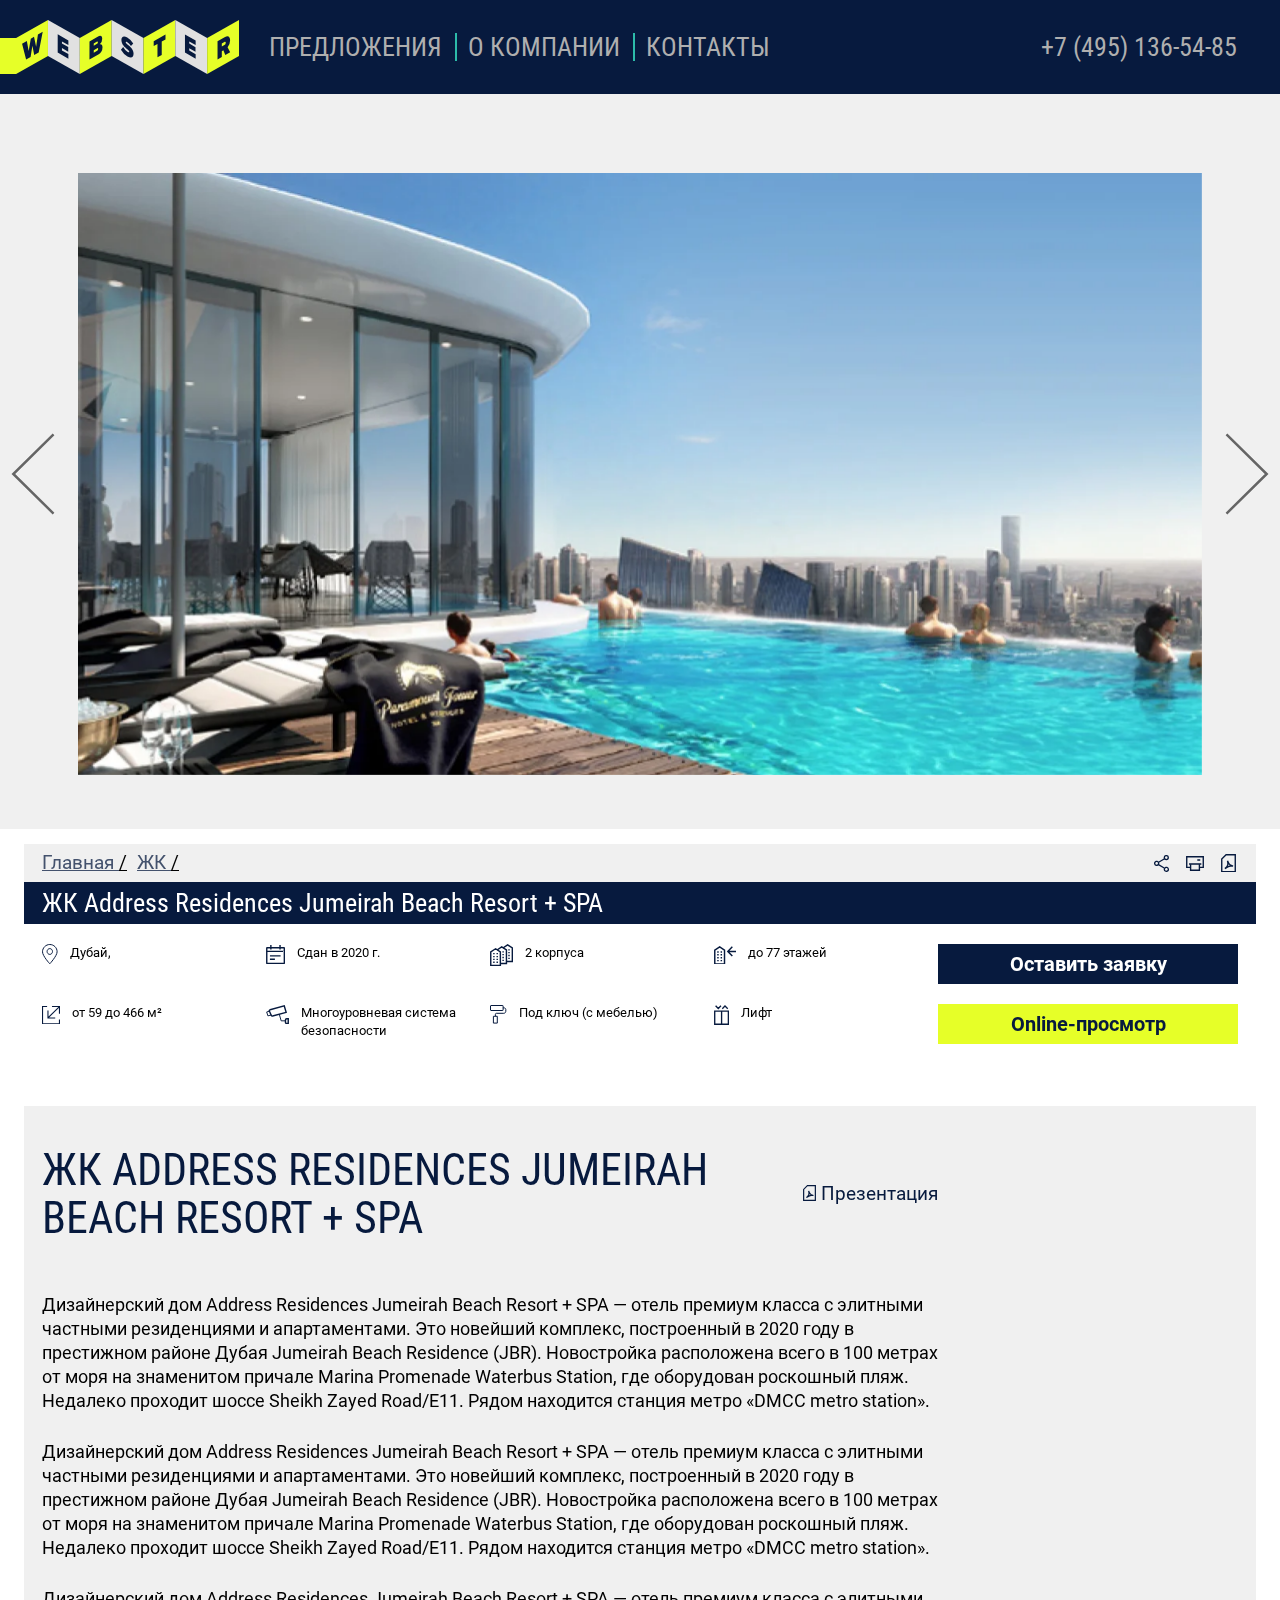
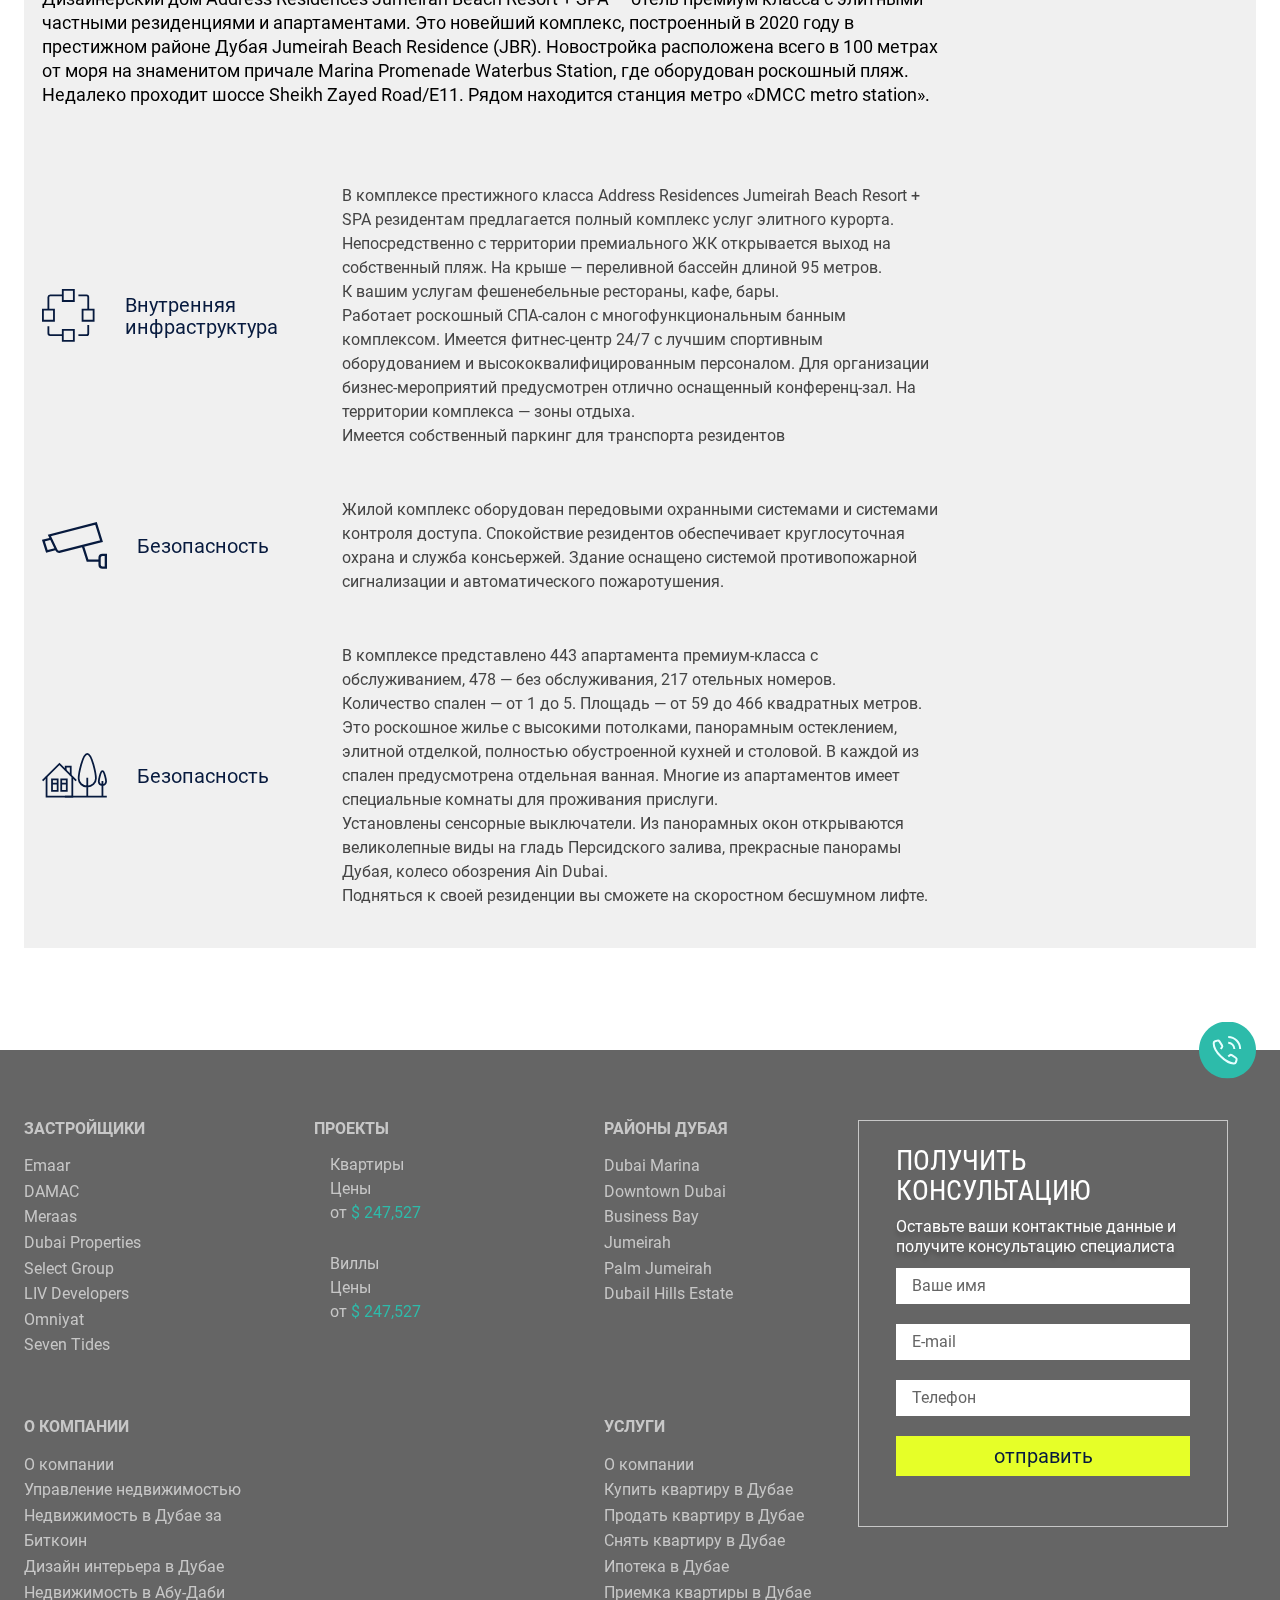
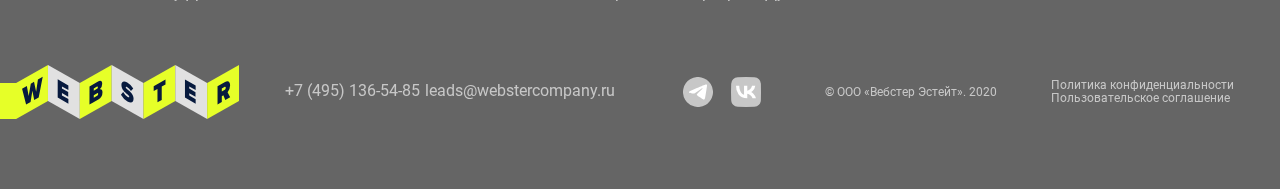
==== commit d6eabee0: "fc" ====
--- a/project.html
+++ b/project.html
@@ -90,7 +90,7 @@
                 <a class="header__item" href="/#suggest">предложения</a>
                 <a class="header__item" href="/#about">О КомпАнии</a>
                 <a class="header__item" data-anchor href="#contacts">Контакты</a>
-                <a href="tel:+74951365485" class="header__item">+7 (495) 136-54-85</a>
+                <a href="tel:+74951365485" class="header__item ml-a">+7 (495) 136-54-85</a>
             </div>
         </div>
     </header>
--- a/css/style.min.css
+++ b/css/style.min.css
@@ -1,2 +1,2 @@
-/*! modern-normalize v1.1.0 | MIT License | https://github.com/sindresorhus/modern-normalize */*,::after,::before{box-sizing:border-box}html{-moz-tab-size:4;tab-size:4}html{line-height:1.15;-webkit-text-size-adjust:100%}body{margin:0}body{font-family:system-ui,-apple-system,'Segoe UI',Roboto,Helvetica,Arial,sans-serif,'Apple Color Emoji','Segoe UI Emoji'}hr{height:0;color:inherit}abbr[title]{text-decoration:underline dotted}b,strong{font-weight:bolder}code,kbd,pre,samp{font-family:ui-monospace,SFMono-Regular,Consolas,'Liberation Mono',Menlo,monospace;font-size:1em}small{font-size:80%}sub,sup{font-size:75%;line-height:0;position:relative;vertical-align:baseline}sub{bottom:-.25em}sup{top:-.5em}table{text-indent:0;border-color:inherit}button,input,optgroup,select,textarea{font-family:inherit;font-size:100%;line-height:1.15;margin:0}button,select{text-transform:none}[type=button],[type=reset],[type=submit],button{-webkit-appearance:button}::-moz-focus-inner{border-style:none;padding:0}:-moz-focusring{outline:1px dotted ButtonText}:-moz-ui-invalid{box-shadow:none}legend{padding:0}progress{vertical-align:baseline}::-webkit-inner-spin-button,::-webkit-outer-spin-button{height:auto}[type=search]{-webkit-appearance:textfield;outline-offset:-2px}::-webkit-search-decoration{-webkit-appearance:none}::-webkit-file-upload-button{-webkit-appearance:button;font:inherit}summary{display:list-item}@font-face{font-family:Roboto;font-weight:400;font-style:normal;font-display:swap;src:local("Roboto Regular"),local("Roboto-Regular"),url(../fonts/Roboto/Roboto-Regular.ttf) format("truetype")}@font-face{font-family:'Roboto Condensed';font-weight:400;font-style:normal;font-display:swap;src:local("Roboto Condensed Regular"),local("RobotoCondensed-Regular"),url(../fonts/Roboto_Condensed/RobotoCondensed-Regular.ttf) format("truetype")}@font-face{font-family:'Roboto Condensed';font-weight:500;font-style:normal;font-display:swap;src:local("Roboto Condensed Medium"),local("RobotoCondensed-Medium"),url(../fonts/Roboto_Condensed/RobotoCondensed-Medium.ttf) format("truetype")}@font-face{font-family:Roboto;font-weight:500;font-style:normal;font-display:swap;src:local("Roboto Medium"),local("Roboto-Medium"),url(../fonts/Roboto/Roboto-Medium.ttf) format("truetype")}@font-face{font-family:Roboto;font-weight:700;font-style:normal;font-display:swap;src:local("Roboto Bold"),local("Roboto-Bold"),url(../fonts/Roboto/Roboto-Bold.ttf) format("truetype")}@font-face{font-family:'Roboto Condensed';font-weight:700;font-style:normal;font-display:swap;src:local("Roboto Condensed Bold"),local("RobotoCondensed-Bold"),url(../fonts/Roboto_Condensed/RobotoCondensed-Bold.ttf) format("truetype")}:root{--swiper-pagination-bullet-size:10px;--swiper-pagination-bullet-width:10px;--swiper-pagination-bullet-height:10px;--swiper-pagination-bullet-horizontal-gap:10.5px;--swiper-pagination-color:#2dbbaa;--swiper-pagination-bullet-inactive-color:#c7c7c7;--swiper-pagination-bullet-inactive-opacity:1}html{line-height:1.1;text-rendering:optimizeLegibility;scroll-behavior:smooth}body{font-family:Roboto,sans-serif;font-weight:400;font-size:19px;color:#000;-webkit-backface-visibility:hidden;backface-visibility:hidden;-webkit-tap-highlight-color:transparent;-webkit-touch-callout:none;-webkit-font-smoothing:antialiased;-moz-osx-font-smoothing:grayscale;position:relative}@-webkit-keyframes fadeIn{100%{opacity:1}}@keyframes fadeIn{100%{opacity:1}}ul{margin:0;padding:0;list-style:none}img,svg{vertical-align:middle}img{border:none}svg:not(:root){overflow:hidden}button,input,optgroup,select,textarea{font-family:inherit;font-size:100%;line-height:1.1;margin:0}a{text-decoration:none}button,input{overflow:visible}input:-webkit-autofill,input:-webkit-autofill:active,input:-webkit-autofill:focus,input:-webkit-autofill:hover{font-size:inherit;-webkit-box-shadow:0 0 0 40px #fff inset;box-shadow:0 0 0 40px #fff inset}button,select{text-transform:none}[type=button],[type=reset],[type=submit],button{-webkit-appearance:button}h1,h2,h3,h4,h5,h6{font-family:inherit;margin:0}p{margin:0}.img-fluid{width:100%;height:auto;max-width:100%}.container{width:100%;margin:0 auto;padding:0 24px;max-width:1222px}@media screen and (min-width:1224px){.container{max-width:1336px}}@media screen and (min-width:1899px){.container{max-width:1594px}}.ff-2{font-family:"Roboto Condensed",sans-serif}.title{font-size:44px;font-family:"Roboto Condensed",sans-serif;text-transform:uppercase;font-weight:400;color:#071a3e}@media screen and (max-width:1023px){.title{font-size:34px}}.title__decor{color:#2dbbaa;font-weight:700}.title--sec{font-size:34px}@media screen and (max-width:1023px){.title--sec{font-size:28px}}.d-f-center{display:-webkit-box;display:-webkit-flex;display:-ms-flexbox;display:flex;-webkit-box-align:center;-webkit-align-items:center;-ms-flex-align:center;align-items:center;-webkit-box-pack:start;-webkit-justify-content:flex-start;-ms-flex-pack:start;justify-content:flex-start}.column{-webkit-box-orient:vertical;-webkit-box-direction:normal;-webkit-flex-direction:column;-ms-flex-direction:column;flex-direction:column}.align-start{-webkit-box-align:start;-webkit-align-items:flex-start;-ms-flex-align:start;align-items:flex-start}.d-none{display:none!important}.swiper-pagination{position:static;bottom:0}.arrow{-webkit-transform-origin:center;-ms-transform-origin:center;transform-origin:center;stroke:#656565;-webkit-transition:stroke .3s ease;-o-transition:stroke .3s ease;transition:stroke .3s ease;cursor:pointer}.arrow--right{-webkit-transform:rotate(180deg);-ms-transform:rotate(180deg);transform:rotate(180deg)}.arrow[data-hover],.arrow[data-touch]{stroke:#2dbbaa}.base-input{width:100%;font-size:16px;background-color:#fff;border:0;border-radius:0;outline:0;white-space:nowrap;-webkit-appearance:none;-moz-appearance:none;appearance:none;padding:0 16px;font-weight:400;line-height:36px;color:#071a3e;height:36px;min-height:36px;display:block}.base-input::-webkit-input-placeholder{color:#656565}.base-input::-moz-placeholder{color:#656565}.base-input:-ms-input-placeholder{color:#656565}.base-input::-ms-input-placeholder{color:#656565}.base-input::placeholder{color:#656565}.base-input:focus::-webkit-input-placeholder{color:rgba(101,101,101,.6)}.base-input:focus::-moz-placeholder{color:rgba(101,101,101,.6)}.base-input:focus:-ms-input-placeholder{color:rgba(101,101,101,.6)}.base-input:focus::-ms-input-placeholder{color:rgba(101,101,101,.6)}.base-input:focus::placeholder{color:rgba(101,101,101,.6)}.btn{padding:10px;display:-webkit-box;display:-webkit-flex;display:-ms-flexbox;display:flex;-webkit-box-align:center;-webkit-align-items:center;-ms-flex-align:center;align-items:center;-webkit-box-pack:center;-webkit-justify-content:center;-ms-flex-pack:center;justify-content:center;cursor:pointer;font-weight:400;font-size:20px;text-transform:lowercase;line-height:1;color:#071a3e;background-color:#e6ff28;-webkit-user-select:none;-moz-user-select:none;-ms-user-select:none;user-select:none;outline:0;border:0;border-radius:0;-webkit-transition:all .25s ease;-o-transition:all .25s ease;transition:all .25s ease}.btn--disabled,.btn[data-hover],.btn[data-touch]{background-color:#daea61}.btn--disabled{opacity:.9;pointer-events:none}@media screen and (max-width:1120px){.header-page .header__item::before{left:-12px!important}}.header{position:absolute;top:0;left:0;z-index:99;width:100%}.header-page{background-color:#071a3e}.header-page .header__item{color:#fff;position:relative}@media screen and (max-width:1023px){.header-page .header__item{color:#c7c7c7}}.header-page .header__item::before{content:'';position:absolute;top:0;left:-37px;width:2px;height:100%;background-color:#2dbbaa}.header-page .header__item:first-child::before{content:none}.header-page .header__inner{padding:40px 0 25px}@media screen and (max-width:1023px){.header{position:fixed;width:100%}}.header__inner{padding-top:50px;width:100%}@media screen and (max-width:1023px){.header__inner{padding:0!important;display:-webkit-box;display:-webkit-flex;display:-ms-flexbox;display:flex;-webkit-box-orient:vertical;-webkit-box-direction:normal;-webkit-flex-direction:column;-ms-flex-direction:column;flex-direction:column;-webkit-box-align:start;-webkit-align-items:flex-start;-ms-flex-align:start;align-items:flex-start}}@media screen and (max-width:1023px){.header__top{display:-webkit-box;display:-webkit-flex;display:-ms-flexbox;display:flex;-webkit-box-align:center;-webkit-align-items:center;-ms-flex-align:center;align-items:center;-webkit-box-pack:justify;-webkit-justify-content:space-between;-ms-flex-pack:justify;justify-content:space-between;padding:12px 0;width:100%;background-color:#071a3e}}.header__logo{width:100%;-webkit-box-flex:1;-webkit-flex:1 1 100%;-ms-flex:1 1 100%;flex:1 1 100%;max-width:219px;-webkit-user-select:none;-moz-user-select:none;-ms-user-select:none;user-select:none}.header__logo img{pointer-events:none}@media screen and (min-width:1224px){.header__logo{max-width:239px}}@media screen and (max-width:1023px){.header__logo img{max-width:196px}}.header__nav{-webkit-box-flex:1;-webkit-flex:1 1 auto;-ms-flex:1 1 auto;flex:1 1 auto;display:-webkit-box;display:-webkit-flex;display:-ms-flexbox;display:flex;-webkit-box-align:center;-webkit-align-items:center;-ms-flex-align:center;align-items:center;-webkit-box-pack:justify;-webkit-justify-content:space-between;-ms-flex-pack:justify;justify-content:space-between;margin:0 auto}@media screen and (min-width:1899px){.header__nav{max-width:1280px;padding:0 100px}}@media screen and (max-width:1898px){.header__nav{max-width:1150px;padding:0 30px}}@media screen and (max-width:1023px){.header__nav{-webkit-box-orient:vertical;-webkit-box-direction:normal;-webkit-flex-direction:column;-ms-flex-direction:column;flex-direction:column;-webkit-box-align:start;-webkit-align-items:flex-start;-ms-flex-align:start;align-items:flex-start;margin:0;padding:0;padding:0;width:100%;background-color:#071a3e;height:500px;-webkit-box-pack:start;-webkit-justify-content:flex-start;-ms-flex-pack:start;justify-content:flex-start;max-height:0;pointer-events:none;-webkit-transition:max-height .25s ease .15s;-o-transition:max-height .25s ease .15s;transition:max-height .25s ease .15s}}.header__item{text-transform:uppercase;font-family:"Roboto Condensed",sans-serif;line-height:1.1;color:#071a3e;-webkit-transition:color .25s ease;-o-transition:color .25s ease;transition:color .25s ease;margin-right:5px;-webkit-user-select:none;-moz-user-select:none;-ms-user-select:none;user-select:none;font-size:28px}.header__item:last-child{margin-right:0}@media screen and (min-width:1224px){.header__item{margin-right:13px}}.header__item[data-hover],.header__item[data-touch]{color:#2dbbaa}@media screen and (max-width:1023px){.header__item{color:#c7c7c7;line-height:2.7;font-size:34px;margin:0;padding:0 22px;opacity:0;-webkit-transition:opacity .15s linear 0s;-o-transition:opacity .15s linear 0s;transition:opacity .15s linear 0s}.header__item:first-child{margin-top:65px}.header__item:last-child{margin-bottom:65px}}.header__btns{display:none}@media screen and (max-width:1023px){.header__btns{display:-webkit-box;display:-webkit-flex;display:-ms-flexbox;display:flex;-webkit-box-align:center;-webkit-align-items:center;-ms-flex-align:center;align-items:center;-webkit-box-pack:center;-webkit-justify-content:center;-ms-flex-pack:center;justify-content:center;position:relative;width:70px;height:30px;cursor:pointer;padding:0 20px}.header__btns[data-hover] svg,.header__btns[data-touch] svg{fill:#ff0}}.header__burger,.header__close{position:absolute;top:50%;left:50%;-webkit-transform-origin:center;-ms-transform-origin:center;transform-origin:center;width:30px;-webkit-transition:-webkit-transform 0s ease;transition:-webkit-transform 0s ease;-o-transition:transform 0s ease;transition:transform 0s ease;transition:transform 0s ease,-webkit-transform 0s ease}.header__burger svg,.header__close svg{-webkit-transition:fill .25s ease;-o-transition:fill .25s ease;transition:fill .25s ease}.header__burger{-webkit-transition:-webkit-transform .25s ease;transition:-webkit-transform .25s ease;-o-transition:transform .25s ease;transition:transform .25s ease;transition:transform .25s ease,-webkit-transform .25s ease;-webkit-transform:translate(-50%,-50%) scale(1);-ms-transform:translate(-50%,-50%) scale(1);transform:translate(-50%,-50%) scale(1)}.header__close{-webkit-transform:translate(-50%,-50%) scale(0);-ms-transform:translate(-50%,-50%) scale(0);transform:translate(-50%,-50%) scale(0)}@media screen and (max-width:1023px){.header__item::before{content:none!important}.header--active .header__close{-webkit-transition:-webkit-transform .25s ease;transition:-webkit-transform .25s ease;-o-transition:transform .25s ease;transition:transform .25s ease;transition:transform .25s ease,-webkit-transform .25s ease;-webkit-transform:translate(-50%,-50%) scale(1);-ms-transform:translate(-50%,-50%) scale(1);transform:translate(-50%,-50%) scale(1)}.header--active .header__burger{-webkit-transform:translate(-50%,-50%) scale(0);-ms-transform:translate(-50%,-50%) scale(0);transform:translate(-50%,-50%) scale(0)}.header--active .header__nav{overflow:auto;pointer-events:all;max-height:500px;-webkit-transition:max-height .25s linear 0s;-o-transition:max-height .25s linear 0s;transition:max-height .25s linear 0s}.header--active .header__item{opacity:1;-webkit-transition:opacity .15s linear .25s;-o-transition:opacity .15s linear .25s;transition:opacity .15s linear .25s}}.header--disable{pointer-events:none}.header--disable .header__nav{overflow:hidden}.intro{min-height:calc(var(--vh,1vh) * 100);position:relative;display:-webkit-box;display:-webkit-flex;display:-ms-flexbox;display:flex;-webkit-box-align:end;-webkit-align-items:flex-end;-ms-flex-align:end;align-items:flex-end;-webkit-box-pack:start;-webkit-justify-content:flex-start;-ms-flex-pack:start;justify-content:flex-start;padding-top:200px;-webkit-transition:height 2s linear;-o-transition:height 2s linear;transition:height 2s linear}.intro__bg{position:absolute;top:0;left:0;width:100%;height:100%;-o-object-fit:cover;object-fit:cover;-o-object-position:top center;object-position:top center;z-index:0;background-color:#c3d6d4;pointer-events:none;-webkit-user-select:none;-moz-user-select:none;-ms-user-select:none;user-select:none}@media screen and (max-width:767px){.intro__bg{-o-object-position:46% 0;object-position:46% 0}}.intro__inner{display:-webkit-box;display:-webkit-flex;display:-ms-flexbox;display:flex;-webkit-box-orient:horizontal;-webkit-box-direction:normal;-webkit-flex-direction:row;-ms-flex-direction:row;flex-direction:row;-webkit-box-align:stretch;-webkit-align-items:stretch;-ms-flex-align:stretch;align-items:stretch;padding-bottom:119px;position:relative;z-index:1;max-width:1305px;overflow:hidden;-webkit-box-flex:0;-webkit-flex:0 0 100%;-ms-flex:0 0 100%;flex:0 0 100%;padding-left:317px}@media screen and (min-width:1899px){.intro__inner{max-width:1600px}}.intro__inner-item{height:237px}.intro__inner::after{content:'';position:absolute;top:0;left:105px;background-image:url(../img/w.svg);background-repeat:no-repeat;background-position:top right;background-size:contain;width:212px;height:100%}@media screen and (max-width:1023px){.intro__inner::after{left:54px}}@media screen and (max-width:767px){.intro__inner::after{display:none;content:none}}.intro__inner::before{content:'';position:absolute;bottom:0;left:0;background-color:#e6ff28;width:105px;height:237.5px}@media screen and (max-width:1023px){.intro__inner::before{width:61px;height:230.5px}}@media screen and (max-width:767px){.intro__inner::before{width:55px;height:224px;-webkit-transform:skewY(-27deg);-ms-transform:skewY(-27deg);transform:skewY(-27deg);bottom:101px}}@media screen and (max-width:1023px){.intro__inner{padding-bottom:115px;padding-left:265.4px}.intro__inner-item{height:230px}}@media screen and (max-width:767px){.intro__inner{-webkit-box-orient:vertical;-webkit-box-direction:normal;-webkit-flex-direction:column;-ms-flex-direction:column;flex-direction:column;padding-left:55px}.intro__inner-item{height:auto}}.intro__title{-webkit-box-flex:0;-webkit-flex:0 1 100%;-ms-flex:0 1 100%;flex:0 1 100%;padding:0 27px;background-color:#fff;font-size:44px;font-weight:500;color:#071a3e;text-transform:uppercase;line-height:1.12;max-width:73%;position:relative;-webkit-box-align:start;-webkit-align-items:flex-start;-ms-flex-align:start;align-items:flex-start;-webkit-box-pack:center;-webkit-justify-content:center;-ms-flex-pack:center;justify-content:center}@media screen and (min-width:1224px){.intro__title{font-size:56px}}.intro__title span{text-transform:lowercase;font-weight:400;font-size:30px;line-height:1.17;margin-top:9px}@media screen and (min-width:1224px){.intro__title span{font-size:32px}}@media screen and (max-width:1023px){.intro__title{font-size:35px}.intro__title span{font-size:18px}}@media screen and (max-width:767px){.intro__title{max-width:100%;height:180px;padding:0 16px;-webkit-flex-basis:auto;-ms-flex-preferred-size:auto;flex-basis:auto}.intro__title span{margin-top:2px}}.intro__sub-title{-webkit-box-flex:1;-webkit-flex:1 1 auto;-ms-flex:1 1 auto;flex:1 1 auto;padding:0 35px;background-color:#2dbbaa;color:#071a3e;font-size:30px;text-transform:none}@media screen and (min-width:1224px){.intro__sub-title{padding:0 48px}}@media screen and (max-width:1023px){.intro__sub-title{font-size:20px}.intro__sub-title br{display:none}}@media screen and (max-width:767px){.intro__sub-title{font-size:16px;height:44px;padding:0 16px}}@media screen and (max-width:560px){.intro__sub-title{font-size:15px;padding-right:10px}}.catalog{padding-top:65px;padding-bottom:25px;color:#071a3e;position:relative}@media screen and (max-width:1223px){.catalog .container{padding-right:0}}@media screen and (max-width:1023px){.catalog{padding-bottom:0}.catalog .container{padding:0}}.catalog::after{content:'';position:absolute;height:100%;right:0;top:0;width:49%;background-color:#c7c7c7;z-index:0}@media screen and (max-width:1023px){.catalog::after{content:none;display:none}}.catalog__inner{display:-webkit-box;display:-webkit-flex;display:-ms-flexbox;display:flex;-webkit-box-align:start;-webkit-align-items:flex-start;-ms-flex-align:start;align-items:flex-start;-webkit-box-pack:justify;-webkit-justify-content:space-between;-ms-flex-pack:justify;justify-content:space-between;position:relative;z-index:1}@media screen and (max-width:1023px){.catalog__inner{-webkit-box-orient:vertical;-webkit-box-direction:normal;-webkit-flex-direction:column;-ms-flex-direction:column;flex-direction:column;-webkit-box-align:center;-webkit-align-items:center;-ms-flex-align:center;align-items:center}}.catalog__text{max-width:39%;-webkit-box-flex:0;-webkit-flex:0 0 100%;-ms-flex:0 0 100%;flex:0 0 100%}.catalog__text-btn{margin-bottom:40px;width:100%}@media screen and (min-width:1899px){.catalog__text-btn{max-width:92%}}@media screen and (max-width:1223px){.catalog__text-btn{max-width:300px}}@media screen and (max-width:1023px){.catalog__text-btn{-webkit-box-ordinal-group:4;-webkit-order:3;-ms-flex-order:3;order:3;max-width:100%;margin-top:25px}}@media screen and (min-width:1899px){.catalog__text-header{max-width:90%}}@media screen and (max-width:1223px){.catalog__text{max-width:44%}}@media screen and (max-width:1023px){.catalog__text{width:100%;max-width:100%;padding:0 24px;display:-webkit-box;display:-webkit-flex;display:-ms-flexbox;display:flex;-webkit-box-orient:vertical;-webkit-box-direction:normal;-webkit-flex-direction:column;-ms-flex-direction:column;flex-direction:column;-webkit-box-align:start;-webkit-align-items:flex-start;-ms-flex-align:start;align-items:flex-start}}.catalog__text .title{margin-bottom:40px}@media screen and (max-width:1023px){.catalog__text .title{margin-bottom:25px}}.catalog__items{display:-webkit-box;display:-webkit-flex;display:-ms-flexbox;display:flex;-webkit-flex-wrap:wrap;-ms-flex-wrap:wrap;flex-wrap:wrap;-webkit-box-align:stretch;-webkit-align-items:stretch;-ms-flex-align:stretch;align-items:stretch;-webkit-box-pack:justify;-webkit-justify-content:space-between;-ms-flex-pack:justify;justify-content:space-between;margin:0 -15px;width:100%}@media screen and (max-width:767px){.catalog__items{margin:0}}.catalog__item{-webkit-box-flex:0;-webkit-flex:0 0 35%;-ms-flex:0 0 35%;flex:0 0 35%;padding:7px;font-size:20px}@media screen and (max-width:1223px){.catalog__item{-webkit-box-flex:0;-webkit-flex:0 0 50%;-ms-flex:0 0 50%;flex:0 0 50%}}@media screen and (max-width:767px){.catalog__item{max-width:calc(50% - 30px);padding:0 0 15px 0;font-size:16px}}.catalog__item-title{font-size:50px;font-weight:500;margin-bottom:5px}@media screen and (max-width:767px){.catalog__item-title{font-size:46px}}.catalog__item-text span{font-weight:700}@media screen and (max-width:767px){.catalog__item-text{font-size:16px}}.catalog__content{max-width:45%;-webkit-box-flex:0;-webkit-flex:0 0 100%;-ms-flex:0 0 100%;flex:0 0 100%;display:-webkit-box;display:-webkit-flex;display:-ms-flexbox;display:flex;-webkit-box-orient:vertical;-webkit-box-direction:normal;-webkit-flex-direction:column;-ms-flex-direction:column;flex-direction:column;-webkit-box-align:end;-webkit-align-items:flex-end;-ms-flex-align:end;align-items:flex-end}@media screen and (max-width:1223px){.catalog__content{max-width:50%}}@media screen and (max-width:1023px){.catalog__content{max-width:100%;width:100%;background-color:#c7c7c7}}.catalog__content-text{margin-left:auto;margin-bottom:60px;font-size:14px;max-width:345px}.catalog__content-text span{font-weight:700}@media screen and (max-width:1023px){.catalog__content-text{margin:0;margin-right:auto;padding:30px 24px;max-width:calc(345px + 48px)}}.catalog__content-media{min-width:128%;position:relative}@media screen and (max-width:1223px){.catalog__content-media{min-width:108%}}@media screen and (max-width:1023px){.catalog__content-media{-webkit-box-ordinal-group:0;-webkit-order:-1;-ms-flex-order:-1;order:-1;min-width:100%}}.catalog__content-img{min-height:407px;width:auto;-o-object-fit:cover;object-fit:cover;max-width:100%;min-width:100%;-o-object-position:center right;object-position:center right;pointer-events:none;-webkit-user-select:none;-moz-user-select:none;-ms-user-select:none;user-select:none}@media screen and (max-width:1023px){.catalog__content-img{min-height:363px;-o-object-position:83% center;object-position:83% center}}.catalog__content-logo{position:absolute;pointer-events:none;-webkit-user-select:none;-moz-user-select:none;-ms-user-select:none;user-select:none;top:30px;left:0;max-width:168px}.catalog__content-info{background-color:#071a3e;color:#c7c7c7;text-transform:uppercase;font-size:17px;position:absolute;width:calc(100% - 34px);top:calc(50% + 34px);left:0;-webkit-transform:translateY(-50%);-ms-transform:translateY(-50%);transform:translateY(-50%);margin-left:34px;padding:23px 20px}.catalog__content-info::after{content:'';position:absolute;top:0;left:-34px;width:34px;height:100%;background-color:#2dbbaa;-webkit-transform:skewY(-35deg);-ms-transform:skewY(-35deg);transform:skewY(-35deg);-webkit-transform-origin:100% 0;-ms-transform-origin:100% 0;transform-origin:100% 0}.catalog__content-title{font-size:38px;text-transform:uppercase;margin-bottom:5px}.catalog__links{-webkit-box-align:stretch;-webkit-align-items:stretch;-ms-flex-align:stretch;align-items:stretch;-webkit-box-pack:justify;-webkit-justify-content:space-between;-ms-flex-pack:justify;justify-content:space-between;margin-top:37px;padding:0 15px}@media screen and (max-width:1023px){.catalog__links{-webkit-flex-wrap:wrap;-ms-flex-wrap:wrap;flex-wrap:wrap;margin-right:auto;padding-bottom:12px;width:100%;max-width:700px}}.catalog__link{color:#071a3e;font-size:13px;display:-webkit-box;display:-webkit-flex;display:-ms-flexbox;display:flex;-webkit-box-align:start;-webkit-align-items:flex-start;-ms-flex-align:start;align-items:flex-start;max-width:18%;-webkit-box-flex:0;-webkit-flex:0 0 100%;-ms-flex:0 0 100%;flex:0 0 100%}@media screen and (max-width:1223px){.catalog__link{max-width:24.5%}}@media screen and (max-width:1023px){.catalog__link{padding-right:28px;padding-bottom:28px;max-width:50%}.catalog__link-text{max-width:120px}}.catalog__link-count{font-weight:500;font-size:18px;-webkit-box-flex:0;-webkit-flex:0 0 25%;-ms-flex:0 0 25%;flex:0 0 25%;min-width:35px;-webkit-transition:all .25s ease;-o-transition:all .25s ease;transition:all .25s ease;-webkit-transform-origin:top left;-ms-transform-origin:top left;transform-origin:top left}.catalog__link[data-hover] .catalog__link-count,.catalog__link[data-touch] .catalog__link-count{color:#2dbbaa;-webkit-transform:scale(1.25);-ms-transform:scale(1.25);transform:scale(1.25)}.invest{padding:65px 0}.invest__header{margin-bottom:55px}@media screen and (max-width:1223px){.invest__header{margin-bottom:25px}}@media screen and (max-width:767px){.invest__header{font-size:17px}}.invest__header .title{margin-bottom:36px}@media screen and (max-width:1223px){.invest__header .title{margin-bottom:16px}}.invest__slider{-webkit-user-select:none;-moz-user-select:none;-ms-user-select:none;user-select:none}.invest__item{height:587px;width:100%;background-color:#e8e8e8;display:-webkit-inline-box;display:-webkit-inline-flex;display:-ms-inline-flexbox;display:inline-flex;-webkit-box-orient:vertical;-webkit-box-direction:normal;-webkit-flex-direction:column;-ms-flex-direction:column;flex-direction:column;-webkit-user-select:none;-moz-user-select:none;-ms-user-select:none;user-select:none;color:#000}.invest__item .invest__title{-webkit-transition:color .25s ease;-o-transition:color .25s ease;transition:color .25s ease}.invest__item[data-hover] .invest__title,.invest__item[data-touch] .invest__title{color:#2dbbaa}@media screen and (min-width:1224px){.invest__item{max-width:490px}}.invest__item-text{padding:0 30px;height:100%;display:-webkit-box;display:-webkit-flex;display:-ms-flexbox;display:flex;-webkit-box-orient:vertical;-webkit-box-direction:normal;-webkit-flex-direction:column;-ms-flex-direction:column;flex-direction:column;-webkit-box-pack:center;-webkit-justify-content:center;-ms-flex-pack:center;justify-content:center}@media screen and (max-width:767px){.invest__item-text{padding:0 20px}}.invest__img{height:370px;width:100%;-o-object-fit:cover;object-fit:cover;-o-object-position:center;object-position:center}.invest__price{font-size:24px;color:#2dbbaa;line-height:48px}.invest__text{font-size:17px;max-width:306px;max-height:57px;overflow:hidden}.invest__pagination{padding-top:50px}@media screen and (max-width:1023px){.invest__pagination{padding-top:25px}}.suggest{padding:50px 0 100px;background-color:#c7c7c7}.suggest .swiper-slide{color:#000}@media screen and (max-width:1023px){.suggest{padding:40px 0}.suggest .container{padding:0}}.suggest__title{margin-bottom:36px}@media screen and (max-width:1440px){.suggest__title{padding-left:54px}}@media screen and (max-width:1023px){.suggest__title{padding:0 24px;margin-bottom:20px}}.suggest__img{height:602px;width:100%;-o-object-fit:cover;object-fit:cover;-o-object-position:center;object-position:center;max-height:calc(var(--vh,1vh) * 100)}@media screen and (max-width:1023px){.suggest__img{height:560px}}@media screen and (max-width:767px){.suggest__img{height:360px}}.suggest__inner{position:relative}@media screen and (max-width:1440px){.suggest__inner{padding:0 54px}}@media screen and (max-width:1023px){.suggest__inner{padding:0}}.suggest__next,.suggest__prev{position:absolute;top:50%;-webkit-transform:translateY(-50%);-ms-transform:translateY(-50%);transform:translateY(-50%);z-index:2;display:-webkit-inline-box;display:-webkit-inline-flex;display:-ms-inline-flexbox;display:inline-flex;-webkit-box-align:center;-webkit-align-items:center;-ms-flex-align:center;align-items:center;-webkit-box-pack:center;-webkit-justify-content:center;-ms-flex-pack:center;justify-content:center}.suggest__next svg,.suggest__prev svg{width:44px;height:auto}@media screen and (max-width:1023px){.suggest__next,.suggest__prev{display:none}}.suggest__prev{-webkit-transform:translate(-130%,-50%);-ms-transform:translate(-130%,-50%);transform:translate(-130%,-50%);left:0}@media screen and (max-width:1440px){.suggest__prev{-webkit-transform:translate(-30%,-50%);-ms-transform:translate(-30%,-50%);transform:translate(-30%,-50%)}}.suggest__next{-webkit-transform:translate(130%,-50%);-ms-transform:translate(130%,-50%);transform:translate(130%,-50%);right:0}@media screen and (max-width:1440px){.suggest__next{-webkit-transform:translate(30%,-50%);-ms-transform:translate(30%,-50%);transform:translate(30%,-50%)}}.suggest__pagination{display:none}@media screen and (max-width:1023px){.suggest__pagination{display:block;padding-top:35px}}.suggest__pagination .swiper-pagination-bullet{background:#fff}.suggest__pagination .swiper-pagination-bullet-active{background:#2dbbaa}.suggest__info{background-color:#fff;padding:30px 40px;-webkit-box-pack:justify;-webkit-justify-content:space-between;-ms-flex-pack:justify;justify-content:space-between}.suggest__info-title span{font-size:20px;display:-webkit-box;display:-webkit-flex;display:-ms-flexbox;display:flex;-webkit-box-align:end;-webkit-align-items:flex-end;-ms-flex-align:end;align-items:flex-end}.suggest__info-title svg{min-width:27px;margin-right:12px;height:auto}.suggest__info-title .title{margin-bottom:20px}.suggest__info-year{font-size:17px;text-transform:uppercase;display:-webkit-box;display:-webkit-flex;display:-ms-flexbox;display:flex;-webkit-box-align:start;-webkit-align-items:flex-start;-ms-flex-align:start;align-items:flex-start;-webkit-box-pack:start;-webkit-justify-content:flex-start;-ms-flex-pack:start;justify-content:flex-start;-webkit-box-orient:vertical;-webkit-box-direction:normal;-webkit-flex-direction:column;-ms-flex-direction:column;flex-direction:column;padding:15px 20px;min-width:150px;position:relative}.suggest__info-year span{color:#071a3e;font-size:32px;padding-top:3px}.suggest__info-year::after{content:'';position:absolute;top:0;left:0;width:2px;background-color:#c7c7c7;height:100%}.suggest__info-btns{margin-left:auto}.suggest__info-btn{-webkit-user-select:none;-moz-user-select:none;-ms-user-select:none;user-select:none;border:2px solid #2dbbaa;color:#2dbbaa;padding:8.5px 14px;text-transform:uppercase;font-size:17px}.suggest__info-btn:first-child{margin-bottom:6px}@media screen and (max-width:1023px){.suggest__info{-webkit-box-orient:vertical;-webkit-box-direction:normal;-webkit-flex-direction:column;-ms-flex-direction:column;flex-direction:column;-webkit-box-align:start;-webkit-align-items:flex-start;-ms-flex-align:start;align-items:flex-start;padding:20px 15px}.suggest__info-content{width:100%}.suggest__info-title{padding-bottom:20px}.suggest__info-title svg{min-width:23px}.suggest__info-year{font-size:15px}.suggest__info-year span{font-size:28px}.suggest__info-btn{font-size:15px}}.about{overflow:hidden;padding-top:200px;position:relative}@media screen and (max-width:767px){.about{padding-top:70px}}.about__header{display:-webkit-box;display:-webkit-flex;display:-ms-flexbox;display:flex;-webkit-box-align:start;-webkit-align-items:flex-start;-ms-flex-align:start;align-items:flex-start}.about__w{height:357px;min-width:213px;position:relative;display:-webkit-inline-box;display:-webkit-inline-flex;display:-ms-inline-flexbox;display:inline-flex;font-size:0;margin-left:150px}@media screen and (min-width:1899px){.about__w{margin-left:188px}}.about__w::after{content:'';position:absolute;top:0;left:0;background-image:url(../img/w.svg);background-repeat:no-repeat;background-position:top left;background-size:contain;width:100%;height:100%;z-index:2}.about__w::before{content:'';position:absolute;height:66.7%;width:150px;bottom:0;left:-150px;z-index:1;background-color:#e4e4e4}@media screen and (min-width:1899px){.about__w::before{width:188px;left:-188px}}@media screen and (max-width:1223px){.about__w{margin-left:55px}.about__w::before{width:55px;left:-55px}}@media screen and (max-width:767px){.about__w{margin-left:25px;height:120px;min-width:72px}.about__w::before{width:25px;left:-25px}}.about__title{height:238px;min-width:430px;background-color:#e4e4e4;-webkit-box-pack:center;-webkit-justify-content:center;-ms-flex-pack:center;justify-content:center}@media screen and (max-width:767px){.about__title{height:80px;min-width:240px}}.about__images{height:238px;-webkit-box-flex:1;-webkit-flex:1 1 auto;-ms-flex:1 1 auto;flex:1 1 auto;position:relative;display:-webkit-box;display:-webkit-flex;display:-ms-flexbox;display:flex;-webkit-box-align:center;-webkit-align-items:center;-ms-flex-align:center;align-items:center;-webkit-flex-wrap:nowrap;-ms-flex-wrap:nowrap;flex-wrap:nowrap}.about__images::after{width:230px;height:100%;content:'';position:absolute;top:0;left:0;background-color:#2dbbaa;-webkit-transform:skewY(32deg);-ms-transform:skewY(32deg);transform:skewY(32deg);-webkit-transform-origin:bottom right;-ms-transform-origin:bottom right;transform-origin:bottom right;left:-230px;z-index:-1}@media screen and (max-width:767px){.about__images::after{width:70px;left:-70px}}@media screen and (max-width:767px){.about__images{height:80px}}.about__img{position:absolute;width:calc(60% + 230px / 2);height:100%;top:0;left:0;-o-object-fit:cover;object-fit:cover;-o-object-position:center;object-position:center;z-index:-2;-webkit-transform:translate(-230px,-144px);-ms-transform:translate(-230px,-144px);transform:translate(-230px,-144px)}@media screen and (max-width:1023px){.about__img{width:calc(100% + 230px)}}@media screen and (max-width:767px){.about__img{-webkit-transform:translate(-70px,-44px);-ms-transform:translate(-70px,-44px);transform:translate(-70px,-44px);width:calc(100% + 70px)}}.about__img--sec{width:calc(40% + 230px / 2);-webkit-transform:translate(calc(-230px / 2),-144px);-ms-transform:translate(calc(-230px / 2),-144px);transform:translate(calc(-230px / 2),-144px);left:60%}@media screen and (max-width:1023px){.about__img--sec{display:none}}.about__inner{display:-webkit-box;display:-webkit-flex;display:-ms-flexbox;display:flex;-webkit-box-align:start;-webkit-align-items:flex-start;-ms-flex-align:start;align-items:flex-start;padding-top:120px}@media screen and (max-width:767px){.about__inner{-webkit-box-orient:vertical;-webkit-box-direction:reverse;-webkit-flex-direction:column-reverse;-ms-flex-direction:column-reverse;flex-direction:column-reverse;padding-top:20px;font-size:17px}}.about__team{max-width:270px;width:100%;-webkit-box-flex:0;-webkit-flex:0 0 100%;-ms-flex:0 0 100%;flex:0 0 100%;margin-right:30px}@media screen and (max-width:1440px){.about__team{margin-left:123px}}@media screen and (max-width:1223px){.about__team{margin-left:31px}}@media screen and (max-width:767px){.about__team{margin:0;max-width:400px}}@media screen and (min-width:1441px){.about__team{margin-right:58px}}@media screen and (min-width:1899px){.about__team{margin-right:123px}}.about__team p{margin-top:22px;font-size:16px}.about__team p b{display:block;font-weight:700}@media screen and (max-width:767px){.about__team p{margin-top:16px}}.about__team .btn{display:none}@media screen and (max-width:767px){.about__team .btn{display:-webkit-box;display:-webkit-flex;display:-ms-flexbox;display:flex;max-width:400px;width:100%;margin-top:16px}}.about__info{-webkit-transform:translateY(-180px);-ms-transform:translateY(-180px);transform:translateY(-180px);max-width:560px;width:100%}@media screen and (min-width:1441px){.about__info{max-width:780px}}@media screen and (max-width:1023px){.about__info{-webkit-box-flex:1;-webkit-flex:1 1 auto;-ms-flex:1 1 auto;flex:1 1 auto;max-width:initial}}@media screen and (max-width:767px){.about__info{-webkit-transform:translateY(0);-ms-transform:translateY(0);transform:translateY(0)}}.about__info-title{color:#2dbbaa;padding:16px 0 46px}.about__info .btn{max-width:358px;width:100%}@media screen and (max-width:767px){.about__info .btn{display:none}}.about__text p{margin-bottom:30px;line-height:1.3}.about__decor{position:absolute;bottom:0;right:-5%;width:20%;max-width:25%;height:auto;-webkit-transform:translateY(-400px);-ms-transform:translateY(-400px);transform:translateY(-400px)}@media screen and (min-width:1441px){.about__decor{-webkit-transform:translateY(-280px);-ms-transform:translateY(-280px);transform:translateY(-280px)}}@media screen and (min-width:1899px){.about__decor{width:23%;right:0}}@media screen and (max-width:1223px){.about__decor{right:-10%}}@media screen and (max-width:1023px){.about__decor{display:none}}.media-icon__bg{fill:#c7c7c7}.media-icon__item{fill:#fff}.media-icon__bg,.media-icon__item{-webkit-transition:fill .25s ease;-o-transition:fill .25s ease;transition:fill .25s ease}.bread__inner{padding-top:12px}.bread__header{background-color:#f0f0f0;padding:8px 18px}@media screen and (max-width:1023px){.bread__header{padding:8px 10px;font-size:18px}}.bread__header-links{margin-right:auto}.bread__header-links a{color:#44526d;text-decoration:underline}.bread__header-links span{color:#000;text-decoration:underline;margin-right:5px}.bread__header-icons a{padding:2px;margin-left:13px}.bread__header-icons svg{stroke:#071a3e}.bread__title{background-color:#071a3e;font-size:26px;color:#fff;padding:6.5px 18px}@media screen and (max-width:1023px){.bread__title{font-size:22px;padding:6.5px 10px}}.bread__text{font-size:13px;font-weight:300}.bread__block{display:-webkit-box;display:-webkit-flex;display:-ms-flexbox;display:flex;-webkit-box-align:stretch;-webkit-align-items:stretch;-ms-flex-align:stretch;align-items:stretch;padding:20px 18px}@media screen and (max-width:1023px){.bread__block{-webkit-box-orient:vertical;-webkit-box-direction:normal;-webkit-flex-direction:column;-ms-flex-direction:column;flex-direction:column;padding:20px 10px}}.bread__items{display:-webkit-box;display:-webkit-flex;display:-ms-flexbox;display:flex;-webkit-box-align:start;-webkit-align-items:flex-start;-ms-flex-align:start;align-items:flex-start;-webkit-flex-wrap:wrap;-ms-flex-wrap:wrap;flex-wrap:wrap;-webkit-box-flex:1;-webkit-flex:1 1 auto;-ms-flex:1 1 auto;flex:1 1 auto;row-gap:20px}.bread__item{-webkit-box-flex:0;-webkit-flex:0 0 25%;-ms-flex:0 0 25%;flex:0 0 25%;display:-webkit-box;display:-webkit-flex;display:-ms-flexbox;display:flex;-webkit-box-align:start;-webkit-align-items:flex-start;-ms-flex-align:start;align-items:flex-start;min-height:40px;padding-right:5px}.bread__item svg{margin-right:12px}@media screen and (max-width:1023px){.bread__item{-webkit-box-flex:0;-webkit-flex:0 0 33.33333%;-ms-flex:0 0 33.33333%;flex:0 0 33.33333%}}@media screen and (max-width:767px){.bread__item{-webkit-box-flex:0;-webkit-flex:0 0 50%;-ms-flex:0 0 50%;flex:0 0 50%;max-width:50%}.bread__item svg{margin-right:10px}}@media screen and (max-width:1023px){.bread__btns{margin:20px auto 0}}@media screen and (max-width:767px){.bread__btns{width:100%}}.bread__btn{min-width:300px;max-width:300px;text-transform:none;font-weight:700}@media screen and (max-width:767px){.bread__btn{min-width:100%;width:100%}}.bread__btn--dark{background-color:#071a3e;color:#fff;margin-bottom:20px}.bread__btn--dark[data-hover],.bread__btn--dark[data-touch]{background-color:rgba(7,26,62,.8)}.suggest-project{padding-top:173px;background-color:#f0f0f0}@media screen and (max-width:1223px){.suggest-project{padding-top:113px;padding-top:168px}}@media screen and (max-width:1023px){.suggest-project{padding-top:68px}}.project{padding:42px 0}@media screen and (max-width:1023px){.project{padding:10px 0 0}}.project__body{background-color:#f0f0f0;padding:40px 18px}.project__body-inner{max-width:calc(100% - 300px)}@media screen and (max-width:1023px){.project__body{padding-left:10px;padding-right:10px}.project__body-inner{max-width:100%}}.project__header{-webkit-box-pack:justify;-webkit-justify-content:space-between;-ms-flex-pack:justify;justify-content:space-between;margin-bottom:50px}.project__header .title{padding-right:20px}.project__header-link{color:#071a3e}.project__header-link svg{margin-right:5px;margin-top:-3px;stroke:#071a3e}.project__header-link[data-hover],.project__header-link[data-touch]{color:#2dbbaa}.project__header-link[data-hover] svg,.project__header-link[data-touch] svg{stroke:#2dbbaa}@media screen and (max-width:1023px){.project__header{-webkit-box-orient:vertical;-webkit-box-direction:reverse;-webkit-flex-direction:column-reverse;-ms-flex-direction:column-reverse;flex-direction:column-reverse;-webkit-box-align:start;-webkit-align-items:flex-start;-ms-flex-align:start;align-items:flex-start}.project__header .title{padding-right:0}.project__header-link{margin-bottom:20px}}.project__inner p{font-size:18px;max-width:1000px;padding-bottom:27px}.project__items{padding-top:20px}@media screen and (max-width:1023px){.project__items{padding-top:0}}.project__item{padding-top:50px;font-size:14px}.project__item p{color:#444;font-weight:300}.project__item-title{color:#071a3e;font-size:22px;-webkit-box-flex:0;-webkit-flex:0 0 300px;-ms-flex:0 0 300px;flex:0 0 300px}.project__item-title svg{width:65px;height:auto;stroke:#071a3e}.project__item-title span{padding-left:30px}@media screen and (max-width:1023px){.project__item{-webkit-box-orient:vertical;-webkit-box-direction:normal;-webkit-flex-direction:column;-ms-flex-direction:column;flex-direction:column;-webkit-box-align:start;-webkit-align-items:flex-start;-ms-flex-align:start;align-items:flex-start;padding-top:40px}.project__item-title{-webkit-box-flex:0;-webkit-flex:0 0 auto;-ms-flex:0 0 auto;flex:0 0 auto;padding-bottom:25px}.project__item-title svg{width:50px}}.contacts{padding-top:37px;font-size:16px}.contacts--top{margin-top:-180px}@media screen and (max-width:767px){.contacts--top{margin-top:0}}.contacts a{color:#c7c7c7;-webkit-transition:color .25s ease;-o-transition:color .25s ease;transition:color .25s ease}.contacts a[data-hover],.contacts a[data-touch]{color:#e6ff28}@media screen and (min-width:1224px){.contacts{padding-top:60px}}@media screen and (max-width:1023px){.contacts .container{padding:0}}.contacts__bg{max-height:calc(var(--vh,1vh) * 100);height:561px;width:100%;-o-object-fit:cover;object-fit:cover;display:block;-o-object-position:center;object-position:center;background-color:#c3d6d4}@media screen and (max-width:767px){.contacts__bg{height:400px}}@media screen and (max-width:560px){.contacts__bg{height:auto;max-width:100%}}.contacts__inner{background-color:#656565;color:#c7c7c7;padding:70px 0}@media screen and (max-width:1023px){.contacts__inner{padding-top:0;padding-bottom:30px}}.contacts__inner-items{display:-webkit-box;display:-webkit-flex;display:-ms-flexbox;display:flex;-webkit-box-align:start;-webkit-align-items:flex-start;-ms-flex-align:start;align-items:flex-start;position:relative}@media screen and (max-width:1023px){.contacts__inner-items{-webkit-box-orient:vertical;-webkit-box-direction:reverse;-webkit-flex-direction:column-reverse;-ms-flex-direction:column-reverse;flex-direction:column-reverse}}.contacts__ring{position:absolute;top:-70px;right:0;width:57px;height:57px;z-index:2;-webkit-transform:translateY(-50%);-ms-transform:translateY(-50%);transform:translateY(-50%)}.contacts__ring[data-hover] img,.contacts__ring[data-touch] img{-webkit-animation:ring 1s ease-in-out 3 normal forwards;animation:ring 1s ease-in-out 3 normal forwards}@media screen and (min-width:1441px){.contacts__ring{right:-60px}}@media screen and (max-width:1023px){.contacts__ring{top:0}}@media screen and (max-width:1023px){.contacts__ring{display:none}}.contacts__form{-webkit-box-flex:0;-webkit-flex:0 0 100%;-ms-flex:0 0 100%;flex:0 0 100%;max-width:298px;border:1px solid #c7c7c7;padding:25px 37px 50px;color:#fff;margin-left:5px;width:100%}@media screen and (max-width:1023px){.contacts__form{margin-left:0;border-left:0;border-right:0;max-width:100%;padding-bottom:30px;margin-bottom:30px}}@media screen and (min-width:1224px){.contacts__form{max-width:370px}}@media screen and (min-width:1441px){.contacts__form{max-width:408px}}@media screen and (min-width:1899px){.contacts__form{max-width:490px}}.contacts__form-title{font-size:28px;text-transform:uppercase;margin-bottom:10px}.contacts__form-info{line-height:1.26;max-width:280px;margin-bottom:10px;text-shadow:0 4px 4px rgba(0,0,0,.25)}.contacts__form-item{margin-bottom:20px}.contacts__form-btn{margin-top:7px;width:100%}.contacts__block{display:-webkit-box;display:-webkit-flex;display:-ms-flexbox;display:flex;-webkit-flex-wrap:wrap;-ms-flex-wrap:wrap;flex-wrap:wrap;-webkit-box-align:start;-webkit-align-items:flex-start;-ms-flex-align:start;align-items:flex-start;-webkit-box-flex:0;-webkit-flex:0 1 auto;-ms-flex:0 1 auto;flex:0 1 auto;-webkit-box-pack:justify;-webkit-justify-content:space-between;-ms-flex-pack:justify;justify-content:space-between}@media screen and (max-width:1023px){.contacts__block{-webkit-box-pack:start;-webkit-justify-content:flex-start;-ms-flex-pack:start;justify-content:flex-start;padding:0 24px}}@media screen and (max-width:767px){.contacts__block{-webkit-box-pack:justify;-webkit-justify-content:space-between;-ms-flex-pack:justify;justify-content:space-between}}.contacts__items{margin-bottom:60px;-webkit-box-flex:0;-webkit-flex:0 0 100%;-ms-flex:0 0 100%;flex:0 0 100%;max-width:30%}@media screen and (max-width:1023px){.contacts__items{max-width:50%;margin-bottom:30px}}.contacts__items:last-child{margin-right:37.5%}@media screen and (max-width:1023px){.contacts__items:last-child{margin-right:0}}@media screen and (min-width:1224px){.contacts__items:last-child{margin-right:35%}}@media screen and (max-width:767px){.contacts__items{max-width:48%}.contacts__items:nth-child(1){-webkit-box-ordinal-group:2;-webkit-order:1;-ms-flex-order:1;order:1}.contacts__items:nth-child(2){border-radius:2px;-webkit-box-ordinal-group:5;-webkit-order:4;-ms-flex-order:4;order:4}.contacts__items:nth-child(3){-webkit-box-ordinal-group:4;-webkit-order:3;-ms-flex-order:3;order:3}.contacts__items:nth-child(4){-webkit-box-ordinal-group:5;-webkit-order:4;-ms-flex-order:4;order:4}.contacts__items:nth-child(5){-webkit-box-ordinal-group:6;-webkit-order:5;-ms-flex-order:5;order:5}}@media screen and (max-width:1223px){.contacts__items--price{max-width:35%}}@media screen and (max-width:1023px){.contacts__items--price{max-width:50%}}@media screen and (max-width:767px){.contacts__items--price{max-width:100%}.contacts__items--price .contacts__link .img-fluid{width:135px}}.contacts__items--price .contacts__link{margin-bottom:27px}.contacts__title{text-transform:uppercase;font-weight:700;margin-bottom:16px}.contacts__list{display:-webkit-box;display:-webkit-flex;display:-ms-flexbox;display:flex;-webkit-box-orient:vertical;-webkit-box-direction:normal;-webkit-flex-direction:column;-ms-flex-direction:column;flex-direction:column;-webkit-box-align:start;-webkit-align-items:flex-start;-ms-flex-align:start;align-items:flex-start;-webkit-box-pack:start;-webkit-justify-content:flex-start;-ms-flex-pack:start;justify-content:flex-start}.contacts__item{display:-webkit-inline-box;display:-webkit-inline-flex;display:-ms-inline-flexbox;display:inline-flex;-webkit-box-align:center;-webkit-align-items:center;-ms-flex-align:center;align-items:center}.contacts__link{line-height:1.6;display:-webkit-box;display:-webkit-flex;display:-ms-flexbox;display:flex;-webkit-box-align:stretch;-webkit-align-items:stretch;-ms-flex-align:stretch;align-items:stretch}.contacts__link .img-fluid{width:110px;height:70px;-o-object-fit:cover;object-fit:cover;-o-object-position:center;object-position:center}.contacts__link-text{margin-left:16px;line-height:1.5}.contacts__link-price{color:#2dbbaa}.contacts__logo{max-width:239px}@media screen and (max-width:1023px){.contacts__logo{max-width:196px}}@media screen and (max-width:1023px){.contacts__footer{-webkit-box-orient:vertical;-webkit-box-direction:normal;-webkit-flex-direction:column;-ms-flex-direction:column;flex-direction:column;-webkit-box-align:start;-webkit-align-items:flex-start;-ms-flex-align:start;align-items:flex-start}}.contacts__footer-items{position:relative;max-width:1282px;padding:0 24px;margin-right:auto;width:100%;-webkit-justify-content:space-around;-ms-flex-pack:distribute;justify-content:space-around;-webkit-flex-wrap:wrap;-ms-flex-wrap:wrap;flex-wrap:wrap}@media screen and (max-width:1223px){.contacts__footer-items{-webkit-box-align:start;-webkit-align-items:flex-start;-ms-flex-align:start;align-items:flex-start}}@media screen and (max-width:1023px){.contacts__footer-items{-webkit-box-orient:vertical;-webkit-box-direction:normal;-webkit-flex-direction:column;-ms-flex-direction:column;flex-direction:column;padding-top:20px;max-width:600px}}.contacts__footer-item{-webkit-box-flex:0;-webkit-flex:0 0 auto;-ms-flex:0 0 auto;flex:0 0 auto;padding:0 5px}@media screen and (max-width:1023px){.contacts__footer-item{padding:0 0 14px;-webkit-box-align:start;-webkit-align-items:flex-start;-ms-flex-align:start;align-items:flex-start}.contacts__footer-item:last-child{padding-bottom:0}}.contacts__footer-item:first-child{padding-left:0}.contacts__footer-item:last-child{padding-right:0}.contacts__footer-item--half{-webkit-box-flex:0;-webkit-flex:0 0 auto;-ms-flex:0 0 auto;flex:0 0 auto}@media screen and (min-width:1441px){.contacts__footer-item--half{-webkit-box-flex:0;-webkit-flex:0 0 calc(57% - 239px);-ms-flex:0 0 calc(57% - 239px);flex:0 0 calc(57% - 239px)}}@media screen and (max-width:1223px){.contacts__footer-item--half{-webkit-box-orient:vertical;-webkit-box-direction:normal;-webkit-flex-direction:column;-ms-flex-direction:column;flex-direction:column}}.contacts__footer-item--half a{padding-right:5px;padding-bottom:2px}.contacts__footer-item--half a:first-child{margin-right:auto}@media screen and (max-width:1023px){.contacts__footer-item--half a:first-child{margin-bottom:14px}}@media screen and (max-width:1223px){.contacts__footer-item--politics{max-width:145px}}@media screen and (max-width:1023px){.contacts__footer-item--politics{max-width:200px}}.contacts__footer-item--politics,.contacts__footer-item--since{font-size:12px}.contacts__footer-media a{padding:0 9px}.contacts__footer-media .media-icon{width:30px;height:30px}.contacts__footer-media a[data-hover] .media-icon--tg .media-icon__bg,.contacts__footer-media a[data-touch] .media-icon--tg .media-icon__bg{fill:#00afe5}.contacts__footer-media a[data-hover] .media-icon--vk .media-icon__bg,.contacts__footer-media a[data-touch] .media-icon--vk .media-icon__bg{fill:#0078ff}@media screen and (max-width:1023px){.contacts__footer-media{position:absolute;bottom:0;right:24px;-webkit-box-orient:vertical;-webkit-box-direction:normal;-webkit-flex-direction:column;-ms-flex-direction:column;flex-direction:column;padding:0}.contacts__footer-media a{padding:0;margin-bottom:18px}.contacts__footer-media a:last-child{margin-bottom:0}}@-webkit-keyframes ring{0%{-webkit-transform:rotate(0);transform:rotate(0)}50%{-webkit-transform:rotate(-15deg) scale(1.1);transform:rotate(-15deg) scale(1.1)}100%{-webkit-transform:rotate(0);transform:rotate(0)}}@keyframes ring{0%{-webkit-transform:rotate(0);transform:rotate(0)}50%{-webkit-transform:rotate(-15deg) scale(1.1);transform:rotate(-15deg) scale(1.1)}100%{-webkit-transform:rotate(0);transform:rotate(0)}}.modal{position:fixed;z-index:999;width:100%;height:100%;top:0;left:0;-webkit-box-pack:center;-webkit-justify-content:center;-ms-flex-pack:center;justify-content:center}.modal__inner{width:400px;height:auto;background-color:#fff;min-height:200px;max-height:80%;position:relative;z-index:2}.modal__header{text-align:center;background-color:#f0f0f0}.modal__title{padding-top:10px;font-size:26px;font-weight:700;color:#071a3e}.modal__sub-title{font-size:16px;padding:5px 0 30px}.modal__close{margin-left:auto;width:25px;height:25px;cursor:pointer}.modal__close[data-hover] svg,.modal__close[data-touch] svg{-webkit-transform:scale(1.05);-ms-transform:scale(1.05);transform:scale(1.05)}.modal__close svg{width:100%;height:auto;-webkit-transition:transfor .25s ease;-o-transition:transfor .25s ease;transition:transfor .25s ease}.modal__form{padding:30px 5%}.modal__form-item{padding-top:10px}.modal__form-item label{-webkit-user-select:none;-moz-user-select:none;-ms-user-select:none;user-select:none;font-size:16px;color:#071a3e;font-weight:700;padding-bottom:10px;display:block}.modal__form-item .base-input{min-height:42px;height:42px;border:2px #dfdfdf solid}.modal__form .btn{background-color:#071a3e;color:#fff;width:100%;text-transform:uppercase;margin-top:15px;font-size:18px;font-weight:500}.modal__rule{color:#c7c7c7;padding-top:15px;font-size:14px;line-height:1.3;text-align:center}.modal__rule a{color:#354fc1}.modal__fade{background-color:rgba(255,255,255,.4);position:absolute;top:0;left:0;z-index:0;width:100%;height:100%}
+/*! modern-normalize v1.1.0 | MIT License | https://github.com/sindresorhus/modern-normalize */*,::after,::before{box-sizing:border-box}html{-moz-tab-size:4;tab-size:4}html{line-height:1.15;-webkit-text-size-adjust:100%}body{margin:0}body{font-family:system-ui,-apple-system,'Segoe UI',Roboto,Helvetica,Arial,sans-serif,'Apple Color Emoji','Segoe UI Emoji'}hr{height:0;color:inherit}abbr[title]{text-decoration:underline dotted}b,strong{font-weight:bolder}code,kbd,pre,samp{font-family:ui-monospace,SFMono-Regular,Consolas,'Liberation Mono',Menlo,monospace;font-size:1em}small{font-size:80%}sub,sup{font-size:75%;line-height:0;position:relative;vertical-align:baseline}sub{bottom:-.25em}sup{top:-.5em}table{text-indent:0;border-color:inherit}button,input,optgroup,select,textarea{font-family:inherit;font-size:100%;line-height:1.15;margin:0}button,select{text-transform:none}[type=button],[type=reset],[type=submit],button{-webkit-appearance:button}::-moz-focus-inner{border-style:none;padding:0}:-moz-focusring{outline:1px dotted ButtonText}:-moz-ui-invalid{box-shadow:none}legend{padding:0}progress{vertical-align:baseline}::-webkit-inner-spin-button,::-webkit-outer-spin-button{height:auto}[type=search]{-webkit-appearance:textfield;outline-offset:-2px}::-webkit-search-decoration{-webkit-appearance:none}::-webkit-file-upload-button{-webkit-appearance:button;font:inherit}summary{display:list-item}@font-face{font-family:Roboto;font-weight:400;font-style:normal;font-display:swap;src:local("Roboto Regular"),local("Roboto-Regular"),url(../fonts/Roboto/Roboto-Regular.ttf) format("truetype")}@font-face{font-family:'Roboto Condensed';font-weight:400;font-style:normal;font-display:swap;src:local("Roboto Condensed Regular"),local("RobotoCondensed-Regular"),url(../fonts/Roboto_Condensed/RobotoCondensed-Regular.ttf) format("truetype")}@font-face{font-family:'Roboto Condensed';font-weight:500;font-style:normal;font-display:swap;src:local("Roboto Condensed Medium"),local("RobotoCondensed-Medium"),url(../fonts/Roboto_Condensed/RobotoCondensed-Medium.ttf) format("truetype")}@font-face{font-family:Roboto;font-weight:500;font-style:normal;font-display:swap;src:local("Roboto Medium"),local("Roboto-Medium"),url(../fonts/Roboto/Roboto-Medium.ttf) format("truetype")}@font-face{font-family:Roboto;font-weight:700;font-style:normal;font-display:swap;src:local("Roboto Bold"),local("Roboto-Bold"),url(../fonts/Roboto/Roboto-Bold.ttf) format("truetype")}@font-face{font-family:'Roboto Condensed';font-weight:700;font-style:normal;font-display:swap;src:local("Roboto Condensed Bold"),local("RobotoCondensed-Bold"),url(../fonts/Roboto_Condensed/RobotoCondensed-Bold.ttf) format("truetype")}:root{--swiper-pagination-bullet-size:10px;--swiper-pagination-bullet-width:10px;--swiper-pagination-bullet-height:10px;--swiper-pagination-bullet-horizontal-gap:10.5px;--swiper-pagination-color:#2dbbaa;--swiper-pagination-bullet-inactive-color:#c7c7c7;--swiper-pagination-bullet-inactive-opacity:1}html{line-height:1.1;text-rendering:optimizeLegibility;scroll-behavior:smooth}body{font-family:Roboto,sans-serif;font-weight:400;font-size:19px;color:#000;-webkit-backface-visibility:hidden;backface-visibility:hidden;-webkit-tap-highlight-color:transparent;-webkit-touch-callout:none;-webkit-font-smoothing:antialiased;-moz-osx-font-smoothing:grayscale;position:relative}@-webkit-keyframes fadeIn{100%{opacity:1}}@keyframes fadeIn{100%{opacity:1}}ul{margin:0;padding:0;list-style:none}img,svg{vertical-align:middle}img{border:none}svg:not(:root){overflow:hidden}button,input,optgroup,select,textarea{font-family:inherit;font-size:100%;line-height:1.1;margin:0}a{text-decoration:none}button,input{overflow:visible}input:-webkit-autofill,input:-webkit-autofill:active,input:-webkit-autofill:focus,input:-webkit-autofill:hover{font-size:inherit;-webkit-box-shadow:0 0 0 40px #fff inset;box-shadow:0 0 0 40px #fff inset}button,select{text-transform:none}[type=button],[type=reset],[type=submit],button{-webkit-appearance:button}h1,h2,h3,h4,h5,h6{font-family:inherit;margin:0}p{margin:0}.img-fluid{width:100%;height:auto;max-width:100%}.container{width:100%;margin:0 auto;padding:0 24px;max-width:1222px}@media screen and (min-width:1224px){.container{max-width:1336px}}@media screen and (min-width:1899px){.container{max-width:1594px}}.ff-2{font-family:"Roboto Condensed",sans-serif}.title{font-size:44px;font-family:"Roboto Condensed",sans-serif;text-transform:uppercase;font-weight:400;color:#071a3e}@media screen and (max-width:1023px){.title{font-size:34px}}.title__decor{color:#2dbbaa;font-weight:700}.title--sec{font-size:34px}@media screen and (max-width:1023px){.title--sec{font-size:28px}}.d-f-center{display:-webkit-box;display:-webkit-flex;display:-ms-flexbox;display:flex;-webkit-box-align:center;-webkit-align-items:center;-ms-flex-align:center;align-items:center;-webkit-box-pack:start;-webkit-justify-content:flex-start;-ms-flex-pack:start;justify-content:flex-start}.column{-webkit-box-orient:vertical;-webkit-box-direction:normal;-webkit-flex-direction:column;-ms-flex-direction:column;flex-direction:column}.align-start{-webkit-box-align:start;-webkit-align-items:flex-start;-ms-flex-align:start;align-items:flex-start}.d-none{display:none!important}.swiper-pagination{position:static;bottom:0}.arrow{-webkit-transform-origin:center;-ms-transform-origin:center;transform-origin:center;stroke:#656565;-webkit-transition:stroke .3s ease;-o-transition:stroke .3s ease;transition:stroke .3s ease;cursor:pointer}.arrow--right{-webkit-transform:rotate(180deg);-ms-transform:rotate(180deg);transform:rotate(180deg)}.arrow[data-hover],.arrow[data-touch]{stroke:#2dbbaa}.ml-a{margin-left:auto}.base-input{width:100%;font-size:16px;background-color:#fff;border:0;border-radius:0;outline:0;white-space:nowrap;-webkit-appearance:none;-moz-appearance:none;appearance:none;padding:0 16px;font-weight:400;line-height:36px;color:#071a3e;height:36px;min-height:36px;display:block}.base-input::-webkit-input-placeholder{color:#656565}.base-input::-moz-placeholder{color:#656565}.base-input:-ms-input-placeholder{color:#656565}.base-input::-ms-input-placeholder{color:#656565}.base-input::placeholder{color:#656565}.base-input:focus::-webkit-input-placeholder{color:rgba(101,101,101,.6)}.base-input:focus::-moz-placeholder{color:rgba(101,101,101,.6)}.base-input:focus:-ms-input-placeholder{color:rgba(101,101,101,.6)}.base-input:focus::-ms-input-placeholder{color:rgba(101,101,101,.6)}.base-input:focus::placeholder{color:rgba(101,101,101,.6)}.btn{padding:10px;display:-webkit-box;display:-webkit-flex;display:-ms-flexbox;display:flex;-webkit-box-align:center;-webkit-align-items:center;-ms-flex-align:center;align-items:center;-webkit-box-pack:center;-webkit-justify-content:center;-ms-flex-pack:center;justify-content:center;cursor:pointer;font-weight:400;font-size:20px;text-transform:lowercase;line-height:1;color:#071a3e;background-color:#e6ff28;-webkit-user-select:none;-moz-user-select:none;-ms-user-select:none;user-select:none;outline:0;border:0;border-radius:0;-webkit-transition:all .25s ease;-o-transition:all .25s ease;transition:all .25s ease}.btn--disabled,.btn[data-hover],.btn[data-touch]{background-color:#daea61}.btn--disabled{opacity:.9;pointer-events:none}@media screen and (max-width:1120px){.header-page .header__item::before{left:-12px!important}}.header{position:absolute;top:0;left:0;z-index:99;width:100%}.header-page{background-color:#071a3e}.header-page .header__item{position:relative;color:#afafaf}@media screen and (max-width:1023px){.header-page .header__item{color:#c7c7c7}}.header-page .header__item::before{content:'';position:absolute;top:0;left:0;width:2px;height:100%;background-color:#2dbbaa}.header-page .header__item:first-child::before{content:none}.header-page .header__item:nth-child(4)::before{content:none}.header-page .header__inner{padding:20px 0}.header--dd .header__inner{padding:20px 0 0}@media screen and (max-width:1023px){.header{position:fixed;width:100%}}.header__inner{padding-top:50px;width:100%}@media screen and (max-width:1023px){.header__inner{padding:0!important;display:-webkit-box;display:-webkit-flex;display:-ms-flexbox;display:flex;-webkit-box-orient:vertical;-webkit-box-direction:normal;-webkit-flex-direction:column;-ms-flex-direction:column;flex-direction:column;-webkit-box-align:start;-webkit-align-items:flex-start;-ms-flex-align:start;align-items:flex-start}}@media screen and (max-width:1023px){.header__top{display:-webkit-box;display:-webkit-flex;display:-ms-flexbox;display:flex;-webkit-box-align:center;-webkit-align-items:center;-ms-flex-align:center;align-items:center;-webkit-box-pack:justify;-webkit-justify-content:space-between;-ms-flex-pack:justify;justify-content:space-between;padding:12px 0;width:100%;background-color:#071a3e}}.header__logo{width:100%;-webkit-box-flex:1;-webkit-flex:1 1 100%;-ms-flex:1 1 100%;flex:1 1 100%;max-width:219px;-webkit-user-select:none;-moz-user-select:none;-ms-user-select:none;user-select:none}.header__logo img{pointer-events:none}@media screen and (min-width:1224px){.header__logo{max-width:239px}}@media screen and (max-width:1023px){.header__logo img{max-width:196px}}.header__nav{-webkit-box-flex:1;-webkit-flex:1 1 auto;-ms-flex:1 1 auto;flex:1 1 auto;display:-webkit-box;display:-webkit-flex;display:-ms-flexbox;display:flex;-webkit-box-align:center;-webkit-align-items:center;-ms-flex-align:center;align-items:center;-webkit-flex-wrap:wrap;-ms-flex-wrap:wrap;flex-wrap:wrap;margin:0 auto}@media screen and (min-width:1899px){.header__nav{max-width:1280px;padding:0 100px}}@media screen and (max-width:1898px){.header__nav{max-width:1150px;padding:0 30px}}@media screen and (max-width:1023px){.header__nav{-webkit-box-orient:vertical;-webkit-box-direction:normal;-webkit-flex-direction:column;-ms-flex-direction:column;flex-direction:column;-webkit-box-align:start;-webkit-align-items:flex-start;-ms-flex-align:start;align-items:flex-start;margin:0;padding:0;padding:0;width:100%;background-color:#071a3e;-webkit-box-pack:start;-webkit-justify-content:flex-start;-ms-flex-pack:start;justify-content:flex-start;max-height:0;pointer-events:none}}.header__item{text-transform:uppercase;font-family:"Roboto Condensed",sans-serif;line-height:1.1;color:#071a3e;-webkit-transition:color .25s ease;-o-transition:color .25s ease;transition:color .25s ease;padding-left:5px;padding-right:5px;-webkit-user-select:none;-moz-user-select:none;-ms-user-select:none;user-select:none;font-size:26px}.header__item:first-child{padding-left:0}@media screen and (min-width:1224px){.header__item{padding-left:13px;padding-right:13px}}.header__item[data-hover],.header__item[data-touch]{color:#2dbbaa}@media screen and (max-width:1023px){.header__item{color:#c7c7c7;line-height:2.7;font-size:34px;margin:0;padding:0 22px;opacity:0;-webkit-transition:opacity .15s linear 0s;-o-transition:opacity .15s linear 0s;transition:opacity .15s linear 0s}.header__item:first-child{margin-top:65px}.header__item:last-child{margin-bottom:65px}}.header__btns{display:none}@media screen and (max-width:1023px){.header__btns{display:-webkit-box;display:-webkit-flex;display:-ms-flexbox;display:flex;-webkit-box-align:center;-webkit-align-items:center;-ms-flex-align:center;align-items:center;-webkit-box-pack:center;-webkit-justify-content:center;-ms-flex-pack:center;justify-content:center;position:relative;width:70px;height:30px;cursor:pointer;padding:0 20px}.header__btns[data-hover] svg,.header__btns[data-touch] svg{fill:#ff0}}.header__burger,.header__close{position:absolute;top:50%;left:50%;-webkit-transform-origin:center;-ms-transform-origin:center;transform-origin:center;width:30px;-webkit-transition:-webkit-transform 0s ease;transition:-webkit-transform 0s ease;-o-transition:transform 0s ease;transition:transform 0s ease;transition:transform 0s ease,-webkit-transform 0s ease}.header__burger svg,.header__close svg{-webkit-transition:fill .25s ease;-o-transition:fill .25s ease;transition:fill .25s ease}.header__burger{-webkit-transition:-webkit-transform .25s ease;transition:-webkit-transform .25s ease;-o-transition:transform .25s ease;transition:transform .25s ease;transition:transform .25s ease,-webkit-transform .25s ease;-webkit-transform:translate(-50%,-50%) scale(1);-ms-transform:translate(-50%,-50%) scale(1);transform:translate(-50%,-50%) scale(1)}.header__close{-webkit-transform:translate(-50%,-50%) scale(0);-ms-transform:translate(-50%,-50%) scale(0);transform:translate(-50%,-50%) scale(0)}@media screen and (max-width:1023px){.header__item::before{content:none!important}.header--active .header__close{-webkit-transition:-webkit-transform .25s ease;transition:-webkit-transform .25s ease;-o-transition:transform .25s ease;transition:transform .25s ease;transition:transform .25s ease,-webkit-transform .25s ease;-webkit-transform:translate(-50%,-50%) scale(1);-ms-transform:translate(-50%,-50%) scale(1);transform:translate(-50%,-50%) scale(1)}.header--active .header__burger{-webkit-transform:translate(-50%,-50%) scale(0);-ms-transform:translate(-50%,-50%) scale(0);transform:translate(-50%,-50%) scale(0)}.header--active .header__nav{overflow:auto;pointer-events:all;max-height:500px;max-height:initial;-webkit-transition:max-height .25s linear 0s;-o-transition:max-height .25s linear 0s;transition:max-height .25s linear 0s}.header--active .header__item{opacity:1;-webkit-transition:opacity .15s linear .25s;-o-transition:opacity .15s linear .25s;transition:opacity .15s linear .25s}}.header--disable{pointer-events:none}.header--disable .header__nav{overflow:hidden}.header__dds{-webkit-box-flex:0;-webkit-flex:0 0 100%;-ms-flex:0 0 100%;flex:0 0 100%;padding-top:15px;font-size:16px;display:-webkit-box;display:-webkit-flex;display:-ms-flexbox;display:flex;-webkit-box-align:center;-webkit-align-items:center;-ms-flex-align:center;align-items:center;-webkit-box-pack:start;-webkit-justify-content:flex-start;-ms-flex-pack:start;justify-content:flex-start}@media screen and (max-width:1023px){.header__dds{color:#c7c7c7}}.header__d{margin-right:18px;position:relative}.header__d::before{content:'';position:absolute;top:0;right:-9px;width:2px;height:calc(100% - 20px);background-color:#2dbbaa}.header__d:last-child{margin-right:0}.header__d:last-child::before{content:none}@media screen and (max-width:1023px){.header__d__item::before{content:none!important}}.header__d:active .header__di,.header__d:hover .header__di{color:#2dbbaa}.header__d:active .header__dis,.header__d:hover .header__dis{opacity:1;visibility:visible}.header__di{padding-bottom:20px;cursor:pointer;-webkit-user-select:none;-moz-user-select:none;-ms-user-select:none;user-select:none;color:rgba(255,255,255,.7);color:#e4e4e4}.header__dis{opacity:0;visibility:hidden}.header__dis a{color:#444;color:#505050;padding-bottom:5px;margin-bottom:5px;display:block}.header__dis a[data-hover],.header__dis a[data-touch]{color:#2dbbaa}@media screen and (min-width:1024px){.header__dis{padding:15px 2px 5px 10px;position:absolute;bottom:.4px;min-width:calc(100% + 18px);width:150px;left:50%;-webkit-transform:translate(-50%,100%);-ms-transform:translate(-50%,100%);transform:translate(-50%,100%);background-color:#e4e4e4;font-size:13px}.header__dis::before{content:'';display:block;position:absolute;width:0;height:0;border:8px solid transparent;border-bottom-color:#2dbbaa;top:-16px;left:calc(50% - 8px);z-index:3}}.intro{min-height:calc(var(--vh,1vh) * 100);position:relative;display:-webkit-box;display:-webkit-flex;display:-ms-flexbox;display:flex;-webkit-box-align:end;-webkit-align-items:flex-end;-ms-flex-align:end;align-items:flex-end;-webkit-box-pack:start;-webkit-justify-content:flex-start;-ms-flex-pack:start;justify-content:flex-start;padding-top:200px;-webkit-transition:height 2s linear;-o-transition:height 2s linear;transition:height 2s linear}.intro__bg{position:absolute;top:0;left:0;width:100%;height:100%;-o-object-fit:cover;object-fit:cover;-o-object-position:top center;object-position:top center;z-index:0;background-color:#c3d6d4;pointer-events:none;-webkit-user-select:none;-moz-user-select:none;-ms-user-select:none;user-select:none}@media screen and (max-width:767px){.intro__bg{-o-object-position:46% 0;object-position:46% 0}}.intro__inner{display:-webkit-box;display:-webkit-flex;display:-ms-flexbox;display:flex;-webkit-box-orient:horizontal;-webkit-box-direction:normal;-webkit-flex-direction:row;-ms-flex-direction:row;flex-direction:row;-webkit-box-align:stretch;-webkit-align-items:stretch;-ms-flex-align:stretch;align-items:stretch;padding-bottom:119px;position:relative;z-index:1;max-width:1305px;overflow:hidden;-webkit-box-flex:0;-webkit-flex:0 0 100%;-ms-flex:0 0 100%;flex:0 0 100%;padding-left:317px}@media screen and (min-width:1899px){.intro__inner{max-width:1600px}}.intro__inner-item{height:237px}.intro__inner::after{content:'';position:absolute;top:0;left:105px;background-image:url(../img/w.svg);background-repeat:no-repeat;background-position:top right;background-size:contain;width:212px;height:100%}@media screen and (max-width:1023px){.intro__inner::after{left:54px}}@media screen and (max-width:767px){.intro__inner::after{display:none;content:none}}.intro__inner::before{content:'';position:absolute;bottom:0;left:0;background-color:#e6ff28;width:105px;height:237.5px}@media screen and (max-width:1023px){.intro__inner::before{width:61px;height:230.5px}}@media screen and (max-width:767px){.intro__inner::before{width:55px;height:224px;-webkit-transform:skewY(-27deg);-ms-transform:skewY(-27deg);transform:skewY(-27deg);bottom:101px}}@media screen and (max-width:1023px){.intro__inner{padding-bottom:115px;padding-left:265.4px}.intro__inner-item{height:230px}}@media screen and (max-width:767px){.intro__inner{-webkit-box-orient:vertical;-webkit-box-direction:normal;-webkit-flex-direction:column;-ms-flex-direction:column;flex-direction:column;padding-left:55px}.intro__inner-item{height:auto}}.intro__title{-webkit-box-flex:0;-webkit-flex:0 1 100%;-ms-flex:0 1 100%;flex:0 1 100%;padding:0 27px;background-color:#fff;font-size:44px;font-weight:500;color:#071a3e;text-transform:uppercase;line-height:1.12;max-width:73%;position:relative;-webkit-box-align:start;-webkit-align-items:flex-start;-ms-flex-align:start;align-items:flex-start;-webkit-box-pack:center;-webkit-justify-content:center;-ms-flex-pack:center;justify-content:center}@media screen and (min-width:1224px){.intro__title{font-size:56px}}.intro__title span{text-transform:lowercase;font-weight:400;font-size:30px;line-height:1.17;margin-top:9px}@media screen and (min-width:1224px){.intro__title span{font-size:32px}}@media screen and (max-width:1023px){.intro__title{font-size:35px}.intro__title span{font-size:18px}}@media screen and (max-width:767px){.intro__title{max-width:100%;height:180px;padding:0 16px;-webkit-flex-basis:auto;-ms-flex-preferred-size:auto;flex-basis:auto}.intro__title span{margin-top:2px}}.intro__sub-title{-webkit-box-flex:1;-webkit-flex:1 1 auto;-ms-flex:1 1 auto;flex:1 1 auto;padding:0 35px;background-color:#2dbbaa;color:#071a3e;font-size:30px;text-transform:none}@media screen and (min-width:1224px){.intro__sub-title{padding:0 48px}}@media screen and (max-width:1023px){.intro__sub-title{font-size:20px}.intro__sub-title br{display:none}}@media screen and (max-width:767px){.intro__sub-title{font-size:16px;height:44px;padding:0 16px}}@media screen and (max-width:560px){.intro__sub-title{font-size:15px;padding-right:10px}}.catalog{padding-top:65px;padding-bottom:25px;color:#071a3e;position:relative}@media screen and (max-width:1223px){.catalog .container{padding-right:0}}@media screen and (max-width:1023px){.catalog{padding-bottom:0}.catalog .container{padding:0}}.catalog::after{content:'';position:absolute;height:100%;right:0;top:0;width:49%;background-color:#c7c7c7;z-index:0}@media screen and (max-width:1023px){.catalog::after{content:none;display:none}}.catalog__inner{display:-webkit-box;display:-webkit-flex;display:-ms-flexbox;display:flex;-webkit-box-align:start;-webkit-align-items:flex-start;-ms-flex-align:start;align-items:flex-start;-webkit-box-pack:justify;-webkit-justify-content:space-between;-ms-flex-pack:justify;justify-content:space-between;position:relative;z-index:1}@media screen and (max-width:1023px){.catalog__inner{-webkit-box-orient:vertical;-webkit-box-direction:normal;-webkit-flex-direction:column;-ms-flex-direction:column;flex-direction:column;-webkit-box-align:center;-webkit-align-items:center;-ms-flex-align:center;align-items:center}}.catalog__text{max-width:39%;-webkit-box-flex:0;-webkit-flex:0 0 100%;-ms-flex:0 0 100%;flex:0 0 100%}.catalog__text-btn{margin-bottom:40px;width:100%}@media screen and (min-width:1899px){.catalog__text-btn{max-width:92%}}@media screen and (max-width:1223px){.catalog__text-btn{max-width:300px}}@media screen and (max-width:1023px){.catalog__text-btn{-webkit-box-ordinal-group:4;-webkit-order:3;-ms-flex-order:3;order:3;max-width:100%;margin-top:25px}}@media screen and (min-width:1899px){.catalog__text-header{max-width:90%}}@media screen and (max-width:1223px){.catalog__text{max-width:44%}}@media screen and (max-width:1023px){.catalog__text{width:100%;max-width:100%;padding:0 24px;display:-webkit-box;display:-webkit-flex;display:-ms-flexbox;display:flex;-webkit-box-orient:vertical;-webkit-box-direction:normal;-webkit-flex-direction:column;-ms-flex-direction:column;flex-direction:column;-webkit-box-align:start;-webkit-align-items:flex-start;-ms-flex-align:start;align-items:flex-start}}.catalog__text .title{margin-bottom:40px}@media screen and (max-width:1023px){.catalog__text .title{margin-bottom:25px}}.catalog__items{display:-webkit-box;display:-webkit-flex;display:-ms-flexbox;display:flex;-webkit-flex-wrap:wrap;-ms-flex-wrap:wrap;flex-wrap:wrap;-webkit-box-align:stretch;-webkit-align-items:stretch;-ms-flex-align:stretch;align-items:stretch;-webkit-box-pack:justify;-webkit-justify-content:space-between;-ms-flex-pack:justify;justify-content:space-between;margin:0 -15px;width:100%}@media screen and (max-width:767px){.catalog__items{margin:0}}.catalog__item{-webkit-box-flex:0;-webkit-flex:0 0 35%;-ms-flex:0 0 35%;flex:0 0 35%;padding:7px;font-size:20px}@media screen and (max-width:1223px){.catalog__item{-webkit-box-flex:0;-webkit-flex:0 0 50%;-ms-flex:0 0 50%;flex:0 0 50%}}@media screen and (max-width:767px){.catalog__item{max-width:calc(50% - 30px);padding:0 0 15px 0;font-size:16px}}.catalog__item-title{font-size:50px;font-weight:500;margin-bottom:5px}@media screen and (max-width:767px){.catalog__item-title{font-size:46px}}.catalog__item-text span{font-weight:700}@media screen and (max-width:767px){.catalog__item-text{font-size:16px}}.catalog__content{max-width:45%;-webkit-box-flex:0;-webkit-flex:0 0 100%;-ms-flex:0 0 100%;flex:0 0 100%;display:-webkit-box;display:-webkit-flex;display:-ms-flexbox;display:flex;-webkit-box-orient:vertical;-webkit-box-direction:normal;-webkit-flex-direction:column;-ms-flex-direction:column;flex-direction:column;-webkit-box-align:end;-webkit-align-items:flex-end;-ms-flex-align:end;align-items:flex-end}@media screen and (max-width:1223px){.catalog__content{max-width:50%}}@media screen and (max-width:1023px){.catalog__content{max-width:100%;width:100%;background-color:#c7c7c7}}.catalog__content-text{margin-left:auto;margin-bottom:60px;font-size:14px;max-width:345px}.catalog__content-text span{font-weight:700}@media screen and (max-width:1023px){.catalog__content-text{margin:0;margin-right:auto;padding:30px 24px;max-width:calc(345px + 48px)}}.catalog__content-media{min-width:128%;position:relative}@media screen and (max-width:1223px){.catalog__content-media{min-width:108%}}@media screen and (max-width:1023px){.catalog__content-media{-webkit-box-ordinal-group:0;-webkit-order:-1;-ms-flex-order:-1;order:-1;min-width:100%}}.catalog__content-img{min-height:407px;width:auto;-o-object-fit:cover;object-fit:cover;max-width:100%;min-width:100%;-o-object-position:center right;object-position:center right;pointer-events:none;-webkit-user-select:none;-moz-user-select:none;-ms-user-select:none;user-select:none}@media screen and (max-width:1023px){.catalog__content-img{min-height:363px;-o-object-position:83% center;object-position:83% center}}.catalog__content-logo{position:absolute;pointer-events:none;-webkit-user-select:none;-moz-user-select:none;-ms-user-select:none;user-select:none;top:30px;left:0;max-width:168px}.catalog__content-info{background-color:#071a3e;color:#c7c7c7;text-transform:uppercase;font-size:17px;position:absolute;width:calc(100% - 34px);top:calc(50% + 34px);left:0;-webkit-transform:translateY(-50%);-ms-transform:translateY(-50%);transform:translateY(-50%);margin-left:34px;padding:23px 20px}.catalog__content-info::after{content:'';position:absolute;top:0;left:-34px;width:34px;height:100%;background-color:#2dbbaa;-webkit-transform:skewY(-35deg);-ms-transform:skewY(-35deg);transform:skewY(-35deg);-webkit-transform-origin:100% 0;-ms-transform-origin:100% 0;transform-origin:100% 0}.catalog__content-title{font-size:38px;text-transform:uppercase;margin-bottom:5px}.catalog__links{-webkit-box-align:stretch;-webkit-align-items:stretch;-ms-flex-align:stretch;align-items:stretch;-webkit-box-pack:justify;-webkit-justify-content:space-between;-ms-flex-pack:justify;justify-content:space-between;margin-top:37px;padding:0 15px}@media screen and (max-width:1023px){.catalog__links{-webkit-flex-wrap:wrap;-ms-flex-wrap:wrap;flex-wrap:wrap;margin-right:auto;padding-bottom:12px;width:100%;max-width:700px}}.catalog__link{color:#071a3e;font-size:13px;display:-webkit-box;display:-webkit-flex;display:-ms-flexbox;display:flex;-webkit-box-align:start;-webkit-align-items:flex-start;-ms-flex-align:start;align-items:flex-start;max-width:18%;-webkit-box-flex:0;-webkit-flex:0 0 100%;-ms-flex:0 0 100%;flex:0 0 100%}@media screen and (max-width:1223px){.catalog__link{max-width:24.5%}}@media screen and (max-width:1023px){.catalog__link{padding-right:28px;padding-bottom:28px;max-width:50%}.catalog__link-text{max-width:120px}}.catalog__link-count{font-weight:500;font-size:18px;-webkit-box-flex:0;-webkit-flex:0 0 25%;-ms-flex:0 0 25%;flex:0 0 25%;min-width:35px;-webkit-transition:all .25s ease;-o-transition:all .25s ease;transition:all .25s ease;-webkit-transform-origin:top left;-ms-transform-origin:top left;transform-origin:top left}.catalog__link[data-hover] .catalog__link-count,.catalog__link[data-touch] .catalog__link-count{color:#2dbbaa;-webkit-transform:scale(1.25);-ms-transform:scale(1.25);transform:scale(1.25)}.invest{padding:65px 0}.invest__header{margin-bottom:55px}@media screen and (max-width:1223px){.invest__header{margin-bottom:25px}}@media screen and (max-width:767px){.invest__header{font-size:17px}}.invest__header .title{margin-bottom:36px}@media screen and (max-width:1223px){.invest__header .title{margin-bottom:16px}}.invest__slider{-webkit-user-select:none;-moz-user-select:none;-ms-user-select:none;user-select:none}.invest__item{height:587px;width:100%;background-color:#e8e8e8;display:-webkit-inline-box;display:-webkit-inline-flex;display:-ms-inline-flexbox;display:inline-flex;-webkit-box-orient:vertical;-webkit-box-direction:normal;-webkit-flex-direction:column;-ms-flex-direction:column;flex-direction:column;-webkit-user-select:none;-moz-user-select:none;-ms-user-select:none;user-select:none;color:#000}.invest__item .invest__title{-webkit-transition:color .25s ease;-o-transition:color .25s ease;transition:color .25s ease}.invest__item[data-hover] .invest__title,.invest__item[data-touch] .invest__title{color:#2dbbaa}@media screen and (min-width:1224px){.invest__item{max-width:490px}}.invest__item-text{padding:0 30px;height:100%;display:-webkit-box;display:-webkit-flex;display:-ms-flexbox;display:flex;-webkit-box-orient:vertical;-webkit-box-direction:normal;-webkit-flex-direction:column;-ms-flex-direction:column;flex-direction:column;-webkit-box-pack:center;-webkit-justify-content:center;-ms-flex-pack:center;justify-content:center}@media screen and (max-width:767px){.invest__item-text{padding:0 20px}}.invest__img{height:370px;width:100%;-o-object-fit:cover;object-fit:cover;-o-object-position:center;object-position:center}.invest__price{font-size:24px;color:#2dbbaa;line-height:48px}.invest__text{font-size:17px;max-width:306px;max-height:57px;overflow:hidden}.invest__pagination{padding-top:50px}@media screen and (max-width:1023px){.invest__pagination{padding-top:25px}}.suggest{padding:50px 0 100px;background-color:#c7c7c7}.suggest .swiper-slide{color:#000}@media screen and (max-width:1023px){.suggest{padding:40px 0}.suggest .container{padding:0}}.suggest__title{margin-bottom:36px}@media screen and (max-width:1440px){.suggest__title{padding-left:54px}}@media screen and (max-width:1023px){.suggest__title{padding:0 24px;margin-bottom:20px}}.suggest__img{height:602px;width:100%;-o-object-fit:cover;object-fit:cover;-o-object-position:center;object-position:center;max-height:calc(var(--vh,1vh) * 100)}@media screen and (max-width:1023px){.suggest__img{height:560px}}@media screen and (max-width:767px){.suggest__img{height:360px}}.suggest__inner{position:relative}@media screen and (max-width:1440px){.suggest__inner{padding:0 54px}}@media screen and (max-width:1023px){.suggest__inner{padding:0}}.suggest__next,.suggest__prev{position:absolute;top:50%;-webkit-transform:translateY(-50%);-ms-transform:translateY(-50%);transform:translateY(-50%);z-index:2;display:-webkit-inline-box;display:-webkit-inline-flex;display:-ms-inline-flexbox;display:inline-flex;-webkit-box-align:center;-webkit-align-items:center;-ms-flex-align:center;align-items:center;-webkit-box-pack:center;-webkit-justify-content:center;-ms-flex-pack:center;justify-content:center}.suggest__next svg,.suggest__prev svg{width:44px;height:auto}@media screen and (max-width:1023px){.suggest__next,.suggest__prev{display:none}}.suggest__prev{-webkit-transform:translate(-130%,-50%);-ms-transform:translate(-130%,-50%);transform:translate(-130%,-50%);left:0}@media screen and (max-width:1440px){.suggest__prev{-webkit-transform:translate(-30%,-50%);-ms-transform:translate(-30%,-50%);transform:translate(-30%,-50%)}}.suggest__next{-webkit-transform:translate(130%,-50%);-ms-transform:translate(130%,-50%);transform:translate(130%,-50%);right:0}@media screen and (max-width:1440px){.suggest__next{-webkit-transform:translate(30%,-50%);-ms-transform:translate(30%,-50%);transform:translate(30%,-50%)}}.suggest__pagination{display:none}@media screen and (max-width:1023px){.suggest__pagination{display:block;padding-top:35px}}.suggest__pagination .swiper-pagination-bullet{background:#fff}.suggest__pagination .swiper-pagination-bullet-active{background:#2dbbaa}.suggest__info{background-color:#fff;padding:30px 40px;-webkit-box-pack:justify;-webkit-justify-content:space-between;-ms-flex-pack:justify;justify-content:space-between}.suggest__info-title span{font-size:20px;display:-webkit-box;display:-webkit-flex;display:-ms-flexbox;display:flex;-webkit-box-align:end;-webkit-align-items:flex-end;-ms-flex-align:end;align-items:flex-end}.suggest__info-title svg{min-width:27px;margin-right:12px;height:auto}.suggest__info-title .title{margin-bottom:20px}.suggest__info-year{font-size:17px;text-transform:uppercase;display:-webkit-box;display:-webkit-flex;display:-ms-flexbox;display:flex;-webkit-box-align:start;-webkit-align-items:flex-start;-ms-flex-align:start;align-items:flex-start;-webkit-box-pack:start;-webkit-justify-content:flex-start;-ms-flex-pack:start;justify-content:flex-start;-webkit-box-orient:vertical;-webkit-box-direction:normal;-webkit-flex-direction:column;-ms-flex-direction:column;flex-direction:column;padding:15px 20px;min-width:150px;position:relative}.suggest__info-year span{color:#071a3e;font-size:32px;padding-top:3px}.suggest__info-year::after{content:'';position:absolute;top:0;left:0;width:2px;background-color:#c7c7c7;height:100%}.suggest__info-btns{margin-left:auto}.suggest__info-btn{-webkit-user-select:none;-moz-user-select:none;-ms-user-select:none;user-select:none;border:2px solid #2dbbaa;color:#2dbbaa;padding:8.5px 14px;text-transform:uppercase;font-size:17px}.suggest__info-btn:first-child{margin-bottom:6px}@media screen and (max-width:1023px){.suggest__info{-webkit-box-orient:vertical;-webkit-box-direction:normal;-webkit-flex-direction:column;-ms-flex-direction:column;flex-direction:column;-webkit-box-align:start;-webkit-align-items:flex-start;-ms-flex-align:start;align-items:flex-start;padding:20px 15px}.suggest__info-content{width:100%}.suggest__info-title{padding-bottom:20px}.suggest__info-title svg{min-width:23px}.suggest__info-year{font-size:15px}.suggest__info-year span{font-size:28px}.suggest__info-btn{font-size:15px}}.about{overflow:hidden;padding-top:200px;position:relative}@media screen and (max-width:767px){.about{padding-top:70px}}.about__header{display:-webkit-box;display:-webkit-flex;display:-ms-flexbox;display:flex;-webkit-box-align:start;-webkit-align-items:flex-start;-ms-flex-align:start;align-items:flex-start}.about__w{height:357px;min-width:213px;position:relative;display:-webkit-inline-box;display:-webkit-inline-flex;display:-ms-inline-flexbox;display:inline-flex;font-size:0;margin-left:150px}@media screen and (min-width:1899px){.about__w{margin-left:188px}}.about__w::after{content:'';position:absolute;top:0;left:0;background-image:url(../img/w.svg);background-repeat:no-repeat;background-position:top left;background-size:contain;width:100%;height:100%;z-index:2}.about__w::before{content:'';position:absolute;height:66.7%;width:150px;bottom:0;left:-150px;z-index:1;background-color:#e4e4e4}@media screen and (min-width:1899px){.about__w::before{width:188px;left:-188px}}@media screen and (max-width:1223px){.about__w{margin-left:55px}.about__w::before{width:55px;left:-55px}}@media screen and (max-width:767px){.about__w{margin-left:25px;height:120px;min-width:72px}.about__w::before{width:25px;left:-25px}}.about__title{height:238px;min-width:430px;background-color:#e4e4e4;-webkit-box-pack:center;-webkit-justify-content:center;-ms-flex-pack:center;justify-content:center}@media screen and (max-width:767px){.about__title{height:80px;min-width:240px}}.about__images{height:238px;-webkit-box-flex:1;-webkit-flex:1 1 auto;-ms-flex:1 1 auto;flex:1 1 auto;position:relative;display:-webkit-box;display:-webkit-flex;display:-ms-flexbox;display:flex;-webkit-box-align:center;-webkit-align-items:center;-ms-flex-align:center;align-items:center;-webkit-flex-wrap:nowrap;-ms-flex-wrap:nowrap;flex-wrap:nowrap}.about__images::after{width:230px;height:100%;content:'';position:absolute;top:0;left:0;background-color:#2dbbaa;-webkit-transform:skewY(32deg);-ms-transform:skewY(32deg);transform:skewY(32deg);-webkit-transform-origin:bottom right;-ms-transform-origin:bottom right;transform-origin:bottom right;left:-230px;z-index:-1}@media screen and (max-width:767px){.about__images::after{width:70px;left:-70px}}@media screen and (max-width:767px){.about__images{height:80px}}.about__img{position:absolute;width:calc(60% + 230px / 2);height:100%;top:0;left:0;-o-object-fit:cover;object-fit:cover;-o-object-position:center;object-position:center;z-index:-2;-webkit-transform:translate(-230px,-144px);-ms-transform:translate(-230px,-144px);transform:translate(-230px,-144px)}@media screen and (max-width:1023px){.about__img{width:calc(100% + 230px)}}@media screen and (max-width:767px){.about__img{-webkit-transform:translate(-70px,-44px);-ms-transform:translate(-70px,-44px);transform:translate(-70px,-44px);width:calc(100% + 70px)}}.about__img--sec{width:calc(40% + 230px / 2);-webkit-transform:translate(calc(-230px / 2),-144px);-ms-transform:translate(calc(-230px / 2),-144px);transform:translate(calc(-230px / 2),-144px);left:60%}@media screen and (max-width:1023px){.about__img--sec{display:none}}.about__inner{display:-webkit-box;display:-webkit-flex;display:-ms-flexbox;display:flex;-webkit-box-align:start;-webkit-align-items:flex-start;-ms-flex-align:start;align-items:flex-start;padding-top:120px}@media screen and (max-width:767px){.about__inner{-webkit-box-orient:vertical;-webkit-box-direction:reverse;-webkit-flex-direction:column-reverse;-ms-flex-direction:column-reverse;flex-direction:column-reverse;padding-top:20px;font-size:17px}}.about__team{max-width:270px;width:100%;-webkit-box-flex:0;-webkit-flex:0 0 100%;-ms-flex:0 0 100%;flex:0 0 100%;margin-right:30px}@media screen and (max-width:1440px){.about__team{margin-left:123px}}@media screen and (max-width:1223px){.about__team{margin-left:31px}}@media screen and (max-width:767px){.about__team{margin:0;max-width:400px}}@media screen and (min-width:1441px){.about__team{margin-right:58px}}@media screen and (min-width:1899px){.about__team{margin-right:123px}}.about__team p{margin-top:22px;font-size:16px}.about__team p b{display:block;font-weight:700}@media screen and (max-width:767px){.about__team p{margin-top:16px}}.about__team .btn{display:none}@media screen and (max-width:767px){.about__team .btn{display:-webkit-box;display:-webkit-flex;display:-ms-flexbox;display:flex;max-width:400px;width:100%;margin-top:16px}}.about__info{-webkit-transform:translateY(-180px);-ms-transform:translateY(-180px);transform:translateY(-180px);max-width:560px;width:100%}@media screen and (min-width:1441px){.about__info{max-width:780px}}@media screen and (max-width:1023px){.about__info{-webkit-box-flex:1;-webkit-flex:1 1 auto;-ms-flex:1 1 auto;flex:1 1 auto;max-width:initial}}@media screen and (max-width:767px){.about__info{-webkit-transform:translateY(0);-ms-transform:translateY(0);transform:translateY(0)}}.about__info-title{color:#2dbbaa;padding:16px 0 46px}.about__info .btn{max-width:358px;width:100%}@media screen and (max-width:767px){.about__info .btn{display:none}}.about__text p{margin-bottom:30px;line-height:1.3}.about__decor{position:absolute;bottom:0;right:-5%;width:20%;max-width:25%;height:auto;-webkit-transform:translateY(-400px);-ms-transform:translateY(-400px);transform:translateY(-400px)}@media screen and (min-width:1441px){.about__decor{-webkit-transform:translateY(-280px);-ms-transform:translateY(-280px);transform:translateY(-280px)}}@media screen and (min-width:1899px){.about__decor{width:23%;right:0}}@media screen and (max-width:1223px){.about__decor{right:-10%}}@media screen and (max-width:1023px){.about__decor{display:none}}.media-icon__bg{fill:#c7c7c7}.media-icon__item{fill:#fff}.media-icon__bg,.media-icon__item{-webkit-transition:fill .25s ease;-o-transition:fill .25s ease;transition:fill .25s ease}.bread__inner{padding-top:15px}.bread__header{background-color:#f0f0f0;padding:8px 18px}@media screen and (max-width:1023px){.bread__header{padding:8px 10px;font-size:18px}}.bread__header-links{margin-right:auto}.bread__header-links a{color:#44526d;text-decoration:underline}.bread__header-links span{color:#000;text-decoration:underline;margin-right:5px}.bread__header-icons a{padding:2px;margin-left:13px}.bread__header-icons svg{stroke:#071a3e}.bread__title{background-color:#071a3e;font-size:26px;color:#fff;padding:6.5px 18px}@media screen and (max-width:1023px){.bread__title{font-size:22px;padding:6.5px 10px}}.bread__text{font-size:13px;font-weight:300}.bread__block{display:-webkit-box;display:-webkit-flex;display:-ms-flexbox;display:flex;-webkit-box-align:stretch;-webkit-align-items:stretch;-ms-flex-align:stretch;align-items:stretch;padding:20px 18px}@media screen and (max-width:1023px){.bread__block{-webkit-box-orient:vertical;-webkit-box-direction:normal;-webkit-flex-direction:column;-ms-flex-direction:column;flex-direction:column;padding:20px 10px}}.bread__items{display:-webkit-box;display:-webkit-flex;display:-ms-flexbox;display:flex;-webkit-box-align:start;-webkit-align-items:flex-start;-ms-flex-align:start;align-items:flex-start;-webkit-flex-wrap:wrap;-ms-flex-wrap:wrap;flex-wrap:wrap;-webkit-box-flex:1;-webkit-flex:1 1 auto;-ms-flex:1 1 auto;flex:1 1 auto;row-gap:20px}.bread__item{-webkit-box-flex:0;-webkit-flex:0 0 25%;-ms-flex:0 0 25%;flex:0 0 25%;display:-webkit-box;display:-webkit-flex;display:-ms-flexbox;display:flex;-webkit-box-align:start;-webkit-align-items:flex-start;-ms-flex-align:start;align-items:flex-start;min-height:40px;padding-right:5px}.bread__item svg{margin-right:12px}@media screen and (max-width:1023px){.bread__item{-webkit-box-flex:0;-webkit-flex:0 0 33.33333%;-ms-flex:0 0 33.33333%;flex:0 0 33.33333%}}@media screen and (max-width:767px){.bread__item{-webkit-box-flex:0;-webkit-flex:0 0 50%;-ms-flex:0 0 50%;flex:0 0 50%;max-width:50%}.bread__item svg{margin-right:10px}}@media screen and (max-width:1023px){.bread__btns{margin:20px auto 0}}@media screen and (max-width:767px){.bread__btns{width:100%}}.bread__btn{min-width:300px;max-width:300px;text-transform:none;font-weight:700}@media screen and (max-width:767px){.bread__btn{min-width:100%;width:100%}}.bread__btn--dark{background-color:#071a3e;color:#fff;margin-bottom:20px}.bread__btn--dark[data-hover],.bread__btn--dark[data-touch]{background-color:rgba(7,26,62,.8)}.suggest-project{padding-top:173px;background-color:#f0f0f0;padding-bottom:54px}@media screen and (max-width:1223px){.suggest-project{padding-top:168px;padding-bottom:49px}}@media screen and (max-width:1023px){.suggest-project{padding-top:68px;padding-bottom:20px}.suggest-project .suggest__pagination{padding-top:20px}}.project{padding:42px 0}@media screen and (max-width:1023px){.project{padding:10px 0 0}}.project__body{background-color:#f0f0f0;padding:40px 18px}.project__body-inner{max-width:calc(100% - 300px)}@media screen and (max-width:1023px){.project__body{padding-left:10px;padding-right:10px}.project__body-inner{max-width:100%}}.project__header{-webkit-box-pack:justify;-webkit-justify-content:space-between;-ms-flex-pack:justify;justify-content:space-between;margin-bottom:50px}.project__header .title{padding-right:20px}.project__header-link{color:#071a3e}.project__header-link svg{margin-right:5px;margin-top:-3px;stroke:#071a3e}.project__header-link[data-hover],.project__header-link[data-touch]{color:#2dbbaa}.project__header-link[data-hover] svg,.project__header-link[data-touch] svg{stroke:#2dbbaa}@media screen and (max-width:1023px){.project__header{-webkit-box-orient:vertical;-webkit-box-direction:reverse;-webkit-flex-direction:column-reverse;-ms-flex-direction:column-reverse;flex-direction:column-reverse;-webkit-box-align:start;-webkit-align-items:flex-start;-ms-flex-align:start;align-items:flex-start}.project__header .title{padding-right:0}.project__header-link{margin-bottom:20px}}.project__inner p{font-size:18px;max-width:1000px;padding-bottom:27px}.project__items{padding-top:20px}@media screen and (max-width:1023px){.project__items{padding-top:0}}.project__item{padding-top:50px;font-size:16px}.project__item p{color:#444;font-weight:300}.project__item-title{color:#071a3e;font-size:20px;-webkit-box-flex:0;-webkit-flex:0 0 300px;-ms-flex:0 0 300px;flex:0 0 300px}.project__item-title svg{width:65px;height:auto;stroke:#071a3e}.project__item-title span{padding-left:30px}@media screen and (max-width:1023px){.project__item{-webkit-box-orient:vertical;-webkit-box-direction:normal;-webkit-flex-direction:column;-ms-flex-direction:column;flex-direction:column;-webkit-box-align:start;-webkit-align-items:flex-start;-ms-flex-align:start;align-items:flex-start;padding-top:40px}.project__item-title{-webkit-box-flex:0;-webkit-flex:0 0 auto;-ms-flex:0 0 auto;flex:0 0 auto;padding-bottom:25px}.project__item-title svg{width:50px}}.contacts{padding-top:37px;font-size:16px}.contacts--top{margin-top:-180px}@media screen and (max-width:767px){.contacts--top{margin-top:0}}.contacts a{color:#c7c7c7;-webkit-transition:color .25s ease;-o-transition:color .25s ease;transition:color .25s ease}.contacts a[data-hover],.contacts a[data-touch]{color:#e6ff28}@media screen and (min-width:1224px){.contacts{padding-top:60px}}@media screen and (max-width:1023px){.contacts .container{padding:0}}.contacts__bg{max-height:calc(var(--vh,1vh) * 100);height:561px;width:100%;-o-object-fit:cover;object-fit:cover;display:block;-o-object-position:center;object-position:center;background-color:#c3d6d4}@media screen and (max-width:767px){.contacts__bg{height:400px}}@media screen and (max-width:560px){.contacts__bg{height:auto;max-width:100%}}.contacts__inner{background-color:#656565;color:#c7c7c7;padding:70px 0}@media screen and (max-width:1023px){.contacts__inner{padding-top:0;padding-bottom:30px}}.contacts__inner-items{display:-webkit-box;display:-webkit-flex;display:-ms-flexbox;display:flex;-webkit-box-align:start;-webkit-align-items:flex-start;-ms-flex-align:start;align-items:flex-start;position:relative}@media screen and (max-width:1023px){.contacts__inner-items{-webkit-box-orient:vertical;-webkit-box-direction:reverse;-webkit-flex-direction:column-reverse;-ms-flex-direction:column-reverse;flex-direction:column-reverse}}.contacts__ring{position:absolute;top:-70px;right:0;width:57px;height:57px;z-index:2;-webkit-transform:translateY(-50%);-ms-transform:translateY(-50%);transform:translateY(-50%)}.contacts__ring[data-hover] img,.contacts__ring[data-touch] img{-webkit-animation:ring 1s ease-in-out 3 normal forwards;animation:ring 1s ease-in-out 3 normal forwards}@media screen and (min-width:1441px){.contacts__ring{right:-60px}}@media screen and (max-width:1023px){.contacts__ring{top:0}}@media screen and (max-width:1023px){.contacts__ring{display:none}}.contacts__form{-webkit-box-flex:0;-webkit-flex:0 0 100%;-ms-flex:0 0 100%;flex:0 0 100%;max-width:298px;border:1px solid #c7c7c7;padding:25px 37px 50px;color:#fff;margin-left:5px;width:100%}@media screen and (max-width:1023px){.contacts__form{margin-left:0;border-left:0;border-right:0;max-width:100%;padding-bottom:30px;margin-bottom:30px}}@media screen and (min-width:1224px){.contacts__form{max-width:370px}}@media screen and (min-width:1441px){.contacts__form{max-width:408px}}@media screen and (min-width:1899px){.contacts__form{max-width:490px}}.contacts__form-title{font-size:28px;text-transform:uppercase;margin-bottom:10px}.contacts__form-info{line-height:1.26;max-width:280px;margin-bottom:10px;text-shadow:0 4px 4px rgba(0,0,0,.25)}.contacts__form-item{margin-bottom:20px}.contacts__form-btn{margin-top:7px;width:100%}.contacts__block{display:-webkit-box;display:-webkit-flex;display:-ms-flexbox;display:flex;-webkit-flex-wrap:wrap;-ms-flex-wrap:wrap;flex-wrap:wrap;-webkit-box-align:start;-webkit-align-items:flex-start;-ms-flex-align:start;align-items:flex-start;-webkit-box-flex:0;-webkit-flex:0 1 auto;-ms-flex:0 1 auto;flex:0 1 auto;-webkit-box-pack:justify;-webkit-justify-content:space-between;-ms-flex-pack:justify;justify-content:space-between}@media screen and (max-width:1023px){.contacts__block{-webkit-box-pack:start;-webkit-justify-content:flex-start;-ms-flex-pack:start;justify-content:flex-start;padding:0 24px}}@media screen and (max-width:767px){.contacts__block{-webkit-box-pack:justify;-webkit-justify-content:space-between;-ms-flex-pack:justify;justify-content:space-between}}.contacts__items{margin-bottom:60px;-webkit-box-flex:0;-webkit-flex:0 0 100%;-ms-flex:0 0 100%;flex:0 0 100%;max-width:30%}@media screen and (max-width:1023px){.contacts__items{max-width:50%;margin-bottom:30px}}.contacts__items:last-child{margin-right:37.5%}@media screen and (max-width:1023px){.contacts__items:last-child{margin-right:0}}@media screen and (min-width:1224px){.contacts__items:last-child{margin-right:35%}}@media screen and (max-width:767px){.contacts__items{max-width:48%}.contacts__items:nth-child(1){-webkit-box-ordinal-group:2;-webkit-order:1;-ms-flex-order:1;order:1}.contacts__items:nth-child(2){border-radius:2px;-webkit-box-ordinal-group:5;-webkit-order:4;-ms-flex-order:4;order:4}.contacts__items:nth-child(3){-webkit-box-ordinal-group:4;-webkit-order:3;-ms-flex-order:3;order:3}.contacts__items:nth-child(4){-webkit-box-ordinal-group:5;-webkit-order:4;-ms-flex-order:4;order:4}.contacts__items:nth-child(5){-webkit-box-ordinal-group:6;-webkit-order:5;-ms-flex-order:5;order:5}}@media screen and (max-width:1223px){.contacts__items--price{max-width:35%}}@media screen and (max-width:1023px){.contacts__items--price{max-width:50%}}@media screen and (max-width:767px){.contacts__items--price{max-width:100%}.contacts__items--price .contacts__link .img-fluid{width:135px}}.contacts__items--price .contacts__link{margin-bottom:27px}.contacts__title{text-transform:uppercase;font-weight:700;margin-bottom:16px}.contacts__list{display:-webkit-box;display:-webkit-flex;display:-ms-flexbox;display:flex;-webkit-box-orient:vertical;-webkit-box-direction:normal;-webkit-flex-direction:column;-ms-flex-direction:column;flex-direction:column;-webkit-box-align:start;-webkit-align-items:flex-start;-ms-flex-align:start;align-items:flex-start;-webkit-box-pack:start;-webkit-justify-content:flex-start;-ms-flex-pack:start;justify-content:flex-start}.contacts__item{display:-webkit-inline-box;display:-webkit-inline-flex;display:-ms-inline-flexbox;display:inline-flex;-webkit-box-align:center;-webkit-align-items:center;-ms-flex-align:center;align-items:center}.contacts__link{line-height:1.6;display:-webkit-box;display:-webkit-flex;display:-ms-flexbox;display:flex;-webkit-box-align:stretch;-webkit-align-items:stretch;-ms-flex-align:stretch;align-items:stretch}.contacts__link .img-fluid{width:110px;height:70px;-o-object-fit:cover;object-fit:cover;-o-object-position:center;object-position:center}.contacts__link-text{margin-left:16px;line-height:1.5}.contacts__link-price{color:#2dbbaa}.contacts__logo{max-width:239px}@media screen and (max-width:1023px){.contacts__logo{max-width:196px}}@media screen and (max-width:1023px){.contacts__footer{-webkit-box-orient:vertical;-webkit-box-direction:normal;-webkit-flex-direction:column;-ms-flex-direction:column;flex-direction:column;-webkit-box-align:start;-webkit-align-items:flex-start;-ms-flex-align:start;align-items:flex-start}}.contacts__footer-items{position:relative;max-width:1282px;padding:0 24px;margin-right:auto;width:100%;-webkit-justify-content:space-around;-ms-flex-pack:distribute;justify-content:space-around;-webkit-flex-wrap:wrap;-ms-flex-wrap:wrap;flex-wrap:wrap}@media screen and (max-width:1223px){.contacts__footer-items{-webkit-box-align:start;-webkit-align-items:flex-start;-ms-flex-align:start;align-items:flex-start}}@media screen and (max-width:1023px){.contacts__footer-items{-webkit-box-orient:vertical;-webkit-box-direction:normal;-webkit-flex-direction:column;-ms-flex-direction:column;flex-direction:column;padding-top:20px;max-width:600px}}.contacts__footer-item{-webkit-box-flex:0;-webkit-flex:0 0 auto;-ms-flex:0 0 auto;flex:0 0 auto;padding:0 5px}@media screen and (max-width:1023px){.contacts__footer-item{padding:0 0 14px;-webkit-box-align:start;-webkit-align-items:flex-start;-ms-flex-align:start;align-items:flex-start}.contacts__footer-item:last-child{padding-bottom:0}}.contacts__footer-item:first-child{padding-left:0}.contacts__footer-item:last-child{padding-right:0}.contacts__footer-item--half{-webkit-box-flex:0;-webkit-flex:0 0 auto;-ms-flex:0 0 auto;flex:0 0 auto}@media screen and (min-width:1441px){.contacts__footer-item--half{-webkit-box-flex:0;-webkit-flex:0 0 calc(57% - 239px);-ms-flex:0 0 calc(57% - 239px);flex:0 0 calc(57% - 239px)}}@media screen and (max-width:1223px){.contacts__footer-item--half{-webkit-box-orient:vertical;-webkit-box-direction:normal;-webkit-flex-direction:column;-ms-flex-direction:column;flex-direction:column}}.contacts__footer-item--half a{padding-right:5px;padding-bottom:2px}.contacts__footer-item--half a:first-child{margin-right:auto}@media screen and (max-width:1023px){.contacts__footer-item--half a:first-child{margin-bottom:14px}}@media screen and (max-width:1223px){.contacts__footer-item--politics{max-width:145px}}@media screen and (max-width:1023px){.contacts__footer-item--politics{max-width:200px}}.contacts__footer-item--politics,.contacts__footer-item--since{font-size:12px}.contacts__footer-media a{padding:0 9px}.contacts__footer-media .media-icon{width:30px;height:30px}.contacts__footer-media a[data-hover] .media-icon--tg .media-icon__bg,.contacts__footer-media a[data-touch] .media-icon--tg .media-icon__bg{fill:#00afe5}.contacts__footer-media a[data-hover] .media-icon--vk .media-icon__bg,.contacts__footer-media a[data-touch] .media-icon--vk .media-icon__bg{fill:#0078ff}@media screen and (max-width:1023px){.contacts__footer-media{position:absolute;bottom:0;right:24px;-webkit-box-orient:vertical;-webkit-box-direction:normal;-webkit-flex-direction:column;-ms-flex-direction:column;flex-direction:column;padding:0}.contacts__footer-media a{padding:0;margin-bottom:18px}.contacts__footer-media a:last-child{margin-bottom:0}}@-webkit-keyframes ring{0%{-webkit-transform:rotate(0);transform:rotate(0)}50%{-webkit-transform:rotate(-15deg) scale(1.1);transform:rotate(-15deg) scale(1.1)}100%{-webkit-transform:rotate(0);transform:rotate(0)}}@keyframes ring{0%{-webkit-transform:rotate(0);transform:rotate(0)}50%{-webkit-transform:rotate(-15deg) scale(1.1);transform:rotate(-15deg) scale(1.1)}100%{-webkit-transform:rotate(0);transform:rotate(0)}}.modal{position:fixed;z-index:999;width:100%;height:100%;top:0;left:0;-webkit-box-pack:center;-webkit-justify-content:center;-ms-flex-pack:center;justify-content:center}.modal__inner{width:400px;height:auto;background-color:#fff;min-height:200px;max-height:80%;position:relative;z-index:2}.modal__header{text-align:center;background-color:#f0f0f0}.modal__title{padding-top:10px;font-size:26px;font-weight:700;color:#071a3e}.modal__sub-title{font-size:16px;padding:5px 0 30px}.modal__close{margin-left:auto;width:25px;height:25px;cursor:pointer}.modal__close[data-hover] svg,.modal__close[data-touch] svg{-webkit-transform:scale(1.05);-ms-transform:scale(1.05);transform:scale(1.05)}.modal__close svg{width:100%;height:auto;-webkit-transition:transfor .25s ease;-o-transition:transfor .25s ease;transition:transfor .25s ease}.modal__form{padding:30px 5%}.modal__form-item{padding-top:10px}.modal__form-item label{-webkit-user-select:none;-moz-user-select:none;-ms-user-select:none;user-select:none;font-size:16px;color:#071a3e;font-weight:700;padding-bottom:10px;display:block}.modal__form-item .base-input{min-height:42px;height:42px;border:2px #dfdfdf solid}.modal__form .btn{background-color:#071a3e;color:#fff;width:100%;text-transform:uppercase;margin-top:15px;font-size:18px;font-weight:500}.modal__rule{color:#c7c7c7;padding-top:15px;font-size:14px;line-height:1.3;text-align:center}.modal__rule a{color:#354fc1}.modal__fade{background-color:rgba(255,255,255,.4);position:absolute;top:0;left:0;z-index:0;width:100%;height:100%}.invest__header p{margin-bottom:8px}.invest__header p span{font-weight:700}.intro__title{font-size:38px}@media screen and (min-width:1224px){.intro__title{font-size:48px}}@media screen and (max-width:1023px){.intro__title{font-size:30px}}.parsley-error{border-color:red!important}.leave-request-form .form-message{display:none}.modal .leave-request-form .form-message{font-size:16px;text-align:center;padding:30px 5%}.leave-request-form.downloading .form-message.form-downloading{display:block}.leave-request-form.submitted .form-message.form-success{display:block}.leave-request-form.download-info .form-message.form-download-info{display:block}.leave-request-form.download-info form,.leave-request-form.downloading form,.leave-request-form.submitted form{display:none}.contacts__inner-items.leave-request-form.downloading form,.contacts__inner-items.leave-request-form.submitted form{display:block}.contacts__inner-items.leave-request-form.downloading .contacts__form-item,.contacts__inner-items.leave-request-form.downloading .form-disclaimer,.contacts__inner-items.leave-request-form.downloading button,.contacts__inner-items.leave-request-form.submitted .contacts__form-item,.contacts__inner-items.leave-request-form.submitted .form-disclaimer,.contacts__inner-items.leave-request-form.submitted button{display:none}.leave-request-form .form-download-info a{background-color:#071a3e;color:#fff;width:100%;text-transform:uppercase;margin-top:15px;font-size:18px;font-weight:500;display:block;padding:10px}.modal__sub-title{margin:5px 10px 0 10px}.bjst0,.bjst1{fill:none;stroke-width:1.5}.bjst1{stroke-miterlimit:1}.cqst0{fill:none;stroke-width:1.8;stroke-miterlimit:12}.arst0{fill:none;stroke-width:1.8;stroke-miterlimit:12}.ccst0{fill:none;stroke-width:1.8;stroke-miterlimit:12}.cwst0{fill:none;stroke-width:1.5;stroke-miterlimit:1}.cpst0{stroke-miterlimit:132}.cpst0,.cpst1,.cpst2{fill:none;stroke-width:1.5}.cpst2{stroke-miterlimit:1}.contacts picture{display:none}.homepage .contacts picture{display:block}.bread__items svg path{stroke:#071a3e}.request_channels .contact_types label{display:inline;margin-left:10px;line-height:20px;margin-right:20px}.contact_types.parsley-error{border:2px solid red}.project__body{background-color:#f0f0f0;padding:40px 18px}.project__body-inner{max-width:calc(100% - 300px)}@media screen and (max-width:1023px){.project__body-inner{max-width:100%}.suggest-project{padding-top:68px;padding-bottom:0}}.project__header .title{padding-right:20px}.project__item p{line-height:24px}.project__inner p{line-height:24px}.project__items{padding-top:0}.bread__text{line-height:18px}.suggest__slider{text-align:center}@media screen and (min-width:1023px){.contacts__block{min-width:67%}.contacts__form{margin-bottom:70px}}.contacts__items:last-child{margin-right:0}@media screen and (min-width:1023px){.catalog__link-big{max-width:25%}}
 /*# sourceMappingURL=style.min.css.map */
